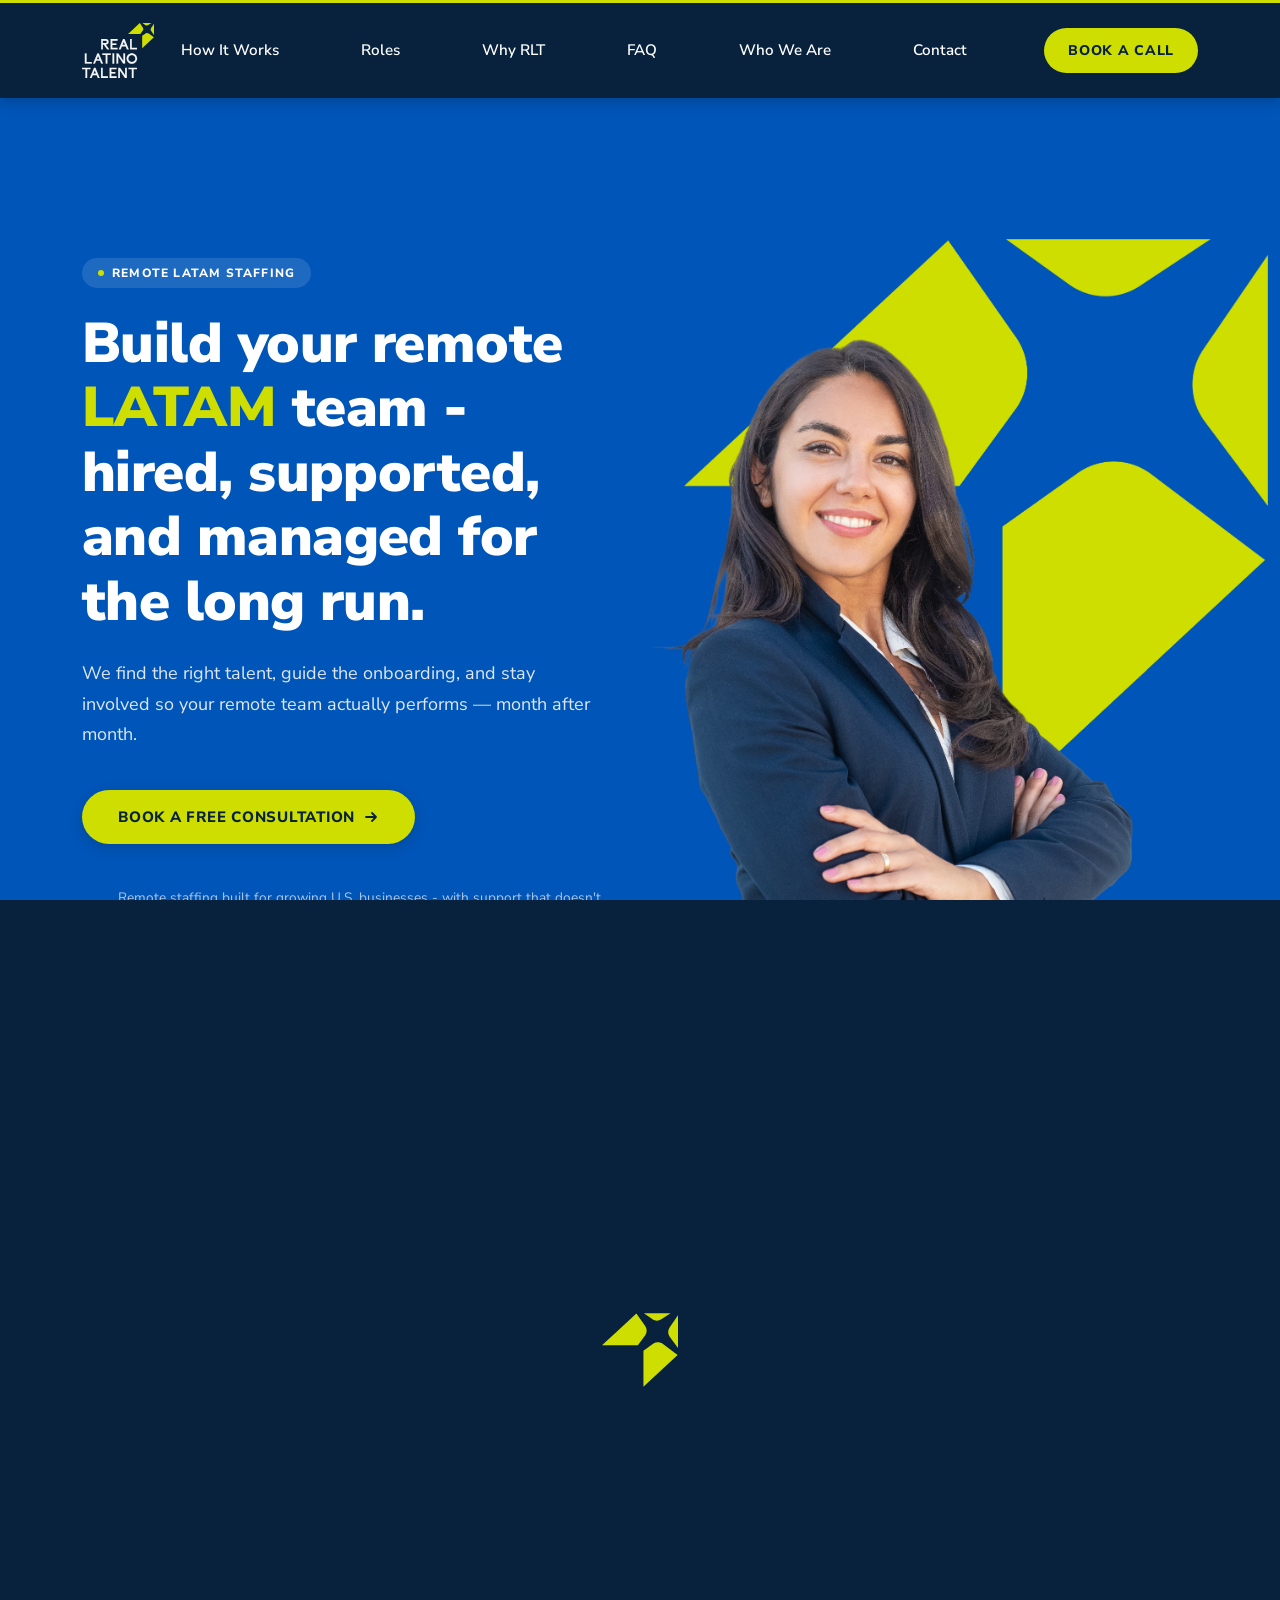
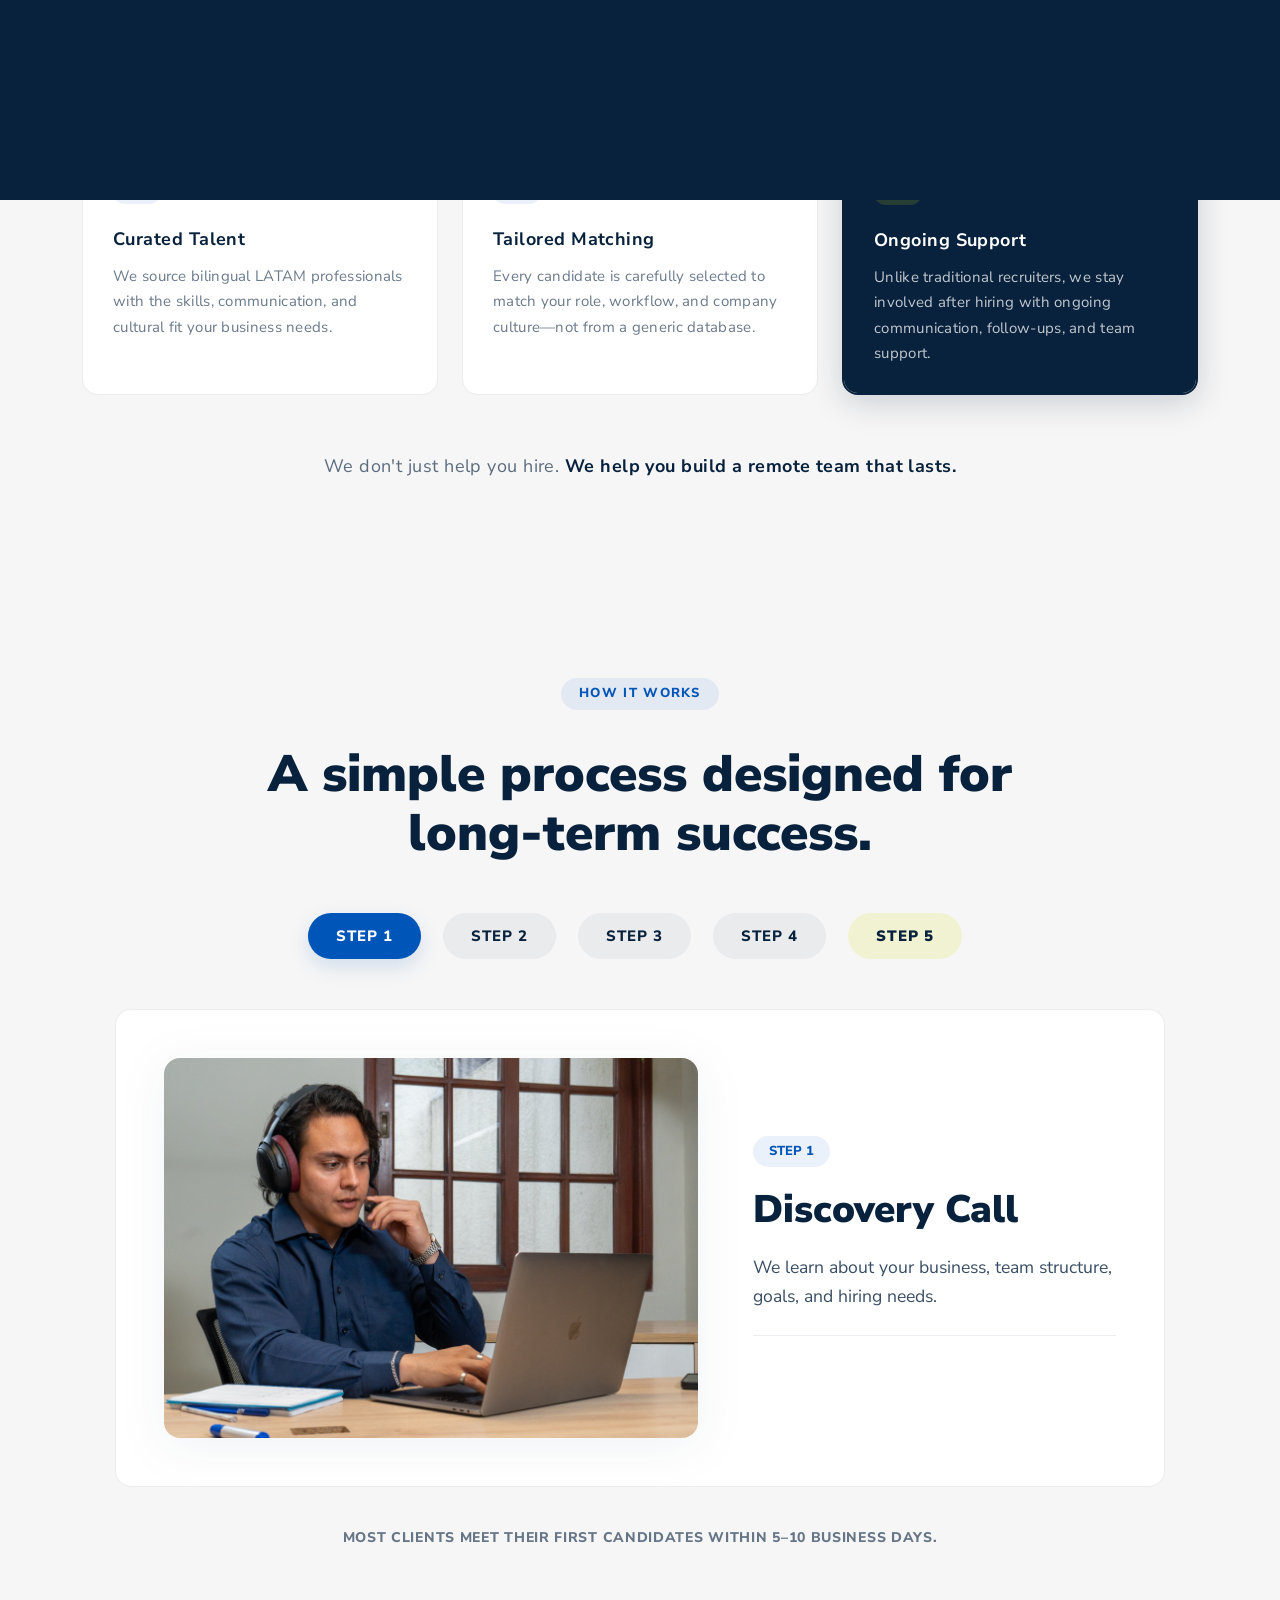
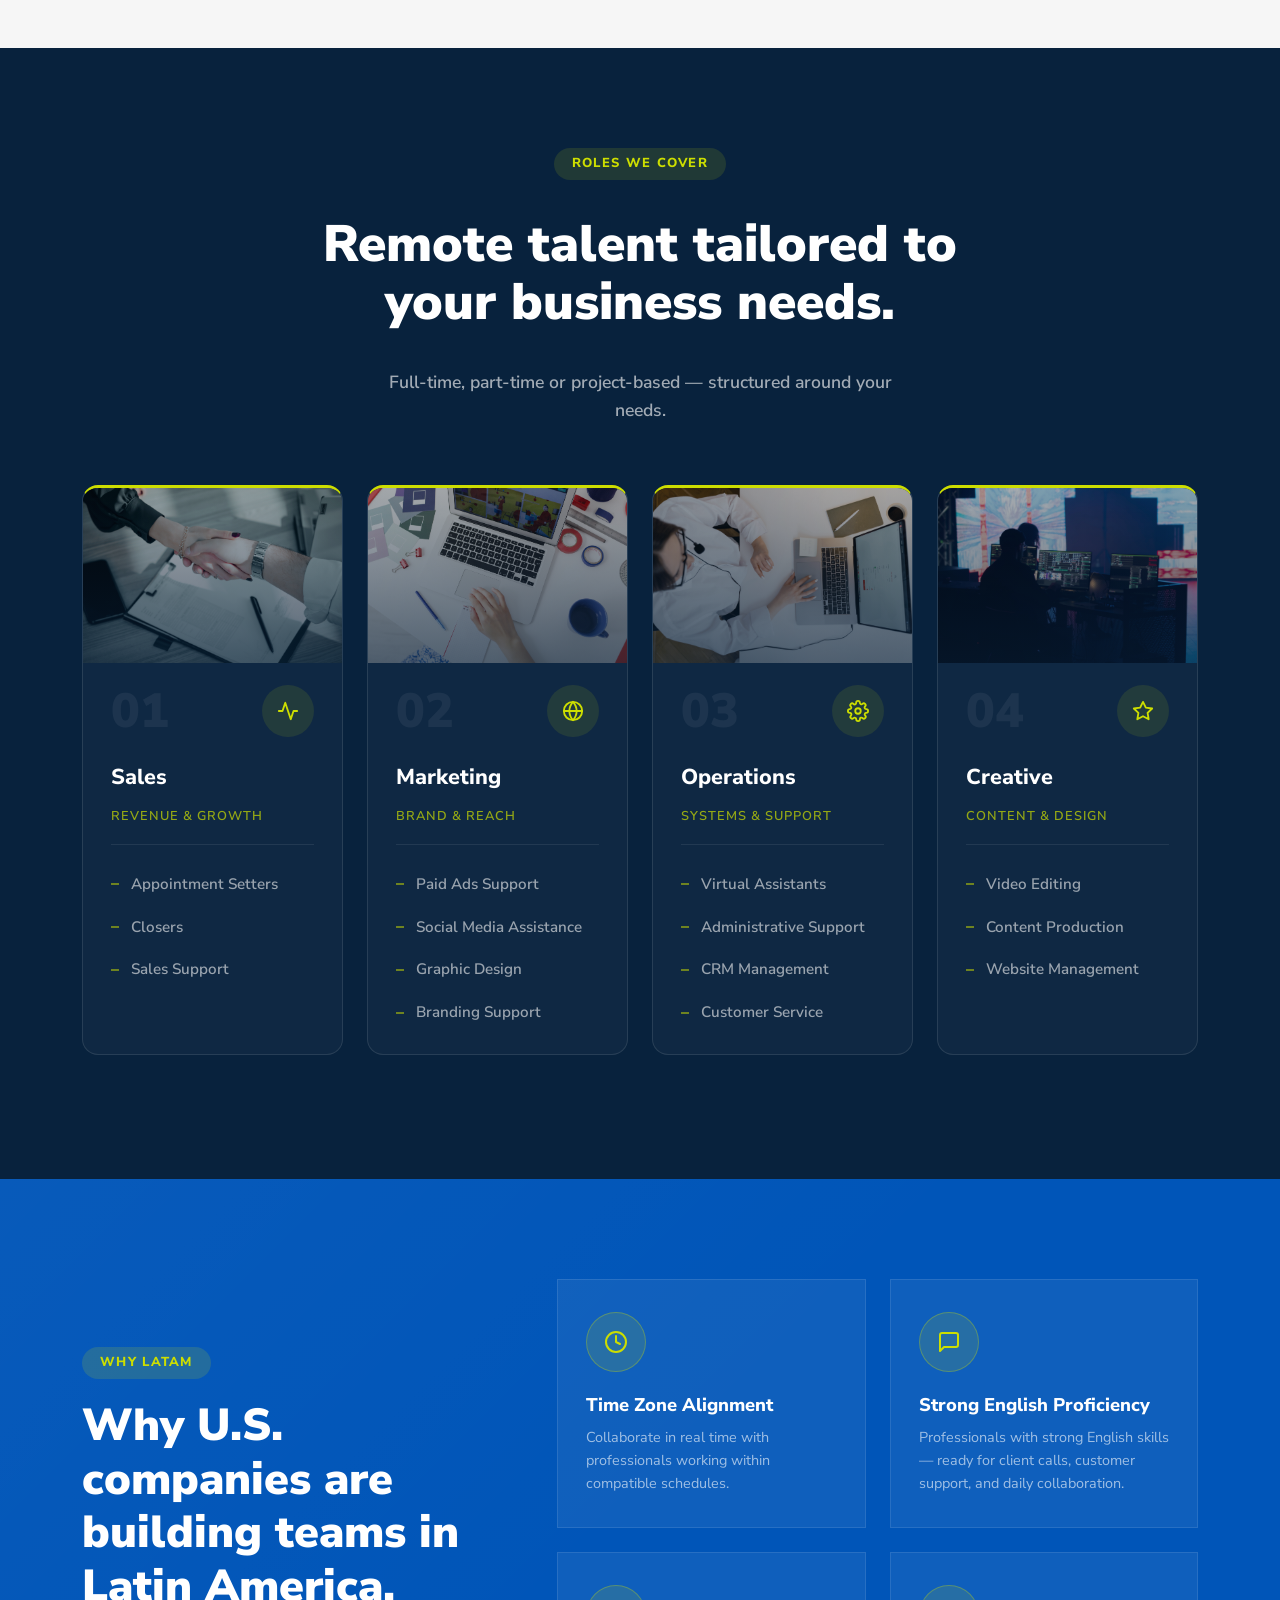
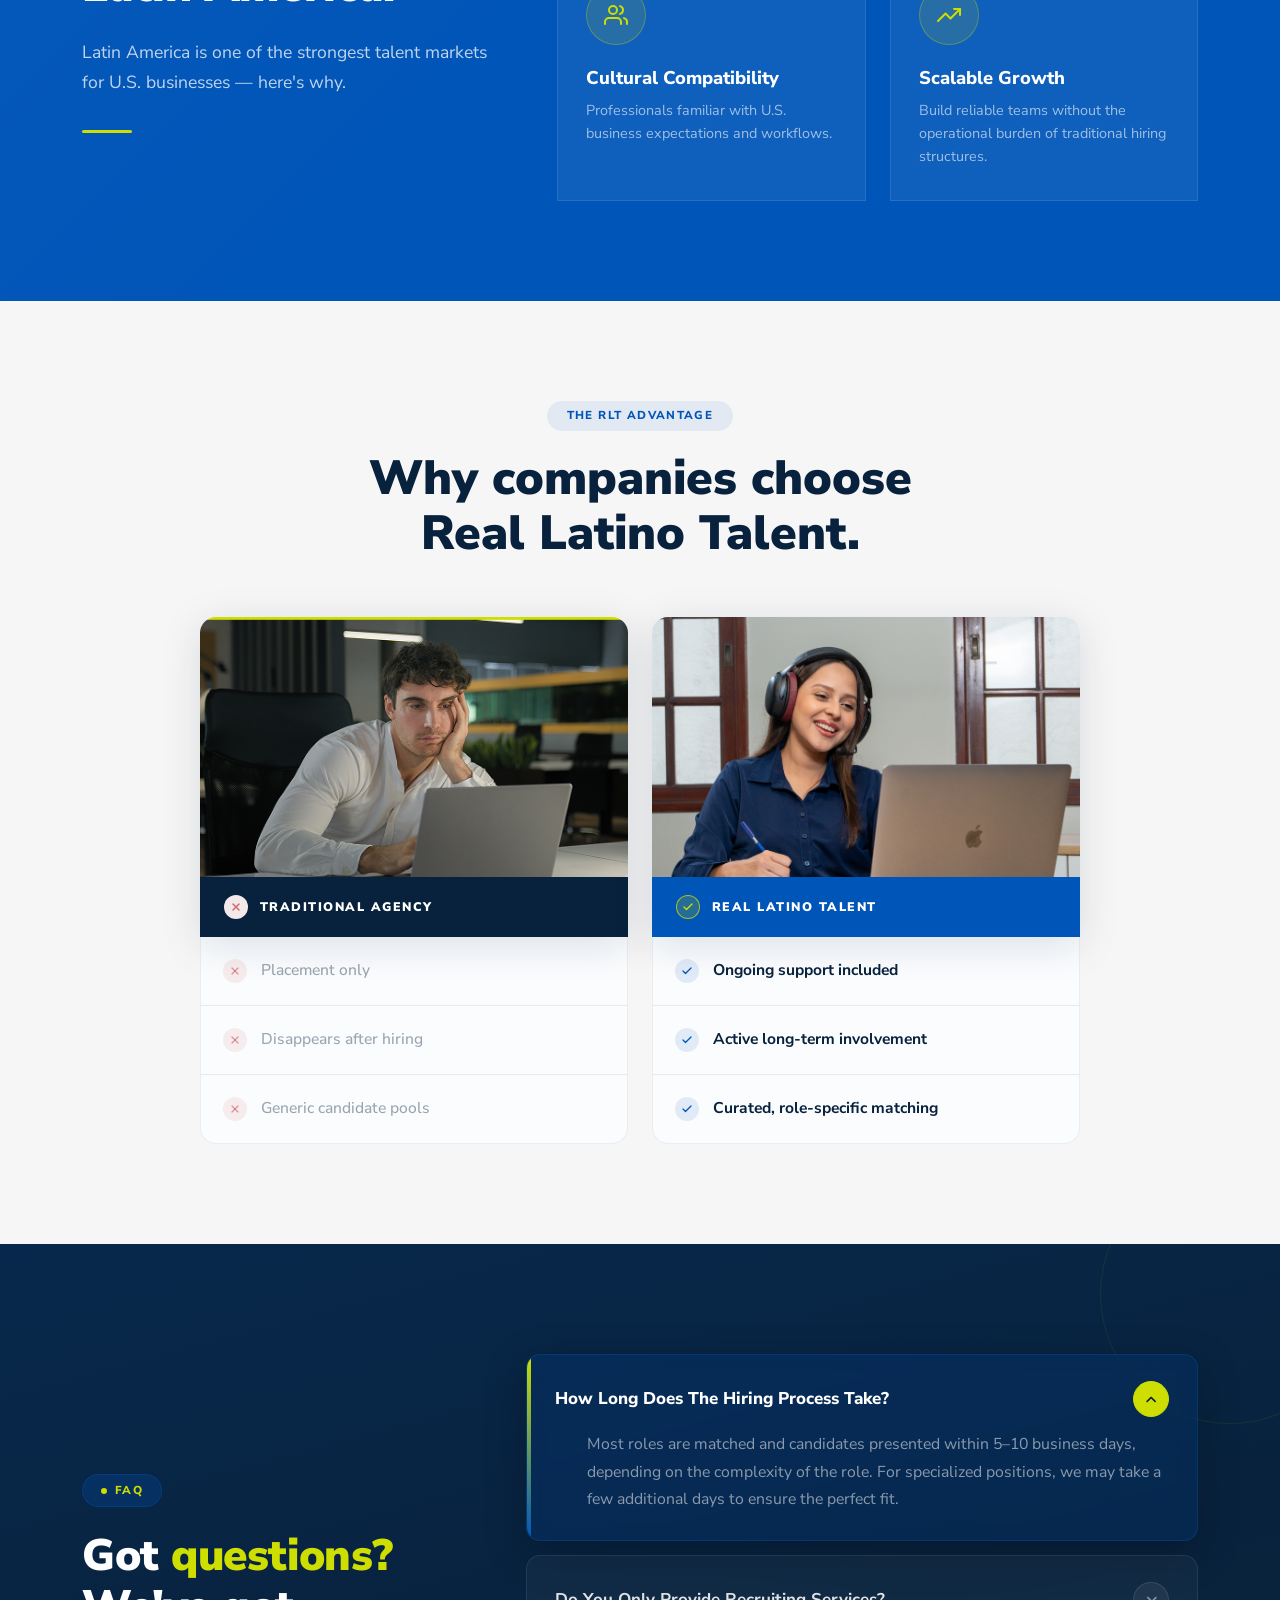
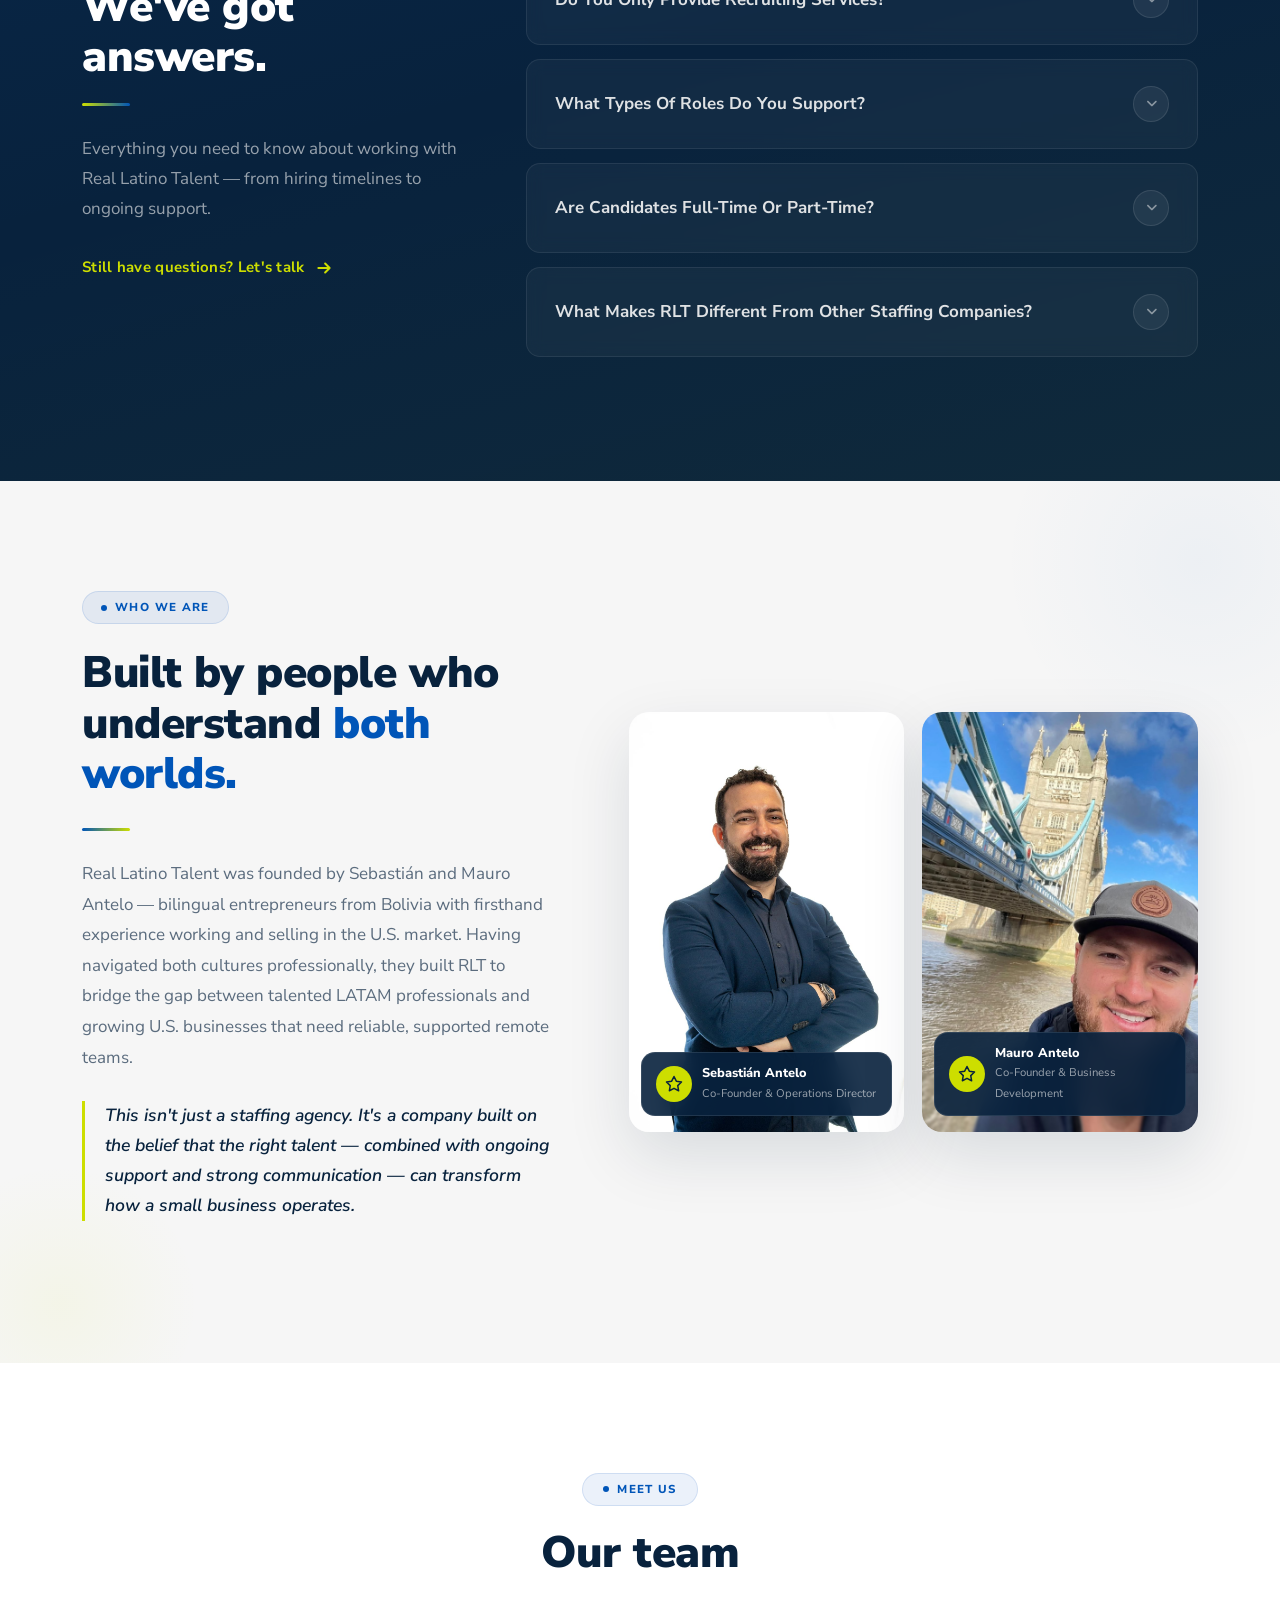
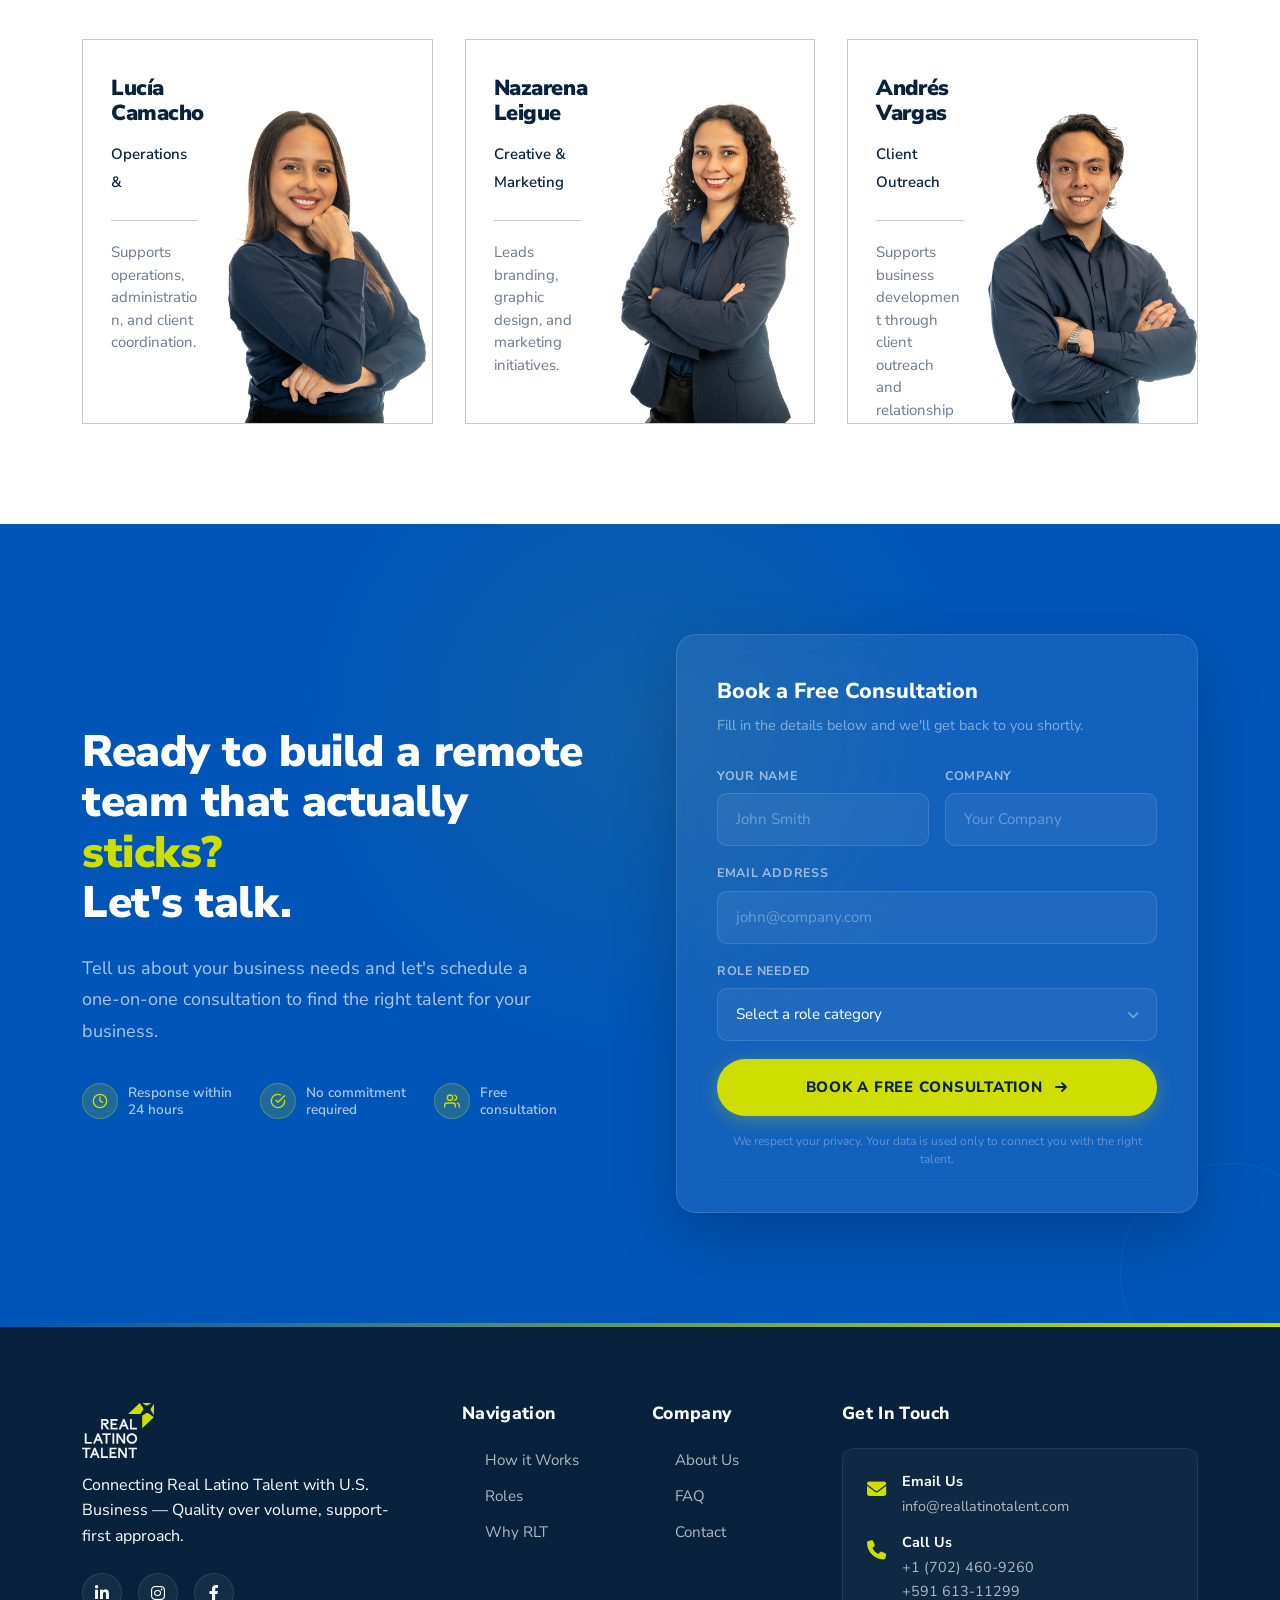
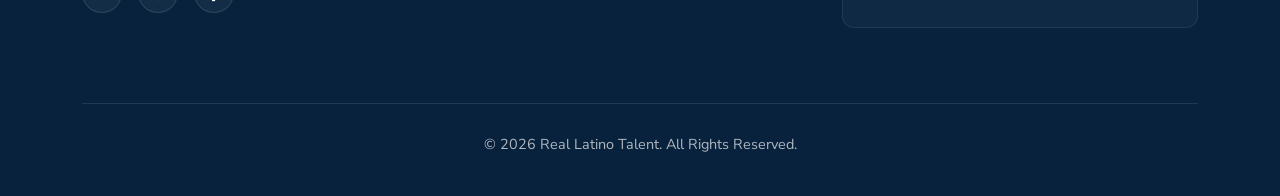
==== main_files/business-consulting.html @ 782cf2c1 "Enhance preloader functionality and update text for clarity; add "Other" role input field" ====
<!DOCTYPE html>
<html lang="en">

<head>
  <meta charset="utf-8">
  <meta name="viewport" content="width=device-width, initial-scale=1.0">
  <meta name="description"
    content="Real Latino Talent helps U.S. businesses hire, support, and retain bilingual professionals from Latin America with ongoing management beyond recruitment.">
  <title>Real Latino Talent - Remote LATAM Staffing for U.S. Businesses</title>
  <!-- RLT Brand Font -->
  <link
    href="https://fonts.googleapis.com/css2?family=Nunito+Sans:ital,opsz,wght@0,6..12,200..1000;1,6..12,200..1000&display=swap"
    rel="stylesheet">
  <link rel="icon" type="image/svg+xml" href="assets/logos svg/2. Logos SVG/Variación abreviada 2.svg">
  <link rel="apple-touch-icon" href="assets/img/favicon-rlt.png">
  <!-- CSS only -->
  <link rel="stylesheet" type="text/css" href="assets/css/bootstrap.min.css">
  <!-- fancybox -->
  <link rel="stylesheet" href="assets/css/jquery.fancybox.min.css">
  <link rel="stylesheet" href="assets/css/nice-select.css">
  <!-- Font Awesome 6 -->
  <link rel="stylesheet" href="assets/css/fontawesome.min.css">
  <link rel="stylesheet" href="assets/css/swiper.css">
  <!-- style -->
  <link rel="stylesheet" href="assets/css/style.css">
  <!-- responsive -->
  <link rel="stylesheet" href="assets/css/responsive.css">
  <!-- RLT Brand Tokens -->
  <style>
    /* ============================================================
        REAL LATINO TALENT — Design Tokens
        ============================================================ */
    :root {
      --rlt-blue: #0055B8;
      --rlt-lime: #CDDE00;
      --rlt-pearl: #F6F6F6;
      --rlt-navy: #08223D;
      --rlt-white: #FFFFFF;
      --rlt-blue-hover: #003D85;
      --rlt-lime-hover: #A3B200;
      --rlt-font-family: 'Nunito Sans', -apple-system, BlinkMacSystemFont, 'Segoe UI', sans-serif;
      --rlt-radius-lg: 16px;
      --rlt-radius-full: 50px;
      --rlt-ease-default: cubic-bezier(0.4, 0, 0.2, 1);
    }

    /* Global font override */
    body,
    html,
    h1,
    h2,
    h3,
    h4,
    h5,
    h6,
    p,
    a,
    span,
    li,
    button,
    input,
    textarea,
    select {
      font-family: var(--rlt-font-family) !important;
    }

    /* ─── RLT HERO SECTION ─── */
    .rlt-hero {
      background-color: var(--rlt-blue, #0055B8);
      position: relative;
      overflow: hidden;
    }

    .rlt-hero-content-wrapper {
      position: relative;
      z-index: 2;
      padding: 160px 0 100px;
    }

    .rlt-hero .rlt-hero-content {
      max-width: 580px;
    }

    .rlt-hero h1 {
      font-family: var(--rlt-font-family) !important;
      font-weight: 900 !important;
      font-size: clamp(2.25rem, 4.5vw, 3.5rem);
      line-height: 1.15;
      letter-spacing: -0.01em;
      color: var(--rlt-white, #FFFFFF);
      margin-bottom: 24px;
      text-transform: none;
    }

    .rlt-hero h1 .rlt-accent {
      color: var(--rlt-lime, #CDDE00);
    }

    .rlt-hero .rlt-subheadline {
      font-family: var(--rlt-font-family) !important;
      font-weight: 400;
      font-size: 1.125rem;
      line-height: 1.7;
      color: rgba(246, 246, 246, 0.9);
      margin-bottom: 40px;
      max-width: 520px;
    }

    /* CTA Button group */
    .rlt-cta-group {
      display: flex;
      flex-wrap: wrap;
      align-items: center;
      gap: 16px;
      margin-bottom: 40px;
    }

    .rlt-btn-primary {
      display: inline-flex;
      align-items: center;
      gap: 8px;
      background-color: var(--rlt-lime, #CDDE00);
      color: var(--rlt-navy, #08223D);
      font-family: var(--rlt-font-family) !important;
      font-weight: 800;
      font-size: 0.9375rem;
      letter-spacing: 0.05em;
      text-transform: uppercase;
      padding: 16px 36px;
      border-radius: var(--rlt-radius-full, 50px);
      border: none;
      text-decoration: none;
      transition: all 0.3s cubic-bezier(0.25, 1, 0.5, 1);
      white-space: nowrap;
      box-shadow: 0 4px 14px rgba(0, 0, 0, 0.15);
    }

    .rlt-btn-primary:hover {
      background-color: var(--rlt-lime, #CDDE00);
      color: var(--rlt-navy, #08223D);
      text-decoration: none;
      transform: translateY(-2px);
      box-shadow: 0 6px 20px rgba(0, 0, 0, 0.25);
    }

    .rlt-btn-primary:active {
      transform: scale(0.98);
    }

    .rlt-btn-secondary {
      display: inline-flex;
      align-items: center;
      gap: 8px;
      background-color: transparent;
      color: var(--rlt-white, #FFFFFF);
      font-family: var(--rlt-font-family) !important;
      font-weight: 700;
      font-size: 0.9375rem;
      letter-spacing: 0.05em;
      text-transform: uppercase;
      padding: 14px 30px;
      border-radius: var(--rlt-radius-full, 50px);
      border: 2px solid rgba(255, 255, 255, 0.4);
      text-decoration: none;
      transition: all 0.3s cubic-bezier(0.25, 1, 0.5, 1);
      white-space: nowrap;
    }

    .rlt-btn-secondary:hover {
      border-color: var(--rlt-white, #FFFFFF);
      background-color: rgba(255, 255, 255, 0.08);
      color: var(--rlt-white, #FFFFFF);
      text-decoration: none;
      transform: translateY(-2px);
    }

    /* Trust line */
    .rlt-trust-line {
      display: flex;
      align-items: center;
      gap: 12px;
      font-family: var(--rlt-font-family) !important;
      font-size: 0.85rem;
      font-weight: 400;
      color: rgba(246, 246, 246, 0.7);
    }

    .rlt-trust-line::before {
      content: '';
      display: inline-block;
      width: 24px;
      height: 1.5px;
      background-color: var(--rlt-lime, #CDDE00);
      flex-shrink: 0;
    }

    /* Decorative badge */
    .rlt-hero-badge {
      display: inline-flex;
      align-items: center;
      gap: 8px;
      background-color: rgba(255, 255, 255, 0.12);
      color: var(--rlt-white, #FFFFFF);
      font-family: var(--rlt-font-family) !important;
      font-weight: 800;
      font-size: 0.75rem;
      letter-spacing: 0.1em;
      text-transform: uppercase;
      padding: 6px 16px;
      border-radius: var(--rlt-radius-full, 50px);
      margin-bottom: 24px;
    }

    .rlt-hero-badge span.dot {
      width: 6px;
      height: 6px;
      border-radius: 50%;
      background-color: var(--rlt-lime, #CDDE00);
      display: inline-block;
    }

    /* Desktop 50% split screen styling */
    @media (min-width: 992px) {
      .rlt-hero {
        min-height: 100vh;
        display: flex;
        align-items: center;
      }

      .rlt-hero-image-pane {
        position: absolute;
        top: 0;
        right: 0;
        bottom: 0;
        width: 50%;
        z-index: 1;
      }

      .rlt-hero-image-pane img {
        width: 100%;
        height: 85%;
        position: absolute;
        bottom: 0;
        right: 0;
        object-fit: contain;
        object-position: bottom center;
      }
    }

    /* Mobile/tablet stacked layout */
    @media (max-width: 991px) {
      .rlt-hero-content-wrapper {
        padding: 130px 0 50px;
      }

      .rlt-hero-image-pane {
        width: 100%;
        height: 400px;
        margin-top: 30px;
      }

      .rlt-hero-image-pane img {
        width: 100%;
        height: 100%;
        object-fit: contain;
        object-position: bottom center;
        border-radius: 16px;
      }

      .rlt-cta-group {
        flex-direction: column;
        align-items: stretch;
      }

      .rlt-btn-primary,
      .rlt-btn-secondary {
        width: 100%;
        justify-content: center;
      }
    }

    /* Remove template nav dropdown arrow that appears as stray gray arrow */
    li.menu-item-children>a:before {
      display: none !important;
    }

    /* ─── CUSTOM HEADER NAV & LOGO ─── */
    .rlt-header {
      position: fixed !important;
      top: 0;
      left: 0;
      width: 100%;
      z-index: 9999;
      background-color: var(--rlt-navy);
      border-top: 3px solid var(--rlt-lime);
      box-shadow: 0 4px 12px rgba(0, 0, 0, 0.2);
      transition: background-color 0.3s ease, box-shadow 0.3s ease;
    }

    .rlt-header.scrolled {
      background-color: rgba(8, 34, 61, 0.97);
      box-shadow: 0 6px 24px rgba(0, 0, 0, 0.35);
      backdrop-filter: blur(10px);
      -webkit-backdrop-filter: blur(10px);
    }

    .top-bar {
      display: flex !important;
      align-items: center !important;
      justify-content: space-between !important;
    }

    .top-bar .logo {
      display: flex;
      align-items: center;
      flex-shrink: 0;
    }

    .top-bar .logo a {
      display: flex;
      align-items: center;
    }

    .rlt-main-nav {
      display: none;
    }

    .rlt-main-nav-links {
      display: flex;
      align-items: center;
      gap: 32px;
      list-style: none;
      margin: 0;
      padding: 0;
    }

    .rlt-main-nav-links a {
      color: var(--rlt-white);
      text-decoration: none;
      font-weight: 600;
      font-size: 0.95rem;
      font-family: var(--rlt-font-family);
      transition: color 0.3s ease;
    }

    .rlt-main-nav-links a:hover {
      color: var(--rlt-lime);
    }

    .header-right {
      display: flex;
      align-items: center;
      gap: 14px;
      flex-shrink: 0;
    }

    .rlt-header-cta {
      display: none;
    }

    @media (min-width: 992px) {
      .rlt-main-nav {
        display: flex;
        flex: 1;
        justify-content: center;
      }

      .rlt-header-cta {
        display: inline-flex;
        align-items: center;
        padding: 12px 24px;
        font-size: 0.85rem;
        letter-spacing: 0.05em;
        background-color: var(--rlt-lime);
        color: var(--rlt-navy);
        font-weight: 800;
        border-radius: 50px;
        text-decoration: none;
        text-transform: uppercase;
        transition: transform 0.3s ease, box-shadow 0.3s ease;
        white-space: nowrap;
      }

      .rlt-header-cta:hover {
        transform: translateY(-2px);
        box-shadow: 0 4px 12px rgba(205, 222, 0, 0.3);
        color: var(--rlt-navy);
        text-decoration: none;
      }

      .header-right .union {
        display: none !important;
      }
    }

    @media (max-width: 991px) {
      .header-right {
        display: none;
      }

      .top-bar {
        justify-content: center !important;
      }
    }
  </style>
</head>

<body class="rlt-business-page">
  <!-- preloader -->
  <style>
    /* ─── RLT branded preloader (scoped to business page) ─── */
    body.rlt-business-page .preloader {
      background-color: var(--rlt-navy, #08223D);
      flex-direction: column;
    }

    .rlt-preloader-inner {
      display: flex;
      flex-direction: column;
      align-items: center;
      gap: 22px;
    }

    .rlt-pl-mark {
      width: 76px;
      height: 76px;
      overflow: visible;
      transform-origin: center;
      animation: rltMarkBreath 1.8s infinite ease-in-out;
    }

    .rlt-pl-mark .seg {
      fill: #cdde00;
      transform-origin: center;
      animation: rltSegPulse 1.25s infinite ease-in-out;
    }

    .rlt-pl-mark .seg2 {
      animation-delay: 0.14s;
    }

    .rlt-pl-mark .seg3 {
      animation-delay: 0.28s;
    }

    .rlt-pl-mark .seg4 {
      animation-delay: 0.42s;
    }

    @keyframes rltMarkBreath {

      0%,
      100% {
        transform: scale(1) rotate(0deg);
      }

      50% {
        transform: scale(1.07) rotate(4deg);
      }
    }

    @keyframes rltSegPulse {

      0%,
      100% {
        opacity: 0.25;
      }

      50% {
        opacity: 1;
      }
    }

    @media (prefers-reduced-motion: reduce) {

      .rlt-pl-mark,
      .rlt-pl-mark .seg {
        animation: none;
      }

      .rlt-pl-mark .seg {
        opacity: 1;
      }
    }
  </style>
  <!-- Override preloader exit direction: slide DOWN instead of UP -->
  <style>
    .page-loaded .preloader {
      top: 100% !important;
    }
  </style>
  <div class="preloader">
    <div class="rlt-preloader-inner">
      <svg class="rlt-pl-mark" viewBox="0 0 174.04 168.51" aria-hidden="true">
        <path class="seg seg1" d="M95.98,0l18.89,13.55c6.23,4.47,14.58,4.63,20.98.4L156.95,0h-60.97Z" />
        <path class="seg seg2" d="M154.79,32.88c-4.37,6.4-4.29,14.85.2,21.16l19.05,25.52V4.71l-19.25,28.16Z" />
        <path class="seg seg3"
          d="M138.98,69.87c-6.26-4.57-14.71-4.74-21.16-.45l-22.93,16.3v82.78l43.03-40v-.04l35.27-32.79-34.22-25.81Z" />
        <path class="seg seg4"
          d="M99.12,50.27c4.3-6.35,4.24-14.7-.16-20.98L78.73.39l-42.61,39.61v.04L0,73.61h82.09l17.03-23.35Z" />
      </svg>
    </div>
  </div>
  <!-- preloader end -->
  <!-- header -->
  <header class="rlt-header">
    <div class="container">
      <div class="top-bar">
        <div class="logo">
          <a href="business-consulting.html">
            <img alt="Real Latino Talent" src="assets/logos%20svg/2.%20Logos%20SVG/Logo%20Principal%202.svg"
              height="55">
          </a>
        </div>
        <nav class="rlt-main-nav">
          <ul class="rlt-main-nav-links">
            <li><a href="#how-it-works">How It Works</a></li>
            <li><a href="#roles-we-cover">Roles</a></li>
            <li><a href="#why-rlt">Why RLT</a></li>
            <li><a href="#rlt-faq-section">FAQ</a></li>
            <li><a href="#rlt-about">Who We Are</a></li>
            <li><a href="#contact">Contact</a></li>
          </ul>
        </nav>
        <div class="header-right">
          <a href="#contact" class="rlt-header-cta">Book a Call</a>
          <a href="#" class="union" id="show">
            <svg width="24" height="6" viewBox="0 0 24 6" xmlns="http://www.w3.org/2000/svg">
              <path
                d="M2.85938 0C4.41439 8.73645e-05 5.6748 1.2604 5.6748 2.81543C5.67474 4.3704 4.41435 5.63077 2.85938 5.63086C1.30433 5.63086 0.0440144 4.37046 0.0439453 2.81543C0.0439453 1.26034 1.30429 0 2.85938 0ZM11.8691 0C13.4242 0 14.6855 1.26034 14.6855 2.81543C14.6855 4.37046 13.4242 5.63086 11.8691 5.63086C10.3143 5.63065 9.05378 4.37033 9.05371 2.81543C9.05371 1.26047 10.3142 0.00021094 11.8691 0ZM20.8799 0C22.435 0 23.6953 1.26034 23.6953 2.81543C23.6952 4.37046 22.4349 5.63086 20.8799 5.63086C19.3249 5.63083 18.0645 4.37044 18.0645 2.81543C18.0645 1.26036 19.3248 3.00267e-05 20.8799 0Z" />
            </svg>
          </a>
        </div>
      </div>
    </div>
  </header>
  <!-- header end -->
  <!-- ============================================================
     RLT HERO SECTION
     Real Latino Talent — Remote LATAM Staffing
     ============================================================ -->
  <section class="rlt-hero" id="hero" aria-label="Hero">
    <div class="rlt-hero-content-wrapper w-100">
      <div class="container">
        <div class="row">
          <!-- Content takes 6 columns on desktop (50% split width) -->
          <div class="col-lg-6 col-md-12">
            <div class="rlt-hero-content">

              <!-- Brand badge -->
              <div class="rlt-hero-badge">
                <span class="dot"></span>
                Remote LATAM Staffing
              </div>

              <!-- Main headline -->
              <h1>
                Build your remote
                <span class="rlt-accent">LATAM</span> team
                - hired, supported, and managed for the long run.
              </h1>

              <!-- Subheadline -->
              <p class="rlt-subheadline">
                We find the right talent, guide the onboarding, and stay involved so your remote team actually performs
                — month after month.
              </p>

              <!-- Hero image: shown before CTAs on mobile, positioned right on desktop -->
              <div class="rlt-hero-image-pane">
                <img src="assets/img/smiling-confident-businesswoman-posing-with-arms-folded copia.png"
                  alt="Latin American professional working remotely" loading="eager">
              </div>

              <!-- CTA Buttons -->
              <div class="rlt-cta-group">
                <a href="#contact" class="rlt-btn-primary" id="hero-cta-primary">
                  Book a Free Consultation
                  <svg width="16" height="16" viewBox="0 0 16 16" fill="none" aria-hidden="true">
                    <path d="M3 8h10M9 4l4 4-4 4" stroke="currentColor" stroke-width="1.8" stroke-linecap="round"
                      stroke-linejoin="round" />
                  </svg>
                </a>
              </div>

              <!-- Trust line -->
              <p class="rlt-trust-line">
                Remote staffing built for growing U.S. businesses - with support that doesn't stop at hiring.
              </p>

            </div>
          </div>
        </div>
      </div>
    </div>
  </section>

  <!-- ============================================================
     RLT TRUST / VALUE BAR — Section 2
     Five horizontal value points with RLT brand styling
     ============================================================ -->
  <style>
    /* ─── TRUST / VALUE BAR ─── */
    .rlt-value-bar {
      background-color: var(--rlt-blue, #0055B8);
      border-top: 3px solid var(--rlt-lime, #CDDE00);
      border-bottom: 1px solid rgba(0, 61, 133, 0.5);
      padding: 0;
      position: relative;
      overflow: hidden;
    }

    /* Decorative diagonal watermark overlay */
    .rlt-value-bar::after {
      content: '';
      position: absolute;
      inset: 0;
      background: linear-gradient(135deg, rgba(255, 255, 255, 0.04) 0%, transparent 60%);
      pointer-events: none;
    }

    .rlt-value-bar-inner {
      display: flex;
      align-items: stretch;
    }

    .rlt-value-item {
      flex: 1;
      display: flex;
      align-items: center;
      gap: 12px;
      padding: 26px 24px;
      position: relative;
      transition: background-color 200ms var(--rlt-ease-default, ease);
    }

    .rlt-value-item:hover {
      background-color: rgba(0, 0, 0, 0.1);
    }

    /* Vertical separator between items */
    .rlt-value-item+.rlt-value-item::before {
      content: '';
      position: absolute;
      left: 0;
      top: 20%;
      bottom: 20%;
      width: 1px;
      background-color: rgba(255, 255, 255, 0.2);
    }

    /* Icon circle */
    .rlt-value-icon {
      width: 38px;
      height: 38px;
      border-radius: 50%;
      background-color: rgba(205, 222, 0, 0.18);
      border: 1.5px solid rgba(205, 222, 0, 0.5);
      display: flex;
      align-items: center;
      justify-content: center;
      flex-shrink: 0;
      transition: background-color 200ms ease, transform 200ms ease;
    }

    .rlt-value-item:hover .rlt-value-icon {
      background-color: rgba(205, 222, 0, 0.30);
      transform: scale(1.08);
    }

    .rlt-value-icon svg {
      color: var(--rlt-lime, #CDDE00);
      stroke: var(--rlt-lime, #CDDE00);
    }

    /* Label text */
    .rlt-value-label {
      font-family: var(--rlt-font-family, 'Nunito Sans', sans-serif) !important;
      font-weight: 700;
      font-size: 0.76rem;
      letter-spacing: 0.1em;
      text-transform: uppercase;
      color: #ffffff;
      line-height: 1.3;
      margin: 0;
    }

    /* Mobile: 2-column grid, stacked */
    @media (max-width: 991px) {
      .rlt-value-bar-inner {
        display: grid;
        grid-template-columns: 1fr 1fr;
      }

      .rlt-value-item+.rlt-value-item::before {
        top: 0;
        bottom: 0;
      }

      /* 3rd item on mobile: full-width centered */
      .rlt-value-item:last-child {
        grid-column: 1 / -1;
        justify-content: center;
        border-top: 1px solid rgba(246, 246, 246, 0.08);
      }

      .rlt-value-item:last-child::before {
        display: none;
      }

      /* Add row separator after 2nd item */
      .rlt-value-item:nth-child(3) {
        border-top: 1px solid rgba(246, 246, 246, 0.08);
      }

      .rlt-value-item:nth-child(4) {
        border-top: 1px solid rgba(246, 246, 246, 0.08);
      }

      .rlt-value-label {
        font-size: 0.7rem;
      }
    }

    @media (max-width: 480px) {
      .rlt-value-bar-inner {
        grid-template-columns: 1fr;
      }

      .rlt-value-item:last-child {
        grid-column: 1;
      }

      .rlt-value-item+.rlt-value-item::before {
        top: 0;
        bottom: unset;
        left: 0;
        right: 0;
        width: 100%;
        height: 1px;
      }
    }
  </style>

  <section class="rlt-value-bar" id="value-bar" aria-label="Why Real Latino Talent">
    <div class="container-fluid px-0">
      <div class="rlt-value-bar-inner">

        <!-- 1: Bilingual LATAM Professionals -->
        <div class="rlt-value-item">
          <div class="rlt-value-icon" aria-hidden="true">
            <svg width="16" height="16" viewBox="0 0 24 24" fill="none" stroke="currentColor" stroke-width="2"
              stroke-linecap="round" stroke-linejoin="round">
              <circle cx="12" cy="8" r="4" />
              <path d="M4 20c0-4 3.6-7 8-7s8 3 8 7" />
            </svg>
          </div>
          <p class="rlt-value-label">Bilingual LATAM Professionals</p>
        </div>

        <!-- 2: Ongoing Team Support -->
        <div class="rlt-value-item">
          <div class="rlt-value-icon" aria-hidden="true">
            <svg width="16" height="16" viewBox="0 0 24 24" fill="none" stroke="currentColor" stroke-width="2"
              stroke-linecap="round" stroke-linejoin="round">
              <path d="M17 21v-2a4 4 0 0 0-4-4H5a4 4 0 0 0-4 4v2" />
              <circle cx="9" cy="7" r="4" />
              <path d="M23 21v-2a4 4 0 0 0-3-3.87" />
              <path d="M16 3.13a4 4 0 0 1 0 7.75" />
            </svg>
          </div>
          <p class="rlt-value-label">Ongoing Team Support</p>
        </div>

        <!-- 3: U.S. Time Zone Alignment -->
        <div class="rlt-value-item">
          <div class="rlt-value-icon" aria-hidden="true">
            <svg width="16" height="16" viewBox="0 0 24 24" fill="none" stroke="currentColor" stroke-width="2"
              stroke-linecap="round" stroke-linejoin="round">
              <circle cx="12" cy="12" r="10" />
              <polyline points="12 6 12 12 16 14" />
            </svg>
          </div>
          <p class="rlt-value-label">U.S. Time Zone Alignment</p>
        </div>

        <!-- 4: Curated Talent Matching -->
        <div class="rlt-value-item">
          <div class="rlt-value-icon" aria-hidden="true">
            <svg width="16" height="16" viewBox="0 0 24 24" fill="none" stroke="currentColor" stroke-width="2"
              stroke-linecap="round" stroke-linejoin="round">
              <polygon
                points="12 2 15.09 8.26 22 9.27 17 14.14 18.18 21.02 12 17.77 5.82 21.02 7 14.14 2 9.27 8.91 8.26 12 2" />
            </svg>
          </div>
          <p class="rlt-value-label">Curated Talent Matching</p>
        </div>

        <!-- 5: Active Candidate Pipeline -->
        <div class="rlt-value-item">
          <div class="rlt-value-icon" aria-hidden="true">
            <svg width="16" height="16" viewBox="0 0 24 24" fill="none" stroke="currentColor" stroke-width="2"
              stroke-linecap="round" stroke-linejoin="round">
              <polyline points="22 12 18 12 15 21 9 3 6 12 2 12" />
            </svg>
          </div>
          <p class="rlt-value-label">Active Candidate Pipeline</p>
        </div>

      </div>
    </div>
  </section>
  <!-- trust / value bar end -->

  <!-- ============================================================
     SECTION 3 — PROBLEM SECTION
     ============================================================ -->
  <style>
    /* ─── PROBLEM SECTION ─── */
    .rlt-problem-section {
      background-color: var(--rlt-pearl, #F6F6F6);
      padding: 96px 0;
    }

    .rlt-section-heading {
      max-width: 680px;
      margin: 0 auto 56px;
      text-align: center;
    }

    .rlt-section-heading h2 {
      font-family: var(--rlt-font-family, 'Nunito Sans', sans-serif) !important;
      font-weight: 900 !important;
      font-size: clamp(2.25rem, 4vw, 3.25rem);
      line-height: 1.15;
      letter-spacing: 0.03em;
      text-transform: none;
      color: var(--rlt-navy, #08223D);
      margin-bottom: 16px;
    }

    .rlt-section-heading h2 .rlt-accent {
      color: var(--rlt-blue, #0055B8);
    }

    .rlt-section-heading p {
      font-family: var(--rlt-font-family, 'Nunito Sans', sans-serif) !important;
      font-weight: 400;
      font-size: 1.0625rem;
      line-height: 1.75;
      letter-spacing: 0.025em;
      color: rgba(8, 34, 61, 0.65);
      margin: 0;
    }

    /* Problem cards grid */
    .rlt-problem-grid {
      display: grid;
      grid-template-columns: repeat(3, 1fr);
      gap: 24px;
    }

    .rlt-problem-card {
      background-color: #ffffff;
      border: 1px solid rgba(8, 34, 61, 0.08);
      border-radius: 16px;
      padding: 36px 32px;
      position: relative;
      overflow: hidden;
      /* Smooth lift + shadow on hover (matches template .count-text pattern) */
      transition: transform 0.35s cubic-bezier(0.4, 0, 0.2, 1),
        box-shadow 0.35s cubic-bezier(0.4, 0, 0.2, 1),
        border-color 0.35s ease;
      z-index: 0;
    }

    /* Slide-in color fill: expands from left on hover */
    .rlt-problem-card::before {
      content: '';
      position: absolute;
      inset: 0;
      background-color: #0055B8;
      z-index: -1;
      transform: scaleX(0);
      transform-origin: left center;
      transition: transform 0.4s cubic-bezier(0.86, 0, 0.09, 1);
      border-radius: inherit;
    }

    /* Top accent bar (replaces the ::before from before — now handled by fill) */
    .rlt-problem-card::after {
      content: '';
      position: absolute;
      top: 0;
      left: 0;
      right: 0;
      height: 3px;
      background-color: var(--rlt-lime, #CDDE00);
      transform: scaleX(0);
      transform-origin: left;
      transition: transform 0.4s cubic-bezier(0.86, 0, 0.09, 1) 0.05s;
    }

    .rlt-problem-card:hover {
      border-color: transparent;
      box-shadow: 0 20px 48px rgba(0, 85, 184, 0.35);
      transform: translateY(-6px);
    }

    .rlt-problem-card:hover::before {
      transform: scaleX(1);
    }

    .rlt-problem-card:hover::after {
      transform: scaleX(1);
    }

    .rlt-problem-icon {
      width: 48px;
      height: 48px;
      border-radius: 12px;
      background-color: rgba(0, 85, 184, 0.08);
      display: flex;
      align-items: center;
      justify-content: center;
      margin-bottom: 24px;
      color: var(--rlt-blue, #0055B8);
      transition: background-color 0.35s ease, color 0.35s ease, transform 0.35s cubic-bezier(0.86, 0, 0.09, 1);
    }

    /* Icon spins and turns lime on hover (matches template rotate3d trick) */
    .rlt-problem-card:hover .rlt-problem-icon {
      background-color: rgba(205, 222, 0, 0.2);
      color: var(--rlt-lime, #CDDE00);
      transform: rotate3d(1, 1, 0, 360deg);
    }

    .rlt-problem-card h3 {
      font-family: var(--rlt-font-family, 'Nunito Sans', sans-serif) !important;
      font-weight: 700 !important;
      font-size: 1.125rem;
      line-height: 1.3;
      letter-spacing: 0.025em;
      color: var(--rlt-navy, #08223D);
      margin-bottom: 12px;
      transition: color 0.3s ease;
    }

    .rlt-problem-card:hover h3 {
      color: #ffffff;
    }

    .rlt-problem-card p {
      font-family: var(--rlt-font-family, 'Nunito Sans', sans-serif) !important;
      font-weight: 400;
      font-size: 0.9375rem;
      line-height: 1.7;
      letter-spacing: 0.02em;
      color: rgba(8, 34, 61, 0.6);
      margin: 0;
      transition: color 0.3s ease;
    }

    .rlt-problem-card:hover p {
      color: rgba(246, 246, 246, 0.85);
    }

    @media (max-width: 991px) {
      .rlt-problem-grid {
        grid-template-columns: 1fr 1fr;
      }
    }

    @media (max-width: 600px) {
      .rlt-problem-grid {
        grid-template-columns: 1fr;
      }

      .rlt-problem-section {
        padding: 64px 0;
      }
    }

    /* ─── PROBLEM CARD IMAGE UPGRADE ─── */
    .rlt-problem-card {
      padding: 0;
    }

    .rlt-problem-card::after {
      z-index: 3;
    }

    .rlt-problem-card-image {
      height: 215px;
      overflow: hidden;
      position: relative;
    }

    .rlt-problem-card-image img {
      width: 100%;
      height: 100%;
      object-fit: cover;
      object-position: center;
      display: block;
      transition: transform 0.65s cubic-bezier(0.4, 0, 0.2, 1);
      filter: brightness(0.95) saturate(1.05);
    }

    .rlt-problem-card:hover .rlt-problem-card-image img {
      transform: scale(1.07);
      filter: brightness(0.55) saturate(1.1);
    }

    /* Blue tint overlay on image on hover */
    .rlt-problem-card-image::after {
      content: '';
      position: absolute;
      inset: 0;
      background: linear-gradient(to bottom,
          rgba(0, 85, 184, 0) 30%,
          rgba(0, 85, 184, 0.55) 100%);
      opacity: 0;
      transition: opacity 0.45s cubic-bezier(0.86, 0, 0.09, 1);
      z-index: 1;
    }

    .rlt-problem-card:hover .rlt-problem-card-image::after {
      opacity: 1;
    }

    .rlt-problem-card-body {
      padding: 28px 30px 26px;
    }

    /* ─── FEATURED PROBLEM CARD (Card 3 — The RLT Difference) ─── */
    .rlt-problem-card--featured {
      border: 2px solid var(--rlt-navy, #08223D);
      box-shadow: 0 8px 32px rgba(8, 34, 61, 0.18);
    }

    .rlt-problem-card--featured .rlt-problem-card-body {
      background-color: var(--rlt-navy, #08223D);
    }

    .rlt-problem-card--featured h3 {
      color: #ffffff;
    }

    .rlt-problem-card--featured p {
      color: rgba(246, 246, 246, 0.78);
    }

    .rlt-problem-card--featured .rlt-problem-icon {
      background-color: rgba(205, 222, 0, 0.15);
      color: var(--rlt-lime, #CDDE00);
    }

    .rlt-problem-card--featured:hover .rlt-problem-icon {
      background-color: rgba(255, 255, 255, 0.15);
      color: #ffffff;
    }

    .rlt-problem-card--featured:hover h3 {
      color: #ffffff;
    }

    .rlt-problem-card--featured:hover p {
      color: rgba(255, 255, 255, 0.9);
    }

    /* Override the blue hover fill for featured — use a brighter blue instead */
    .rlt-problem-card--featured::after {
      background: linear-gradient(135deg, #0055B8 0%, #003d85 100%);
    }

    /* Featured card image needs relative positioning for badge overlay */
    .rlt-problem-card--featured .rlt-problem-card-image {
      position: relative;
    }

    /* Featured badge pill — positioned over the image */
    .rlt-problem-featured-badge {
      display: inline-flex;
      align-items: center;
      gap: 6px;
      background-color: var(--rlt-lime, #CDDE00);
      color: var(--rlt-navy, #08223D);
      font-family: var(--rlt-font-family, 'Nunito Sans', sans-serif) !important;
      font-weight: 700;
      font-size: 0.6875rem;
      letter-spacing: 0.12em;
      text-transform: uppercase;
      padding: 4px 12px;
      border-radius: 50px;
      position: absolute;
      bottom: 12px;
      left: 12px;
      z-index: 2;
      margin: 0;
    }

    /* ─── CLOSING STATEMENT ─── */
    .rlt-problem-closing {
      max-width: 640px;
      margin: 56px auto 0;
      text-align: center;
    }

    .rlt-problem-closing p {
      font-family: var(--rlt-font-family, 'Nunito Sans', sans-serif) !important;
      font-weight: 400;
      font-size: 1.125rem;
      line-height: 1.75;
      letter-spacing: 0.025em;
      color: rgba(8, 34, 61, 0.65);
      margin: 0;
    }

    .rlt-problem-closing strong {
      color: var(--rlt-navy, #08223D);
      font-weight: 700;
    }
  </style>

  <section class="rlt-problem-section" id="problem">
    <div class="container">

      <div class="rlt-section-heading">
        <h2>Hiring remotely can be <span class="rlt-accent">hard.</span><br>Managing, even harder.</h2>
        <p style="color: var(--rlt-lime); font-weight: 800; font-size: 1.2em;">That's where <strong>Real Latino Talent</strong> comes in.</p>
      </div>

      <div class="rlt-problem-grid">

        <!-- Card 1: Curated Talent -->
        <div class="rlt-problem-card">
          <div class="rlt-problem-card-image">
            <img src="./assets/img/recruiting.jpg" alt="Curated Talent from Latin America" loading="lazy">
          </div>
          <div class="rlt-problem-card-body">
            <div class="rlt-problem-icon">
              <svg width="24" height="24" viewBox="0 0 24 24" fill="none" stroke="currentColor" stroke-width="2"
                stroke-linecap="round" stroke-linejoin="round">
                <circle cx="11" cy="11" r="8" />
                <line x1="21" y1="21" x2="16.65" y2="16.65" />
                <line x1="11" y1="8" x2="11" y2="14" />
                <line x1="8" y1="11" x2="14" y2="11" />
              </svg>
            </div>
            <h3>Curated Talent</h3>
            <p>We source bilingual LATAM professionals with the skills, communication, and cultural fit your business
              needs.</p>
          </div>
        </div>

        <!-- Card 2: Tailored Matching -->
        <div class="rlt-problem-card">
          <div class="rlt-problem-card-image">
            <img src="./assets/img/talent-matching.jpg" alt="Tailored Matching for your business" loading="lazy">
          </div>
          <div class="rlt-problem-card-body">
            <div class="rlt-problem-icon">
              <svg width="24" height="24" viewBox="0 0 24 24" fill="none" stroke="currentColor" stroke-width="2"
                stroke-linecap="round" stroke-linejoin="round">
                <polygon
                  points="12 2 15.09 8.26 22 9.27 17 14.14 18.18 21.02 12 17.77 5.82 21.02 7 14.14 2 9.27 8.91 8.26 12 2" />
              </svg>
            </div>
            <h3>Tailored Matching</h3>
            <p>Every candidate is carefully selected to match your role, workflow, and company culture—not from a
              generic database.</p>
          </div>
        </div>

        <!-- Card 3: The RLT Difference (Featured) -->
        <div class="rlt-problem-card rlt-problem-card--featured">
          <div class="rlt-problem-card-image">
            <img src="./assets/img/team-support.jpg" alt="The RLT Difference - Ongoing Support" loading="lazy">
            <div class="rlt-problem-featured-badge">
              <svg width="11" height="11" viewBox="0 0 24 24" fill="currentColor" stroke="none">
                <polygon
                  points="12 2 15.09 8.26 22 9.27 17 14.14 18.18 21.02 12 17.77 5.82 21.02 7 14.14 2 9.27 8.91 8.26 12 2" />
              </svg>
              The RLT Difference
            </div>
          </div>
          <div class="rlt-problem-card-body">
            <div class="rlt-problem-icon">
              <svg width="24" height="24" viewBox="0 0 24 24" fill="none" stroke="currentColor" stroke-width="2"
                stroke-linecap="round" stroke-linejoin="round">
                <path d="M17 21v-2a4 4 0 0 0-4-4H5a4 4 0 0 0-4 4v2" />
                <circle cx="9" cy="7" r="4" />
                <path d="M23 21v-2a4 4 0 0 0-3-3.87" />
                <path d="M16 3.13a4 4 0 0 1 0 7.75" />
              </svg>
            </div>
            <h3>Ongoing Support</h3>
            <p>Unlike traditional recruiters, we stay involved after hiring with ongoing communication, follow-ups, and
              team support.</p>
          </div>
        </div>

      </div>

      <!-- Closing statement -->
      <div class="rlt-problem-closing">
        <p>We don't just help you hire. <strong>We help you build a remote team that lasts.</strong></p>
      </div>

    </div>
  </section>
  <!-- problem section end -->
  <!-- RLT Difference section removed — content merged into problem section above -->



  <!-- ============================================================
     SECTION 5 — HOW IT WORKS (CLARO BENTO LAYOUT)
     ============================================================ -->
  <style>
    /* Adaptación Premium Claro & Bento de "How It Works" */
    #how-it-works {
      background-color: var(--rlt-pearl, #F6F6F6);
      padding: 100px 0;
      position: relative;
    }

    #how-it-works .heading {
      margin-bottom: 50px;
    }

    /* Eyebrow badge sin círculo desalineado */
    #how-it-works .heading span {
      font-family: var(--rlt-font-family, 'Nunito Sans', sans-serif) !important;
      font-weight: 800;
      font-size: 13px;
      text-transform: uppercase;
      letter-spacing: 0.1em;
      padding: 6px 18px;
      background-color: rgba(0, 85, 184, 0.08);
      color: var(--rlt-blue, #0055B8);
      border-radius: 50px;
      display: inline-block;
      margin-bottom: 15px;
      border: none !important;
      position: relative;
    }

    /* Desactivar el punto gigante de la plantilla */
    #how-it-works .heading span::before {
      display: none !important;
    }

    #how-it-works .heading h2 {
      font-family: var(--rlt-font-family, 'Nunito Sans', sans-serif) !important;
      font-weight: 900 !important;
      font-size: clamp(2.25rem, 4vw, 3.25rem);
      line-height: 1.15;
      color: var(--rlt-navy, #08223D);
      max-width: 800px;
      margin: 0 auto;
    }

    #how-it-works .nav-pills {
      justify-content: center;
      gap: 12px;
      margin-bottom: 50px;
    }

    /* Inactive tabs */
    #how-it-works .nav-pills .nav-link {
      background-color: rgba(8, 34, 61, 0.05) !important;
      color: var(--rlt-navy, #08223D) !important;
      font-family: var(--rlt-font-family, 'Nunito Sans', sans-serif);
      font-weight: 800;
      font-size: 15px;
      padding: 12px 28px;
      width: auto;
      border-radius: 50px !important;
      border: none !important;
      transition: all 0.3s cubic-bezier(0.25, 1, 0.5, 1);
    }

    #how-it-works .nav-pills .nav-link:hover {
      background-color: rgba(8, 34, 61, 0.1) !important;
      transform: translateY(-2px);
    }

    /* Active tabs */
    #how-it-works .nav-pills .nav-link.active {
      background-color: var(--rlt-blue, #0055B8) !important;
      color: #ffffff !important;
      box-shadow: 0 8px 20px rgba(0, 85, 184, 0.15);
    }

    /* Step 5 (Diferenciador) destacado */
    #how-it-works .nav-pills .nav-link.is-differentiator {
      background-color: rgba(205, 222, 0, 0.15) !important;
      color: var(--rlt-navy, #08223D) !important;
      font-weight: 900;
    }

    #how-it-works .nav-pills .nav-link.is-differentiator.active {
      background-color: var(--rlt-lime, #CDDE00) !important;
      color: var(--rlt-navy, #08223D) !important;
      box-shadow: 0 8px 20px rgba(205, 222, 0, 0.3);
    }

    /* Bento Card Container - Border only, no heavy shadow to prevent ghost card ban */
    #how-it-works .step-card {
      background: #ffffff;
      border-radius: 16px;
      border: 1px solid rgba(8, 34, 61, 0.08);
      padding: 48px;
      max-width: 1050px;
      margin: 0 auto;
      clip-path: none !important;
    }

    #how-it-works .smooth-img {
      filter: drop-shadow(0 8px 24px rgba(8, 34, 61, 0.06));
      transition: transform 0.4s ease;
    }

    #how-it-works .smooth-img:hover {
      transform: scale(1.01);
    }

    #how-it-works .smooth-img img {
      border-radius: 16px !important;
      clip-path: none !important;
      width: 100%;
      height: 380px;
      object-fit: cover;
      object-position: center;
    }

    #how-it-works .customized {
      padding-left: 20px;
    }

    #how-it-works .customized h3 {
      font-family: var(--rlt-font-family, 'Nunito Sans', sans-serif) !important;
      font-weight: 900 !important;
      font-size: clamp(1.85rem, 3vw, 2.5rem);
      line-height: 1.2;
      color: var(--rlt-navy, #08223D) !important;
      margin-bottom: 20px;
    }

    #how-it-works .customized p {
      font-family: var(--rlt-font-family, 'Nunito Sans', sans-serif) !important;
      font-size: 1.1rem;
      line-height: 1.65;
      color: rgba(8, 34, 61, 0.8) !important;
      border-bottom: 1.5px solid rgba(8, 34, 61, 0.08) !important;
      padding-bottom: 24px;
      margin-bottom: 24px;
      padding-top: 0;
    }

    /* Step Badge */
    #how-it-works .step-badge {
      display: inline-flex;
      align-items: center;
      background-color: rgba(0, 85, 184, 0.08);
      color: var(--rlt-blue, #0055B8);
      padding: 6px 16px;
      border-radius: 50px;
      font-size: 13px;
      font-weight: 800;
      text-transform: uppercase;
      margin-bottom: 20px;
      font-family: var(--rlt-font-family, 'Nunito Sans', sans-serif);
    }

    #how-it-works .step-badge.highlight {
      background-color: var(--rlt-lime, #CDDE00);
      color: var(--rlt-navy, #08223D);
    }

    /* Exponential/Smooth Tab Transition (No bounce) */
    #how-it-works .tab-pane {
      transition: opacity 0.4s cubic-bezier(0.25, 1, 0.5, 1), transform 0.4s cubic-bezier(0.25, 1, 0.5, 1);
      transform: translateY(15px);
      opacity: 0;
    }

    #how-it-works .tab-pane.active {
      transform: translateY(0);
      opacity: 1;
    }

    #how-it-works .timeline-note {
      font-family: var(--rlt-font-family, 'Nunito Sans', sans-serif);
      color: rgba(8, 34, 61, 0.6);
      font-weight: 800;
      font-size: 14px;
      letter-spacing: 0.05em;
      text-transform: uppercase;
      margin-top: 40px;
    }

    @media (max-width: 991px) {
      #how-it-works .step-card {
        padding: 24px;
      }

      #how-it-works .customized {
        padding-left: 0;
        margin-top: 30px;
      }

      #how-it-works .nav-pills {
        flex-wrap: wrap;
      }
    }
  </style>

  <section class="gap" id="how-it-works">
    <div class="container">
      <div class="heading text-center">
        <span>How it Works</span>
        <h2>A simple process designed for long-term success.</h2>
      </div>
      <div class="nav d-flex nav-pills" id="v-pills-tab" role="tablist">
        <button class="nav-link active" id="v-pills-step1-tab" data-bs-toggle="pill" data-bs-target="#v-pills-step1"
          type="button" role="tab">Step 1</button>
        <button class="nav-link" id="v-pills-step2-tab" data-bs-toggle="pill" data-bs-target="#v-pills-step2"
          type="button" role="tab">Step 2</button>
        <button class="nav-link" id="v-pills-step3-tab" data-bs-toggle="pill" data-bs-target="#v-pills-step3"
          type="button" role="tab">Step 3</button>
        <button class="nav-link" id="v-pills-step4-tab" data-bs-toggle="pill" data-bs-target="#v-pills-step4"
          type="button" role="tab">Step 4</button>
        <button class="nav-link is-differentiator" id="v-pills-step5-tab" data-bs-toggle="pill"
          data-bs-target="#v-pills-step5" type="button" role="tab">Step 5</button>
      </div>

      <div class="tab-content" id="v-pills-tabContent">
        <!-- Step 1 -->
        <div class="tab-pane fade show active" id="v-pills-step1" role="tabpanel">
          <div class="step-card">
            <div class="row align-items-center">
              <div class="col-lg-7">
                <div class="smooth-img">
                  <img src="./assets/img/discovery-call.jpg" alt="Discovery Call - Business Consultation">
                </div>
              </div>
              <div class="col-lg-5">
                <div class="customized">
                  <div class="step-badge">Step 1</div>
                  <h3>Discovery Call</h3>
                  <p>We learn about your business, team structure, goals, and hiring needs.</p>
                </div>
              </div>
            </div>
          </div>
        </div>
        <!-- Step 2 -->
        <div class="tab-pane fade" id="v-pills-step2" role="tabpanel">
          <div class="step-card">
            <div class="row align-items-center">
              <div class="col-lg-7">
                <div class="smooth-img">
                  <img src="./assets/img/talent-matching.jpg" alt="Talent Matching - Candidate Selection">
                </div>
              </div>
              <div class="col-lg-5">
                <div class="customized">
                  <div class="step-badge">Step 2</div>
                  <h3>Talent Matching</h3>
                  <p>We identify and curate candidates from our active pipeline, aligned with your role requirements and
                    company culture.</p>
                </div>
              </div>
            </div>
          </div>
        </div>
        <!-- Step 3 -->
        <div class="tab-pane fade" id="v-pills-step3" role="tabpanel">
          <div class="step-card">
            <div class="row align-items-center">
              <div class="col-lg-7">
                <div class="smooth-img">
                  <img src="./assets/img/interviews.jpg" alt="Interviews - Candidate Selection Process">
                </div>
              </div>
              <div class="col-lg-5">
                <div class="customized">
                  <div class="step-badge">Step 3</div>
                  <h3>Interviews & Selection</h3>
                  <p>You interview and select the professionals that best fit your team.</p>
                </div>
              </div>
            </div>
          </div>
        </div>
        <!-- Step 4 -->
        <div class="tab-pane fade" id="v-pills-step4" role="tabpanel">
          <div class="step-card">
            <div class="row align-items-center">
              <div class="col-lg-7">
                <div class="smooth-img">
                  <img src="./assets/img/hiring.jpg" alt="Onboarding - New Team Member Integration">
                </div>
              </div>
              <div class="col-lg-5">
                <div class="customized">
                  <div class="step-badge">Step 4</div>
                  <h3>Hiring & Onboarding</h3>
                  <p>We guide onboarding and integration to ensure your new team member is set up for success from day
                    one.</p>
                </div>
              </div>
            </div>
          </div>
        </div>
        <!-- Step 5 -->
        <div class="tab-pane fade" id="v-pills-step5" role="tabpanel">
          <div class="step-card">
            <div class="row align-items-center">
              <div class="col-lg-7">
                <div class="smooth-img">
                  <img src="./assets/img/team-support.jpg" alt="Ongoing Support - Long Term Team Partnership">
                </div>
              </div>
              <div class="col-lg-5">
                <div class="customized">
                  <div class="step-badge highlight">Step 5</div>
                  <h3>Ongoing Team Support</h3>
                  <p>We continue supporting communication, follow-ups, and team performance after placement —
                    <strong>this is where RLT stays when others leave.</strong>
                  </p>
                </div>
              </div>
            </div>
          </div>
        </div>
      </div>
      <div class="timeline-note text-center">
        Most clients meet their first candidates within 5–10 business days.
      </div>
    </div>
  </section>
  <!-- rlt how it works section end -->

  <!-- ============================================================
     SECTION 6 — ROLES WE COVER
     ============================================================ -->
  <style>
    #roles-we-cover {
      background-color: var(--rlt-navy, #08223D);
      padding: 100px 0;
      position: relative;
      overflow: hidden;
    }

    #roles-we-cover .heading {
      margin-bottom: 60px;
    }

    #roles-we-cover .heading span {
      font-family: var(--rlt-font-family, 'Nunito Sans', sans-serif) !important;
      font-weight: 800;
      font-size: 13px;
      text-transform: uppercase;
      letter-spacing: 0.1em;
      padding: 6px 18px;
      background-color: rgba(205, 222, 0, 0.12);
      color: var(--rlt-lime, #CDDE00);
      border-radius: 50px;
      display: inline-block;
      margin-bottom: 15px;
      border: none;
      position: relative;
    }

    #roles-we-cover .heading span::before {
      display: none !important;
    }

    #roles-we-cover .heading h2 {
      font-family: var(--rlt-font-family, 'Nunito Sans', sans-serif) !important;
      font-weight: 900 !important;
      font-size: clamp(2.25rem, 4vw, 3.25rem);
      line-height: 1.15;
      color: var(--rlt-white, #FFFFFF);
      max-width: 700px;
      margin: 0 auto 16px;
    }

    #roles-we-cover .heading p {
      font-family: var(--rlt-font-family, 'Nunito Sans', sans-serif) !important;
      font-size: 1.1rem;
      line-height: 1.6;
      color: rgba(246, 246, 246, 0.65);
      max-width: 550px;
      margin: 0 auto;
      border-bottom: none !important;
      padding-bottom: 0;
    }

    /* ─── Role Card (template-inspired) ─── */
    .role-card {
      background: rgba(255, 255, 255, 0.03);
      border: 1px solid rgba(255, 255, 255, 0.1);
      border-top: 3px solid var(--rlt-lime, #CDDE00);
      padding: 44px 32px 40px;
      position: relative;
      overflow: hidden;
      transition: all 0.4s cubic-bezier(0.25, 1, 0.5, 1);
      height: 100%;
      border-radius: 16px !important;
      clip-path: none !important;
    }

    /* Diagonal corner cut (à la template) removed as per user request */
    .role-card::after {
      display: none !important;
    }

    /* Full-height fill from bottom on hover */
    .role-card::before {
      content: '';
      position: absolute;
      bottom: 0;
      left: 0;
      right: 0;
      height: 0%;
      background-color: var(--rlt-blue, #0055B8);
      transition: height 0.45s cubic-bezier(0.25, 1, 0.5, 1);
      z-index: 0;
    }

    .role-card:hover::before {
      height: 100%;
    }

    .role-card:hover::after {
      background-color: var(--rlt-blue, #0055B8);
      border-left-color: rgba(255, 255, 255, 0.15);
    }

    .role-card:hover {
      transform: translateY(-8px);
      border-color: rgba(0, 85, 184, 0.5);
      border-top-color: var(--rlt-lime, #CDDE00);
    }

    .role-card>* {
      position: relative;
      z-index: 1;
    }

    /* Category number + icon row */
    .role-card-header {
      display: flex;
      align-items: center;
      justify-content: space-between;
      margin-bottom: 28px;
    }

    .role-card-number {
      font-family: var(--rlt-font-family, 'Nunito Sans', sans-serif) !important;
      font-weight: 900;
      font-size: 3rem;
      line-height: 1;
      color: rgba(255, 255, 255, 0.06);
      transition: color 0.35s ease;
    }

    .role-card:hover .role-card-number {
      color: rgba(255, 255, 255, 0.12);
    }

    .role-card-icon {
      width: 52px;
      height: 52px;
      border-radius: 50%;
      background-color: rgba(205, 222, 0, 0.1);
      display: flex;
      align-items: center;
      justify-content: center;
      transition: all 0.4s cubic-bezier(0.25, 1, 0.5, 1);
    }

    .role-card:hover .role-card-icon {
      background-color: rgba(255, 255, 255, 0.15);
      transform: scale(1.08);
    }

    .role-card-icon svg {
      width: 22px;
      height: 22px;
      fill: none;
      stroke: var(--rlt-lime, #CDDE00);
      stroke-width: 2;
      stroke-linecap: round;
      stroke-linejoin: round;
      transition: all 0.5s cubic-bezier(0.25, 1, 0.5, 1);
    }

    .role-card:hover .role-card-icon svg {
      stroke: #ffffff;
      transform: rotate3d(1, 1, 1, 360deg);
    }

    /* Category Title */
    .role-card h3 {
      font-family: var(--rlt-font-family, 'Nunito Sans', sans-serif) !important;
      font-weight: 800;
      font-size: 1.35rem;
      color: var(--rlt-white, #FFFFFF);
      padding-bottom: 16px;
      margin-bottom: 0;
      transition: color 0.3s ease;
    }

    /* Category subtitle / separator */
    .role-card-subtitle {
      display: block;
      font-family: var(--rlt-font-family, 'Nunito Sans', sans-serif) !important;
      font-size: 0.8rem;
      font-weight: 600;
      text-transform: uppercase;
      letter-spacing: 0.08em;
      color: rgba(205, 222, 0, 0.7);
      padding-bottom: 18px;
      margin-bottom: 18px;
      border-bottom: 1px solid rgba(255, 255, 255, 0.08);
      transition: all 0.3s ease;
    }

    .role-card:hover .role-card-subtitle {
      color: rgba(205, 222, 0, 1);
      border-bottom-color: rgba(255, 255, 255, 0.2);
    }

    /* Role List */
    .role-list {
      list-style: none;
      padding: 0;
      margin: 0;
    }

    .role-list li {
      font-family: var(--rlt-font-family, 'Nunito Sans', sans-serif) !important;
      font-size: 0.95rem;
      font-weight: 600;
      color: rgba(246, 246, 246, 0.6);
      padding: 10px 0;
      display: flex;
      align-items: center;
      gap: 12px;
      transition: all 0.3s ease;
    }

    .role-card:hover .role-list li {
      color: rgba(255, 255, 255, 0.95);
    }

    .role-list li::before {
      content: '';
      width: 8px;
      height: 2px;
      background-color: var(--rlt-lime, #CDDE00);
      flex-shrink: 0;
      opacity: 0.5;
      transition: all 0.3s ease;
    }

    .role-card:hover .role-list li::before {
      opacity: 1;
      width: 14px;
      background-color: #ffffff;
    }

    /* Arrow indicator at bottom-right */
    .role-card-arrow {
      display: none;
    }

    /* Responsive */
    @media (max-width: 991px) {
      .role-card {
        margin-bottom: 24px;
      }
    }

    /* ─── ROLE CARD IMAGE UPGRADE ─── */
    .role-card {
      padding: 0;
    }

    .role-card-img {
      height: 175px;
      overflow: hidden;
      position: relative;
    }

    .role-card-img img {
      width: 100%;
      height: 100%;
      object-fit: cover;
      object-position: center;
      display: block;
      transition: transform 0.65s cubic-bezier(0.4, 0, 0.2, 1),
        filter 0.45s ease;
      filter: brightness(0.78) saturate(0.85);
      clip-path: none !important;
    }

    .role-card:hover .role-card-img img {
      transform: scale(1.08);
      filter: brightness(0.45) saturate(0.6) hue-rotate(185deg);
    }

    /* Gradient overlay on card image */
    .role-card-img::after {
      content: '';
      position: absolute;
      inset: 0;
      background: linear-gradient(to bottom,
          rgba(8, 34, 61, 0.15) 0%,
          rgba(8, 34, 61, 0.6) 100%);
      transition: background 0.45s cubic-bezier(0.86, 0, 0.09, 1);
      z-index: 1;
    }

    .role-card:hover .role-card-img::after {
      background: linear-gradient(to bottom,
          rgba(0, 85, 184, 0.45) 0%,
          rgba(0, 85, 184, 0.8) 100%);
    }

    .role-card-body {
      padding: 22px 28px 20px;
    }
  </style>

  <section class="gap" id="roles-we-cover">
    <div class="container">
      <div class="heading text-center">
        <span>Roles We Cover</span>
        <h2>Remote talent tailored to your business needs.</h2>
        <p>Full-time, part-time or project-based — structured around your needs.</p>
      </div>

      <div class="row">
        <!-- Sales -->
        <div class="col-lg-3 col-md-6 col-sm-12 mb-4">
          <div class="role-card">
            <div class="role-card-img">
              <img src="./assets/img/Sales 01.jpg" alt="Sales team - remote LATAM talent" loading="lazy">
            </div>
            <div class="role-card-body">
              <div class="role-card-header">
                <div class="role-card-number">01</div>
                <div class="role-card-icon">
                  <svg viewBox="0 0 24 24" xmlns="http://www.w3.org/2000/svg">
                    <path d="M22 12h-4l-3 9L9 3l-3 9H2" />
                  </svg>
                </div>
              </div>
              <h3>Sales</h3>
              <div class="role-card-subtitle">Revenue &amp; Growth</div>
              <ul class="role-list">
                <li>Appointment Setters</li>
                <li>Closers</li>
                <li>Sales Support</li>
              </ul>
              <div class="role-card-arrow">
                <i class="fa-solid fa-arrow-right"></i>
              </div>
            </div>
          </div>
        </div>

        <!-- Marketing -->
        <div class="col-lg-3 col-md-6 col-sm-12 mb-4">
          <div class="role-card">
            <div class="role-card-img">
              <img src="./assets/img/Marketing 01.jpg" alt="Marketing - digital campaigns and branding" loading="lazy">
            </div>
            <div class="role-card-body">
              <div class="role-card-header">
                <div class="role-card-number">02</div>
                <div class="role-card-icon">
                  <svg viewBox="0 0 24 24" xmlns="http://www.w3.org/2000/svg">
                    <circle cx="12" cy="12" r="10" />
                    <line x1="2" y1="12" x2="22" y2="12" />
                    <path
                      d="M12 2a15.3 15.3 0 0 1 4 10 15.3 15.3 0 0 1-4 10 15.3 15.3 0 0 1-4-10 15.3 15.3 0 0 1 4-10z" />
                  </svg>
                </div>
              </div>
              <h3>Marketing</h3>
              <div class="role-card-subtitle">Brand &amp; Reach</div>
              <ul class="role-list">
                <li>Paid Ads Support</li>
                <li>Social Media Assistance</li>
                <li>Graphic Design</li>
                <li>Branding Support</li>
              </ul>
              <div class="role-card-arrow">
                <i class="fa-solid fa-arrow-right"></i>
              </div>
            </div>
          </div>
        </div>

        <!-- Operations -->
        <div class="col-lg-3 col-md-6 col-sm-12 mb-4">
          <div class="role-card">
            <div class="role-card-img">
              <img src="./assets/img/Operations 01.jpg" alt="Operations - virtual assistants and admin support"
                loading="lazy">
            </div>
            <div class="role-card-body">
              <div class="role-card-header">
                <div class="role-card-number">03</div>
                <div class="role-card-icon">
                  <svg viewBox="0 0 24 24" xmlns="http://www.w3.org/2000/svg">
                    <circle cx="12" cy="12" r="3" />
                    <path
                      d="M19.4 15a1.65 1.65 0 0 0 .33 1.82l.06.06a2 2 0 0 1-2.83 2.83l-.06-.06a1.65 1.65 0 0 0-1.82-.33 1.65 1.65 0 0 0-1 1.51V21a2 2 0 0 1-4 0v-.09A1.65 1.65 0 0 0 9 19.4a1.65 1.65 0 0 0-1.82.33l-.06.06a2 2 0 0 1-2.83-2.83l.06-.06A1.65 1.65 0 0 0 4.68 15a1.65 1.65 0 0 0-1.51-1H3a2 2 0 0 1 0-4h.09A1.65 1.65 0 0 0 4.6 9a1.65 1.65 0 0 0-.33-1.82l-.06-.06a2 2 0 0 1 2.83-2.83l.06.06A1.65 1.65 0 0 0 9 4.68a1.65 1.65 0 0 0 1-1.51V3a2 2 0 0 1 4 0v.09a1.65 1.65 0 0 0 1 1.51 1.65 1.65 0 0 0 1.82-.33l.06-.06a2 2 0 0 1 2.83 2.83l-.06.06a1.65 1.65 0 0 0-.33 1.82V9a1.65 1.65 0 0 0 1.51 1H21a2 2 0 0 1 0 4h-.09a1.65 1.65 0 0 0-1.51 1z" />
                  </svg>
                </div>
              </div>
              <h3>Operations</h3>
              <div class="role-card-subtitle">Systems &amp; Support</div>
              <ul class="role-list">
                <li>Virtual Assistants</li>
                <li>Administrative Support</li>
                <li>CRM Management</li>
                <li>Customer Service</li>
              </ul>
              <div class="role-card-arrow">
                <i class="fa-solid fa-arrow-right"></i>
              </div>
            </div>
          </div>
        </div>

        <!-- Creative -->
        <div class="col-lg-3 col-md-6 col-sm-12 mb-4">
          <div class="role-card">
            <div class="role-card-img">
              <img src="./assets/img/Creative 01.jpg" alt="Creative - content creation and design" loading="lazy">
            </div>
            <div class="role-card-body">
              <div class="role-card-header">
                <div class="role-card-number">04</div>
                <div class="role-card-icon">
                  <svg viewBox="0 0 24 24" xmlns="http://www.w3.org/2000/svg">
                    <polygon
                      points="12 2 15.09 8.26 22 9.27 17 14.14 18.18 21.02 12 17.77 5.82 21.02 7 14.14 2 9.27 8.91 8.26 12 2" />
                  </svg>
                </div>
              </div>
              <h3>Creative</h3>
              <div class="role-card-subtitle">Content &amp; Design</div>
              <ul class="role-list">
                <li>Video Editing</li>
                <li>Content Production</li>
                <li>Website Management</li>
              </ul>
              <div class="role-card-arrow">
                <i class="fa-solid fa-arrow-right"></i>
              </div>
            </div>
          </div>
        </div>
      </div>

    </div>
  </section>
  <!-- rlt roles we cover section end -->

  <!-- ============================================================
     SECTION 7 — WHY LATAM
     ============================================================ -->
  <style>
    #why-latam {
      background-color: var(--rlt-blue, #0055B8);
      padding: 100px 0;
      position: relative;
      overflow: hidden;
    }

    /* Subtle decorative overlay */
    #why-latam::after {
      content: '';
      position: absolute;
      inset: 0;
      background: linear-gradient(135deg, rgba(255, 255, 255, 0.03) 0%, transparent 50%);
      pointer-events: none;
    }

    #why-latam .container {
      position: relative;
      z-index: 1;
    }

    /* Left column — heading area */
    #why-latam .wl-heading {
      padding-right: 40px;
    }

    #why-latam .wl-eyebrow {
      font-family: var(--rlt-font-family, 'Nunito Sans', sans-serif) !important;
      font-weight: 800;
      font-size: 13px;
      text-transform: uppercase;
      letter-spacing: 0.1em;
      padding: 6px 18px;
      background-color: rgba(205, 222, 0, 0.15);
      color: var(--rlt-lime, #CDDE00);
      border-radius: 50px;
      display: inline-block;
      margin-bottom: 20px;
    }

    #why-latam .wl-heading h2 {
      font-family: var(--rlt-font-family, 'Nunito Sans', sans-serif) !important;
      font-weight: 900 !important;
      font-size: clamp(2rem, 3.5vw, 2.85rem);
      line-height: 1.2;
      color: #ffffff;
      margin-bottom: 24px;
    }

    #why-latam .wl-heading p {
      font-family: var(--rlt-font-family, 'Nunito Sans', sans-serif) !important;
      font-size: 1.1rem;
      line-height: 1.7;
      color: rgba(255, 255, 255, 0.75);
      max-width: 480px;
      border-bottom: none !important;
      padding-bottom: 0;
      padding-top: 0;
      margin-bottom: 0;
    }

    /* Decorative accent line */
    #why-latam .wl-accent-line {
      width: 50px;
      height: 3px;
      background-color: var(--rlt-lime, #CDDE00);
      border-radius: 2px;
      margin-top: 32px;
    }

    /* ─── Benefit Cards (2×2 grid) ─── */
    .wl-benefit {
      background: rgba(255, 255, 255, 0.06);
      border: 1px solid rgba(255, 255, 255, 0.1);
      padding: 32px 28px;
      position: relative;
      overflow: hidden;
      transition: all 0.4s cubic-bezier(0.25, 1, 0.5, 1);
      height: 100%;
    }

    .wl-benefit::before {
      content: '';
      position: absolute;
      bottom: 0;
      left: 0;
      right: 0;
      height: 0%;
      background-color: var(--rlt-navy, #08223D);
      transition: height 0.45s cubic-bezier(0.25, 1, 0.5, 1);
      z-index: 0;
    }

    .wl-benefit:hover::before {
      height: 100%;
    }

    .wl-benefit:hover {
      transform: translateY(-8px);
      border-color: rgba(8, 34, 61, 0.5);
      box-shadow: 0 20px 40px rgba(0, 0, 0, 0.15);
    }

    .wl-benefit>* {
      position: relative;
      z-index: 1;
    }

    /* Icon circle */
    .wl-benefit-icon {
      width: 60px;
      height: 60px;
      border-radius: 50%;
      background-color: rgba(205, 222, 0, 0.12);
      border: 1.5px solid rgba(205, 222, 0, 0.3);
      display: flex;
      align-items: center;
      justify-content: center;
      margin-bottom: 22px;
      transition: all 0.4s cubic-bezier(0.25, 1, 0.5, 1);
    }

    .wl-benefit:hover .wl-benefit-icon {
      background-color: var(--rlt-lime, #CDDE00);
      border-color: var(--rlt-lime, #CDDE00);
      transform: scale(1.08);
    }

    .wl-benefit-icon svg {
      width: 24px;
      height: 24px;
      fill: none;
      stroke: var(--rlt-lime, #CDDE00);
      stroke-width: 2;
      stroke-linecap: round;
      stroke-linejoin: round;
      transition: all 0.5s cubic-bezier(0.25, 1, 0.5, 1);
    }

    .wl-benefit:hover .wl-benefit-icon svg {
      stroke: var(--rlt-navy, #08223D);
      transform: rotate3d(1, 1, 1, 360deg);
    }

    .wl-benefit h4 {
      font-family: var(--rlt-font-family, 'Nunito Sans', sans-serif) !important;
      font-weight: 800;
      font-size: 1.15rem;
      color: #ffffff;
      margin-bottom: 10px;
      transition: color 0.3s ease;
    }

    .wl-benefit p {
      font-family: var(--rlt-font-family, 'Nunito Sans', sans-serif) !important;
      font-size: 0.9rem;
      line-height: 1.6;
      color: rgba(255, 255, 255, 0.6);
      margin: 0;
      transition: color 0.3s ease;
      border-bottom: none !important;
      padding-bottom: 0;
      padding-top: 0;
    }

    .wl-benefit:hover h4 {
      color: var(--rlt-lime, #CDDE00);
    }

    .wl-benefit:hover p {
      color: rgba(255, 255, 255, 0.8);
    }

    /* Responsive */
    @media (max-width: 991px) {
      #why-latam .wl-heading {
        padding-right: 0;
        margin-bottom: 50px;
        text-align: center;
      }

      #why-latam .wl-heading p {
        margin: 0 auto;
      }

      #why-latam .wl-accent-line {
        margin: 32px auto 0;
      }
    }
  </style>

  <section class="gap" id="why-latam">
    <div class="container">
      <div class="row align-items-center">

        <!-- Left: Headline + subtext -->
        <div class="col-lg-5 col-md-12">
          <div class="wl-heading">
            <div class="wl-eyebrow">Why LATAM</div>
            <h2>Why U.S. companies are building teams in Latin America.</h2>
            <p>Latin America is one of the strongest talent markets for U.S. businesses — here's why.</p>
            <div class="wl-accent-line"></div>
          </div>
        </div>

        <!-- Right: 2×2 Benefit Grid -->
        <div class="col-lg-7 col-md-12">
          <div class="row g-4">

            <!-- Benefit 1 -->
            <div class="col-md-6">
              <div class="wl-benefit">
                <div class="wl-benefit-icon">
                  <svg viewBox="0 0 24 24" xmlns="http://www.w3.org/2000/svg">
                    <circle cx="12" cy="12" r="10" />
                    <polyline points="12 6 12 12 16 14" />
                  </svg>
                </div>
                <h4>Time Zone Alignment</h4>
                <p>Collaborate in real time with professionals working within compatible schedules.</p>
              </div>
            </div>

            <!-- Benefit 2 -->
            <div class="col-md-6">
              <div class="wl-benefit">
                <div class="wl-benefit-icon">
                  <svg viewBox="0 0 24 24" xmlns="http://www.w3.org/2000/svg">
                    <path d="M21 15a2 2 0 0 1-2 2H7l-4 4V5a2 2 0 0 1 2-2h14a2 2 0 0 1 2 2z" />
                  </svg>
                </div>
                <h4>Strong English Proficiency</h4>
                <p>Professionals with strong English skills — ready for client calls, customer support, and daily
                  collaboration.</p>
              </div>
            </div>

            <!-- Benefit 3 -->
            <div class="col-md-6">
              <div class="wl-benefit">
                <div class="wl-benefit-icon">
                  <svg viewBox="0 0 24 24" xmlns="http://www.w3.org/2000/svg">
                    <path d="M17 21v-2a4 4 0 0 0-4-4H5a4 4 0 0 0-4 4v2" />
                    <circle cx="9" cy="7" r="4" />
                    <path d="M23 21v-2a4 4 0 0 0-3-3.87" />
                    <path d="M16 3.13a4 4 0 0 1 0 7.75" />
                  </svg>
                </div>
                <h4>Cultural Compatibility</h4>
                <p>Professionals familiar with U.S. business expectations and workflows.</p>
              </div>
            </div>

            <!-- Benefit 4 -->
            <div class="col-md-6">
              <div class="wl-benefit">
                <div class="wl-benefit-icon">
                  <svg viewBox="0 0 24 24" xmlns="http://www.w3.org/2000/svg">
                    <polyline points="23 6 13.5 15.5 8.5 10.5 1 18" />
                    <polyline points="17 6 23 6 23 12" />
                  </svg>
                </div>
                <h4>Scalable Growth</h4>
                <p>Build reliable teams without the operational burden of traditional hiring structures.</p>
              </div>
            </div>

          </div>
        </div>

      </div>
    </div>
  </section>
  <!-- rlt why latam section end -->

  <!-- ============================================================
     SECTION 8 — WHY COMPANIES CHOOSE RLT (ADVANTAGE)
     ============================================================ -->
  <style>
    /* ─── RLT ADVANTAGE SECTION ─── */
    #why-rlt {
      background-color: var(--rlt-pearl, #F6F6F6);
      padding: 100px 0;
    }

    .rlt-advantage-heading {
      text-align: center;
      margin-bottom: 56px;
    }

    .rlt-advantage-badge {
      display: inline-block;
      font-family: var(--rlt-font-family) !important;
      font-weight: 800;
      font-size: 0.72rem;
      letter-spacing: 0.12em;
      text-transform: uppercase;
      color: var(--rlt-blue, #0055B8);
      border: none;
      background-color: rgba(0, 85, 184, 0.08);
      padding: 6px 20px;
      border-radius: 50px;
      margin-bottom: 20px;
    }

    .rlt-advantage-heading h2 {
      font-family: var(--rlt-font-family) !important;
      font-weight: 900 !important;
      font-size: clamp(2rem, 4vw, 3rem);
      line-height: 1.15;
      color: var(--rlt-navy, #08223D);
      margin: 0;
    }

    .rlt-advantage-grid {
      display: grid;
      grid-template-columns: 1fr 1fr;
      gap: 24px;
      align-items: start;
      max-width: 880px;
      margin: 0 auto;
    }

    /* Card wrapper — image block */
    .rlt-adv-image {
      position: relative;
      border-radius: 16px 16px 0 0;
      overflow: hidden;
      box-shadow: 0 8px 40px rgba(8, 34, 61, 0.13);
      transition: transform 0.35s cubic-bezier(0.25, 1, 0.5, 1),
        box-shadow 0.35s cubic-bezier(0.25, 1, 0.5, 1);
    }

    .rlt-advantage-card:hover .rlt-adv-image {
      transform: translateY(-4px);
      box-shadow: 0 16px 52px rgba(8, 34, 61, 0.18);
    }

    .rlt-adv-image img {
      width: 100%;
      height: 320px;
      object-fit: cover;
      object-position: center 20%;
      display: block;
    }

    /* Label bar overlaid at bottom of image */
    .rlt-adv-card-label {
      position: absolute;
      bottom: 0;
      left: 0;
      right: 0;
      display: flex;
      align-items: center;
      gap: 12px;
      padding: 18px 24px;
      font-family: var(--rlt-font-family) !important;
      font-weight: 900;
      font-size: 0.78rem;
      letter-spacing: 0.12em;
      text-transform: uppercase;
      color: #ffffff;
    }

    .rlt-adv-label-trad {
      background-color: var(--rlt-navy, #08223D);
    }

    .rlt-adv-label-rlt {
      background-color: var(--rlt-blue, #0055B8);
    }

    .rlt-adv-label-icon {
      width: 24px;
      height: 24px;
      border-radius: 50%;
      display: flex;
      align-items: center;
      justify-content: center;
      flex-shrink: 0;
    }

    .rlt-adv-label-trad .rlt-adv-label-icon {
      background-color: #F4E9EA;
      border: none;
    }

    .rlt-adv-label-rlt .rlt-adv-label-icon {
      background-color: rgba(205, 222, 0, 0.18);
      border: 1.5px solid rgba(205, 222, 0, 0.75);
    }

    /* List card wrapper */
    .rlt-adv-list-wrap {
      background-color: #FAFCFE;
      border: 1px solid #E9EEF2;
      border-top: none;
      border-radius: 0 0 16px 16px;
      padding: 0;
      overflow: hidden;
    }

    /* List below card image */
    .rlt-adv-list {
      list-style: none;
      padding: 0;
      margin: 0;
    }

    .rlt-adv-list li {
      font-family: var(--rlt-font-family) !important;
      font-size: 0.975rem;
      line-height: 1.4;
      padding: 22px 22px;
      display: flex;
      align-items: center;
      gap: 14px;
      border-bottom: 1px solid #E7EAEC;
    }

    .rlt-adv-list li:last-child {
      border-bottom: none;
    }

    .rlt-adv-list-icon {
      width: 24px;
      height: 24px;
      border-radius: 50%;
      display: flex;
      align-items: center;
      justify-content: center;
      flex-shrink: 0;
    }

    .rlt-adv-list-trad li {
      color: rgba(8, 34, 61, 0.4);
      font-weight: 500;
    }

    .rlt-adv-list-trad .rlt-adv-list-icon {
      background-color: rgba(200, 60, 60, 0.08);
    }

    .rlt-adv-list-rlt li {
      color: var(--rlt-navy, #08223D);
      font-weight: 700;
    }

    .rlt-adv-list-rlt .rlt-adv-list-icon {
      background-color: rgba(0, 85, 184, 0.1);
    }

    /* Responsive */
    @media (max-width: 767px) {
      .rlt-advantage-grid {
        grid-template-columns: 1fr;
        gap: 40px;
        max-width: 100%;
      }

      .rlt-adv-image img {
        height: 260px;
      }

      #why-rlt {
        padding: 64px 0;
      }
    }

    @media (max-width: 480px) {
      .rlt-adv-image img {
        height: 220px;
      }

      .rlt-adv-card-label {
        padding: 14px 18px;
        font-size: 0.72rem;
      }
    }
  </style>

  <section class="gap" id="why-rlt">
    <div class="container">

      <div class="rlt-advantage-heading">
        <div class="rlt-advantage-badge">The RLT Advantage</div>
        <h2>Why companies choose<br>Real Latino Talent.</h2>
      </div>

      <div class="rlt-advantage-grid">

        <!-- Left: Traditional Agency -->
        <div class="rlt-advantage-card">
          <div class="rlt-adv-image">
            <img src="assets/img/sad-man-laptop.png" alt="Traditional Agency">
            <div class="rlt-adv-card-label rlt-adv-label-trad">
              <div class="rlt-adv-label-icon">
                <svg width="12" height="12" viewBox="0 0 24 24" fill="none" stroke="#D36868" stroke-width="2.8"
                  stroke-linecap="round">
                  <line x1="18" y1="6" x2="6" y2="18" />
                  <line x1="6" y1="6" x2="18" y2="18" />
                </svg>
              </div>
              <span>Traditional Agency</span>
            </div>
          </div>
          <div class="rlt-adv-list-wrap">
            <ul class="rlt-adv-list rlt-adv-list-trad">
              <li>
                <div class="rlt-adv-list-icon">
                  <svg width="12" height="12" viewBox="0 0 24 24" fill="none" stroke="#C83C3C" stroke-opacity="0.5"
                    stroke-width="2.5" stroke-linecap="round">
                    <line x1="18" y1="6" x2="6" y2="18" />
                    <line x1="6" y1="6" x2="18" y2="18" />
                  </svg>
                </div>
                Placement only
              </li>
              <li>
                <div class="rlt-adv-list-icon">
                  <svg width="12" height="12" viewBox="0 0 24 24" fill="none" stroke="#C83C3C" stroke-opacity="0.5"
                    stroke-width="2.5" stroke-linecap="round">
                    <line x1="18" y1="6" x2="6" y2="18" />
                    <line x1="6" y1="6" x2="18" y2="18" />
                  </svg>
                </div>
                Disappears after hiring
              </li>
              <li>
                <div class="rlt-adv-list-icon">
                  <svg width="12" height="12" viewBox="0 0 24 24" fill="none" stroke="#C83C3C" stroke-opacity="0.5"
                    stroke-width="2.5" stroke-linecap="round">
                    <line x1="18" y1="6" x2="6" y2="18" />
                    <line x1="6" y1="6" x2="18" y2="18" />
                  </svg>
                </div>
                Generic candidate pools
              </li>
            </ul>
          </div>
        </div>

        <!-- Right: Real Latino Talent -->
        <div class="rlt-advantage-card">
          <div class="rlt-adv-image">
            <img src="assets/img/why-rlt-image.jpg" alt="Real Latino Talent">
            <div class="rlt-adv-card-label rlt-adv-label-rlt">
              <div class="rlt-adv-label-icon">
                <svg width="12" height="12" viewBox="0 0 24 24" fill="none" stroke="#CDDE00" stroke-width="2.8"
                  stroke-linecap="round" stroke-linejoin="round">
                  <polyline points="20 6 9 17 4 12" />
                </svg>
              </div>
              <span>Real Latino Talent</span>
            </div>
          </div>
          <div class="rlt-adv-list-wrap">
            <ul class="rlt-adv-list rlt-adv-list-rlt">
              <li>
                <div class="rlt-adv-list-icon">
                  <svg width="12" height="12" viewBox="0 0 24 24" fill="none" stroke="#0055B8" stroke-width="2.5"
                    stroke-linecap="round" stroke-linejoin="round">
                    <polyline points="20 6 9 17 4 12" />
                  </svg>
                </div>
                Ongoing support included
              </li>
              <li>
                <div class="rlt-adv-list-icon">
                  <svg width="12" height="12" viewBox="0 0 24 24" fill="none" stroke="#0055B8" stroke-width="2.5"
                    stroke-linecap="round" stroke-linejoin="round">
                    <polyline points="20 6 9 17 4 12" />
                  </svg>
                </div>
                Active long-term involvement
              </li>
              <li>
                <div class="rlt-adv-list-icon">
                  <svg width="12" height="12" viewBox="0 0 24 24" fill="none" stroke="#0055B8" stroke-width="2.5"
                    stroke-linecap="round" stroke-linejoin="round">
                    <polyline points="20 6 9 17 4 12" />
                  </svg>
                </div>
                Curated, role-specific matching
              </li>
            </ul>
          </div>
        </div>

      </div>
    </div>
  </section>
  <!-- rlt why companies choose rlt section end -->

  <!-- ============================================================
     SECTION — FAQ (Redesigned Premium)
     Placed directly after "Why companies choose Real Latino Talent"
     ============================================================ -->
  <section class="gap questions" id="rlt-faq-section">
    <style>
      /* ─── FAQ SECTION — PREMIUM REDESIGN ─── */
      #rlt-faq-section {
        background-color: var(--rlt-navy, #08223D) !important;
        background-image: none !important;
        padding: 110px 0;
        position: relative;
        overflow: hidden;
      }

      /* Subtle diagonal gradient overlay */
      #rlt-faq-section::before {
        content: '';
        position: absolute;
        inset: 0;
        background: linear-gradient(165deg, rgba(0, 85, 184, 0.12) 0%, transparent 50%, rgba(205, 222, 0, 0.04) 100%);
        pointer-events: none;
      }

      /* Decorative floating circle top-right */
      #rlt-faq-section::after {
        content: '';
        position: absolute;
        top: -80px;
        right: -80px;
        width: 260px;
        height: 260px;
        border-radius: 50%;
        border: 1px solid rgba(205, 222, 0, 0.08);
        pointer-events: none;
      }

      /* Two-column layout */
      .rlt-faq-layout {
        display: grid;
        grid-template-columns: 380px 1fr;
        gap: 64px;
        align-items: start;
        position: relative;
        z-index: 1;
      }

      /* Left column — heading */
      .rlt-faq-intro {
        position: sticky;
        top: 120px;
      }

      .rlt-faq-badge {
        display: inline-flex;
        align-items: center;
        gap: 8px;
        background-color: rgba(0, 85, 184, 0.25);
        color: var(--rlt-lime, #CDDE00);
        font-family: var(--rlt-font-family, 'Nunito Sans', sans-serif) !important;
        font-weight: 800;
        font-size: 0.72rem;
        letter-spacing: 0.12em;
        text-transform: uppercase;
        padding: 7px 18px;
        border-radius: 50px;
        margin-bottom: 24px;
        border: 1px solid rgba(0, 85, 184, 0.35);
      }

      .rlt-faq-badge .faq-dot {
        width: 6px;
        height: 6px;
        border-radius: 50%;
        background-color: var(--rlt-lime, #CDDE00);
        display: inline-block;
        animation: faq-dot-pulse 2.5s ease-in-out infinite;
      }

      @keyframes faq-dot-pulse {

        0%,
        100% {
          opacity: 1;
          transform: scale(1);
        }

        50% {
          opacity: 0.5;
          transform: scale(0.7);
        }
      }

      .rlt-faq-intro h2 {
        font-family: var(--rlt-font-family, 'Nunito Sans', sans-serif) !important;
        font-weight: 900 !important;
        font-size: clamp(2rem, 3.5vw, 2.75rem);
        line-height: 1.15;
        letter-spacing: -0.01em;
        color: var(--rlt-white, #FFFFFF);
        margin-bottom: 20px;
      }

      .rlt-faq-intro h2 .rlt-accent {
        color: var(--rlt-lime, #CDDE00);
      }

      .rlt-faq-intro p {
        font-family: var(--rlt-font-family, 'Nunito Sans', sans-serif) !important;
        font-weight: 400;
        font-size: 1.0625rem;
        line-height: 1.75;
        color: rgba(246, 246, 246, 0.6);
        margin-bottom: 32px;
      }

      /* Decorative line accent */
      .rlt-faq-accent-line {
        width: 48px;
        height: 3px;
        background: linear-gradient(90deg, var(--rlt-lime, #CDDE00), var(--rlt-blue, #0055B8));
        border-radius: 4px;
        margin-bottom: 28px;
      }

      /* CTA under heading */
      .rlt-faq-cta {
        display: inline-flex;
        align-items: center;
        gap: 10px;
        color: var(--rlt-lime, #CDDE00);
        font-family: var(--rlt-font-family, 'Nunito Sans', sans-serif) !important;
        font-weight: 700;
        font-size: 0.9375rem;
        text-decoration: none;
        letter-spacing: 0.02em;
        transition: all 0.3s ease;
      }

      .rlt-faq-cta:hover {
        color: #ffffff;
        text-decoration: none;
        gap: 14px;
      }

      .rlt-faq-cta svg {
        transition: transform 0.3s ease;
      }

      .rlt-faq-cta:hover svg {
        transform: translateX(4px);
      }

      /* Right column — accordion */
      #rlt-faq-section .accordion {
        width: 100%;
        margin: 0;
        max-width: none;
      }

      #rlt-faq-section .accordion-item {
        background-color: rgba(255, 255, 255, 0.04) !important;
        border: 1px solid rgba(255, 255, 255, 0.08) !important;
        border-radius: 14px !important;
        margin-bottom: 14px !important;
        overflow: hidden;
        box-shadow: none;
        transition: all 0.4s cubic-bezier(0.25, 1, 0.5, 1);
        position: relative;
        backdrop-filter: blur(8px);
        -webkit-backdrop-filter: blur(8px);
      }

      #rlt-faq-section .accordion-item:not(:first-of-type) {
        border-top: 1px solid rgba(255, 255, 255, 0.08) !important;
      }

      /* Left accent bar */
      #rlt-faq-section .accordion-item::after {
        content: '';
        position: absolute;
        left: 0;
        top: 0;
        bottom: 0;
        width: 0;
        background: linear-gradient(180deg, var(--rlt-lime, #CDDE00), var(--rlt-blue, #0055B8));
        transition: width 0.35s cubic-bezier(0.25, 1, 0.5, 1);
        border-radius: 14px 0 0 14px;
      }

      #rlt-faq-section .accordion-item.active::after {
        width: 4px;
      }

      #rlt-faq-section .accordion-item:hover {
        background-color: rgba(255, 255, 255, 0.07) !important;
        border-color: rgba(0, 85, 184, 0.3) !important;
        transform: translateY(-2px);
        box-shadow: 0 8px 32px rgba(0, 0, 0, 0.2);
      }

      #rlt-faq-section .accordion-item.active {
        background-color: rgba(0, 85, 184, 0.15) !important;
        border-color: rgba(0, 85, 184, 0.35) !important;
        box-shadow: 0 12px 40px rgba(0, 0, 0, 0.25);
      }

      /* Question heading */
      #rlt-faq-section .accordion-item a.heading {
        display: flex !important;
        align-items: center;
        justify-content: space-between;
        padding: 26px 28px !important;
        background-color: transparent !important;
        text-decoration: none !important;
        transition: all 0.3s ease;
        cursor: pointer;
        gap: 16px;
      }

      #rlt-faq-section .accordion-item.active a.heading {
        padding-bottom: 14px !important;
      }

      /* Question number + title wrapper */
      .rlt-faq-question-wrap {
        display: flex;
        align-items: center;
        gap: 16px;
        flex: 1;
        min-width: 0;
      }


      #rlt-faq-section .accordion-item a.heading .title {
        font-family: var(--rlt-font-family, 'Nunito Sans', sans-serif) !important;
        font-weight: 700 !important;
        font-size: 1.0625rem !important;
        color: rgba(246, 246, 246, 0.9) !important;
        padding: 0 !important;
        margin: 0 !important;
        text-align: left;
        transition: color 0.3s ease;
        line-height: 1.4;
      }

      #rlt-faq-section .accordion-item.active a.heading .title {
        color: #ffffff !important;
        background-color: transparent !important;
        font-weight: 800 !important;
      }

      /* Chevron icon */
      #rlt-faq-section .accordion-item .icon {
        position: static !important;
        transform: none !important;
        width: 36px !important;
        height: 36px !important;
        border-radius: 50%;
        background-color: rgba(255, 255, 255, 0.06);
        display: flex !important;
        align-items: center;
        justify-content: center;
        transition: all 0.4s cubic-bezier(0.25, 1, 0.5, 1);
        flex-shrink: 0;
        border: 1px solid rgba(255, 255, 255, 0.1);
      }

      #rlt-faq-section .accordion-item .icon::before,
      #rlt-faq-section .accordion-item .icon::after {
        display: none !important;
      }

      #rlt-faq-section .accordion-item .icon::before {
        content: '\f107' !important;
        font-family: 'Font Awesome 6 Free' !important;
        font-weight: 900 !important;
        display: inline-block !important;
        position: static !important;
        transform: none !important;
        width: auto !important;
        height: auto !important;
        background: none !important;
        color: rgba(246, 246, 246, 0.5) !important;
        font-size: 13px !important;
        transition: all 0.4s cubic-bezier(0.25, 1, 0.5, 1);
      }

      #rlt-faq-section .accordion-item:hover .icon {
        background-color: rgba(0, 85, 184, 0.3);
        border-color: rgba(0, 85, 184, 0.5);
      }

      #rlt-faq-section .accordion-item.active .icon {
        background-color: var(--rlt-lime, #CDDE00) !important;
        border-color: var(--rlt-lime, #CDDE00) !important;
        transform: none !important;
      }

      #rlt-faq-section .accordion-item.active .icon::before {
        color: var(--rlt-navy, #08223D) !important;
        transform: rotate(180deg) !important;
      }

      /* Answer content */
      #rlt-faq-section .accordion-item .content {
        padding: 0 28px 26px 60px !important;
        display: none;
      }

      #rlt-faq-section .accordion-item .content p {
        font-family: var(--rlt-font-family, 'Nunito Sans', sans-serif) !important;
        font-size: 0.9875rem;
        line-height: 1.75;
        color: rgba(246, 246, 246, 0.55);
        margin: 0 !important;
        max-width: 580px;
      }

      /* Heading override: hide the old centered heading */
      #rlt-faq-section>.container>.heading {
        display: none;
      }

      /* Responsive — Tablet */
      @media (max-width: 991px) {
        .rlt-faq-layout {
          grid-template-columns: 1fr;
          gap: 42px;
        }

        .rlt-faq-intro {
          position: static;
          text-align: center;
        }

        .rlt-faq-accent-line {
          margin: 0 auto 28px;
        }

        .rlt-faq-intro p {
          max-width: 540px;
          margin-left: auto;
          margin-right: auto;
        }

        .rlt-faq-cta {
          justify-content: center;
        }

        #rlt-faq-section {
          padding: 80px 0 !important;
        }
      }

      /* Responsive — Small mobile */
      @media (max-width: 600px) {
        #rlt-faq-section {
          padding: 60px 0 !important;
        }

        #rlt-faq-section .accordion-item a.heading {
          padding: 20px 18px !important;
          gap: 12px;
        }

        #rlt-faq-section .accordion-item .content {
          padding: 0 18px 20px 18px !important;
        }



        #rlt-faq-section .accordion-item a.heading .title {
          font-size: 0.95rem !important;
        }

        .rlt-faq-intro h2 {
          font-size: clamp(1.6rem, 7vw, 2rem);
        }
      }
    </style>

    <div class="container">
      <!-- Keep original heading hidden (for JS compatibility) -->
      <div class="heading">
        <span>Frequently Asked Questions</span>
        <h2>Frequently Asked Questions</h2>
      </div>

      <div class="rlt-faq-layout">
        <!-- Left column — Intro -->
        <div class="rlt-faq-intro">
          <div class="rlt-faq-badge">
            <span class="faq-dot"></span>
            FAQ
          </div>
          <h2>Got <span class="rlt-accent">questions?</span><br>We've got answers.</h2>
          <div class="rlt-faq-accent-line"></div>
          <p>Everything you need to know about working with Real Latino Talent — from hiring timelines to ongoing
            support.</p>
          <a href="#contact" class="rlt-faq-cta">
            Still have questions? Let's talk
            <svg width="18" height="18" viewBox="0 0 16 16" fill="none" aria-hidden="true">
              <path d="M3 8h10M9 4l4 4-4 4" stroke="currentColor" stroke-width="1.8" stroke-linecap="round"
                stroke-linejoin="round" />
            </svg>
          </a>
        </div>

        <!-- Right column — Accordion -->
        <div class="row">
          <div class="accordion">

            <!-- FAQ 1 -->
            <div class="accordion-item active">
              <a href="#" class="heading">
                <div class="rlt-faq-question-wrap">
                  <div class="title">How long does the hiring process take?</div>
                </div>
                <div class="icon"></div>
              </a>
              <div class="content" style="display: block;">
                <p>Most roles are matched and candidates presented within 5–10 business days, depending on the
                  complexity of the role. For specialized positions, we may take a few additional days to ensure the
                  perfect fit.</p>
              </div>
            </div>

            <!-- FAQ 2 -->
            <div class="accordion-item">
              <a href="#" class="heading">
                <div class="rlt-faq-question-wrap">
                  <div class="title">Do you only provide recruiting services?</div>
                </div>
                <div class="icon"></div>
              </a>
              <div class="content">
                <p>Not at all. RLT goes far beyond placement — we provide ongoing support, performance check-ins, and
                  remote team management assistance after hiring so your team integrates smoothly.</p>
              </div>
            </div>

            <!-- FAQ 3 -->
            <div class="accordion-item">
              <a href="#" class="heading">
                <div class="rlt-faq-question-wrap">
                  <div class="title">What types of roles do you support?</div>
                </div>
                <div class="icon"></div>
              </a>
              <div class="content">
                <p>We support a wide range of roles including sales, marketing, operations, customer service, creative,
                  and administrative positions — all filled by pre-vetted, bilingual LATAM professionals.</p>
              </div>
            </div>

            <!-- FAQ 4 -->
            <div class="accordion-item">
              <a href="#" class="heading">
                <div class="rlt-faq-question-wrap">
                  <div class="title">Are candidates full-time or part-time?</div>
                </div>
                <div class="icon"></div>
              </a>
              <div class="content">
                <p>We offer full-time, part-time and also project-based placements depending on your business needs. Whether you need
                  dedicated team members or flexible support, we tailor the arrangement to fit your workflow.</p>
              </div>
            </div>

            <!-- FAQ 5 -->
            <div class="accordion-item">
              <a href="#" class="heading">
                <div class="rlt-faq-question-wrap">
                  <div class="title">What makes RLT different from other staffing companies?</div>
                </div>
                <div class="icon"></div>
              </a>
              <div class="content">
                <p>Our approach goes beyond recruitment by providing ongoing communication, support, and a true
                  long-term partnership — we stay involved with regular check-ins, performance follow-ups, and direct
                  communication support, so you can focus on what matters most. We're your remote team partner, not just
                  a staffing vendor.</p>
              </div>
            </div>

          </div>
        </div>
      </div>
    </div>
  </section>
  <!-- rlt faq section end -->


  <!-- ============================================================
     SECTION 12 — ABOUT / WHO WE ARE
     Humanizes the brand with founders' story
     ============================================================ -->
  <style>
    /* ─── ABOUT / WHO WE ARE SECTION ─── */
    #rlt-about {
      background-color: var(--rlt-pearl, #F6F6F6);
      padding: 110px 0;
      position: relative;
      overflow: hidden;
    }

    /* Decorative background shapes */
    #rlt-about::before {
      content: '';
      position: absolute;
      top: -120px;
      right: -120px;
      width: 400px;
      height: 400px;
      border-radius: 50%;
      background: radial-gradient(circle, rgba(0, 85, 184, 0.04) 0%, transparent 70%);
      pointer-events: none;
    }

    #rlt-about::after {
      content: '';
      position: absolute;
      bottom: -80px;
      left: -80px;
      width: 280px;
      height: 280px;
      border-radius: 50%;
      background: radial-gradient(circle, rgba(205, 222, 0, 0.06) 0%, transparent 70%);
      pointer-events: none;
    }

    .rlt-about-layout {
      display: grid;
      grid-template-columns: 1fr 1fr;
      gap: 72px;
      align-items: center;
      position: relative;
      z-index: 1;
    }

    /* Left — Text content */
    .rlt-about-content {
      max-width: 540px;
    }

    .rlt-about-badge {
      display: inline-flex;
      align-items: center;
      gap: 8px;
      background-color: rgba(0, 85, 184, 0.08);
      color: var(--rlt-blue, #0055B8);
      font-family: var(--rlt-font-family) !important;
      font-weight: 800;
      font-size: 0.72rem;
      letter-spacing: 0.12em;
      text-transform: uppercase;
      padding: 7px 18px;
      border-radius: 50px;
      margin-bottom: 24px;
      border: 1px solid rgba(0, 85, 184, 0.12);
    }

    .rlt-about-badge .about-dot {
      width: 6px;
      height: 6px;
      border-radius: 50%;
      background-color: var(--rlt-blue, #0055B8);
      display: inline-block;
    }

    .rlt-about-content h2 {
      font-family: var(--rlt-font-family) !important;
      font-weight: 900 !important;
      font-size: clamp(2rem, 3.5vw, 2.75rem);
      line-height: 1.15;
      letter-spacing: -0.01em;
      color: var(--rlt-navy, #08223D);
      margin-bottom: 28px;
    }

    .rlt-about-content h2 .rlt-accent {
      color: var(--rlt-blue, #0055B8);
    }

    .rlt-about-accent-line {
      width: 48px;
      height: 3px;
      background: linear-gradient(90deg, var(--rlt-blue, #0055B8), var(--rlt-lime, #CDDE00));
      border-radius: 4px;
      margin-bottom: 28px;
    }

    .rlt-about-content p {
      font-family: var(--rlt-font-family) !important;
      font-weight: 400;
      font-size: 1.0625rem;
      line-height: 1.8;
      color: rgba(8, 34, 61, 0.65);
      margin-bottom: 20px;
    }

    .rlt-about-content p:last-of-type {
      margin-bottom: 32px;
    }

    .rlt-about-content .rlt-about-highlight {
      font-weight: 600;
      color: var(--rlt-navy, #08223D);
      font-style: italic;
      font-size: 1.1rem;
      line-height: 1.7;
      border-left: 3px solid var(--rlt-lime, #CDDE00);
      padding-left: 20px;
      margin: 28px 0;
    }

    /* Founders names */
    .rlt-founders-names {
      display: flex;
      align-items: center;
      gap: 20px;
      margin-top: 32px;
    }

    .rlt-founder-tag {
      display: flex;
      align-items: center;
      gap: 10px;
      font-family: var(--rlt-font-family) !important;
    }

    .rlt-founder-tag .founder-initial {
      width: 38px;
      height: 38px;
      border-radius: 50%;
      background-color: var(--rlt-blue, #0055B8);
      color: #fff;
      font-weight: 800;
      font-size: 0.85rem;
      display: flex;
      align-items: center;
      justify-content: center;
      flex-shrink: 0;
    }

    .rlt-founder-tag .founder-info {
      line-height: 1.3;
    }

    .rlt-founder-tag .founder-info strong {
      display: block;
      font-weight: 800;
      font-size: 0.9375rem;
      color: var(--rlt-navy, #08223D);
    }

    .rlt-founder-tag .founder-info span {
      font-size: 0.8rem;
      color: rgba(8, 34, 61, 0.5);
      font-weight: 400;
    }

    .rlt-founders-divider {
      width: 1px;
      height: 36px;
      background-color: rgba(8, 34, 61, 0.12);
    }

    /* Right — Two photos grid */
    .rlt-about-layout {
      grid-template-columns: 5fr 6fr;
    }

    .rlt-about-images {
      display: grid;
      grid-template-columns: 1fr 1fr;
      gap: 18px;
      align-items: stretch;
    }

    .rlt-about-photo-card {
      position: relative;
      border-radius: 20px;
      overflow: hidden;
      box-shadow: 0 24px 64px rgba(8, 34, 61, 0.12);
    }

    .rlt-about-photo-card img {
      width: 100%;
      height: 100%;
      min-height: 420px;
      object-fit: cover;
      object-position: top center;
      display: block;
      transition: transform 0.5s cubic-bezier(0.25, 1, 0.5, 1);
    }

    .rlt-about-photo-card:hover img {
      transform: scale(1.03);
    }

    /* Name badge at bottom of each photo */
    .rlt-about-photo-badge {
      position: absolute;
      bottom: 16px;
      left: 12px;
      right: 12px;
      background: rgba(8, 34, 61, 0.9);
      backdrop-filter: blur(12px);
      -webkit-backdrop-filter: blur(12px);
      padding: 12px 14px;
      border-radius: 14px;
      display: flex;
      align-items: center;
      gap: 10px;
      border: 1px solid rgba(255, 255, 255, 0.1);
    }

    .rlt-about-photo-badge .badge-initial {
      width: 36px;
      height: 36px;
      border-radius: 50%;
      background-color: var(--rlt-lime, #CDDE00);
      color: var(--rlt-navy, #08223D);
      font-family: var(--rlt-font-family) !important;
      font-weight: 800;
      font-size: 0.9rem;
      display: flex;
      align-items: center;
      justify-content: center;
      flex-shrink: 0;
    }

    .rlt-about-photo-badge .badge-info {
      line-height: 1.3;
      min-width: 0;
    }

    .rlt-about-photo-badge .badge-info strong {
      display: block;
      font-family: var(--rlt-font-family) !important;
      font-weight: 800;
      font-size: 0.8rem;
      color: #fff;
      white-space: nowrap;
      overflow: hidden;
      text-overflow: ellipsis;
    }

    .rlt-about-photo-badge .badge-info span {
      font-family: var(--rlt-font-family) !important;
      font-size: 0.7rem;
      color: rgba(246, 246, 246, 0.6);
      font-weight: 400;
    }

    /* Responsive */
    @media (max-width: 991px) {
      .rlt-about-layout {
        grid-template-columns: 1fr;
        gap: 48px;
      }

      .rlt-about-content {
        max-width: 100%;
        text-align: center;
      }

      .rlt-about-accent-line {
        margin: 0 auto 28px;
      }

      .rlt-founders-names {
        justify-content: center;
      }

      #rlt-about {
        padding: 80px 0;
      }

      .rlt-about-photo-card img {
        min-height: 320px;
      }
    }

    @media (max-width: 600px) {
      #rlt-about {
        padding: 60px 0;
      }

      .rlt-about-content h2 {
        font-size: clamp(1.6rem, 7vw, 2rem);
      }

      .rlt-founders-names {
        flex-direction: column;
        gap: 14px;
      }

      .rlt-founders-divider {
        display: none;
      }

      .rlt-about-images {
        grid-template-columns: 1fr 1fr;
        gap: 12px;
      }

      .rlt-about-photo-card img {
        min-height: 260px;
      }

      .rlt-about-photo-badge {
        padding: 10px 10px;
        gap: 8px;
      }

      .rlt-about-photo-badge .badge-initial {
        width: 30px;
        height: 30px;
        font-size: 0.75rem;
      }

      .rlt-about-photo-badge .badge-info strong {
        font-size: 0.7rem;
      }
    }
  </style>

  <section id="rlt-about" class="gap" aria-label="About Real Latino Talent">
    <div class="container">
      <div class="rlt-about-layout">

        <!-- Left — Text content -->
        <div class="rlt-about-content">
          <div class="rlt-about-badge">
            <span class="about-dot"></span>
            Who We Are
          </div>
          <h2>Built by people who understand <span class="rlt-accent">both worlds.</span></h2>
          <div class="rlt-about-accent-line"></div>
          <p>Real Latino Talent was founded by Sebastián and Mauro Antelo — bilingual entrepreneurs from Bolivia with
            firsthand experience working and selling in the U.S. market. Having navigated both cultures professionally,
            they built RLT to bridge the gap between talented LATAM professionals and growing U.S. businesses that need
            reliable, supported remote teams.</p>
          <p class="rlt-about-highlight">This isn't just a staffing agency. It's a company built on the belief that the
            right talent — combined with ongoing support and strong communication — can transform how a small business
            operates.</p>
        </div>

        <!-- Right — Two founder photos -->
        <div class="rlt-about-images">

          <!-- Sebastián Antelo -->
          <div class="rlt-about-photo-card">
            <img src="assets/img/sergio.jpeg" alt="Sebastián Antelo — Co-Founder of Real Latino Talent" loading="lazy">
            <div class="rlt-about-photo-badge">
              <div class="badge-initial">
                <svg viewBox="0 0 24 24" width="18" height="18" fill="none" stroke="currentColor" stroke-width="2"
                  stroke-linecap="round" stroke-linejoin="round" aria-hidden="true">
                  <polygon
                    points="12 2 15.09 8.26 22 9.27 17 14.14 18.18 21.02 12 17.77 5.82 21.02 7 14.14 2 9.27 8.91 8.26 12 2">
                  </polygon>
                </svg>
              </div>
              <div class="badge-info">
                <strong>Sebastián Antelo</strong>
                <span>Co-Founder &amp; Operations Director</span>
              </div>
            </div>
          </div>

          <!-- Mauro Antelo -->
          <div class="rlt-about-photo-card">
            <img src="./assets/img/mauro-antelo.jpg" alt="Mauro Antelo — Co-Founder of Real Latino Talent"
              loading="lazy">
            <div class="rlt-about-photo-badge">
              <div class="badge-initial">
                <svg viewBox="0 0 24 24" width="18" height="18" fill="none" stroke="currentColor" stroke-width="2"
                  stroke-linecap="round" stroke-linejoin="round" aria-hidden="true">
                  <polygon
                    points="12 2 15.09 8.26 22 9.27 17 14.14 18.18 21.02 12 17.77 5.82 21.02 7 14.14 2 9.27 8.91 8.26 12 2">
                  </polygon>
                </svg>
              </div>
              <div class="badge-info">
                <strong>Mauro Antelo</strong>
                <span>Co-Founder &amp; Business Development</span>
              </div>
            </div>
          </div>

        </div>

      </div>
    </div>
  </section>
  <!-- about / who we are section end -->

  <!-- ============================================================
     SECTION — MEET US
     SVG-matched: 3 separate cards, gap between them,
     text LEFT column + photo RIGHT filling full card height
     ============================================================ -->
  <style>
    /* ─── MEET US ─── */
    #rlt-meet-us {
      background-color: #ffffff;
      padding: 110px 0 100px;
    }

    /* Heading block */
    .rlt-meet-heading {
      text-align: center;
      margin-bottom: 60px;
    }

    .rlt-meet-heading .meet-badge {
      display: inline-flex;
      align-items: center;
      gap: 8px;
      background-color: rgba(0, 85, 184, 0.08);
      color: var(--rlt-blue, #0055B8);
      font-family: var(--rlt-font-family) !important;
      font-weight: 800;
      font-size: 0.72rem;
      letter-spacing: 0.12em;
      text-transform: uppercase;
      padding: 7px 20px;
      border-radius: 50px;
      margin-bottom: 22px;
      border: 1px solid rgba(0, 85, 184, 0.12);
    }

    .rlt-meet-heading .meet-badge .meet-dot {
      width: 6px;
      height: 6px;
      border-radius: 50%;
      background-color: var(--rlt-blue, #0055B8);
      display: inline-block;
      flex-shrink: 0;
    }

    .rlt-meet-heading h2 {
      font-family: var(--rlt-font-family) !important;
      font-weight: 900 !important;
      font-size: clamp(2rem, 3.5vw, 2.75rem);
      line-height: 1.15;
      letter-spacing: -0.01em;
      color: var(--rlt-navy, #08223D);
      margin: 0;
    }

    .rlt-meet-heading h2 em {
      font-style: normal;
      color: var(--rlt-blue, #0055B8);
    }

    /* ── 3 separate cards, 32px gap between them ── */
    .rlt-meet-grid {
      display: grid;
      grid-template-columns: repeat(3, 1fr);
      gap: 32px;
    }

    /* Each card: border rectangle, fixed height, flex row */
    .rlt-meet-card {
      border: 1px solid #C8C8C8;
      display: flex;
      flex-direction: row;
      height: 385px;
      overflow: hidden;
      position: relative;
      transition: border-color 0.3s ease, box-shadow 0.3s ease;
    }

    .rlt-meet-card:hover {
      border-color: var(--rlt-blue, #0055B8);
      box-shadow: 0 12px 40px rgba(0, 85, 184, 0.12);
    }

    /* ── Left: text column (40% of card) ── */
    .rlt-meet-text {
      flex: 0 0 40%;
      display: flex;
      flex-direction: column;
      min-width: 0;
    }

    /* Upper block — fixed 42% of card height (matches SVG separator position) */
    .rlt-meet-top {
      flex: 0 0 42%;
      padding: 36px 22px 16px 28px;
      overflow: hidden;
    }

    /* Name — large, bold, wraps to 2 lines naturally */
    .rlt-meet-name {
      font-family: var(--rlt-font-family) !important;
      font-weight: 900 !important;
      font-size: clamp(1.35rem, 1.7vw, 1.6rem);
      line-height: 1.15;
      letter-spacing: -0.02em;
      color: var(--rlt-navy, #08223D);
      margin: 0 0 14px;
      word-break: normal;
      overflow-wrap: normal;
    }

    /* Override global overflow-wrap so names never split mid-word */
    body.rlt-business-page .rlt-meet-name {
      overflow-wrap: normal;
      word-break: normal;
    }

    /* Role */
    .rlt-meet-role {
      font-family: var(--rlt-font-family) !important;
      font-weight: 600;
      font-size: 0.9375rem;
      letter-spacing: 0;
      text-transform: none;
      color: var(--rlt-navy, #08223D);
      margin: 0;
    }

    /* Separator — always at 55% of card height, aligned with text content */
    .rlt-meet-sep {
      height: 1px;
      background-color: #C8C8C8;
      flex-shrink: 0;
      margin: 0 24px 0 28px;
    }

    /* Lower block — bio starts here, same height across all cards */
    .rlt-meet-bottom {
      flex: 1;
      padding: 20px 24px 28px 28px;
      overflow: hidden;
    }

    /* Bio */
    .rlt-meet-bio {
      font-family: var(--rlt-font-family) !important;
      font-weight: 400;
      font-size: 0.9375rem;
      line-height: 1.5;
      color: rgba(8, 34, 61, 0.6);
      margin: 0;
    }

    /* ── Right: photo fills remaining 54% ── */
    .rlt-meet-photo {
      flex: 1;
      overflow: hidden;
      position: relative;
      display: flex;
      align-items: flex-end;
      justify-content: center;
    }

    .rlt-meet-photo img {
      width: auto;
      height: 84%;
      max-width: 100%;
      object-fit: contain;
      object-position: bottom center;
      display: block;
      transition: transform 0.55s cubic-bezier(0.25, 1, 0.5, 1);
    }

    .rlt-meet-card:hover .rlt-meet-photo img {
      transform: scale(1.05);
    }

    /* ── Responsive ── */
    @media (max-width: 991px) {
      .rlt-meet-grid {
        grid-template-columns: 1fr;
        gap: 24px;
      }

      .rlt-meet-card {
        height: 300px;
      }

      .rlt-meet-text {
        flex: 0 0 48%;
      }

      .rlt-meet-top {
        padding: 28px 18px 16px 22px;
      }

      .rlt-meet-bottom {
        padding: 16px 18px 20px 22px;
      }

      #rlt-meet-us {
        padding: 80px 0 72px;
      }
    }

    @media (max-width: 600px) {
      .rlt-meet-card {
        flex-direction: column;
        height: auto;
      }

      .rlt-meet-text {
        flex: unset;
        border-bottom: 1px solid #C8C8C8;
      }

      .rlt-meet-top {
        flex: unset;
        padding: 24px 20px 16px 22px;
      }

      .rlt-meet-bottom {
        padding: 16px 20px 24px 22px;
      }

      .rlt-meet-photo {
        height: 260px;
        flex: unset;
      }

      #rlt-meet-us {
        padding: 60px 0;
      }
    }
  </style>

  <section id="rlt-meet-us" aria-label="Meet the Team">
    <div class="container">

      <div class="rlt-meet-heading">
        <div class="meet-badge">
          <span class="meet-dot"></span>
          Meet Us
        </div>
        <h2>Our team</h2>
      </div>

      <div class="rlt-meet-grid">

        <!-- Card 1: Lucía Camacho -->
        <div class="rlt-meet-card">
          <div class="rlt-meet-text">
            <div class="rlt-meet-top">
              <p class="rlt-meet-name">Lucía Camacho</p>
              <p class="rlt-meet-role">Operations & Administration</p>
            </div>
            <div style="padding-top: 20px;"></div>
            <div class="rlt-meet-sep"></div>
            <div class="rlt-meet-bottom">
              <p class="rlt-meet-bio">Supports operations, administration, and client coordination.</p>
            </div>
          </div>
          <div class="rlt-meet-photo">
            <img src="assets/img/Lucia-Camacho.png" alt="Lucía Camacho — Real Latino Talent" loading="lazy"
              style="height: 82%;">
          </div>
        </div>

        <!-- Card 2: Nazarena Leigue -->
        <div class="rlt-meet-card">
          <div class="rlt-meet-text">
            <div class="rlt-meet-top">
              <p class="rlt-meet-name">Nazarena Leigue</p>
              <p class="rlt-meet-role">Creative & Marketing</p>
            </div>
            <div style="padding-top: 20px;"></div>
            <div class="rlt-meet-sep"></div>
            <div class="rlt-meet-bottom">
              <p class="rlt-meet-bio">Leads branding, graphic design, and marketing initiatives.</p>
            </div>
          </div>
          <div class="rlt-meet-photo">
            <img src="assets/img/Nazarena-Leigue.png" alt="Nazarena Leigue — Real Latino Talent" loading="lazy">
          </div>
        </div>

        <!-- Card 3: Andrés Vargas -->
        <div class="rlt-meet-card">
          <div class="rlt-meet-text">
            <div class="rlt-meet-top">
              <p class="rlt-meet-name">Andrés Vargas</p>
              <p class="rlt-meet-role">Client </p>
              <p class="rlt-meet-role">Outreach</p>
            </div>
            <div style="padding-top: 20px;">
            </div>
            <div class="rlt-meet-sep"></div>
            <div class="rlt-meet-bottom">
              <p class="rlt-meet-bio">Supports business development through client outreach and relationship building.
              </p>
            </div>
          </div>
          <div class="rlt-meet-photo">
            <img src="assets/img/Andres-Vargas.png" alt="Andrés Vargas — Real Latino Talent" loading="lazy">
          </div>
        </div>

      </div>
    </div>
  </section>
  <!-- meet us section end -->

  <!-- ============================================================
     SECTION 11 — FINAL CTA + CONTACT FORM
     Conversion section before footer
     ============================================================ -->
  <style>
    /* ─── FINAL CTA SECTION ─── */
    #rlt-final-cta {
      background-color: var(--rlt-blue, #0055B8);
      padding: 110px 0;
      position: relative;
      overflow: hidden;
    }

    /* Radial glow */
    #rlt-final-cta::before {
      content: '';
      position: absolute;
      top: -200px;
      left: 50%;
      transform: translateX(-50%);
      width: 800px;
      height: 800px;
      border-radius: 50%;
      background: radial-gradient(circle, rgba(205, 222, 0, 0.08) 0%, transparent 60%);
      pointer-events: none;
    }

    /* Decorative circles */
    #rlt-final-cta::after {
      content: '';
      position: absolute;
      bottom: -60px;
      right: -60px;
      width: 220px;
      height: 220px;
      border-radius: 50%;
      border: 1px solid rgba(255, 255, 255, 0.06);
      pointer-events: none;
    }

    .rlt-cta-layout {
      display: grid;
      grid-template-columns: 1fr 1fr;
      gap: 72px;
      align-items: center;
      position: relative;
      z-index: 1;
    }

    /* Left — Text */
    .rlt-cta-text-col h2 {
      font-family: var(--rlt-font-family) !important;
      font-weight: 900 !important;
      font-size: clamp(2rem, 3.5vw, 2.75rem);
      line-height: 1.15;
      letter-spacing: -0.01em;
      color: #ffffff;
      margin-bottom: 24px;
    }

    .rlt-cta-text-col h2 .rlt-accent {
      color: var(--rlt-lime, #CDDE00);
    }

    .rlt-cta-text-col p {
      font-family: var(--rlt-font-family) !important;
      font-weight: 400;
      font-size: 1.125rem;
      line-height: 1.75;
      color: rgba(246, 246, 246, 0.7);
      margin-bottom: 36px;
      max-width: 460px;
    }

    /* Trust indicators */
    .rlt-cta-trust {
      display: flex;
      flex-wrap: wrap;
      gap: 28px;
    }

    .rlt-cta-trust-item {
      display: flex;
      align-items: center;
      gap: 10px;
    }

    .rlt-cta-trust-icon {
      width: 36px;
      height: 36px;
      border-radius: 50%;
      background-color: rgba(205, 222, 0, 0.15);
      border: 1px solid rgba(205, 222, 0, 0.3);
      display: flex;
      align-items: center;
      justify-content: center;
      flex-shrink: 0;
    }

    .rlt-cta-trust-icon svg {
      color: var(--rlt-lime, #CDDE00);
    }

    .rlt-cta-trust-label {
      font-family: var(--rlt-font-family) !important;
      font-weight: 600;
      font-size: 0.85rem;
      color: rgba(246, 246, 246, 0.7);
      line-height: 1.3;
    }

    /* Right — Form card */
    .rlt-cta-form-card {
      background: rgba(255, 255, 255, 0.07);
      backdrop-filter: blur(16px);
      -webkit-backdrop-filter: blur(16px);
      border: 1px solid rgba(255, 255, 255, 0.12);
      border-radius: 20px;
      padding: 44px 40px;
      box-shadow: 0 24px 64px rgba(0, 0, 0, 0.2);
    }

    .rlt-cta-form-card h3 {
      font-family: var(--rlt-font-family) !important;
      font-weight: 800 !important;
      font-size: 1.35rem;
      color: #ffffff;
      margin-bottom: 6px;
    }

    .rlt-cta-form-card .form-subtitle {
      font-family: var(--rlt-font-family) !important;
      font-weight: 400;
      font-size: 0.9rem;
      color: rgba(246, 246, 246, 0.5);
      margin-bottom: 28px;
    }

    .rlt-cta-form-card .rlt-form-group {
      margin-bottom: 18px;
    }

    .rlt-cta-form-card label {
      display: block;
      font-family: var(--rlt-font-family) !important;
      font-weight: 700;
      font-size: 0.78rem;
      letter-spacing: 0.06em;
      text-transform: uppercase;
      color: rgba(246, 246, 246, 0.6);
      margin-bottom: 8px;
    }

    .rlt-cta-form-card input,
    .rlt-cta-form-card select {
      width: 100%;
      padding: 14px 18px;
      background-color: rgba(255, 255, 255, 0.06);
      border: 1px solid rgba(255, 255, 255, 0.12);
      border-radius: 10px;
      color: #ffffff;
      font-family: var(--rlt-font-family) !important;
      font-weight: 400;
      font-size: 0.95rem;
      transition: all 0.3s ease;
      outline: none;
      appearance: none;
      -webkit-appearance: none;
      -moz-appearance: none;
    }

    .rlt-cta-form-card input::placeholder {
      color: rgba(246, 246, 246, 0.35);
    }

    .rlt-cta-form-card input:focus,
    .rlt-cta-form-card select:focus {
      border-color: var(--rlt-lime, #CDDE00);
      background-color: rgba(255, 255, 255, 0.1);
      box-shadow: 0 0 0 3px rgba(205, 222, 0, 0.12);
    }

    /* Custom dropdown arrow */
    .rlt-select-wrapper {
      position: relative;
    }

    .rlt-select-wrapper::after {
      content: '\f107';
      font-family: 'Font Awesome 6 Free';
      font-weight: 900;
      position: absolute;
      right: 18px;
      top: 50%;
      transform: translateY(-50%);
      color: rgba(246, 246, 246, 0.4);
      font-size: 14px;
      pointer-events: none;
    }

    .rlt-cta-form-card select {
      cursor: pointer;
      padding-right: 44px;
    }

    .rlt-cta-form-card select option {
      background-color: var(--rlt-navy, #08223D);
      color: #ffffff;
      padding: 12px;
    }

    /* Submit button */
    .rlt-cta-submit {
      display: flex;
      align-items: center;
      justify-content: center;
      gap: 10px;
      width: 100%;
      background-color: var(--rlt-lime, #CDDE00);
      color: var(--rlt-navy, #08223D);
      font-family: var(--rlt-font-family) !important;
      font-weight: 800;
      font-size: 0.9375rem;
      letter-spacing: 0.05em;
      text-transform: uppercase;
      padding: 17px 32px;
      border-radius: 50px;
      border: none;
      cursor: pointer;
      transition: all 0.35s cubic-bezier(0.25, 1, 0.5, 1);
      box-shadow: 0 4px 20px rgba(205, 222, 0, 0.3);
      margin-top: 6px;
    }

    .rlt-cta-submit:hover {
      background-color: var(--rlt-lime-hover, #A3B200);
      transform: translateY(-2px);
      box-shadow: 0 8px 28px rgba(205, 222, 0, 0.4);
    }

    .rlt-cta-submit:active {
      transform: scale(0.98);
    }

    .rlt-cta-form-privacy {
      font-family: var(--rlt-font-family) !important;
      font-weight: 400;
      font-size: 0.75rem;
      color: rgba(246, 246, 246, 0.35);
      text-align: center;
      margin-top: 16px;
      line-height: 1.5;
    }

    /* Form row for 2-col fields */
    .rlt-form-row {
      display: grid;
      grid-template-columns: 1fr 1fr;
      gap: 16px;
    }

    /* Responsive */
    @media (max-width: 991px) {
      .rlt-cta-layout {
        grid-template-columns: 1fr;
        gap: 48px;
      }

      .rlt-cta-text-col {
        text-align: center;
      }

      .rlt-cta-text-col p {
        max-width: 100%;
        margin-left: auto;
        margin-right: auto;
      }

      .rlt-cta-trust {
        justify-content: center;
      }

      #rlt-final-cta {
        padding: 80px 0;
      }
    }

    @media (max-width: 600px) {
      #rlt-final-cta {
        padding: 60px 0;
      }

      .rlt-cta-form-card {
        padding: 32px 24px;
      }

      .rlt-form-row {
        grid-template-columns: 1fr;
      }

      .rlt-cta-text-col h2 {
        font-size: clamp(1.6rem, 7vw, 2rem);
      }

      .rlt-cta-trust {
        flex-direction: column;
        align-items: center;
      }
    }
  </style>

  <section id="rlt-final-cta" class="gap" aria-label="Contact Real Latino Talent">
    <div class="container" id="contact">
      <div class="rlt-cta-layout">

        <!-- Left — Text -->
        <div class="rlt-cta-text-col">
          <h2>Ready to build a remote team that actually <span class="rlt-accent">sticks?</span><br>Let's talk.</h2>
          <p>Tell us about your business needs and let's schedule a one-on-one consultation to find the right talent for your business.</p>

          <div class="rlt-cta-trust">
            <div class="rlt-cta-trust-item">
              <div class="rlt-cta-trust-icon">
                <svg width="16" height="16" viewBox="0 0 24 24" fill="none" stroke="currentColor" stroke-width="2"
                  stroke-linecap="round" stroke-linejoin="round">
                  <circle cx="12" cy="12" r="10" />
                  <polyline points="12 6 12 12 16 14" />
                </svg>
              </div>
              <span class="rlt-cta-trust-label">Response within<br>24 hours</span>
            </div>
            <div class="rlt-cta-trust-item">
              <div class="rlt-cta-trust-icon">
                <svg width="16" height="16" viewBox="0 0 24 24" fill="none" stroke="currentColor" stroke-width="2"
                  stroke-linecap="round" stroke-linejoin="round">
                  <path d="M22 11.08V12a10 10 0 1 1-5.93-9.14" />
                  <polyline points="22 4 12 14.01 9 11.01" />
                </svg>
              </div>
              <span class="rlt-cta-trust-label">No commitment<br>required</span>
            </div>
            <div class="rlt-cta-trust-item">
              <div class="rlt-cta-trust-icon">
                <svg width="16" height="16" viewBox="0 0 24 24" fill="none" stroke="currentColor" stroke-width="2"
                  stroke-linecap="round" stroke-linejoin="round">
                  <path d="M17 21v-2a4 4 0 0 0-4-4H5a4 4 0 0 0-4 4v2" />
                  <circle cx="9" cy="7" r="4" />
                  <path d="M23 21v-2a4 4 0 0 0-3-3.87" />
                  <path d="M16 3.13a4 4 0 0 1 0 7.75" />
                </svg>
              </div>
              <span class="rlt-cta-trust-label">Free<br>consultation</span>
            </div>
          </div>
        </div>

        <!-- Right — Form -->
        <div class="rlt-cta-form-card">
          <h3>Book a Free Consultation</h3>
          <p class="form-subtitle">Fill in the details below and we'll get back to you shortly.</p>

          <form id="rlt-contact-form" method="post" action="business-consulting.php">

            <div class="rlt-form-row">
              <div class="rlt-form-group">
                <label for="rlt-name">Your Name</label>
                <input type="text" id="rlt-name" name="name" placeholder="John Smith" required>
              </div>
              <div class="rlt-form-group">
                <label for="rlt-company">Company</label>
                <input type="text" id="rlt-company" name="inquiry_type" placeholder="Your Company">
              </div>
            </div>

            <div class="rlt-form-group">
              <label for="rlt-email">Email Address</label>
              <input type="email" id="rlt-email" name="email" placeholder="john@company.com" required>
            </div>

            <div class="rlt-form-group">
              <label for="rlt-role">Role Needed</label>
              <div class="rlt-select-wrapper">
                <select id="rlt-role" name="position" required>
                  <option value="" disabled selected>Select a role category</option>
                  <option value="Sales">Sales</option>
                  <option value="Marketing">Marketing</option>
                  <option value="Operations">Operations</option>
                  <option value="Creative">Creative</option>
                  <option value="Customer Service">Customer Service</option>
                  <option value="Administrative">Administrative</option>
                  <option value="Other">Other</option>
                </select>
              </div>
              <!-- Appears when "Other" is selected -->
              <div id="rlt-other-role-wrap" style="max-height:0;overflow:hidden;opacity:0;transition:max-height 0.35s ease, opacity 0.3s ease, margin 0.3s ease;margin-top:0;">
                <input type="text" id="rlt-other-role" name="other_role" placeholder="What type of talent do you need?"
                  style="width:100%;padding:14px 18px;border:1px solid rgba(255,255,255,0.15);border-radius:12px;background:rgba(255,255,255,0.06);color:#fff;font-family:var(--rlt-font-family);font-size:0.95rem;outline:none;transition:border-color 0.3s ease;">
              </div>
            </div>

            <!-- Hidden fields for PHP compatibility -->
            <input type="hidden" name="phone" value="N/A (via landing page)">
            <input type="hidden" name="message" value="Landing page consultation request">

            <button type="submit" class="rlt-cta-submit">
              Book a Free Consultation
              <svg width="16" height="16" viewBox="0 0 16 16" fill="none" aria-hidden="true">
                <path d="M3 8h10M9 4l4 4-4 4" stroke="currentColor" stroke-width="1.8" stroke-linecap="round"
                  stroke-linejoin="round" />
              </svg>
            </button>
          </form>

          <p class="rlt-cta-form-privacy">We respect your privacy. Your data is used only to connect you with the right
            talent.</p>
        </div>

      </div>
    </div>
  </section>
  <!-- final CTA section end -->

  <!-- ============================================================
     FOOTER
     ============================================================ -->
  <style>
    .rlt-footer {
      background-color: var(--rlt-navy, #08223D);
      padding: 80px 0 40px;
      color: rgba(246, 246, 246, 0.7);
      font-family: var(--rlt-font-family) !important;
      position: relative;
      overflow: hidden;
    }

    .rlt-footer::before {
      content: '';
      position: absolute;
      top: 0;
      left: 0;
      width: 100%;
      height: 4px;
      background: linear-gradient(90deg, var(--rlt-blue), var(--rlt-lime));
    }

    .rlt-footer-brand {
      margin-bottom: 30px;
    }

    .rlt-footer-brand h2 {
      color: #fff;
      font-weight: 900;
      font-size: 1.8rem;
      margin-bottom: 15px;
      letter-spacing: -0.02em;
    }

    .rlt-footer-brand h2 span {
      color: var(--rlt-lime);
    }

    .rlt-footer-brand p {
      font-size: 1rem;
      line-height: 1.6;
      max-width: 320px;
      margin-bottom: 24px;
      color: #ffffff;
    }

    .rlt-footer-social {
      display: flex;
      gap: 16px;
    }

    .rlt-footer-social a {
      display: flex;
      align-items: center;
      justify-content: center;
      width: 40px;
      height: 40px;
      border-radius: 50%;
      background: rgba(255, 255, 255, 0.05);
      color: #fff;
      border: 1px solid rgba(255, 255, 255, 0.1);
      transition: all 0.3s ease;
    }

    .rlt-footer-social a:hover {
      background: var(--rlt-lime);
      color: var(--rlt-navy);
      border-color: var(--rlt-lime);
      transform: translateY(-3px);
    }

    .rlt-footer h3 {
      color: #fff;
      font-size: 1.1rem;
      font-weight: 800;
      margin-bottom: 24px;
      letter-spacing: 0.02em;
    }

    .rlt-footer-links {
      list-style: none;
      padding: 0;
      margin: 0;
    }

    .rlt-footer-links li {
      margin-bottom: 12px;
    }

    .rlt-footer-links a {
      color: rgba(246, 246, 246, 0.7);
      text-decoration: none;
      font-size: 0.95rem;
      transition: all 0.3s ease;
      display: inline-flex;
      align-items: center;
      gap: 8px;
    }

    .rlt-footer-links a::before {
      content: '→';
      color: var(--rlt-lime);
      font-weight: bold;
      opacity: 0;
      transform: translateX(-10px);
      transition: all 0.3s ease;
    }

    .rlt-footer-links a:hover {
      color: var(--rlt-lime);
    }

    .rlt-footer-links a:hover::before {
      opacity: 1;
      transform: translateX(0);
    }

    .rlt-footer-contact {
      background: rgba(255, 255, 255, 0.03);
      padding: 24px;
      border-radius: 12px;
      border: 1px solid rgba(255, 255, 255, 0.08);
    }

    .rlt-contact-item {
      display: flex;
      align-items: flex-start;
      gap: 16px;
      margin-bottom: 16px;
    }

    .rlt-contact-item:last-child {
      margin-bottom: 0;
    }

    .rlt-contact-icon {
      color: var(--rlt-lime);
      font-size: 1.2rem;
      margin-top: 3px;
    }

    .rlt-contact-text h4 {
      color: #fff;
      font-size: 0.9rem;
      margin: 0 0 4px 0;
      font-weight: 700;
    }

    .rlt-contact-text p,
    .rlt-contact-text a {
      color: rgba(246, 246, 246, 0.7);
      margin: 0;
      font-size: 0.9rem;
      text-decoration: none;
      transition: color 0.3s ease;
    }

    .rlt-contact-text a:hover {
      color: var(--rlt-lime);
    }

    .rlt-footer-bottom {
      margin-top: 60px;
      padding-top: 30px;
      border-top: 1px solid rgba(255, 255, 255, 0.1);
      display: flex;
      justify-content: center;
      align-items: center;
    }

    .rlt-copyright {
      font-size: 0.9rem;
      text-align: center;
    }

    .rlt-legal-links {
      display: flex;
      gap: 20px;
    }

    .rlt-legal-links a {
      color: rgba(246, 246, 246, 0.7);
      text-decoration: none;
      font-size: 0.9rem;
      transition: color 0.3s ease;
    }

    .rlt-legal-links a:hover {
      color: #fff;
    }

    @media (max-width: 991px) {
      .rlt-footer-row {
        gap: 40px;
      }
    }

    @media (max-width: 767px) {
      .rlt-footer-bottom {
        flex-direction: column;
        text-align: center;
        justify-content: center;
      }
    }
  </style>

  <footer class="rlt-footer">
    <div class="container">
      <div class="row rlt-footer-row">

        <!-- Brand Column -->
        <div class="col-lg-4 col-md-6">
          <div class="rlt-footer-brand">
            <a href="business-consulting.html">
              <img alt="Real Latino Talent" src="assets/logos%20svg/2.%20Logos%20SVG/Logo%20Principal%202.svg"
                height="55" style="margin-bottom: 15px;">
            </a>
            <p>Connecting Real Latino Talent with U.S. Business — Quality over volume, support-first approach.</p>

            <div class="rlt-footer-social">
              <a href="https://www.linkedin.com/company/reallatinotalent/" target="_blank" aria-label="LinkedIn"><i
                  class="fa-brands fa-linkedin-in"></i></a>
              <a href="
https://www.instagram.com/reallatinotalent/
" target="_blank" aria-label="Instagram"><i class="fa-brands fa-instagram"></i></a>
              <a href="https://www.facebook.com/reallatinotalent/#" target="_blank" aria-label="Facebook"><i
                  class="fa-brands fa-facebook-f"></i></a>
            </div>
          </div>
        </div>

        <!-- Navigation Column -->
        <div class="col-lg-2 col-md-6">
          <h3>Navigation</h3>
          <ul class="rlt-footer-links">
            <li><a href="#how-it-works">How it Works</a></li>
            <li><a href="#roles-we-cover">Roles</a></li>
            <li><a href="#why-rlt">Why RLT</a></li>
          </ul>
        </div>

        <!-- Company Column -->
        <div class="col-lg-2 col-md-6">
          <h3>Company</h3>
          <ul class="rlt-footer-links">
            <li><a href="#rlt-about">About Us</a></li>
            <li><a href="#rlt-faq-section">FAQ</a></li>
            <li><a href="#contact">Contact</a></li>
          </ul>
        </div>

        <!-- Contact Column -->
        <div class="col-lg-4 col-md-6">
          <h3>Get In Touch</h3>
          <div class="rlt-footer-contact">
            <div class="rlt-contact-item">
              <div class="rlt-contact-icon">
                <i class="fa-solid fa-envelope"></i>
              </div>
              <div class="rlt-contact-text">
                <h4>Email Us</h4>
                <a href="mailto:info@reallatinotalent.com">info@reallatinotalent.com</a>
              </div>
            </div>
            <div class="rlt-contact-item">
              <div class="rlt-contact-icon">
                <i class="fa-solid fa-phone"></i>
              </div>
              <div class="rlt-contact-text">
                <h4>Call Us</h4>
                <a href="tel:+17024609260">+1 (702) 460-9260</a><br>
                <a href="tel:+59161311299">+591 613-11299</a>
              </div>
            </div>
          </div>
        </div>

      </div>

      <div class="rlt-footer-bottom">
        <div class="rlt-copyright">
          &copy; 2026 Real Latino Talent. All Rights Reserved.
        </div>
        <div class="rlt-legal-links">
        </div>
      </div>
    </div>
  </footer>
  <div id="scroll-percentage"><span id="scroll-percentage-value"></span></div>
  <div id="lightbox" class="lightbox clearfix">
    <div class="white_content">
      <a href="javascript:;" class="textright" id="close"><i class="fa-regular fa-circle-xmark"></i></a>
      <div class="sid-businessman">
        <div class="lightbox-img">
          <img src="https://placehold.co/527x344" alt="img">
          <div class="goole-star two">
            <img src="assets/img/google-color.png" alt="img" class="arror">
            <ul class="star">
              <li><i class="fa-solid fa-star"></i></li>
              <li><i class="fa-solid fa-star"></i></li>
              <li><i class="fa-solid fa-star"></i></li>
              <li><i class="fa-solid fa-star"></i></li>
              <li><i class="fa-solid fa-star"></i></li>
            </ul>
            <span>4.9 out of 5 rating</span>
          </div>
        </div>
        <div class="lightbox-data">
          <h3>Expert Consulting!</h3>
          <ul>
            <li>
              <div>
                <i>
                  <svg width="28" height="28" viewBox="0 0 28 28" fill="none" xmlns="http://www.w3.org/2000/svg">
                    <path
                      d="M14.583 12.8333C15.5495 12.8333 16.333 12.0498 16.333 11.0833C16.333 10.1168 15.5495 9.33334 14.583 9.33334C13.6165 9.33334 12.833 10.1168 12.833 11.0833C12.833 12.0498 13.6165 12.8333 14.583 12.8333Z"
                      fill="black" />
                    <path fill-rule="evenodd" clip-rule="evenodd"
                      d="M23.333 11.0833C23.333 15.9158 15.1663 25.6667 14.583 25.6667C13.9997 25.6667 5.83301 15.9158 5.83301 11.0833C5.83301 6.25085 9.75051 2.33334 14.583 2.33334C19.4155 2.33334 23.333 6.25085 23.333 11.0833ZM20.9997 11.0833C20.9997 11.7434 20.6864 12.8644 19.9493 14.3806C19.2451 15.8291 18.2774 17.393 17.2609 18.8553C16.3142 20.2171 15.3546 21.4485 14.583 22.3628C13.8114 21.4485 12.8518 20.2171 11.9052 18.8553C10.8886 17.393 9.92083 15.8291 9.21668 14.3806C8.47964 12.8644 8.16634 11.7434 8.16634 11.0833C8.16634 7.53951 11.0392 4.66668 14.583 4.66668C18.1269 4.66668 20.9997 7.53951 20.9997 11.0833Z"
                      fill="black" />
                  </svg>
                </i>
              </div>
              <div>
                <p>5609 E Sprague Ave, Spokane Valley,<br> WA 99212, USA</p>
              </div>
            </li>
            <li>
              <div>
                <i>
                  <svg width="34" height="34" viewBox="0 0 34 34" fill="none" xmlns="http://www.w3.org/2000/svg">
                    <path
                      d="M28.2342 22.3404L25.5766 19.6828C24.8428 18.949 23.6807 18.8846 22.8732 19.5321C21.5332 20.6072 21.144 20.5979 21.1287 20.5966C19.9202 20.4578 18.0502 19.2811 16.3648 17.5983C14.6521 15.8884 13.5053 14.0662 13.3732 12.8456C13.3725 12.8297 13.3672 12.4439 14.4416 11.133C15.1057 10.3229 15.0473 9.15344 14.3055 8.41168L11.6592 5.76539C10.9068 5.01301 9.72613 4.96387 8.91199 5.65051C6.42641 7.74828 5.16602 9.33008 5.16602 10.3514C5.16602 14.1253 8.61781 18.9218 11.8478 22.1518C15.0778 25.3818 19.8743 28.8336 23.6482 28.8336C24.6695 28.8336 26.2513 27.5732 28.3491 25.0876C29.0357 24.2741 28.9866 23.0928 28.2342 22.3404ZM27.5881 24.4448C25.477 26.9463 24.1688 27.8368 23.6482 27.8368C22.1886 27.8368 20.3485 27.2073 18.3277 26.0166C16.4079 24.8851 14.4104 23.3053 12.5517 21.4466C10.693 19.5879 9.1132 17.591 7.98164 15.6705C6.79098 13.6498 6.16145 11.8097 6.16145 10.3501C6.16145 9.82945 7.05262 8.52125 9.55348 6.4102C9.74937 6.24485 9.98644 6.16317 10.2229 6.16317C10.4878 6.16317 10.7514 6.26543 10.954 6.46797L13.6003 9.11426C13.9781 9.49211 14.008 10.0878 13.6707 10.5002C12.4541 11.9843 12.3425 12.5886 12.3817 12.9499C12.7191 16.061 17.8828 21.2261 21.0145 21.5854C21.3764 21.6272 21.9861 21.5196 23.4961 20.3077C23.9065 19.9783 24.4982 20.0115 24.8721 20.3854L27.5296 23.043C27.9135 23.4281 27.938 24.0304 27.5881 24.4448Z"
                      fill="black" />
                    <path
                      d="M18.8477 14.8823C18.8643 15.1333 19.0921 15.3425 19.3438 15.3379H24.4783C24.7532 15.3379 24.9763 15.1147 24.9763 14.8398C24.9763 14.5649 24.7532 14.3418 24.4783 14.3418H20.5968L25.2825 9.91844C25.4823 9.72985 25.4916 9.41442 25.303 9.21454C25.1145 9.01465 24.799 9.00536 24.5991 9.19395L19.8418 13.6843V9.70462C19.8418 9.42969 19.6187 9.20657 19.3438 9.20657C19.0688 9.20657 18.8457 9.42969 18.8457 9.70462V14.8391C18.8464 14.8538 18.847 14.8684 18.8477 14.8823Z"
                      fill="black" />
                  </svg>
                </i>
              </div>
              <div>
                <a href="callto:+1-394-495-5993">+1-394-495-5993</a>
                <p>24/7 available, call us anytime</p>
              </div>
            </li>
            <li>
              <div>
                <i>
                  <svg width="24" height="24" viewBox="0 0 24 24" fill="none" xmlns="http://www.w3.org/2000/svg">
                    <path
                      d="M19 20.5H5C3.93948 20.4989 2.92272 20.0771 2.17282 19.3272C1.42292 18.5773 1.00113 17.5605 1 16.5V7.5C1.00113 6.43948 1.42292 5.42272 2.17282 4.67282C2.92272 3.92292 3.93948 3.50113 5 3.5H19C20.0605 3.50113 21.0773 3.92292 21.8272 4.67282C22.5771 5.42272 22.9989 6.43948 23 7.5V16.5C22.9989 17.5605 22.5771 18.5773 21.8272 19.3272C21.0773 20.0771 20.0605 20.4989 19 20.5ZM5 5.5C4.46975 5.50061 3.9614 5.71151 3.58646 6.08646C3.21151 6.4614 3.00061 6.96975 3 7.5V16.5C3.00061 17.0302 3.21151 17.5386 3.58646 17.9135C3.9614 18.2885 4.46975 18.4994 5 18.5H19C19.5302 18.4994 20.0386 18.2885 20.4135 17.9135C20.7885 17.5386 20.9994 17.0302 21 16.5V7.5C20.9994 6.96975 20.7885 6.4614 20.4135 6.08646C20.0386 5.71151 19.5302 5.50061 19 5.5H5Z"
                      fill="black" />
                    <path
                      d="M12.0004 13.4336C10.8881 13.434 9.80754 13.063 8.9301 12.3794L2.3861 7.28954C2.17669 7.12663 2.04059 6.8872 2.00771 6.62394C1.97484 6.36067 2.04789 6.09513 2.21081 5.88573C2.37372 5.67633 2.61314 5.54022 2.87641 5.50735C3.13967 5.47447 3.40521 5.54753 3.61462 5.71044L10.1586 10.8003C10.6848 11.2106 11.333 11.4335 12.0004 11.4335C12.6677 11.4335 13.3159 11.2106 13.8422 10.8003L20.3861 5.71044C20.5955 5.54753 20.861 5.47447 21.1243 5.50735C21.3876 5.54022 21.627 5.67633 21.7899 5.88573C21.9528 6.09513 22.0259 6.36067 21.993 6.62394C21.9601 6.8872 21.824 7.12663 21.6146 7.28954L15.0706 12.3794C14.1931 13.0627 13.1126 13.4337 12.0004 13.4336Z"
                      fill="black" />
                  </svg>
                </i>
              </div>
              <div>
                <a href="mailto:consultingname@domain.com">consultingname@domain.com</a>
                <a href="mailto:infoconsulting@domain.com">infoconsulting@domain.com</a>
              </div>
            </li>
          </ul>
          <div class="row g-1">
            <div class="col-lg-3 col-md-6">
              <div class="links">
                <a href="#">
                  <svg width="28" height="28" viewBox="0 0 28 28" fill="none" xmlns="http://www.w3.org/2000/svg">
                    <path
                      d="M22.19 5.80443C20.5695 4.18462 18.505 3.08173 16.2577 2.63521C14.0103 2.18869 11.6811 2.4186 9.56439 3.29586C7.44772 4.17312 5.63872 5.65834 4.36614 7.5637C3.09356 9.46907 2.41455 11.709 2.41498 14.0003C2.41498 17.0733 3.63535 20.0206 5.80779 22.1942C7.98023 24.3677 10.9269 25.5895 14 25.5911C15.5207 25.5917 17.0269 25.2945 18.4333 24.7161C19.8353 24.1243 21.1106 23.2688 22.19 22.1961C23.2664 21.1199 24.1203 19.8421 24.7028 18.4359C25.2854 17.0296 25.5852 15.5224 25.5852 14.0003C25.5852 12.4781 25.2854 10.9709 24.7028 9.56463C24.1203 8.15838 23.2664 6.88065 22.19 5.80443ZM21.3733 21.3678C19.705 23.0432 17.516 24.1006 15.1666 24.3661V16.7128H17.36C17.6694 16.7128 17.9661 16.5898 18.1849 16.3711C18.4037 16.1523 18.5266 15.8555 18.5266 15.5461C18.5266 15.2367 18.4037 14.9399 18.1849 14.7211C17.9661 14.5023 17.6694 14.3794 17.36 14.3794H15.1666V11.1828C15.1666 10.8733 15.2896 10.5766 15.5084 10.3578C15.7271 10.139 16.0239 10.0161 16.3333 10.0161H17.7333C18.0427 10.0161 18.3395 9.89318 18.5583 9.67439C18.7771 9.45559 18.9 9.15885 18.9 8.84943C18.9 8.54001 18.7771 8.24326 18.5583 8.02447C18.3395 7.80568 18.0427 7.68276 17.7333 7.68276H15.75C14.9764 7.68276 14.2346 7.99005 13.6876 8.53703C13.1406 9.08401 12.8333 9.82588 12.8333 10.5994V14.3794H10.6516C10.3422 14.3794 10.0455 14.5023 9.82669 14.7211C9.60789 14.9399 9.48498 15.2367 9.48498 15.5461C9.48498 15.8555 9.60789 16.1523 9.82669 16.3711C10.0455 16.5898 10.3422 16.7128 10.6516 16.7128H12.8333V24.3661C10.6667 24.1189 8.63247 23.1973 7.018 21.7314C5.40353 20.2655 4.29041 18.3294 3.83586 16.1966C3.38131 14.0638 3.60831 11.8421 4.4848 9.84536C5.36128 7.84858 6.84295 6.17762 8.72052 5.06852C10.5981 3.95941 12.7767 3.46822 14.9485 3.66432C17.1204 3.86041 19.1757 4.73389 20.8242 6.16136C22.4728 7.58884 23.6312 9.49816 24.1358 11.6197C24.6405 13.7411 24.4659 15.9676 23.6366 17.9844C23.1085 19.2482 22.3398 20.3973 21.3733 21.3678Z"
                      fill="#A9A9A9"></path>
                  </svg>
                </a>
              </div>
            </div>
            <div class="col-lg-3 col-md-6">
              <div class="links">
                <a href="#">
                  <svg width="30" height="30" viewBox="0 0 30 30" fill="none" xmlns="http://www.w3.org/2000/svg">
                    <path
                      d="M22.8125 4.6875H7.1875C5.80679 4.6875 4.6875 5.80679 4.6875 7.1875V22.8125C4.6875 24.1932 5.80679 25.3125 7.1875 25.3125H22.8125C24.1932 25.3125 25.3125 24.1932 25.3125 22.8125V7.1875C25.3125 5.80679 24.1932 4.6875 22.8125 4.6875Z"
                      stroke="#A9A9A9"></path>
                    <path d="M10.3125 13.4375V20.3125" stroke="#A9A9A9" stroke-linecap="round" stroke-linejoin="round">
                    </path>
                    <path
                      d="M10.3125 11.25C11.0029 11.25 11.5625 10.6904 11.5625 10C11.5625 9.30964 11.0029 8.75 10.3125 8.75C9.62214 8.75 9.0625 9.30964 9.0625 10C9.0625 10.6904 9.62214 11.25 10.3125 11.25Z"
                      fill="#A9A9A9"></path>
                    <path
                      d="M19.6875 20.3125V16.25C19.6875 14.6967 18.4283 13.4375 16.875 13.4375C15.3217 13.4375 14.0625 14.6967 14.0625 16.25V20.3125"
                      stroke="#A9A9A9" stroke-linecap="round"></path>
                  </svg>

                </a>
              </div>
            </div>
            <div class="col-lg-3 col-md-6">
              <div class="links">
                <a href="#">
                  <svg width="24" height="24" viewBox="0 0 24 24" fill="none" xmlns="http://www.w3.org/2000/svg">
                    <path
                      d="M14.2342 10.1624L22.9766 0H20.9049L13.3139 8.82384L7.25095 0H0.258057L9.42642 13.3432L0.258057 24H2.32985L10.3462 14.6817L16.7491 24H23.742L14.2337 10.1624H14.2342ZM11.3966 13.4608L10.4676 12.1321L3.07634 1.55961H6.2585L12.2234 10.0919L13.1523 11.4206L20.9059 22.5113H17.7238L11.3966 13.4613V13.4608Z"
                      fill="#A9A9A9"></path>
                  </svg>

                </a>
              </div>
            </div>
            <div class="col-lg-3 col-md-6">
              <div class="links">
                <a href="#">
                  <svg width="24" height="24" viewBox="0 0 24 24" fill="none" xmlns="http://www.w3.org/2000/svg">
                    <g clip-path="url(#clip0_19_125)">
                      <path
                        d="M19.3538 5.99693V5.99768C19.3538 6.74318 18.7493 7.34693 18.0046 7.34693C17.2598 7.34693 16.6553 6.74243 16.6553 5.99768C16.6553 5.25218 17.2598 4.64843 18.0046 4.64843C18.7493 4.64918 19.3531 5.25218 19.3538 5.99693ZM12.0001 15.7492C9.9293 15.7492 8.2508 14.0707 8.2508 11.9999C8.2508 9.92918 9.9293 8.25068 12.0001 8.25068C14.0708 8.25068 15.7493 9.92918 15.7493 11.9999C15.7493 14.0699 14.0716 15.7484 12.0016 15.7484H12.0008L12.0001 15.7492ZM12.0001 6.22493C8.8103 6.22493 6.22505 8.81093 6.22505 11.9999C6.22505 15.1889 8.81105 17.7749 12.0001 17.7749C15.1898 17.7749 17.7751 15.1889 17.7751 11.9999C17.7751 11.9999 17.7751 11.9999 17.7751 11.9992C17.7751 8.81018 15.1898 6.22418 12.0001 6.22418C12.0001 6.22418 12.0001 6.22418 11.9993 6.22418L12.0001 6.22493ZM12.0001 2.77793C15.0023 2.77793 15.3601 2.79293 16.5458 2.84468C17.2981 2.85368 18.0135 2.99618 18.6758 3.24818L18.6331 3.23393C19.6186 3.61793 20.3836 4.38293 20.7593 5.34293L20.7683 5.36843C21.0053 5.98793 21.1463 6.70418 21.1553 7.45193V7.45568C21.2086 8.64218 21.2206 8.99843 21.2206 12.0014C21.2206 15.0044 21.2063 15.3614 21.1516 16.5472C21.1373 17.3002 20.9941 18.0157 20.7428 18.6779L20.7571 18.6344C20.5636 19.1414 20.2771 19.5734 19.9148 19.9289L19.9141 19.9297C19.5593 20.2927 19.1273 20.5792 18.6451 20.7614L18.621 20.7697C17.9993 21.0067 17.2808 21.1477 16.5301 21.1567H16.5263C15.3323 21.2099 14.9806 21.2219 11.9723 21.2219C8.96255 21.2219 8.61155 21.2077 7.4183 21.1529C6.6623 21.1387 5.9438 20.9954 5.27855 20.7442L5.3228 20.7584C4.8158 20.5679 4.3838 20.2807 4.0313 19.9169L4.03055 19.9162C3.6638 19.5637 3.3758 19.1309 3.19505 18.6464L3.18755 18.6232C2.9513 18.0022 2.80805 17.2844 2.7938 16.5344V16.5284C2.7518 15.3472 2.7368 14.9827 2.7368 11.9887C2.7368 8.99318 2.7518 8.62793 2.7938 7.43243C2.80805 6.67718 2.95055 5.95943 3.2018 5.29493L3.18755 5.33918C3.3728 4.82993 3.66155 4.39643 4.0298 4.04618L4.0313 4.04468C4.3823 3.67568 4.81505 3.38843 5.3003 3.21068L5.32355 3.20318C5.9408 2.96468 6.65405 2.82143 7.39955 2.80868H7.4048C8.59955 2.76668 8.9513 2.75243 11.9588 2.75243L12.0001 2.77793ZM12.0001 0.75293C8.94455 0.75293 8.56355 0.76718 7.36355 0.82043C6.3773 0.84143 5.44205 1.03193 4.57655 1.36268L4.63355 1.34393C3.85355 1.64168 3.18905 2.08343 2.64155 2.63993L2.6408 2.64068C2.08205 3.18818 1.64105 3.85343 1.35605 4.59593L1.3433 4.63343C1.0313 5.44193 0.840802 6.37793 0.820552 7.35443V7.36343C0.764302 8.56343 0.753052 8.94443 0.753052 11.9999C0.753052 15.0554 0.767302 15.4364 0.820552 16.6364C0.841552 17.6227 1.03205 18.5579 1.3628 19.4234L1.34405 19.3664C1.94105 20.8822 3.1178 22.0589 4.59455 22.6424L4.63355 22.6559C5.44205 22.9672 6.37805 23.1577 7.35455 23.1787H7.36355C8.56355 23.2349 8.94455 23.2462 12.0001 23.2462C15.0556 23.2462 15.4366 23.2319 16.6365 23.1787C17.6228 23.1569 18.5581 22.9672 19.4236 22.6364L19.3666 22.6559C20.8823 22.0589 22.0591 20.8822 22.6426 19.4054L22.656 19.3664C22.9681 18.5579 23.1578 17.6219 23.1788 16.6454V16.6364C23.2351 15.4364 23.2463 15.0554 23.2463 11.9999C23.2463 8.94443 23.232 8.56343 23.1788 7.36343C23.1571 6.37718 22.9673 5.44193 22.6365 4.57643L22.656 4.63343C22.3575 3.85343 21.9165 3.18893 21.3593 2.64143L21.3586 2.64068C20.8111 2.08193 20.1458 1.64093 19.4033 1.35593L19.3658 1.34318C18.5573 1.03118 17.6213 0.84068 16.6448 0.82043H16.6358C15.4358 0.76418 15.0548 0.75293 11.9993 0.75293H12.0001Z"
                        fill="#A9A9A9"></path>
                    </g>
                    <defs>
                      <clipPath id="clip0_19_125">
                        <rect width="24" height="24" fill="white"></rect>
                      </clipPath>
                    </defs>
                  </svg>
                </a>
              </div>
            </div>
          </div>
        </div>
      </div>
    </div>
  </div>
  <!-- RLT responsive consolidation overrides -->
  <style id="rlt-responsive-overrides">
    body.rlt-business-page {
      min-width: 0;
    }

    body.rlt-business-page .top-bar,
    body.rlt-business-page .rlt-cta-group,
    body.rlt-business-page .rlt-trust-line,
    body.rlt-business-page .role-card-header,
    body.rlt-business-page .reviews-team,
    body.rlt-business-page form.footer-form,
    body.rlt-business-page .copyright,
    body.rlt-business-page .goole-star {
      min-width: 0;
    }

    body.rlt-business-page .rlt-hero h1,
    body.rlt-business-page .rlt-section-heading h2,
    body.rlt-business-page .rlt-difference-intro h2,
    body.rlt-business-page #how-it-works .heading h2,
    body.rlt-business-page #roles-we-cover .heading h2,
    body.rlt-business-page #why-latam .wl-heading h2,
    body.rlt-business-page #why-rlt .heading h2,
    body.rlt-business-page #rlt-faq-section .heading h2,
    body.rlt-business-page .heading h2,
    body.rlt-business-page h1,
    body.rlt-business-page h2,
    body.rlt-business-page h3,
    body.rlt-business-page h4,
    body.rlt-business-page p,
    body.rlt-business-page a,
    body.rlt-business-page span,
    body.rlt-business-page li {
      overflow-wrap: anywhere;
    }

    @media (min-width: 992px) {
      body.rlt-business-page .rlt-hero-content-wrapper {
        position: static;
      }

      body.rlt-business-page .rlt-hero-content> :not(.rlt-hero-image-pane) {
        position: relative;
        z-index: 2;
      }
    }

    @media (max-width: 1199px) {
      body.rlt-business-page .top-bar {
        padding: 18px 0 10px;
      }

      body.rlt-business-page .header-right {
        gap: 14px;
      }
    }

    @media (max-width: 991px) {
      body.rlt-business-page .rlt-hero {
        display: flex;
        flex-direction: column;
        min-height: auto;
      }

      body.rlt-business-page .rlt-hero-content-wrapper {
        order: 1;
        padding: 120px 0 42px;
      }

      body.rlt-business-page .rlt-hero-image-pane {
        order: 2;
        height: clamp(260px, 48vw, 390px);
        margin: 0 auto 44px;
        padding: 0 12px;
      }

      body.rlt-business-page .rlt-hero-image-pane img {
        object-position: bottom center;
        border-radius: 14px;
      }

      body.rlt-business-page .rlt-hero .rlt-hero-content,
      body.rlt-business-page .rlt-hero .rlt-subheadline {
        max-width: 100%;
      }

      body.rlt-business-page .rlt-problem-section,
      body.rlt-business-page .rlt-difference-section,
      body.rlt-business-page #how-it-works,
      body.rlt-business-page #roles-we-cover,
      body.rlt-business-page #why-latam,
      body.rlt-business-page #why-rlt,
      body.rlt-business-page #rlt-faq-section {
        padding: 72px 0;
      }

      body.rlt-business-page .rlt-section-heading,
      body.rlt-business-page .rlt-difference-intro,
      body.rlt-business-page #how-it-works .heading,
      body.rlt-business-page #roles-we-cover .heading,
      body.rlt-business-page #why-rlt .heading,
      body.rlt-business-page #rlt-faq-section .heading {
        margin-bottom: 38px;
      }

      body.rlt-business-page .rlt-problem-card,
      body.rlt-business-page .rlt-diff-block,
      body.rlt-business-page .role-card,
      body.rlt-business-page .wl-benefit {
        padding: 30px 24px;
      }

      /* Problem cards use image+body layout — keep padding 0 */
      body.rlt-business-page .rlt-problem-card {
        padding: 0;
      }

      body.rlt-business-page #how-it-works .step-card {
        padding: 24px;
      }

      body.rlt-business-page #how-it-works .nav-pills {
        gap: 10px;
        margin-bottom: 30px;
      }

      body.rlt-business-page #how-it-works .nav-pills .nav-link {
        min-height: 44px;
      }

      body.rlt-business-page .team {
        margin-bottom: 24px;
      }
    }

    @media (max-width: 767px) {
      body.rlt-business-page .header-right {
        display: none;
      }

      body.rlt-business-page .top-bar {
        justify-content: center;
        padding: 14px 0;
      }

      body.rlt-business-page .logo img {
        height: 42px !important;
        width: auto !important;
      }

      body.rlt-business-page .rlt-hero-content-wrapper {
        padding-top: 104px;
        padding-bottom: 34px;
        text-align: left;
      }

      body.rlt-business-page .rlt-hero h1 {
        font-size: clamp(2rem, 10vw, 2.75rem);
        line-height: 1.12;
        margin-bottom: 18px;
      }

      body.rlt-business-page .rlt-hero .rlt-subheadline {
        font-size: 1rem;
        line-height: 1.62;
        margin-bottom: 28px;
      }

      body.rlt-business-page .rlt-trust-line {
        align-items: flex-start;
        font-size: 0.82rem;
        line-height: 1.5;
      }

      body.rlt-business-page .rlt-value-bar-inner {
        grid-template-columns: 1fr;
      }

      body.rlt-business-page .rlt-value-item,
      body.rlt-business-page .rlt-value-item:last-child {
        grid-column: 1;
        justify-content: flex-start;
        padding: 18px 20px;
        border-top: 1px solid rgba(246, 246, 246, 0.08);
      }

      body.rlt-business-page .rlt-value-item:first-child {
        border-top: 0;
      }

      body.rlt-business-page .rlt-value-item+.rlt-value-item::before {
        display: none;
      }

      body.rlt-business-page .rlt-problem-grid {
        grid-template-columns: 1fr;
      }

      body.rlt-business-page #how-it-works .nav-pills {
        display: grid !important;
        grid-template-columns: repeat(2, minmax(0, 1fr));
        width: 100%;
      }

      body.rlt-business-page #how-it-works .nav-pills .nav-link {
        width: 100% !important;
        padding: 11px 12px;
        font-size: 0.88rem;
      }

      body.rlt-business-page #how-it-works .nav-pills .nav-link:last-child {
        grid-column: 1 / -1;
      }

      body.rlt-business-page #how-it-works .customized h3 {
        font-size: clamp(1.55rem, 8vw, 2rem);
      }

      body.rlt-business-page #how-it-works .customized p,
      body.rlt-business-page #roles-we-cover .heading p,
      body.rlt-business-page #why-latam .wl-heading p {
        font-size: 1rem;
      }

      body.rlt-business-page #why-latam .row.g-4>[class*=col-] {
        width: 100%;
      }

      body.rlt-business-page .compare-table {
        border-radius: 12px;
      }

      body.rlt-business-page .compare-header-cell,
      body.rlt-business-page .compare-cell {
        align-items: flex-start;
        padding: 14px 12px;
        gap: 8px;
        font-size: 0.84rem;
        line-height: 1.35;
      }

      body.rlt-business-page .compare-header-cell {
        font-size: 0.76rem;
        letter-spacing: 0.02em;
      }

      body.rlt-business-page .compare-row:hover {
        transform: none;
      }

      body.rlt-business-page .team {
        flex-direction: column;
        align-items: stretch;
        gap: 18px;
        padding: 24px;
      }

      body.rlt-business-page .team img {
        width: 100% !important;
        max-height: 320px;
        object-fit: cover;
        object-position: top center;
      }

      body.rlt-business-page .testimonial {
        width: min(340px, calc(100vw - 40px));
        padding: 28px;
      }

      body.rlt-business-page .testimonial-two {
        align-items: stretch;
      }

      body.rlt-business-page .testimonial-two-img,
      body.rlt-business-page .testimonial-two>div {
        width: 100%;
      }

      body.rlt-business-page .testimonial-two-img figure img {
        width: 100%;
        max-height: 360px;
        object-fit: cover;
      }

      body.rlt-business-page #rlt-faq-section .accordion-item a.heading {
        padding: 20px !important;
        gap: 14px;
      }

      body.rlt-business-page #rlt-faq-section .accordion-item .content {
        padding: 0 20px 20px !important;
      }

      body.rlt-business-page .pricing,
      body.rlt-business-page .blog {
        margin-bottom: 24px;
      }

      body.rlt-business-page .pricing .btn,
      body.rlt-business-page .blog .read-more,
      body.rlt-business-page form.footer-form .btn {
        width: 100%;
        justify-content: center;
        text-align: center;
      }

      body.rlt-business-page .blog .meta {
        flex-wrap: wrap;
        row-gap: 8px;
      }
    }

    @media (max-width: 575px) {
      body.rlt-business-page .container {
        padding-left: 20px;
        padding-right: 20px;
      }

      body.rlt-business-page .rlt-hero-content-wrapper {
        padding-top: 92px;
      }

      body.rlt-business-page .rlt-hero-image-pane {
        height: 250px;
        padding: 0 20px;
        margin-bottom: 36px;
      }

      body.rlt-business-page .rlt-hero-badge {
        max-width: 100%;
        white-space: normal;
        line-height: 1.3;
      }

      body.rlt-business-page .rlt-cta-group {
        gap: 12px;
        margin-bottom: 28px;
      }

      body.rlt-business-page .rlt-btn-primary,
      body.rlt-business-page .rlt-btn-secondary {
        min-height: 52px;
        padding: 14px 18px;
        white-space: normal;
        line-height: 1.25;
      }

      body.rlt-business-page .rlt-section-heading h2,
      body.rlt-business-page .rlt-difference-intro h2,
      body.rlt-business-page #how-it-works .heading h2,
      body.rlt-business-page #roles-we-cover .heading h2,
      body.rlt-business-page #why-latam .wl-heading h2,
      body.rlt-business-page #why-rlt .heading h2,
      body.rlt-business-page #rlt-faq-section .heading h2,
      body.rlt-business-page .heading h2 {
        font-size: clamp(1.85rem, 9vw, 2.25rem) !important;
        line-height: 1.14;
      }

      body.rlt-business-page .rlt-problem-section,
      body.rlt-business-page .rlt-difference-section,
      body.rlt-business-page #how-it-works,
      body.rlt-business-page #roles-we-cover,
      body.rlt-business-page #why-latam,
      body.rlt-business-page #why-rlt,
      body.rlt-business-page #rlt-faq-section,
      body.rlt-business-page .gap {
        padding-top: 58px;
        padding-bottom: 58px;
      }

      body.rlt-business-page .no-top {
        padding-top: 0 !important;
      }

      body.rlt-business-page .no-bottom {
        padding-bottom: 0 !important;
      }

      body.rlt-business-page .rlt-problem-card,
      body.rlt-business-page .rlt-diff-block,
      body.rlt-business-page .role-card,
      body.rlt-business-page .wl-benefit,
      body.rlt-business-page #how-it-works .step-card {
        padding: 24px 20px;
      }

      /* Problem cards use image+body layout — keep padding 0 */
      body.rlt-business-page .rlt-problem-card {
        padding: 0;
      }

      body.rlt-business-page .role-card-number {
        font-size: 2.35rem;
      }

      body.rlt-business-page .role-card-icon,
      body.rlt-business-page .rlt-diff-icon,
      body.rlt-business-page .wl-benefit-icon {
        width: 46px;
        height: 46px;
      }

      body.rlt-business-page .compare-header-cell .header-icon,
      body.rlt-business-page .cell-trad .cell-icon,
      body.rlt-business-page .cell-rlt .cell-icon {
        display: none;
      }

      body.rlt-business-page .compare-header-cell,
      body.rlt-business-page .compare-cell {
        padding: 13px 10px;
        font-size: 0.78rem;
      }

      body.rlt-business-page .pricing-top h4 {
        font-size: clamp(2.7rem, 15vw, 4rem);
      }

      body.rlt-business-page .pricing-bottom li {
        align-items: flex-start;
        gap: 10px;
        line-height: 1.4;
      }

      body.rlt-business-page .full-container {
        padding: 28px 22px;
      }

      body.rlt-business-page .partnership {
        flex-direction: column;
        align-items: flex-start;
        gap: 18px;
      }

      body.rlt-business-page footer .row.gap {
        row-gap: 28px;
      }

      body.rlt-business-page .copyright {
        margin-top: 42px;
      }
    }

    @media (max-width: 380px) {
      body.rlt-business-page .container {
        padding-left: 16px;
        padding-right: 16px;
      }

      body.rlt-business-page .rlt-hero h1 {
        font-size: 1.9rem;
      }

      body.rlt-business-page .rlt-value-label,
      body.rlt-business-page .compare-header-cell,
      body.rlt-business-page .compare-cell {
        font-size: 0.72rem;
      }

      body.rlt-business-page #rlt-faq-section .accordion-item a.heading .title {
        font-size: 0.95rem !important;
      }

      body.rlt-business-page .testimonial {
        padding: 24px 20px;
      }
    }
  </style>

  <!-- jQuery -->
  <script src="assets/js/jquery-3.6.0.min.js"></script>
  <script src="assets/js/bootstrap.min.js"></script>
  <script src="assets/js/jquery.fancybox.min.js"></script>
  <script src="assets/js/swiper.js"></script>
  <script src="assets/js/splitText.js"></script>
  <script src="assets/js/gsap.js"></script>
  <script src="assets/js/scrolltrigger.js"></script>
  <script src="assets/js/jquery.nice-select.min.js"></script>
  <script src="assets/js/custom.js"></script>
  <script src="assets/js/sweetalert.min.js"></script>
  <script src="assets/js/contact.js"></script>

  <script>
    (function () {
      function initReveal() {
        if (typeof gsap === 'undefined' || typeof ScrollTrigger === 'undefined') return;
        gsap.registerPlugin(ScrollTrigger);

        var easeText = 'power3.out';
        var easeCard = 'power4.out';
        var easeSlide = 'expo.out';

        /* Animate each element individually */
        function revealEach(selector, vars) {
          gsap.utils.toArray(selector).forEach(function (el) {
            gsap.from(el, Object.assign({
              ease: easeText,
              scrollTrigger: { trigger: el, start: 'top 94%', once: true }
            }, vars));
          });
        }

        /* Animate elements in groups with stagger */
        function revealGroup(selector, vars, stagger) {
          var groups = {};
          gsap.utils.toArray(selector).forEach(function (el) {
            var key = el.closest('section') ? el.closest('section').id || 'root' : 'root';
            if (!groups[key]) groups[key] = [];
            groups[key].push(el);
          });
          Object.values(groups).forEach(function (batch) {
            gsap.from(batch, Object.assign({
              ease: easeCard,
              stagger: stagger || 0.16,
              scrollTrigger: { trigger: batch[0], start: 'top 92%', once: true }
            }, vars));
          });
        }

        /* ── Value bar ── */
        revealEach('.rlt-value-bar-inner', { y: -50, opacity: 0, duration: 0.6 });

        /* ── Problem section ── */
        revealEach('.rlt-problem-section .rlt-problem-intro', { y: -55, opacity: 0, duration: 0.6 });
        revealGroup('.rlt-problem-card', { y: -90, opacity: 0, scale: 0.95, duration: 0.7 }, 0.17);

        /* ── Difference section ── */
        revealEach('.rlt-difference-intro', { y: -55, opacity: 0, duration: 0.6 });
        revealGroup('.rlt-diff-block', { y: -75, opacity: 0, scale: 0.96, duration: 0.65 }, 0.16);

        /* ── How it works ── */
        revealEach('#how-it-works .sub-heading, #how-it-works .heading', { y: -50, opacity: 0, duration: 0.6 });
        revealGroup('#how-it-works .nav-pills .nav-item', { y: -35, opacity: 0, duration: 0.5 }, 0.1);

        /* ── Roles ── */
        revealEach('#roles-we-cover .sub-heading, #roles-we-cover .heading', { y: -50, opacity: 0, duration: 0.6 });
        revealGroup('.role-card', { y: -80, opacity: 0, scale: 0.95, duration: 0.65 }, 0.13);

        /* ── Why LATAM ── */
        revealEach('#why-latam .sub-heading, #why-latam .heading, #why-latam h2', { y: -50, opacity: 0, duration: 0.6 });
        revealGroup('#why-latam [class*="col-"]', { y: -70, opacity: 0, scale: 0.96, duration: 0.65 }, 0.15);

        /* ── Why RLT / Advantage ── */
        revealEach('.rlt-advantage-badge', { y: -28, opacity: 0, duration: 0.45 });
        revealEach('.rlt-advantage-heading h2', { y: -50, opacity: 0, duration: 0.6 });
        revealGroup('.rlt-advantage-card', { y: -100, opacity: 0, scale: 0.93, duration: 0.75 }, 0.2);

        /* ── FAQ ── */
        revealEach('#rlt-faq-section .heading, #rlt-faq-section .sub-heading', { y: -50, opacity: 0, duration: 0.6 });
        revealGroup('#rlt-faq-section .accordion-item', { y: -40, opacity: 0, duration: 0.5 }, 0.11);

        /* ── About ── */
        revealEach('.rlt-about-badge', { y: -28, opacity: 0, duration: 0.45 });
        revealEach('.rlt-about-content', { x: -80, opacity: 0, duration: 0.75, ease: easeSlide });
        revealEach('.rlt-about-image', { x: 80, opacity: 0, duration: 0.75, ease: easeSlide });

        /* ── Testimonials ── */
        revealGroup('.testimonial', { y: -70, opacity: 0, scale: 0.95, duration: 0.65 }, 0.15);

        /* ── Final CTA / Contact ── */
        revealEach('#rlt-final-cta h2, #rlt-final-cta .sub-heading', { y: -50, opacity: 0, duration: 0.6 });
        revealGroup('#rlt-final-cta .form-group, #rlt-final-cta .col-md-6', { y: -40, opacity: 0, duration: 0.55 }, 0.11);
      }

      if (document.readyState === 'loading') {
        document.addEventListener('DOMContentLoaded', initReveal);
      } else {
        initReveal();
      }
    })();
  </script>

  <!-- Sticky nav: toggle scrolled class -->
  <script>
    (function () {
      var header = document.querySelector('.rlt-header');
      if (!header) return;

      // Compensate for fixed header: push body content down
      function setBodyPadding() {
        document.body.style.paddingTop = header.offsetHeight + 'px';
      }
      setBodyPadding();
      window.addEventListener('resize', setBodyPadding);

      // Ensure page starts at the top on load
      window.addEventListener('load', function () {
        setBodyPadding();
        window.scrollTo(0, 0);
      });

      // Scrolled visual state
      window.addEventListener('scroll', function () {
        if (window.scrollY > 60) {
          header.classList.add('scrolled');
        } else {
          header.classList.remove('scrolled');
        }
      }, { passive: true });
    })();
  </script>

  <!-- Show/hide "Other" role text input -->
  <script>
    (function () {
      var roleSelect = document.getElementById('rlt-role');
      var otherWrap = document.getElementById('rlt-other-role-wrap');
      var otherInput = document.getElementById('rlt-other-role');
      if (!roleSelect || !otherWrap || !otherInput) return;

      roleSelect.addEventListener('change', function () {
        if (this.value === 'Other') {
          otherWrap.style.maxHeight = '80px';
          otherWrap.style.opacity = '1';
          otherWrap.style.marginTop = '12px';
          otherInput.setAttribute('required', '');
          otherInput.focus();
        } else {
          otherWrap.style.maxHeight = '0';
          otherWrap.style.opacity = '0';
          otherWrap.style.marginTop = '0';
          otherInput.removeAttribute('required');
          otherInput.value = '';
        }
      });
    })();
  </script>

</body>
---- main_files/assets/css/nice-select.css ----
.nice-select {
  -webkit-tap-highlight-color: transparent;
  background-color: #fff;
  border-radius: 5px;
  border: solid 1px #e8e8e8;
  box-sizing: border-box;
  clear: both;
  cursor: pointer;
  display: block;
  float: left;
  font-family: inherit;
  font-size: 14px;
  font-weight: normal;
  height: 42px;
  line-height: 40px;
  outline: none;
  padding-left: 18px;
  padding-right: 30px;
  position: relative;
  text-align: left !important;
  -webkit-transition: all 0.2s ease-in-out;
  transition: all 0.2s ease-in-out;
  -webkit-user-select: none;
     -moz-user-select: none;
      -ms-user-select: none;
          user-select: none;
  white-space: nowrap;
  width: auto; }
  .nice-select:hover {
    border-color: #dbdbdb; }
  .nice-select:active, .nice-select.open, .nice-select:focus {
    border-color: #999; }
  .nice-select:after {
    border-bottom: 2px solid #999;
    border-right: 2px solid #999;
    content: '';
    display: block;
    height: 5px;
    margin-top: -4px;
    pointer-events: none;
    position: absolute;
    right: 12px;
    top: 50%;
    -webkit-transform-origin: 66% 66%;
        -ms-transform-origin: 66% 66%;
            transform-origin: 66% 66%;
    -webkit-transform: rotate(45deg);
        -ms-transform: rotate(45deg);
            transform: rotate(45deg);
    -webkit-transition: all 0.15s ease-in-out;
    transition: all 0.15s ease-in-out;
    width: 5px; }
  .nice-select.open:after {
    -webkit-transform: rotate(-135deg);
        -ms-transform: rotate(-135deg);
            transform: rotate(-135deg); }
  .nice-select.open .list {
    opacity: 1;
    pointer-events: auto;
    -webkit-transform: scale(1) translateY(0);
        -ms-transform: scale(1) translateY(0);
            transform: scale(1) translateY(0); }
  .nice-select.disabled {
    border-color: #ededed;
    color: #999;
    pointer-events: none; }
    .nice-select.disabled:after {
      border-color: #cccccc; }
  .nice-select.wide {
    width: 100%; }
    .nice-select.wide .list {
      left: 0 !important;
      right: 0 !important; }
  .nice-select.right {
    float: right; }
    .nice-select.right .list {
      left: auto;
      right: 0; }
  .nice-select.small {
    font-size: 12px;
    height: 36px;
    line-height: 34px; }
    .nice-select.small:after {
      height: 4px;
      width: 4px; }
    .nice-select.small .option {
      line-height: 34px;
      min-height: 34px; }
  .nice-select .list {
    background-color: #fff;
    border-radius: 5px;
    box-shadow: 0 0 0 1px rgba(68, 68, 68, 0.11);
    box-sizing: border-box;
    margin-top: 4px;
    opacity: 0;
    overflow: hidden;
    padding: 0;
    pointer-events: none;
    position: absolute;
    top: 100%;
    left: 0;
    -webkit-transform-origin: 50% 0;
        -ms-transform-origin: 50% 0;
            transform-origin: 50% 0;
    -webkit-transform: scale(0.75) translateY(-21px);
        -ms-transform: scale(0.75) translateY(-21px);
            transform: scale(0.75) translateY(-21px);
    -webkit-transition: all 0.2s cubic-bezier(0.5, 0, 0, 1.25), opacity 0.15s ease-out;
    transition: all 0.2s cubic-bezier(0.5, 0, 0, 1.25), opacity 0.15s ease-out;
    z-index: 9; }
    .nice-select .list:hover .option:not(:hover) {
      background-color: transparent !important; }
  .nice-select .option {
    cursor: pointer;
    font-weight: 400;
    line-height: 40px;
    list-style: none;
    min-height: 40px;
    outline: none;
    padding-left: 18px;
    padding-right: 29px;
    text-align: left;
    -webkit-transition: all 0.2s;
    transition: all 0.2s; }
    .nice-select .option:hover, .nice-select .option.focus, .nice-select .option.selected.focus {
      background-color: #f6f6f6; }
    .nice-select .option.selected {
      font-weight: bold; }
    .nice-select .option.disabled {
      background-color: transparent;
      color: #999;
      cursor: default; }

.no-csspointerevents .nice-select .list {
  display: none; }

.no-csspointerevents .nice-select.open .list {
  display: block; }
---- main_files/assets/css/style.css ----
/*-----------------------------------------------------------------------------------

    [Master Stylesheet]

    Project:    Growify
    
    Version:    1.0

-----------------------------------------------------------------------------------

    [Table of contents]
    
        01. header
        02. btn
        03. navbar
        04. hero-section
        05. get-a-quote
        06. heading
        07. loading
        08. scroll-percentage
        09. review
        10. goole-star
        11. our-mission-swiper
        12. count-text
        13. about-imgs
        14. heading.two
        15. swiper-button
        16. services
        17. customized
        18. tab nav-link
        19. ul.social-media
        20. team
        21. testimonial
        22. marquee
        23. accordion
        24. pricing
        25. full-container
        26. sponsors
        27. blog
        28. footer
        29. nice-select
        30. project-consulting
        31. header.two
        32. business-insurance-form
        33. plan-option
        34. expert-guidance
        35. our-mission-list
        36. subscribe-form
        37. botton-section
        38. hero-section.business-insurance
        39. video
        40. white_content
        41. transition 

-----------------------------------------------------------------------------------*/


@import url('https://fonts.googleapis.com/css2?family=Host+Grotesk:ital,wght@0,300..800;1,300..800&display=swap');

:root {
    --bgcolor: #A9E448;
 }

body,html {
    font-family: "Host Grotesk", sans-serif;
    overflow-x: hidden;
}

p {
    font-size: 16px;
    line-height: 28px;
    color: #444;
    margin: 0;
    font-weight: 400; 
}
*{
    margin: 0;
    padding: 0;
}
a,h2,h3,h4,h5,h6{
    color: #000;
    margin: 0;
}
a{
    text-decoration: none;
    cursor: pointer;
}
h1{
  font-size: 60px;
}
h2{
    font-size: 60px;
}
h3{
    font-size: 26px;
}
h4{
    font-size: 24px;
}
h5{
    font-size: 20px;
}
h6{
    font-size: 18px;
}
img {
    max-width: 100%;
}
.gap {
    padding: 120px 0; 
}
.no-top{
    padding-top: 0;
}
.no-bottom{
    padding-bottom: 0;
}
ul{
    padding: 0;
    margin: 0;
}
li{
    display: block;
}
figure {
    overflow: hidden;
    margin: 0;
}
hr {
    margin: 0;
} 
input[type=number]::-webkit-inner-spin-button {
  -webkit-appearance: none;
} 
/* 01. header */
header {
     position: absolute;
     z-index: 1111;
     width: 100%; 
     background-color: #08223D;
}
.top-bar ul li {
    padding-right: 50px;
}
.top-bar ul li a{
    color: #ffffff;
}
.top-bar ul li a:hover {
    color: var(--bgcolor);
}
.top-bar {
    display: flex;
    align-items: center;
    justify-content: space-between;
    padding: 20px 0px;
}
.header-right {
    display: flex;
    gap: 20px;
    align-items: center;
} 
.header-right a {
    font-size: 16px;
} 
.header-right .mailnumber {
    display: flex;
    align-items: center;
    gap: 14px;
} 
.login {
    display: flex;
    align-items: center;
    gap: 6px;
}

.login a {
    color: #fff;
}
.login a:hover {
    color: var(--bgcolor);
}
a.union {
    background-color: #ffffff0f;
    width: 70px;
    height: 40px;
    display: flex;
    align-items: center;
    justify-content: center;
    border-radius: 50px;
} 
a.union:hover {
    background-color: var(--bgcolor);
} 
a.union svg {
    fill: #D9D9D9;
}
a.union:hover svg {
    fill: #000;
}
.header-right .mailnumber a {
    font-size: 18px;
    color: #fff;
} 
.header-right .mailnumber a:hover {
    color: var(--bgcolor);
}
.header-right .mailnumber span {
    color: #fff;
}
.top-bar ul {
    display: flex;
    align-items: center;
}
.top-bar a i svg {
    width: 30px;
    fill: #fff;
    height: auto;
}
.top-bar a i {
    margin-right: 10px;
    color: #fff;
    border-radius: 50%;
    color: #fff;
    font-size: 24px;
}
.top-bar a {
    font-size: 18px;
    /* color: #fff; */
    display: flex;
    align-items: center;
}  
.top-bar a
.questions .btn span i {
    padding-right: 10px;
}
/* 02. btn */
.btn {
    background-color: #a9e448;
    border-radius: 16px;
    padding: 19px 40px;
    color: #000000;
    display: inline-block;
    font-weight: bold;
}  
.btn svg {
    margin-left: 10px;
}
.btn:hover {
    color: #000;
}
.btn .btn-wrap {
    position: relative; 
    float: left; 
    overflow: hidden; 
}
.btn .btn-wrap .text-one {  
    position: relative;
    text-transform: capitalize;
    display: flex !important;
    transition: 0.3s;
}
.btn .btn-wrap .text-two {
    -webkit-box-align: center;
    align-items: center;
    position: absolute;
    text-transform: capitalize;
    top: 100%; 
    display: flex !important;
    transition: 0.3s; 
}
.btn:hover .btn-wrap .text-one {
    transform: translateY(-150%);
}
.btn:hover .btn-wrap .text-two {
    top: 50%;
    transform: translateY(-50%);
}  
/* 03. navbar */
.overlay {
  position: fixed;
  top: 0;
  left: 0;
  width: 100vw;
  height: 100vh;
  background-color: rgba(0, 0, 0, 0.9);
  z-index: -1;
  opacity: 0;
  transition: 1s all;
} 
.navbar {
    display: flex;
    align-items: center;
    position: relative;
    justify-content: center;
    padding: 0;
    padding-left: 50px;
}
.navbar-logo {
  color: #ff3f34;
  text-decoration: none;
  font-size: 25px;
  padding: 0px 20px;
}
.navbar-links {
  list-style-type: none;
  display: flex;
}
.navbar-links li:not(:last-child) {
    padding-right: 40px;
}
.navbar-links li a {
    display: block;
    text-decoration: none;
    color: #707070;
    transition: 0.4s all;
    padding-bottom: 10px;
    padding-top: 10px;
}
.navbar-links li.navbar-dropdown {
  position: relative;
}
.navbar-links li.navbar-dropdown:hover .sub-menu {
    visibility: visible;
    opacity: 1;
    transform: translatey(10px);
    z-index: 1111; 
}
.navbar-links li.navbar-dropdown .sub-menu {
    visibility: hidden;
    opacity: 0;
    position: absolute;
    top: 100%;
    transform: translatey(44px);
    left: 0;
    width: 230px;
    box-shadow: 0px 10px 10px 3px hsl(0deg 0% 0% / 16%);
    z-index: 111;
    transition: 0.4s all;
    display: block;
    /* border-radius: 30px; */
    background-color: #ffffff;
    border-top-left-radius: 0;
    border-top-right-radius: 0;
    padding-bottom: 14px;
    padding-top: 14px;
}
.navbar-links li.navbar-dropdown .sub-menu a {
    font-size: 16px;
    padding-left: 25px;
    padding-top: 5px;
    padding-bottom: 5px;
    font-weight: 700;
    border: 0;
    position: relative;
    text-transform: capitalize;
    color: #000;
    /* background-color: #FFF; */
}
.navbar-links li.navbar-dropdown .sub-menu li a:hover {
    color: var(--bgcolor);
}
.navbar-links li.navbar-dropdown .sub-menu li {
    position: relative;
    padding: 0;
    color: #000;
}
.navbar-links li.navbar-dropdown .sub-menu li:not(:last-child):before {
    content: "";
    z-index: 11;
    position: absolute;
    height: 1px;
    /* background-color: #e0e0e0; */
    width: 75%;
    bottom: 0;
    left: 25px;
}
li.menu-item-children > a:before {
    content: "";
    background-image: url(../img/down-arrow.svg);
    background-repeat: no-repeat;
    position: absolute;
    top: 50%;
    transform: translateY(-50%);
    -webkit-transform: translateY(-50%);
    -moz-transform: translateY(-50%);
    -o-transform: translateY(-50%);
    right: 83px;
    width: 8px;
    height: 8px;
} 
.navbar-links li > a {
    border-bottom: 5px solid transparent;
    color: #000000;
    text-transform: capitalize;
    font-size: 16px;
    font-weight: 500;
}
li.sub-menu-item-children:after {
    content: "";
    position: absolute;
    width: 8px;
    height: 8px;
    z-index: 1;
    right: 31px;
    background-color: black;
    clip-path: polygon(68% 50%, 0 0, 0 100%);
    top: 44%;
}
.navbar-links li.navbar-dropdown .sub-menu li:hover .sub-menu {
    opacity: 1;
}
.navbar-links li.navbar-dropdown:hover .sub-menu .sub-menu {
    position: absolute;
    left: 100%;
    border-left: 3px solid var(--theme-colour);
    opacity: 0;
    top: 20%;
}
a.search-btn svg {
    width: 22px;
    height: auto;
    display: flex;
    fill: #fff;
}
.navbar-links li > a i {
    padding-right: 6px;
}
/*@media only screen and (max-width: 1920px) and (min-width: 1200px){
    #stickyHeader.slideUp {
        top: 0;
        z-index: 111111111;
        position: fixed;
        border-radius: 0;
        left: 0; 
        padding-bottom: 20px;
        padding-top: 20px; 
    }
    body.dark #stickyHeader.slideUp {
        background: #111;
    }
    body.light #stickyHeader.slideUp {
        background: #f6fafb;
    }
}*/  
/* 04. hero-section */
.hero-section {
    position: relative;
    padding-top: 150px;
    overflow: hidden;
    background-repeat: no-repeat;
    background-size: cover;
    padding-bottom: 120px;
}
.hero-section::before {
    position: absolute;
    content: "";
    width: 100%;
    height: 100%;
    top: 0;
    left: 0;
    background-color: #0B1714;
    opacity: .7;
}
.hero-text {
    position: relative; 
}
.hero-text {
    padding-bottom: 70px;
} 
.hero-text p {
    font-size: 22px;
    color: #C7C7C7;
    line-height: 36px;
    padding-bottom: 50px;
    padding-top: 10px;
    width: 87%;
}
.hero-text > span { 
    padding: 4px 25px;
    border-radius: 50px;
    font-weight: 400;
    text-transform: uppercase;
    margin-bottom: 20px;
    display: inline-block;
    border: 1px solid #fff;
    color: #fff;
    letter-spacing: 2px;
}
.hero-text img.heroimg {
    position: absolute;
    right: -25%;
    z-index: 1;
    bottom: -47%;
    width: 52%;
    height: auto;
}
.hero-text h1 {
    color: #fff;
    padding-bottom: 10px;
    line-height: 90px;
    font-weight: bold;
    font-size: 70px;
}
.hero-text h2 span {
    color: var(--main-color);
}
.hero-text ul li {
    color: white;
    padding-bottom: 18px;
    display: flex;
    align-items: center;
    font-size: 18px;
}
.hero-text ul li img {
    width: 30px;
    height: 30px;
    display: flex;
    border-radius: 50%;
    background-color: #ffffff30;
    margin-right: 17px;
    padding: 7px;
} 
.listing {
    justify-content: space-between;
    width: 92%;
}
.hero-text > img {
    margin-left: auto;
    display: block;
    height: 263px;
    margin-top: 30px;
}
 
/* 05. get-a-quote */ 
form#contact-form h3 {
    font-size: 50px;
    font-weight: bold;
    line-height: 50px;
    text-transform: capitalize;
    padding-bottom: 30px;
    color: #fff;
    padding-top: 6px;
}
form#contact-form h3 {
    font-size: 40px;
    font-weight: bold;
    line-height: 40px;
    text-transform: capitalize;
    padding-bottom: 24px;
    color: #fff;
    padding-top: 6px;
}
.get-a-quote h6 {
    color: #fff;
    font-size: 16px;
    font-weight: 400;
    padding-bottom: 6px;
}
.get-a-quote {
    z-index: 11;
    /* margin-bottom: 40px; */
    background-color: #8d8d8d5c;
    padding: 60px;
    border-radius: 0;
    position: relative;
    width: 100%;
    margin-left: auto;
    backdrop-filter: blur(15px);
    clip-path: polygon(20% 0%, 80% 0%, 100% 0, 100% 80%, 80% 100%, 0 100%, 0% 80%, 0 0);
}
.get-a-quote input[type="text"],.get-a-quote input[type="email"], .get-a-quote input[type="number"] {
    width: 100%;
    height: 60px;
    border: 0;
    outline: 0;
    margin-bottom: 20px;
    color: #444;
    font-size: 16px;
    background-color: #FBFBFB20;
    border: 1px solid #AFAFAF;
    border-radius: 13px;
    padding-left: 26px;
    color: #ccc;
}
.get-a-quote input:focus {
    border-color: var(--bgcolor);
}
.get-a-quote input::placeholder,.get-a-quote textarea::placeholder {
    color: #CCCCCC;
}
.get-a-quote p {
    font-weight: 600;
    padding-bottom: 10px;
    color: #000;
}
.get-a-quote ul.social-media {
    display: inline-flex;
    margin-left: 31px;
    margin-top: 0;
} 
.get-a-quote ul.social-media i {
    margin-top: 0;
    color: #fff;
    border: 1px solid #fff;
} 
.get-a-quote ul.social-media i:hover {
    color: #000;
    border-color: transparent;
}
.radio-button {
    margin-right: 21px;
    font-size: 16px;
    font-weight: 600;
    align-items: center;
    display: flex;
    margin-bottom: 25px;
    align-items: stretch;
}
.radio-button label {
    padding-left: 10px;
}
.radio-button input{
    width: 22px;
    height: 22px;
    background-color: #ebebeb !important;
    border: 0 !important;
}
.group-img{
    position: relative;
}
.group-img svg {
    position: absolute;
    right: 0;
    width: 22px;
    height: auto;
    top: 21px;
} 
/* 06. heading */
.heading {
    text-align: center;
    width: 87%;
    margin: auto;
    margin-bottom: 40px;
    position: relative;
    z-index: 1;
}
.heading h2 {
    font-size: 60px;
    padding-top: 20px;
    font-weight: bold;
}
.heading span {
    font-weight: 500;
    font-size: 18px;
    padding: 5px 40px;
    display: inline-block;
    border-radius: 50px;
    letter-spacing: 0px;
    text-transform: capitalize;
    border: 1px solid #AFAFAF;
    position: relative;
    padding-right: 22px;
    background-color: #fff;
}
.heading h5 {
    padding-top: 20px;
    font-weight: bold;
    font-size: 35px;
}
.heading p {
    padding-top: 16px;
    font-size: 22px;
    font-weight: 600;
    padding-top: 20px;
    line-height: 34px;
}  
@keyframes toptop {
    0%  { 
        transform: translateY(0);
    } 
    50% { 
        transform: translateY(20px);
    }
    100% { 
        transform: translateY(0px);
    }
}  

/* 07. loading */

 .loader {
  width: 45px;
  aspect-ratio: 1;
  --c: no-repeat linear-gradient(#000 0 0);
  background: 
    var(--c) 0%   100%,
    var(--c) 50%  100%,
    var(--c) 100% 100%;
  animation: l2 1s infinite linear;
}
@keyframes l2 {
  0%  {background-size: 20% 100%,20% 100%,20% 100%}
  20% {background-size: 20% 60% ,20% 100%,20% 100%}
  40% {background-size: 20% 80% ,20% 60% ,20% 100%}
  60% {background-size: 20% 100%,20% 80% ,20% 60% }
  80% {background-size: 20% 100%,20% 100%,20% 80% }
  100%{background-size: 20% 100%,20% 100%,20% 100%}
}
.preloader {
    width: 100%;
    height: 100%;
    display: flex;
    flex-wrap: wrap;
    align-items: center;
    justify-content: center;
    position: fixed;
    z-index: 999999999999999999;
    right: 0;
    background-color: var(--bgcolor);
    top: 0;
    transition-duration: 1s;
    -webkit-transition-duration: 1s;
    transition-timing-function: cubic-bezier(0.86, 0, 0.09, 1);
    -webkit-transition-timing-function: cubic-bezier(0.86, 0, 0.09, 1);
}
.preloader {
    top: 0%;
}
.page-loaded .preloader {
    top: -100%;
}  

/* 08. scroll-percentage */
#scroll-percentage {
  position: absolute;
  box-shadow: 0px 0px 20px 0px rgba(184, 184, 184, 0.75);
  height: 60px;
  width: 60px;
  background-color: var(--bgcolor);
  border-radius: 50%;
  position: fixed;
  bottom: 30px;
  right: 30px;
  transform: scale(0);
  display: grid;
  place-items: center;
  cursor: pointer;
  visibility: hidden;
  opacity: 0;
  transition: all 0.3s;
  z-index: 1011;
}
@media (max-width: 1400px) {
  #scroll-percentage {
    width: 50px;
    height: 50px;
  }
}
@media (max-width: 992px) {
  #scroll-percentage {
    right: 10px;
  }
}

#scroll-percentage.active {
  bottom: 30px;
  transform: scale(1);
  opacity: 1;
  visibility: visible;
  animation: 500ms ease-in-out 0s normal none 1 running scrollToTop;
  transition: 0.3s;
}
@media (max-width: 1400px) {
  #scroll-percentage.active {
    bottom: 20px;
  }
}

#scroll-percentage-value {
  height: calc(100% - 6px);
  width: calc(100% - 6px);
  background-color: #ffffff;
  color: #000;
  border-radius: 50%;
  display: grid;
  place-items: center;
  font-size: 14px;
  font-weight: 600;
}

#scroll-percentage-value i {
  font-size: 20px;
}

@keyframes scrollToTop {
  0% {
    transform: translate3d(0, 80%, 0);
    visibility: visible;
  }
  to {
    transform: translateZ(0);
  }
}
@keyframes wobble-vertical {
  16.65% {
    transform: translateY(8px);
  }
  33.3% {
    transform: translateY(-6px);
  }
  49.95% {
    transform: translateY(4px);
  }
  66.6% {
    transform: translateY(-2px);
  }
  83.25% {
    transform: translateY(1px);
  }
  100% {
    transform: translateY(0);
  }
}
img.hero-bg {
    position: absolute;
    top: 0;
    z-index: -1;
}
/* 09. review */
.review > ul {
    display: flex;
    align-items: center;
    margin-left: 10px;
    margin-bottom: 20px;
} 
.review > ul img {
    border-radius: 50%;
    width: 65px;
    border: 5px solid #000;
    transform: translateX(2px);
} 
.review > ul li {
    margin-left: -14px;
    z-index: 20;
}
.review > ul li a {
    width: 65px;
    height: 65px;
    background-color: #000;
    color: #ffffff;
    display: block;
    border-radius: 50%;
    font-size: 30px;
    display: flex;
    align-items: center;
    justify-content: center;
    border: 5px solid;
}
.review > ul li a {
    width: 65px;
    height: 65px;
    background-color: #000;
    color: #ffffff;
    display: block;
    border-radius: 50%;
    font-size: 30px;
    display: flex;
    align-items: center;
    justify-content: center;
    border: 5px solid;
} 
ul.star {
    display: flex;
    gap: 5px;
    font-size: 13px;
    color: #F9B300;
} 
.review span {
    font-size: 16px;
    color: #fff;
    display: block;
    padding-top: 8px;
} 
.review {
    width: auto;
    align-items: center;
    position: relative;
    margin-right: 50px; 
    gap: 20px; 
}
.review p {
    color: #fff;
}
.review img.arror {
    animation: 4s leftleft infinite;
    position: absolute;
    right: 22%;
    top: -84px;
}
.get-a-quote label {
    color: #fff;
    padding-bottom: 10px;
} 
.form-group.full textarea {
    width: 100%;
    padding: 30px;
    color: #CCCCCC;
    background-color: #FBFBFB20;
    border-radius: 12px;
    border: 1px solid #AFAFAF;
    margin-bottom: 24px;
    outline: none;
}
.hover-img:hover img {
    transform: scale(1.1);
}
/* 10. goole-star */
.goole-star {
    position: relative;
    background-color: #bebebe2b;
    border: 3px solid #ffffff26;
    padding: 25px 35px 17px 25px;
    backdrop-filter: blur(2px);
} 
.goole-star ul.star {
    padding-top: 13px;
    padding-bottom: 10px;
} 
.goole-star span {
    color: #BEBEBE;
} 
.heading span:before {
    content: "";
    position: absolute;
    width: 24px;
    height: 24px;
    background-color: var(--bgcolor);
    border-radius: 50%;
    left: 7px;
    top: 6px;
}
/* 11. our-mission-swiper */
.our-mission-swiper {
    background-color: #F7F7F2; 
    padding-bottom: 140px;
    clip-path: polygon(20% 0%, 80% 0%, 100% 0, 100% 80%, 80% 100%, 0 100%, 0% 80%, 0 0);
} 
.our-mission {
    padding: 40px;
}
.our-mission h3 {
    font-weight: 600;
    padding-bottom: 14px;
    border-bottom: 3px solid #BEBEBE;
    margin-bottom: 28px;
}
.swiper-pagination-bullet {
    background-color: transparent;
    width: 14px;
    height: 14px;
    border: 3px solid #444;
} 
.swiper-pagination {
    position: absolute;
    left: 24px !important;
    bottom: 33px !important;
    width: 100px !important;
}  
.swiper-pagination-bullet.swiper-pagination-bullet-active {
    background-color: #444;
}
.trusted {
    padding-top: 50px;
} 
.trusted h3 {
    font-weight: 500;
    padding-bottom: 26px;
    line-height: 40px;
}
/* 12. count-text */
.count-text {
    border: 1px solid #B1B1B1;
    padding: 46px;
    display: flex;
    gap: 20px;
}
.count-text:hover {
    box-shadow: rgb(164 164 164 / 30%) 0px 19px 38px, rgb(200 200 200 / 22%) 0px 15px 12px;
    transform: translateY(-10px);
}
.count-text:hover i svg {
    transform: rotate3d(1, 1, 1, 
360deg);
}
.count-text i {
    background-color: #A9E448;
    width: 75px;
    height: 75px;
    display: flex;
    align-items: center;
    justify-content: center;
    border-radius: 50%;
} 
.count-text + .count-text  {
    margin-top: 20px;
}
/* 13. about-imgs */
.about-imgs {
    position: relative;
} 
.about-imgs img.banner-icon {
    position: absolute;
    right: 0;
    top: 28%;
    border-radius: 10px;
    animation: topshap 5s infinite;
} 
.about-imgs img.groth {
    position: absolute;
    bottom: 6%;
    left: 0;
    animation: topshap 3s infinite;
}
@keyframes topshap {
    0% {
        transform: translateY(0px);
    }
    50% {
        transform: translateY(10px);
    }
    0% {
        transform: translateY(0px);
    }
}
/* 14. heading.two */
.heading.two {
    width: 100%;
    margin: 0;
    text-align: left;
} 
.heading-add {
    display: flex;
    align-items: end;
    padding-bottom: 30px;
} 
.heading-add p {
    width: 45%;
}
/* 15. swiper-button */
 .swiper-button {
    position: absolute;
    top: 0px;
    width: 130px;
    right: 10%; 
    display: block;
    height: 60px;
    z-index: 11;
    border-radius: 51px;
    z-index: 1111111;
}  
.swiper-button-prev:after, .swiper-button-next:after {
    display: none;
}
.swiper-pagination {
    left: 86%;
    position: absolute;
    width: 100px;
}
.swiper-button-next:after, .swiper-button-prev:after {
    display: none;
}
.swiper-button-prev,
.swiper-button-next { 
    width: 50px;
    height: 50px;
    border: 1px solid #D8D8D8;
    border-radius: 50%;
    color: var(--common-colour2);
} 
.swiper-button-prev:hover,
.swiper-button-next:hover {
     color: #fff;
     background-color: var(--theme-colour2);
     color: #f9f9f9;
     border-color:transparent;
}
/* 16. services */
.services {
    padding: 40px;
    border: 1px solid #B9B9B9;
    position: relative;
} 
#services {
    position: relative;
}
.swiper-custom-arrow {
    display: flex;
    justify-content: space-between;
    width: 84%;
    position: absolute;
    bottom: 41%;
    left: 8%;
}
.swiper-custom-arrow i { 
    width: 45px;
    height: 45px;
    border-radius: 50%;
    display: flex;
    align-items: center;
    justify-content: center;
}
.swiper-custom-arrow i:hover {
     color: #fff;
} 
.services:after {
    border-left: 1px solid #c6c6c6;
    background-color: #ffffff;
    content: "";
    position: absolute;
    width: 73px;
    height: 96px;
    right: -30px;
    bottom: -41px;
    transform: rotate(45deg);
    z-index: 11111;
}
.services:hover i svg {
    transform: rotate3d(1, 1, 1, 
360deg);
}
.services i {
    margin-bottom: 26px;
    display: block;
    position: relative;
} 
.services h3 {
    font-weight: 600;
    padding-bottom: 11px;
    position: relative;
} 
.services span {
    display: block;
    border-bottom: 1px solid #D9D9D9;
    color: #444;
    padding-bottom: 21px;
    margin-bottom: 31px;
    position: relative;
} 
.services > a {
    width: 53px;
    height: 53px;
    display: flex;
    align-items: center;
    justify-content: center;
    background-color: #ebebeb; 
    border-radius: 50%;
    margin-top: 32px;
    color: #505050;
    transform: rotate(-40deg);
} 
.services > a i {
    margin: 0;
}
.services:before {
    content: "";
    position: absolute;
    bottom: 0;
    width: 100%;
    height: 0%;
    background-color: #000;
    right: 0;
} 
.services:hover:before {
    height: 100%;
}
.services:hover h3 a {
    color: #fff;
} 
.services:hover p,.services:hover span {
    color: #C3C3C3;
} 
.services p {
    position: relative;
}
.services:hover > i { 
    filter: brightness(0) saturate(100%) invert(72%) sepia(62%) saturate(412%) hue-rotate(37deg) brightness(100%) contrast(101%);
}
.services:hover > a {
    background-color: #84b338; 
}
/* 17. customized */
.customized h3 {
    font-size: 45px;
    font-weight: bold;
}
.customized p {
    font-size: 18px;
    color: #000;
    padding-top: 20px;
    padding-bottom: 40px;
    border-bottom: 1px solid #999999;
    margin-bottom: 40px;
}
.customized span {
    font-weight: bold;
    font-size: 18px;
}
.smooth-img img {
    clip-path: polygon(20% 0%, 100% 0%, 100% 0, 100% 70%, 80% 100%, 0 100%, 0% 80%, 0 0);
}
/* 18. tab nav-link */
.nav-link {
    display: block;
    padding: 12px;
    border-radius: 50px !important;
}
.nav-pills {
    display: -webkit-inline-box;
    margin-bottom: 32px;
    width: 100%;
    justify-content: center;
    display: flex;
} 
.nav-pills .nav-link {
    width: 130px;
    background-color: #ffffff38;
    margin-right: 10px;
    /* border-radius: 0 !important; */
    color: #000000;
    border: 1px solid #ffffff !important;
    width: 24%;
    font-weight: bold;
    text-transform: uppercase;
    letter-spacing: 1px;
} 
.nav-pills .nav-link.active {
    background-color: #000000 !important;
    border: 1px solid #000 !important;
}
/* 19. ul.social-media */
ul.social-media {
    display: flex;
    align-items: center;
} 
ul.social-media li {
    margin-right: 10px;
}
ul.social-media i {
    width: 44px;
    height: 44px;
    justify-content: center;
    align-items: center;
    display: flex;
    border-radius: 51%;
    font-size: 18px;
    color: #7c7c7c;
    border: 1px solid #7c7c7c;
    margin-top: 26px;
}
/* 20. team */
.team:after {
    border-left: 1px solid #c8c8c8;
    background-color: #ffffff;
    content: "";
    position: absolute;
    width: 128px;
    height: 178px;
    right: -46px;
    bottom: -72px;
    transform: rotate(45deg);
    z-index: 1;
}
.team {
    border: 1px solid #C8C8C8;
    display: flex;
    padding: 15px;
    position: relative;
    gap: 45px;
    z-index: 1111;
    margin-bottom: 30px;
} 
.team:before {
    content: "";
    position: absolute;
    bottom: 0;
    width: 100%;
    height: 0%;
    background-color: #F7F7F2;
    right: 0;
}
.team:hover:before {
    height: 100%;
}
.team > div {
    padding: 30px;
    position: relative;
    z-index: 1;
}
ul.social-media i:hover {
    background-color: var(--bgcolor);
    color: #000;
}
.team h3 {
    font-size: 30px;
    font-weight: 600;
    border-bottom: 1px solid #999999;
    padding-bottom: 40px;
    margin-bottom: 15px;
}
.team span {
    font-size: 18px;
    font-weight: 600;
} 
.team a {
    color: #000;
}
.team p {
    line-height: 24px;
}
.heading-add ul.star {
    display: inline-flex;
    margin-left: 6px;
}
.heading-add .ratings {
    margin-left: 23%;
    width: 29%;
    margin-bottom: 20px;
}
.heading-add .ratings h4 {
    font-size: 36px;
    font-weight: bold;
    display: inline;
} 
.heading-add .ratings h4 sub {
    bottom: 0;
    font-size: 16px;
}
.heading-add .ratings span {
    font-weight: 600 ;
} 
.team img {
    position: relative;
    z-index: 11111;
}
/* 21. testimonial */
.testimonial {
    background-color: #F7F7F2;
    padding: 40px;
    clip-path: polygon(20% 0%, 100% 0%, 100% 0, 100% 80%, 80% 100%, 0 100%, 0% 80%, 0 0);
    width: 460px;
} 
.testimonial h3 {
    font-size: 22px;
    padding-top: 34px;
    padding-bottom: 16px;
} 
.testimonial p {
    font-size: 18px;
} 
.reviews-team {
    display: flex;
    align-items: center;
    gap: 13px;
    margin-top: 20px;
} 
.reviews-team img {
    border-radius: 50%;
}
.reviews-team h4 {
    font-weight: 600;
} 
.testimonial h3 {
    font-size: 22px;
    padding-top: 34px;
    padding-bottom: 16px;
} 
.testimonial p {
    font-size: 18px;
} 
.reviews-team {
    display: flex;
    align-items: center;
    gap: 13px;
    margin-top: 26px;
} 
.reviews-team h4 {
    font-weight: 600;
}
.testimonial ul.star {
    display: inline-flex;
    margin-right: 43%;
}
.testimonial-two {
    display: flex;
    gap: 30px;
    background-color: #F7F7F2;
    padding: 20px;
    align-items: center;
    clip-path: polygon(20% 0%, 100% 0%, 100% 0, 100% 75%, 85% 100%, 0 100%, 0% 80%, 0 0);
} 
.testimonial-two-img {
    width: 44% !important;
    position: relative;
} 
.testimonial-two-img > a {
    position: absolute;
    top: 50%;
    left: 50%;
    transform: translate(-50%, -50%);
} 
.testimonial-two > div {
    width: 50%;
} 
.testimonial-two > div h4 {
    padding-bottom: 20px;
    color: #444;
    font-weight: 600;
} 
.testimonial-two h3 {
    font-weight: 700;
    padding-top: 40px;
} 
.testimonial-two p {
    font-size: 18px;
}
/* 22. marquee */
.marquee-icon,
 .marquee-box-one {
    overflow: hidden;
    position: relative;
    display: flex;
    align-items: center;
    gap: 20px;
 }  

.marquee-content {
    animation: scroll-one 60s linear infinite;
    display: flex;
    gap: 20px;
}
.marquee-content-two {
    display: flex;
    gap: 25px;
    padding-left: 20px;
    animation: scroll-one 38s linear infinite;
}
.marquee {
    margin-bottom: 30px;
}
@keyframes marqueeTop {
  0% {
        -webkit-transform: translate3d(0, 0, 0);
        transform: translate3d(0, 0, 0)
    }
    100% {
        -webkit-transform: translate3d(0, -100%, 0);
        transform: translate3d(0, -100%, 0)
    }
} 
@keyframes scroll-one {
    0% {
        transform: translateX(0);
    }

    100% {
        transform: translateX(-100%);
    }
}
/* 23. accordion */
.accordion-item.active .heading {
  color: #bccbb7;
}
.accordion-item.active .icon:before {
  background: #bccbb7;
}
.accordion-item.active .icon:after {
  width: 0;
}
.accordion-item.active .icon:before {
    background: #000000;
}
.accordion-item .heading {
    width: 100%;
    display: block;
    text-transform: capitalize;
    text-decoration: none;
    color: #000000;
    font-weight: 700;
    font-size: 24px;
    position: relative;
    transition: 0.3s ease-in-out;
    padding: 10px;
} 
.accordion-item .icon {
    display: block;
    position: absolute;
    top: 47%;
    width: 2.5rem;
    height: 2.5rem;
    transform: translateY(-50%);
    right: 1%;
    /* background-color: #ffffff; */
    border-radius: 50%;
 }
.accordion-item .icon:before,
.accordion-item .icon:after {
    content: "";
    width: 15px;
    height: 1px;
    background: #000000;
    position: absolute;
    left: 50%;
    top: 50%;
    transition: 0.3s ease-in-out;
    transform: translate(-50%, -50%);
}
.progress {
    height: 8px;
}
.accordion-item.active {
    border-radius: 20px;
}
.accordion-item {
    border-radius: 0px !important;
    margin-bottom: -1px;
}
.accordion-item .icon:after {
  transform: translate(-50%, -50%) rotate(90deg);
  z-index: -1;
}
.accordion-item .content {
  display: none;
}
.title {
    text-align: start;
    padding: 20px 35px;
    padding-right: 0;
}
.content {
    padding: 0px 35px;
    padding-bottom: 30px;
}
.accordion-item {
    border: 1px solid #bfbfbf !important;
    background-color: #f8f8f8;
    position: relative;
    z-index: 11;
}
.accordion-item:first-of-type {
    border-radius: 0px;
}
.accordion-item.active a.heading {
    color: black;
} 
.accordion-item:not(:first-of-type) {
    border-top: 0;
    border: 1px solid #c3c3c3;
}
.accordion-item.active:not(:first-of-type), .accordion-item.active {
     border-radius: 20px;
}
a.heading{
    width: 100%;
    margin: 0;
}  
.accordion-item p {
    color: #000;
}
.accordion-section {
    position: relative;
} 
.accordion-section > img {
    position: absolute;
    top: -21%;
    right: -2%;
    animation: 4s toptop infinite;
}
.accordion-item.active a.heading .title {
    background-color: #e4e4e4;
}
.accordion {
    width: 84%;
    margin: auto;
}
.questions {
    background-color: #444;
    background-image: linear-gradient(180deg, #ffffff 22%, #a9e448);
}
/* 24. pricing */
.pricing {
    border: 1px solid #b9b9b9;
    padding: 10px;
    position: relative;
    position: relative;
    z-index: 11;
} 
.pricing:after {
    border-left: 1px solid #b9b9b9;
    background-color: #ffffff;
    content: "";
    position: absolute;
    width: 73px;
    height: 96px;
    right: -29px;
    bottom: -40px;
    transform: rotate(45deg);
    z-index: 11111;
}
.pricing-top {
    background-color: #F7F7F2;
    padding: 40px;
} 
.pricing-top span {
    background-color: #fff;
    padding: 7px 22px;
    display: inline-block;
    border-radius: 50px;
    font-weight: 600;
    margin-bottom: 15px;
} 
.pricing-top h4 {
    font-size: 70px;
    font-weight: bold;
    padding-bottom: 10px;
} 
.pricing-top h4 sup {
    font-size: 30px;
    top: -28px;
} 
.pricing-top h4 sub {
    font-size: 20px;
    bottom: 0;
}
.pricing-bottom {
    padding: 26px 40px;
} 
.pricing-bottom .btn {
    margin-top: 20px;
}
.pricing-bottom ul li {
    padding-bottom: 14px;
    display: flex;
    gap: 10px;
    align-items: center;
} 
.pricing-bottom ul li i {
    font-size: 16px;
    width: 16px;
    color: #a9e448;
} 
.pricing-bottom ul li.cross,.pricing-bottom ul li.cross i {
    color: #999999;
} 
.full-container {
    padding: 40px;
    border-radius: 20px;
}
.pricing.two {
    background-color: #0A0A0A;
} 
.pricing.two .pricing-top {
    background-color: #a4e448;
} 
.pricing.two .pricing-bottom li {
    color: #C5C5C5;
}
.pricing.two .pricing-bottom li.cross {
    color: #686868;
}
.pricing h6 {
    font-weight: bold;
    position: absolute;
    right: 40px;
    top: 65px;
    font-size: 16px;
} 
.pricing h6:before {
    content: "";
    position: absolute;
    width: 10px;
    height: 10px;
    background-color: #000;
    border-radius: 50%;
    left: -17px;
    top: 5px;
}
/* 25. full-container */
.full-container .heading.two {
    position: relative;
    z-index: 11111;
} 
.full-container {
    padding: 85px 40px;
    border-radius: 20px;
    overflow: hidden;
}
.full-container {
    padding: 85px 40px;
    border-radius: 20px;
    overflow: hidden;
    height: 660px;
    position: relative;
}
.full-container:after {
    content: "";
    width: 100%;
    height: 29%;
    top: 0;
    left: 0;
    position: absolute;
    background: linear-gradient(360deg, rgb(243 239 233 / 0%) 0%, hsl(0deg 0% 93.73%) 100%);
    z-index: 1111;
}
.full-container:before {
    content: "";
    width: 100%;
    height: 30%;
    bottom: 0;
    left: 0;
    position: absolute;
    background: linear-gradient(
180deg, rgb(243 239 233 / 0%) 0%, hsl(0deg 0% 93.73%) 100%);
    z-index: 1111;
}
/* 26. sponsors */
.partnership {
    display: flex;
    gap: 40px;
    margin-top: 78px;
    border-top: 3px solid #D9D9D9;
    padding-top: 29px;
    position: relative;
    z-index: 1111;
}
.heading.two h6 {
    font-size: 16px;
    font-weight: 400;
    line-height: 28px; 
    padding-top: 20px;
    color: #444;
}
.sponsors {
    animation: marqueeTop 10s linear infinite;
    height: 400px; 
    margin-; 
}   
ul.sponsors li img {
    background-color: #fff;
    padding: 30px 63px;
    border-radius: 150px;
    margin-bottom: 19px;
    /* max-width: max-content; */
    width: 100% !important;
} 
/* 27. blog */
.blog {
    position: relative;
}
.blog img {
  width: 100%;
  clip-path: polygon(20% 0%, 80% 0%, 100% 0, 100% 75%, 84% 100%, 0 100%, 0% 80%, 0 0);
} 
.tag {
  position: absolute;
  top: 12px;
  left: 12px;
  background: rgba(0,0,0,0.6);
  color: #fff;
  padding: 4px 10px;
  font-size: 12px;
  border-radius: 6px;
} 
.blog-body {
    padding-top: 28px;
    border: 0;
}
.blog .meta {
  display: flex;
  align-items: center;
  font-size: 16px;
  color: #555;
  gap: 10px;
  margin-bottom: 12px;
} 
.blog .meta .category {
  background: #A9E448;
  color: #000000;
  padding: 4px 26px;
  border-radius: 20px;
  font-size: 16px;
}
.blog h3 {
  font-size: 30px;
  font-weight: bold;
  margin: 10px 0;
  color: #111;
} 
.blog p {
   margin-bottom: 16px;
   border-bottom: 1px solid #999;
   padding-bottom: 40px;
   margin-bottom: 20px;
} 
.blog .read-more {
  display: inline-block;
  text-decoration: none;
  color: #111;
  font-weight: bold;
  transition: 0.3s;
  display: flex;
  align-items: center;
  gap: 10px;
} 
.read-more:hover {
  color: var(--bgcolor); 
}
.blog-body a span  {
    color: #666;
}
.blog-body h3 a:hover {
    color: var(--bgcolor);
}
.card-image {
  position: relative;
}
.links a {
    background-color: #a9a9a938;
    display: flex;
    justify-content: space-between;
    align-items: center;
    padding: 15px 30px;
    border-radius: 10px;
    color: #fff;
    font-weight: bold;
    font-size: 18px;
    text-transform: capitalize;
}
/* 28. footer */
.footer-links h3 {
    color: var(--bgcolor);
    font-weight: bold;
    padding-bottom: 24px;
    font-size: 30px;
} 
.footer-links ul li a,
.footer-links p {
    color: #E2E2E2;
} 
.footer-links ul li {
    margin-bottom: 24px;
}
.footer-form input {
    width: 70%;
    outline: 0;
    height: 65px;
    border-radius: 15px;
    background-color: #4A4A4A;
    border: 0;
    padding-left: 34px;
    border: 1px solid #ffffff36;
    margin-right: 10px;
    color: #fff;
}
form.footer-form {
    margin-top: 20px;
    margin-bottom: 40px;
    display: flex;
    align-items: center;
    clip-path: border-box;
}
footer .review ul {
    margin-bottom: 0;
} 
footer .review p {
    font-weight: bold;
}
/* 29. nice-select */
.nice-select.Advice {
    width: 100%;
    height: 60px;
    border: 1px solid #AFAFAF;
    padding-top: 9px;
    font-size: 16px;
    background-color: #FBFBFB20;
    color: #CCCCCC;
    border-radius: 13px;
    padding-left: 26px;
}
.nice-select:after {
    border-bottom: 3px solid #ffffff;
    border-right: 3px solid #ffffff;
    height: 9px;
    right: 22px;
    width: 8px;
}
ul.list {
    width: 100%;
    color: #000;
}
.footer-links ul li a:hover,.links a:hover {
    color: var(--bgcolor);
}
.copyright .goole-star {
    border: 0;
    background-color: transparent;
    display: flex;
    align-items: center;
    gap: 20px;
    padding: 0;
} 
.copyright {
    display: flex;
    justify-content: space-between;
    margin-top: 100px;
    padding-bottom: 30px;
}
.copyright p {
    color: #fff;
} 
/* 30. project-consulting */
.form-group label {
  font-weight: bold;
  display: block; 
  color: #fff;
} 
.radio-buttons {
    display: flex;
    gap: 10px;
    margin-bottom: 30px;
}

.radio-buttons input[type="radio"] {
  display: none;
} 
.radio-buttons label {
  background: rgba(255, 255, 255, 0.1);
  padding: 8px 20px 8px 42px;
  border-radius: 30px;
  cursor: pointer;
  border: 1px solid transparent;
  font-weight: bold;
  color: #fff;
  transition: all 0.3s ease;
} 
.radio-buttons input[type="radio"]:checked + label {
  border: 1px solid #fff;
  background: rgba(255, 255, 255, 0.2);
}
.radio-buttons label:before {
    content: "";
    position: absolute;
    border: 1px solid #ffffff70;
    width: 23px;
    height: 23px;
    border-radius: 50%;
    left: 8px;
} 
.radio-buttons label {
    position: relative;
} 
.radio-buttons input[type="radio"]:checked + label:before {background-color: #ffffff;} 
.service-type {
  display: flex;
  flex-wrap: wrap;
  gap: 12px;
  margin-bottom: 30px;
}
.service-type input[type="radio"] {
  display: none;
}
.service-type label {
  background: rgba(255, 255, 255, 0.1);
  padding: 10px 22px;
  border-radius: 25px;
  cursor: pointer;
  font-weight: 600;
  color: #fff;
  transition: all 0.3s ease;
} 
.service-type input[type="radio"]:checked + label {
  background: #8ef34d;  /* Green highlight */
  color: #000;
}

.project-type .review {
    width: 76%;
    align-items: center;
    position: relative;
    margin-right: 50px;
    display: inline-flex;
    gap: 20px;
    margin-left: 20px;
}
.project-type .review > ul {
    margin-bottom: 0;
}
.project-type .review p {
    color: #fff;
    padding-bottom: 0;
    font-weight: 600;
}
.project-type .goole-star {
    background-color: transparent;
    border: 0;
    padding: 0;
    display: flex;
    align-items: center;
    gap: 14px;
    position: absolute;
    backdrop-filter: none;
    top: 90px;
    right: 80px;
}
.business-insurance-form {
    display: flex;
    padding: 0;
    clip-path: none; 
} 
.hero-section.business-insurance:before {
    display: none;
} 
.business-insurance-form {
    display: flex;
    padding: 0;
    clip-path: none;
    background-color: #fff;
}
.business-insurance-form > div {
    padding: 70px;
}
/* 31. header.two */
header.two a,header.two span {
    color: #000 !important;
} 
header.two {
    border: 0;
}
header.two a.union {
    background-color: #ffffff;
    border: 1px solid #999;
}
/* 32. business-insurance-form */
.business-insurance-form h6, 
.business-insurance form#contact-form h3, 
.business-insurance .get-a-quote label{
    color: #000;
}
.business-insurance-form .nice-select:after {
    border-bottom: 3px solid #000000;
    border-right: 3px solid #000000;
}
form label {
    font-weight: bold;
}
.business-insurance-form .nice-select,
.business-insurance-form input,
.business-insurance-form input::placeholder,
.business-insurance-form textarea,
.business-insurance-form textarea::placeholder {
    color: #999999;
    border-color: #999999 ;
}
/* 33. plan-option */
.plans {
  display: flex;
  gap: 10px;
  flex-wrap: wrap;
  margin-bottom: 20px;
} 
.plan-option input[type="radio"] {
  display: none;
} 
.plan-option {
  display: flex;
  align-items: center;
  justify-content: space-between;
  padding: 12px 20px;
  border-radius: 30px;
  background-color: #3E4242;
  color: #fff;
  font-size: 14px;
  font-weight: bold;
  cursor: pointer; 
  transition: 0.3s ease;
  position: relative;
  width: 31%;
  padding-left: 44px;
} 
.plan-text {
  display: flex;
  align-items: center;
  width: 100%;
  justify-content: space-between;
  color: #fff;
} 
.plan-option input[type="radio"] + .plan-text::before {
  content: "";
  width: 18px;
  height: 18px;
  border-radius: 50%;
  border: 1px solid #B4B4B4;
  display: inline-block;
  margin-right: 10px;
  position: absolute;
  left: 15px;
}
.plan-option input[type="radio"]:checked + .plan-text::before { 
    background-color: #B4B4B4; 
} 
.plan-option:hover {
  background-color: #444;
  transform: scale(1.02);
}
.business-insurance-form button.btn {
    margin-top: 20px;
}
.business-insurance-form button.btn {
    margin-top: 20px;
    justify-content: center;
    display: flex;
    align-items: center;
}
/* 34. expert-guidance */ 
.expert-guidance form#contact-form {
    background-color: #0B1714;
    padding: 40px;
}
.expert-guidance {
    background-size: cover;
    padding-top: 180px;
    padding-bottom: 90px;
    position: relative;
    overflow: hidden;
}
.expert-guidance-text {
    display: flex;
    justify-content: space-between;
    align-items: center;
    margin-bottom: 40px;
} 
.expert-guidance-text h1 {
    font-weight: bold;
    font-size: 70px;
} 
.expert-guidance-text .review {
    width: auto;
    display: block;
    text-align: end;
    margin: 0;
    margin-left: 40px;
} 
.expert-guidance-text .review ul img {
    border-color: #fff;
} 
.expert-guidance-text .review span {
    color: #444;
} 
.expert-guidance-text .review p {
    color: #444;
    font-weight: 600;
}
/* 35. our-mission-list */
.our-mission-list {
    width: 80%;
} 
.our-mission-list p,.our-mission-list li {
    font-size: 18px;
} 
.our-mission-list ul {
    margin-top: 25px;
    display: flex;
    flex-wrap: wrap;
    gap: 20px;
} 
.our-mission-list ul li i {
    color: #B5B5B5;
    font-size: 22px;
    margin-right: 10px;
} 
.our-mission-list ul li {
    color: #444;
    display: flex;
    align-items: center;
    padding-right: 30px;
} 
.expert-guidance img.full-img {
    position: absolute;
    right: 0;
    width: 100%;
    bottom: -5%;
}
/* 36. subscribe-form */
.subscribe-form .review p {
    color: #fff;
} 
.subscribe-form .goole-star {
    position: absolute;
    background-color: transparent;
    top: 90px;
    right: 80px;
    display: flex;
    align-items: center;
    gap: 13px;
    border: 0;
    padding: 0;
    backdrop-filter: none;
} 
.subscribe-form .review {
    margin: 0;
    margin-top: 32px;
} 
.subscribe-form {
    clip-path: polygon(20% 0%, 80% 0%, 100% 0, 100% 70%, 90% 100%, 0 100%, 0% 80%, 0 0);
    margin-top: 227px;
} 
.subscribe {
    display: flex;
    align-items: center;
} 
.subscribe input[type="text"] {
    margin: 0;
    margin-right: 10px;
} 
.subscribe button.btn {
    width: 226px;
} 
/* 37. botton-section */
.botton-section {
    padding-bottom: 60px !important;
}
.botton-section .hero-text {
    text-align: center;
    width: 70%;
    margin: auto;
}
.botton-section .hero-text p {
    width: 87%;
    margin: auto;
    padding-bottom: 20px;
}
.goole-star.two {
    background-color: transparent;
    border: palegoldenrod;
    padding: 0;
    display: flex;
    align-items: center;
    width: auto;
    gap: 13px;
    margin-left: auto;
}
.botton-section .review > ul {
    margin-bottom: 0;
}
/* 38. hero-section.business-insurance */ 
.hero-section.business-insurance {
    padding-bottom: 0;
}
.hero-section.business-insurance .hero-text h1 {
    color: #000;
} 
.hero-section.business-insurance .hero-text p {
    margin: auto;
    color: #151515;
}
.hero-section.business-insurance .hero-text {
    text-align: center;
    width: 70%;
    margin: auto;
}
.business-insurance .video img {
    border-radius: 0;
}
/* 39. video */
.video {
    position: relative;
    right: 0;
    text-align: center;
    margin-top: 120px;
    position: relative;
    z-index: 1111;
}
a.video-pop:hover i {
    color: #000;
    background-color: #fff;
}
.video img {
    border-radius: 30px;
}
.video i {
    position: absolute;
    animation: shadow-pulse 1s infinite;
    width: 130px;
    height: 130px;
    display: flex;
    align-items: center;
    justify-content: center;
    border-radius: 50%;
    transform: translate(-50%, -50%);
    top: 50%;
    left: 50%; 
    color: #ffffff;
    font-size: 20px;
    background-color: #ffffff80;
}

@keyframes shadow-pulse{
    0% {
        box-shadow: 0 0 0 0px rgb(255 255 255);
    }
    100% {
        box-shadow: 0 0 0 35px rgba(0, 0, 0, 0);
    }
} 
/* 40. white_content */
.white_content a i:hover { 
  transform: rotate(90deg);
} 
.white_content {
  position: fixed;
  top: 0%;
  right: 0%;
  width: 26% !important;
  width: 50%;
  padding: 0;
  background-color: white;
  z-index: 50555;
  overflow: hidden;
  height: 100%;
} 
.box form.message .nice-select:before {
  right: 7%;
}
.lightbox a#close {
    position: absolute;
    right: 14px;
    font-size: 36px;
    top: 7px;
    color: #fff;
    z-index: 115555;
}
.goole-star.two .lightbox-img {
    position: absolute;
    bottom: 0;
} 
.lightbox-img .goole-star.two ul.star {
    padding: 0;
} 
.lightbox-img .goole-star.two {
    position: absolute;
    bottom: 0;
    background-color: #00000080;
    padding: 10px 20px;
    border-radius: 50px;
    transform: translate(-50%, -50%);
    bottom: -4%;
    left: 40%;
    width: max-content;
} 
.lightbox-img .goole-star.two img {
    width: 30px;
} 
.lightbox-img img {
    width: 100%;
    clip-path: polygon(0% 0%, 100% 0, 100% 75%, 85% 100%, 0% 100%);
}
.lightbox-img {
    position: relative;
}
.lightbox-img {
    position: relative;
}
.sid-businessman .links a {
    background-color: #202020;
    padding: 12px;
    text-align: center;
    display: flex;
    align-items: center;
    justify-content: center;
    height: 46px;
    border-radius: 0;
}
.lightbox-data {
    padding: 50px;
    z-index: 1111;
    position: relative;
} 
.lightbox-data h3 {
    font-weight: bold;
    padding-bottom: 20px;
} 
.lightbox-data ul li {
    display: flex;
    gap: 20px;
    margin-bottom: 36px;
} 
.lightbox-data ul li i {background-color: #a9e448;width: 50px;height: 50px;display: flex;align-items: center;justify-content: center;border-radius: 50%;} 
.lightbox-data ul li p,.lightbox-data ul li a {
    font-size: 18px;
    color: #000;
}
.lightbox-data ul li a:hover {
    color: var(--bgcolor);
}
.white_content:before {
    border: 3px solid #444;
    content: "";
    position: absolute;
    width: 97%;
    height: 97%;
    transform: translate(-50%, -50%);
    top: 50%;
    left: 50%;
    z-index: 1111; 
}
form.get-a-quote.subscribe-form h3 {
    color: #fff;
    font-size: 50px;
    padding-bottom: 40px;
    padding-top: 10px;
    font-weight: bold;
}
form.get-a-quote.subscribe-form {
    clip-path: polygon(20% 0%, 80% 0%, 100% 0, 100% 72%, 88% 100%, 0 100%, 0% 80%, 0 0);
}
/* 41. transition */ 
.team:before,.services > i,.services > a,ul.social-media i,
.services:before,.services p,.services span,.services h3 a,.services > a,
.header-right .mailnumber a,a.union,a.union svg,.lightbox-data ul li a,
.blog-body a,.links a,.count-text i svg,.services i svg,.login a,.count-text, .footer-links ul li a  {
    transition: .4s ease-in-out;
}
---- main_files/assets/css/responsive.css ----
@media screen and (max-width: 10000px) and (min-width: 1400px) {
  .container {
    max-width: 1400px;
    }
}
@media(max-width: 1400px){
  form#contact-form h3 {
    font-size: 40px;
    line-height: 40px;
    padding-bottom: 24px;
  }
  form.get-a-quote.subscribe-form h3 {
    font-size: 40px;
    padding-bottom: 30px;
    padding-top: 0px;
  }
  .team {
     align-items: center;
  }
  .hero-text p {
    width: 94%;
  }
  .hero-section.business-insurance .hero-text {
     width: 78%;
  }
  .white_content {
    width: 28% !important;
  }
  .navbar-links li > a {
     font-size: 14px;
   }
   .lightbox-data {
    padding: 40px;
  }
   .top-bar a {
    font-size: 14px;
  }
  .lightbox-data ul li {
    margin-bottom: 22px;
  }
  .lightbox-data ul li p, .lightbox-data ul li a {
    font-size: 16px;
  }
  .lightbox-img .goole-star.two {
    left: 45%;
    padding: 9px 15px;
  }
  .lightbox-data ul li p br {
    display: none;
  }
  .hero-section {
    padding-top: 180px;
    padding-bottom: 80px;
  }
  .get-a-quote {
     clip-path: polygon(20% 0%, 80% 0%, 100% 0, 100% 80%, 80% 100%, 0 100%, 0% 80%, 0 0);
  }
  .project-type .goole-star {
     top: 40px;
    right: 43px;
  }
  .pricing h6 {
     top: 42px;
   }
  .hero-text h1 {
     line-height: 74px;
     font-size: 60px;
  } 
  .header-right .mailnumber span {
     font-size: 14px;
  }
  .login svg {
    width: 26px;
  } 
  .header-right .mailnumber svg {
   width: 40px;
  }
  .header-right .mailnumber {
     gap: 10px;
  }
  a.union {
     width: 50px;
    height: 30px;
     border-radius: 50px;
  }
  .header-right .mailnumber a {
    font-size: 14px;
   }
   .get-a-quote {
     padding: 40px;
   }
   .btn {
     padding: 19px 30px;
     font-size: 14px;
  }
  .heading h2 {
    font-size: 46px;
  }
  .count-text {
     padding: 29px;
     gap: 20px;
  }
  .services svg {
    width: 54px;
    height: auto;
  }
  .count-text i {
     width: 64px;
    height: 64px;
   }
   .swiper-custom-arrow {
      width: 96%;
      bottom: 41%;
      left: 2%;
    }
    .testimonial-two p {
      font-size: 16px;
    }
    .testimonial-two h3 {
      font-weight: 700;
      padding-top: 20px;
      font-size: 20px;
    }
    .team h3 {
     padding-bottom: 30px;
    margin-bottom: 15px;
  }
    .team span {
     font-size: 14px;
   }
    .team h3 {
      font-size: 24px;
    }
    .team {
       gap: 0px;
   }
    .team > div {
      padding: 14px;
    }
    .smooth-img {
      width: 98%;
    }
    .customized h3 {
      font-size: 26px;
    }
    h3 {
      font-size: 22px;
    }
    .services:after {
      border-left: 1px solid #c6c6c6;
      width: 73px;
      height: 96px;
      right: -28px;
      bottom: -40px;
    }
    .services {
      padding: 32px;
    }
   .trusted h3 { 
    padding-bottom: 26px;
    line-height: 32px;
    font-size: 22px;
  }
   .our-mission-swiper {
     padding-bottom: 70px;
   }
   .pricing-top h4 {
    font-size: 55px;
   }
   .pricing-top h4 sup {
        top: -19px;
    }
    .partnership {
        gap: 25px;
     }
     ul.sponsors li img {
       padding: 30px;
     }   
     .full-container {
        height: 610px;
     }
     .sponsors {
        margin-left: 0px;
    }
    .pricing-top h4 sub {
        font-size: 16px;
     }
     .pricing-top span {
     padding: 4px 16px;
     font-size: 13px;
    }
    .pricing-bottom {
    padding: 26px 25px;
    }
  h2 {
    font-size: 50px;
  }
  .testimonial-two-img > a img {
    width: 54px;
  }
  .pricing-top {
     padding: 26px;
  }
  .blog-body {
    padding-top: 22px;
   }
   .heading-add .heading.two {
    width: 90%;
  }
  form.footer-form input {
     height: 54px;
  }
  .business-insurance-form {
    padding: 0;
  }
  .business-insurance-form > div {
    padding: 40px;
  }
  .plan-option {
     font-size: 11px;
    }
    .expert-guidance img.full-img {
      bottom: 0%;
  }
  .expert-guidance-text h1 {
     font-size: 60px;
  }
  .expert-guidance {
     padding-top: 140px;
    padding-bottom: 60px;
   }
   .our-mission-list {
    width: 100%;
   }
   .subscribe button.btn {
    width: 192px;
  }
  .subscribe-form .goole-star {
     top: 40px;
    right: 40px;
   }
}
@media(max-width: 1200px){
  .gap {
    padding: 100px 0; 
  }
  .no-top{
      padding-top: 0;
  }
  .no-bottom{
      padding-bottom: 0;
  }
  .lightbox {
    display: none;
  }
  .hero-section.business-insurance .hero-text {
    text-align: center;
    width: 78%;
    margin: auto;
    padding-bottom: 0;
  }
  .hero-section.business-insurance .hero-text {
     padding-bottom: 0;
   }
  .hero-section {
    padding-top: 130px;
    padding-bottom: 60px;
  }
  .project-type .review {
     margin: 0;
     margin-top: 20px;
     width: 100%;
  }
  .team img {
    width: 44%;
  }
  .navbar,a.union,.header-right .mailnumber {
    display: none;
  }
  .subscribe-form {
    margin-top: 100px;
  }
  .subscribe button.btn {
    width: 200px;
  }
  .radio-button input {
    width: 16px;
    height: 25px;
   }
  .hero-text h1 {
    line-height: 60px;
    font-size: 50px;
  }
  .hero-text p {
    font-size: 18px; 
    line-height: 30px;
     width: 100%;
  }
  form#contact-form h3 {
    font-size: 32px;
    line-height: 32px;
    padding-bottom: 24px;
  }
  .our-mission {
    padding: 26px;
  }
  ul.sponsors li:nth-child(even) {
     margin-left: 15px;
  }
  .nav-pills .nav-link {
     width: 19%;
   }
  .swiper-pagination {
     left: 0px !important;
   }
   .heading h2,h2 {
    font-size: 40px;
  }
  .customized p {
     padding-top: 20px;
    padding-bottom: 20px;
     margin-bottom: 20px;
  }
  footer .review {
    width: 100%;
   }
   .footer-form input {
    width: 63%;
   }
   .blog h3 {
    font-size: 26px; 
   }
   
   .pricing h6 {
     font-size: 16px;
  }
  .business-insurance-form img {
    width: 34%;
    object-fit: cover;
  }
  .expert-guidance-text h1 {
    font-size: 50px;
  }
}
@media(max-width: 993px){
  .gap {
    padding: 80px 0; 
  }
  .no-top{
      padding-top: 0;
  }
  .no-bottom{
      padding-bottom: 0;
  }
  .expert-guidance form#contact-form {
     margin-top: 40px;
  }
  .subscribe button.btn {
    width: 100%;
    justify-content: center;
    display: flex;
    align-items: center;
  }
  .hero-section.business-insurance .hero-text,
  .botton-section .hero-text {
     width: 100%;
   }
   .botton-section .review {
     margin-bottom: 20px;
    justify-content: center;
    flex-wrap: wrap;
    gap: 15px;
  }
  .botton-section .hero-text p {
    width: 100%;
  }
  .subscribe-form .goole-star {
     top: 0;
     right: 0;
     margin-bottom: 10px;
     position: relative;
  }
  .botton-section .goole-star.two {
     justify-content: center;
  }
  .plan-option {
     width: 47%;
   }
   .subscribe {
      flex-wrap: wrap;
  }
  .subscribe .btn {
    width: auto;
    margin-top: 10px;
  }
  .business-insurance-form {
    padding: 40px;
  }
  .business-insurance-form > div {
    padding: 0;
  }
  .business-insurance-form img {
    display: none;
  }
  .project-type .radio-buttons label {
     font-size: 12px;
  }
  form#contact-form h3 {
    padding-bottom: 16px;
  }
  .project-type .form-group {
    margin-bottom: 0px;
  }
  .service-type label {
     padding: 6px 12px;
     font-size: 12px;
    }
    .project-type .radio-buttons label {
        padding: 8px 16px 8px 34px;
     }
    .radio-buttons label:before {
     width: 18px;
    height: 18px;
     }
  .project-type .goole-star {
    gap: 10px;
    top: 0;
    right: 0;
    position: relative;
    margin-bottom: 20px;
  }
  footer .review {
    margin-bottom: 0;
  }
  .footer-links ul li {
    margin-bottom: 15px;
  }
  .copyright p {
     text-align: center;
  }
  .copyright .goole-star {
    justify-content: center;
    gap: 10px;
   }
  .footer-links h3 { 
    padding-bottom: 14px;
    font-size: 24px;
    margin-top: 16px;
}
  .copyright { 
    padding-bottom: 15px;
    flex-wrap: wrap;
    justify-content: center;
    gap: 20px;
    margin-top: 60px;
  }
  .blog {
     margin-bottom: 40px;
  }
  .full-container:after {
    display: none;
  }
  .row.ms-xl-5 {
    margin-top: 40px;
  }
  .sponsors {
     margin-left: 0;
  }
  .full-container:before {
    display: none;
  }
  .sponsors {
    animation: initial;
    height: auto;
    margin-left: 0;
  }
  ul.sponsors li:nth-child(even) {
    margin-left: 0;
    display: none;
  }
  ul.sponsors li img {
    padding: 0px;
    background-color: transparent;
  }
  .partnership {
     margin-top: 30px;
     padding-top: 30px;
   }
  .heading-add .ratings {
    margin-left: 0;
    width: 100%;
    margin-bottom: 20px;
  }
  .sponsors {
    animation: initial;
    height: auto; 
  }
  .full-container {
    height: auto;
    padding: 40px;
  }
  .testimonial-two {
     margin-bottom: 20px;
  }
  .customized {
    margin-top: 20px;
  }
  .heading span {
     font-size: 16px;
   }
  .hero-text p {
    padding-bottom: 30px;
    padding-top: 0px;
    width: 100%;
  }
  .hero-text {
    padding-bottom: 50px;
  }
  .get-a-quote {
    margin-top: 40px;
  }
  .form-group {
    margin-bottom: 20px;
  }
  .review {
    width: 100%;
     margin-right: 0;
    margin-bottom: 30px;
  }
  .heading-add {
    display: flex;
    align-items: end;
    padding-bottom: 30px;
    flex-wrap: wrap;
    gap: 20px;
  }
  .trusted {
    padding-top: 50px;
    margin-bottom: 40px;
  }
  .heading-add p {
    width: 100%;
  }
  .heading {
     width: 100%;
   }
   .swiper-custom-arrow {
    width: 100%;
    bottom: 41%;
    left: auto;
    display: flex;
    gap: 30px;
    position: relative;
    justify-content: center;
    margin-top: 30px;
  }
  .expert-guidance-text {
     margin-bottom: 40px;
    flex-wrap: wrap;
    gap: 12px;
  }
  .expert-guidance-text .review { 
    text-align: left;
    margin: 0;
    margin-left: 0px;
  }
  .subscribe button.btn {
    width: auto;
  }
  .subscribe {
    margin-top: 40px;
  }
  .links a {
      margin-bottom: 10px;
    }

}  
@media(max-width: 768px){
  .get-a-quote.subscribe-form,
    .get-a-quote.project-type {
      margin-top: 0;
    }
    .plan-option {
     width: 100%;
   }
   .accordion {
    width: 100%;
  }
   .expert-guidance-text h1 {
    font-size: 40px;
  }
}
@media(max-width: 576px){
  .gap {
    padding: 60px 0; 
  }
  .no-top{
      padding-top: 0;
  }
  .no-bottom{
      padding-bottom: 0;
  }
  form.get-a-quote.subscribe-form h3 {
    font-size: 30px;
    padding-bottom: 19px;
    padding-top: 0px;
  }
  form.get-a-quote.subscribe-form input[type="text"] {
    margin: 0;
  }
  .subscribe {
    margin-top: 20px;
  }
  .review > ul img {
    border-radius: 50%;
    width: 50px; 
  }
  .subscribe-form .review p {
     font-size: 13px;
  }
  .title {
     padding: 10px 20px;
    padding-right: 0;
   }
   .subscribe-form .review {
      margin: 0;
      margin-top: 32px;
      flex-wrap: wrap;
      gap: 0;
   }
  .testimonial-two {
    flex-wrap: wrap;
    justify-content: center;
    text-align: center;
  }
  .accordion-item a.heading .title {
     font-size: 20px;
  }
  .accordion {
    width: 100%;
   }
  .form-group.full textarea {
    margin-bottom: 0;
  }
  .nav-pills .nav-link {
    width: 22%;
  }
  .testimonial-two {
    flex-wrap: wrap;
  }
  .testimonial-two > div {
    width: 100%;
  }
}
@media(max-width: 500px){
  .hero-text h1 {
    line-height: 50px;
    font-size: 40px;
  }
  .subscribe button.btn {
    width: 100%;
  }
  .nice-select.Advice {
     font-size: 14px;
  }
  form.get-a-quote.subscribe-form .review > ul {
    justify-content: left;
  }
  .subscribe-form .review p {
    font-size: 13px;
    text-align: left;
  }
  form.get-a-quote.subscribe-form {
    clip-path: polygon(20% 0%, 80% 0%, 100% 0, 100% 82%, 78% 100%, 0 100%, 0% 80%, 0 0);
  }
  .expert-guidance {
    padding-top: 110px;
   }
   .plans {
      gap: 5px;
    }
  .top-bar {
     padding: 14px 0px;
  }
  .business-insurance .video img {
    height: 300px;
    object-fit: cover;
  }
  .expert-guidance-text h1 {
    font-size: 36px;
  }
  .video i { 
    width: 80px;
    height: 80px; 
}
  .hero-section.business-insurance {
    padding-top: 100px;
    padding-bottom: 60px;
  }
  .form-group.full textarea {
    width: 100%;
    padding: 20px;
     height: 120px;
        font-size: 14px;
    }
  .get-a-quote input[type="text"],  .get-a-quote input[type="email"], .get-a-quote input[type="number"] {
     height: 55px;
     font-size: 14px;
     padding-left: 20px;
     }
     .project-type .get-a-quote img {
        width: 23px;
    }
    .radio-buttons {
        flex-wrap: wrap;
    }
    .subscribe-form ul.star,
    .project-type ul.star {
       gap: 2px;
      font-size: 10px;
     }
     .subscribe-form .goole-star span,
    .project-type .goole-star span {
       font-size: 13px;
    }
     form#contact-form h3 {
      font-size: 26px;
      line-height: 32px;
      padding-bottom: 14px;
    }
.business-insurance .get-a-quote  {
    clip-path: none;
} 
.get-a-quote h6 {
     font-size: 13px;
     }
     .expert-guidance form#contact-form {
     padding: 30px;
    }
    .service-type {
     gap: 7px;
     }
  form.footer-form {
    align-items: center;
    flex-wrap: wrap;
    width: 100%;
    gap: 10px;
  }
  form.footer-form input {
    width: 100%;
  }
  .blog .meta .category,.blog .meta a {
     font-size: 12px;
  }
  .testimonial ul.star {
    margin-right: 25%;
  }
  .testimonial {
    padding: 30px;
    width: 340px;
  }
  .heading h2, h2 {
    font-size: 34px;
  }
  .get-a-quote {
    padding: 30px;
  }
  .testimonial p {
    font-size: 14px;
    line-height: 24px;
  }
  .reviews-team h4 {
    font-size: 18px;
  }
  .get-a-quote {
     clip-path: polygon(20% 0%, 80% 0%, 100% 0, 100% 90%, 90% 100%, 0 100%, 0% 80%, 0 0);
  }
  .radio-button {
     margin-bottom: 10px;
   }
   
  .btn {
    padding: 16px 22px;
    font-size: 14px;
  }
  .get-a-quote label {
     font-size: 12px;
  }
  .our-mission-list ul {
    margin-top: 20px;
    display: flex;
    flex-wrap: wrap;
    gap: 12px;
  }
  .our-mission-list ul li {
      font-size: 14px;
  }
}
@media(max-width: 480px){
  .team {
    gap: 0px;
    flex-wrap: wrap;
    gap: 20px;
  }
  .heading h2, h2 {
    font-size: 30px;
  }
  .radio-button label {
    padding-left: 4px;
  }
  .radio-button {
    margin-right: 12px;
  }
  .get-a-quote {
    clip-path: polygon(20% 0%, 80% 0%, 100% 0, 100% 90%, 78% 100%, 0 100%, 0% 80%, 0 0);
  }
  form.footer-form input {
    margin: 0;
  }
  .hero-text {
     text-align: center;
  }
  .review > ul {
     justify-content: center;
  }
  .review p {
     text-align: center;
  }
  .get-a-quote.project-type { 
    clip-path: polygon(20% 0%, 80% 0%, 100% 0, 100% 96%, 86% 100%, 0 100%, 0% 80%, 0 0); 
  }
  form#subscribe-form button.btn {
    width: 100%;
    justify-content: center;
    align-items: center;
    display: flex;
  }
  .nav-pills .nav-link {
    width: 22%;
    font-size: 12px;
    border-radius: 10px !important;
    margin-bottom: 6px;
  }
  .nav-pills {
     margin-bottom: 20px;
  }
  .heading span:before {
     width: 20px;
    height: 20px;
     left: 10px;
    top: 7px;
  }
  .hero-section {
    padding-top: 130px;
   }
  .get-a-quote ul.social-media { 
    margin-left: 0px;
    margin-top: 15px;
    margin-right: 30px;
  }
  .radio-button input {
    width: 12px;
    height: 19px;
  }
  .hero-section.business-insurance {
     background-position: bottom;
  }
  .hero-text h1 {
    line-height: 40px;
    font-size: 30px;
  }
}
@media(max-width: 450px){
    .project-type .review p {
       font-size: 13px;
      line-height: 20px;
    }
    .expert-guidance-text h1 {
      font-size: 30px;
  }
  .our-mission-list ul li {
     padding-right: 0px;
  }
  .project-type .goole-star img {
    width: 24px;
  }
  .logo img {
    width: 120px;
  }
  .hero-section {
    padding-top: 110px;
  }
}
@media(max-width: 410px){ }
@media(max-width: 375px){ }
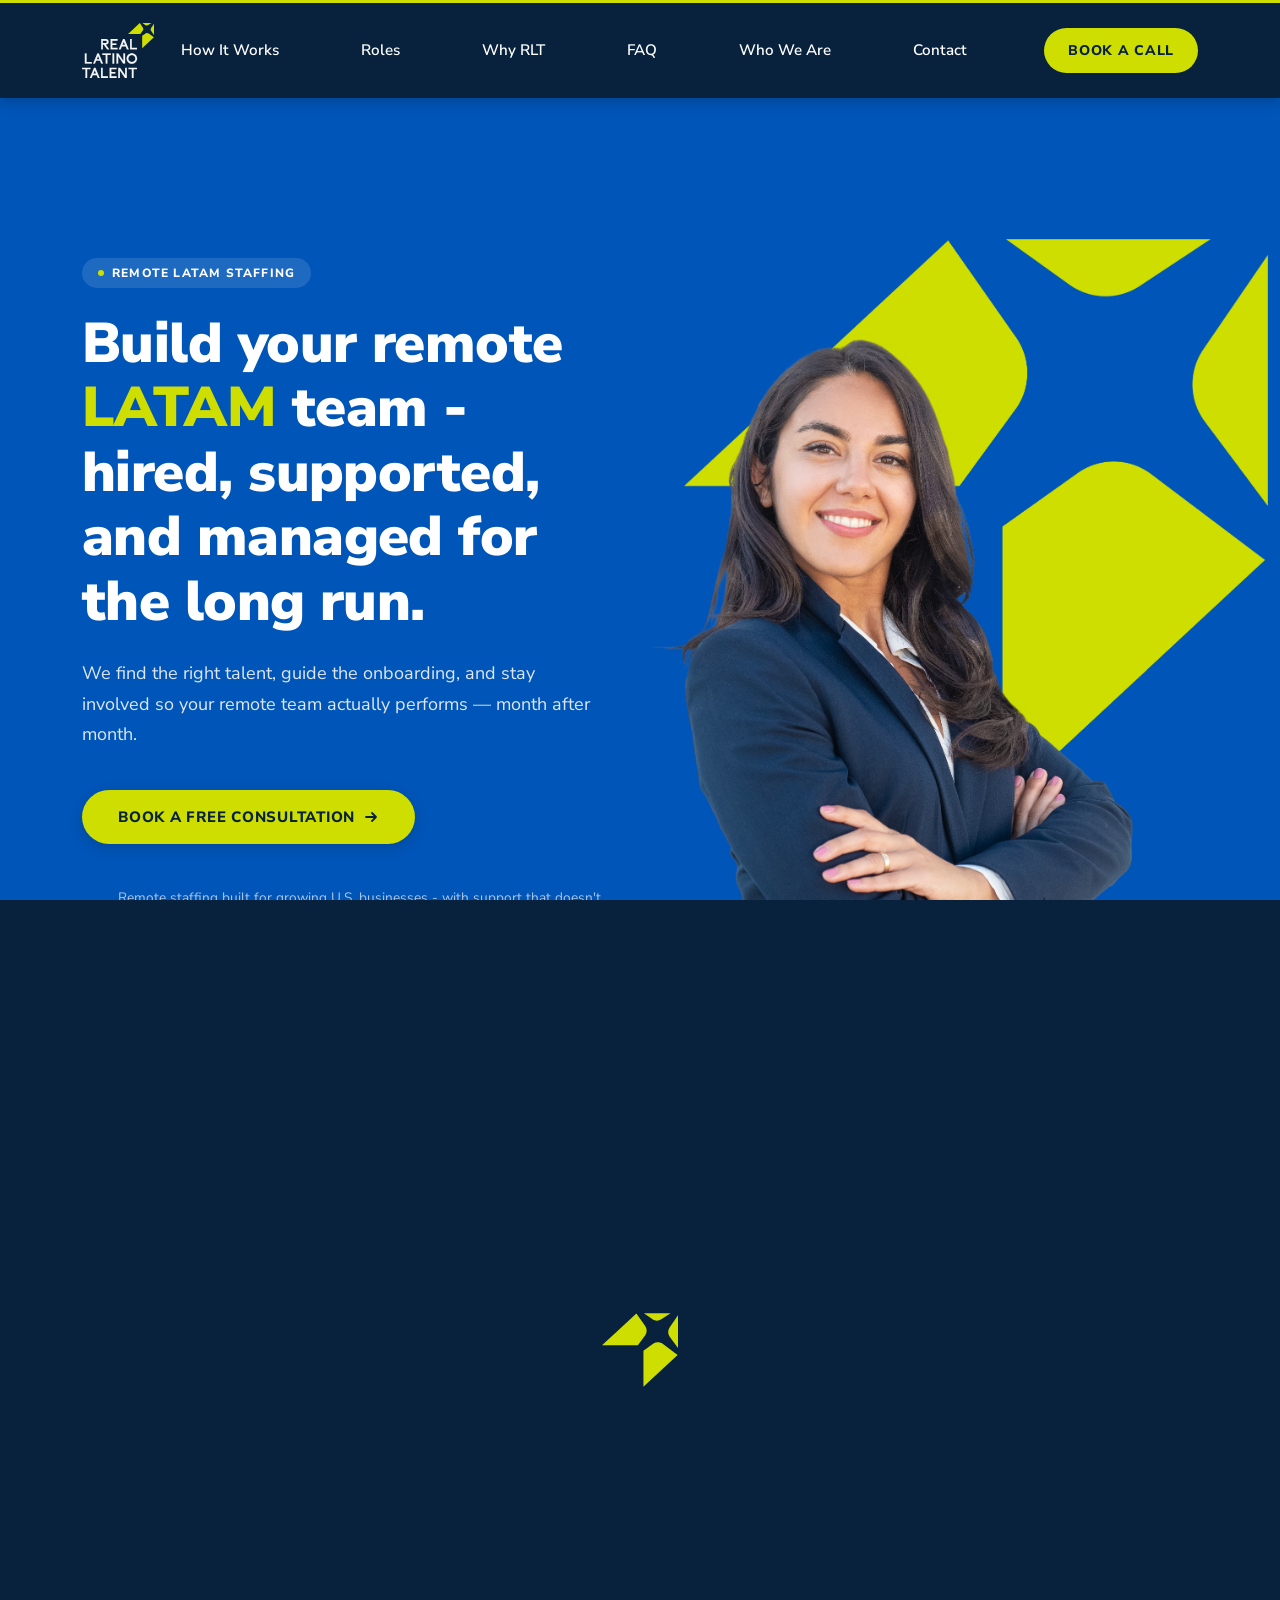
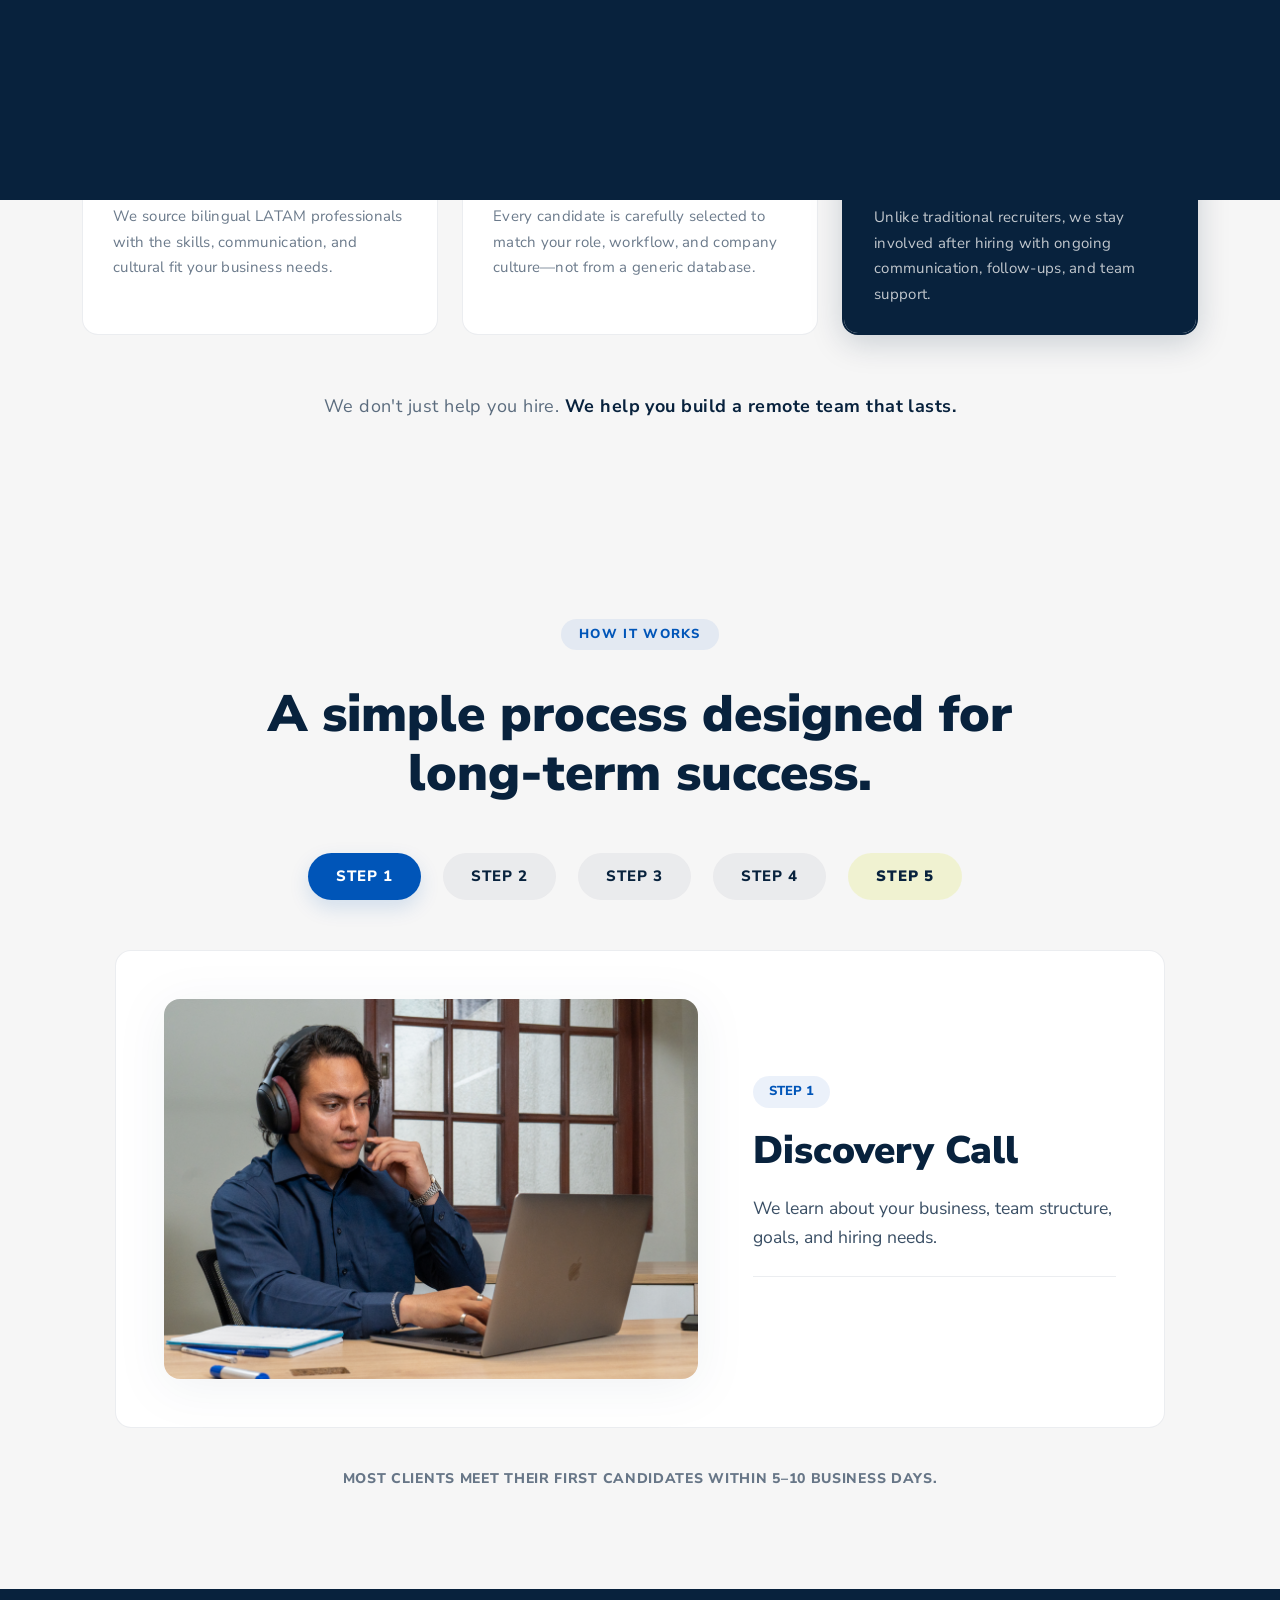
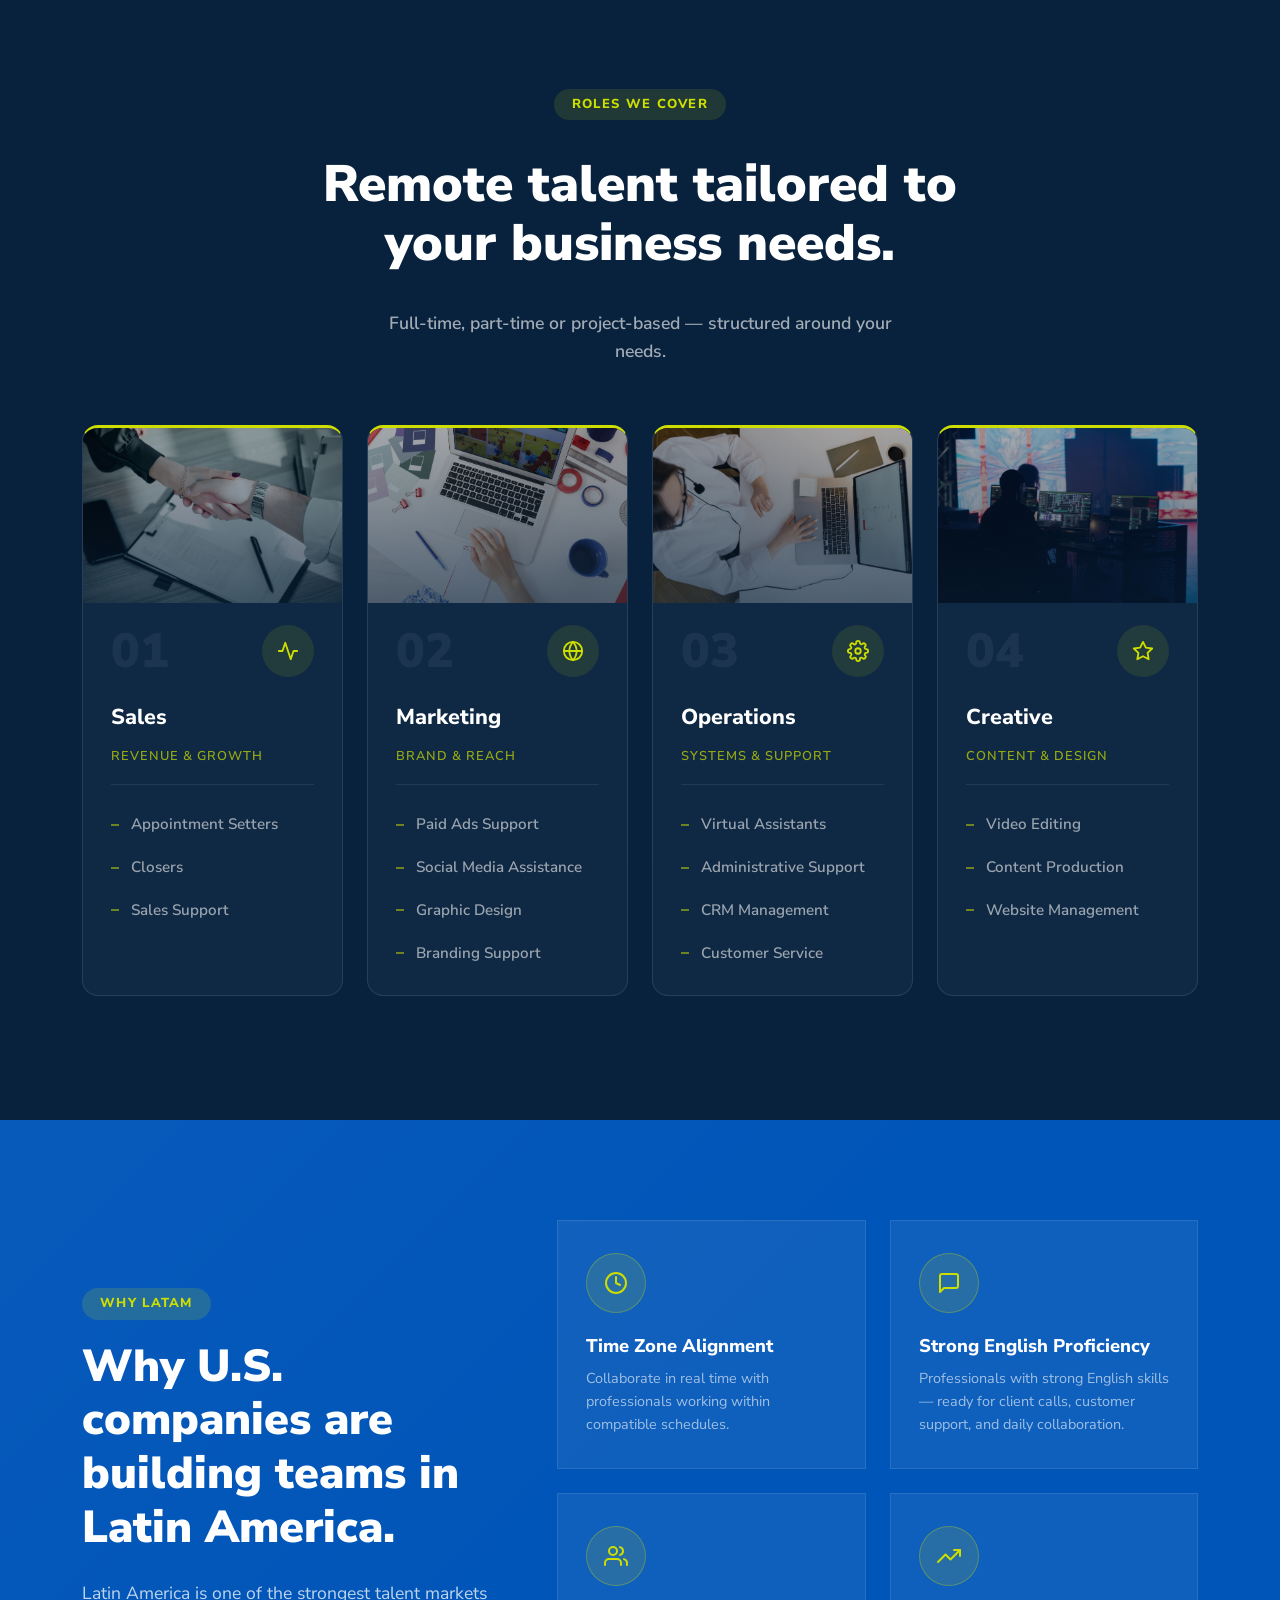
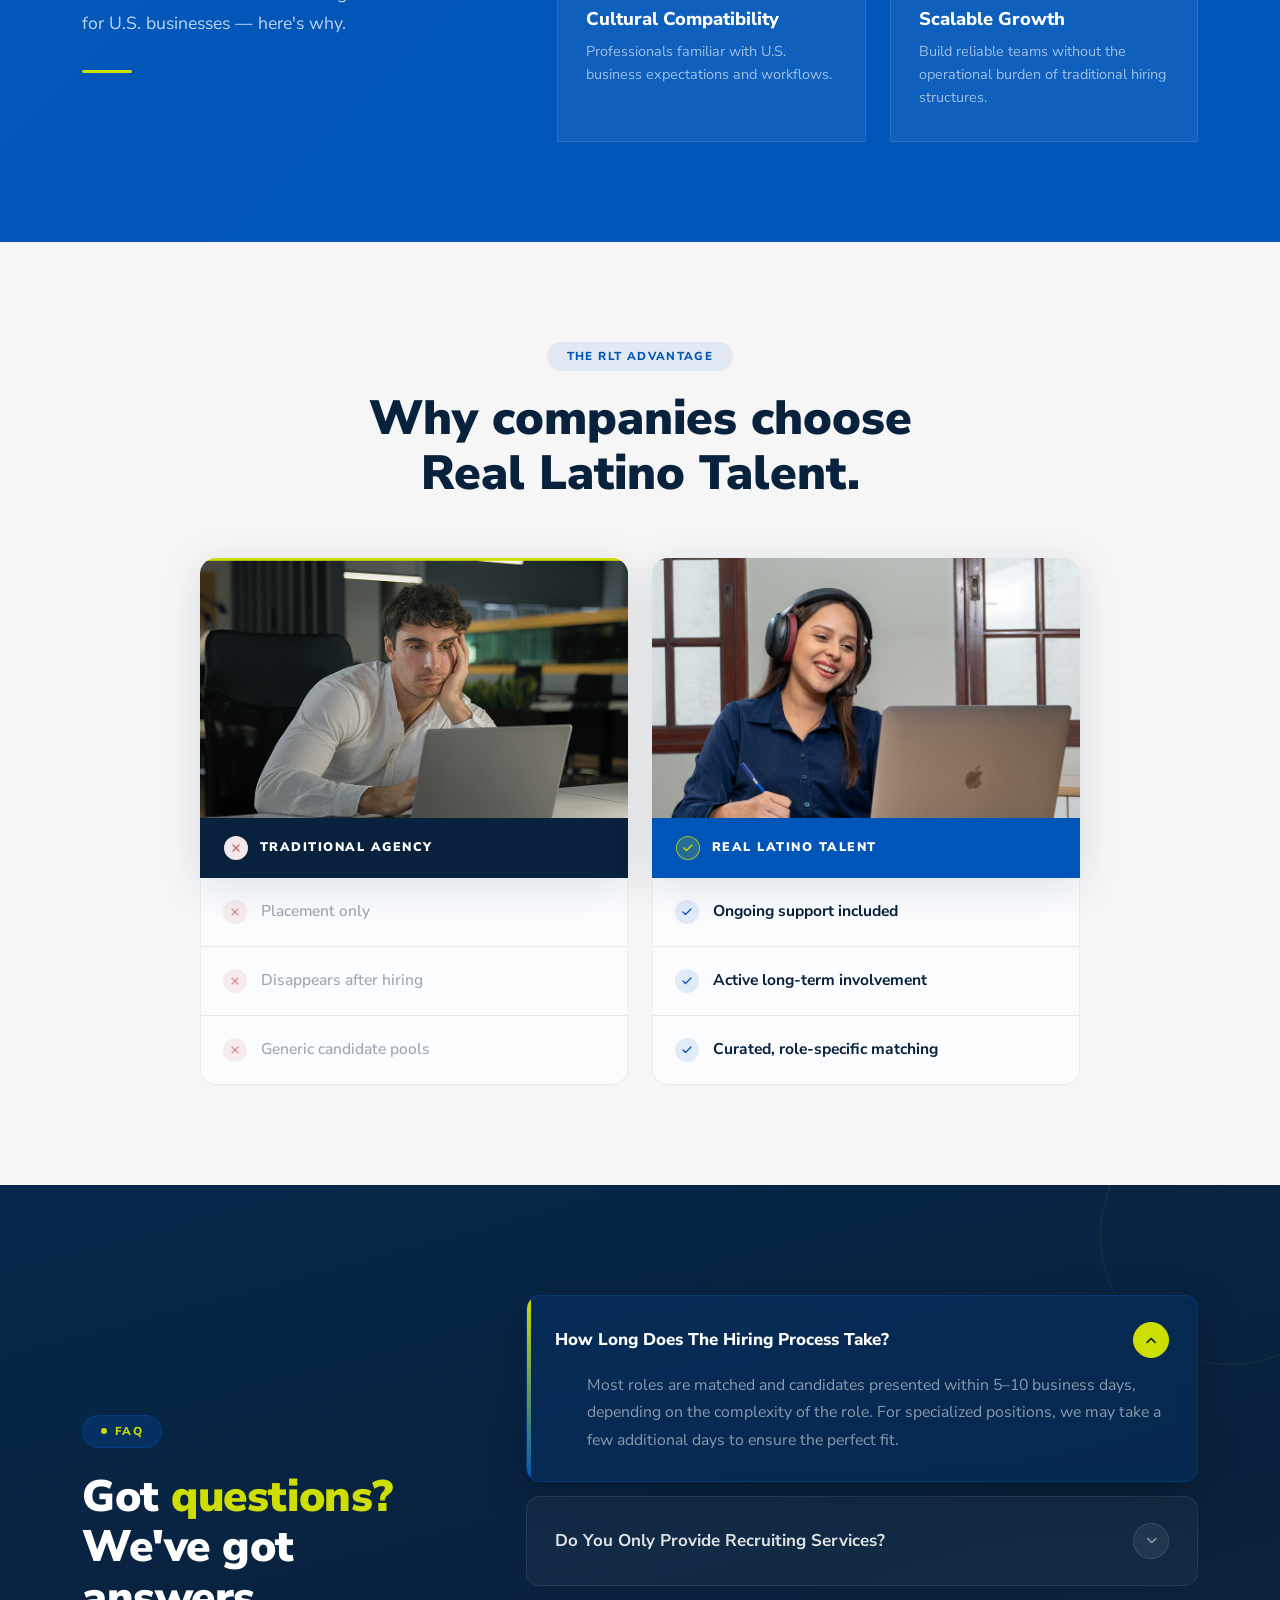
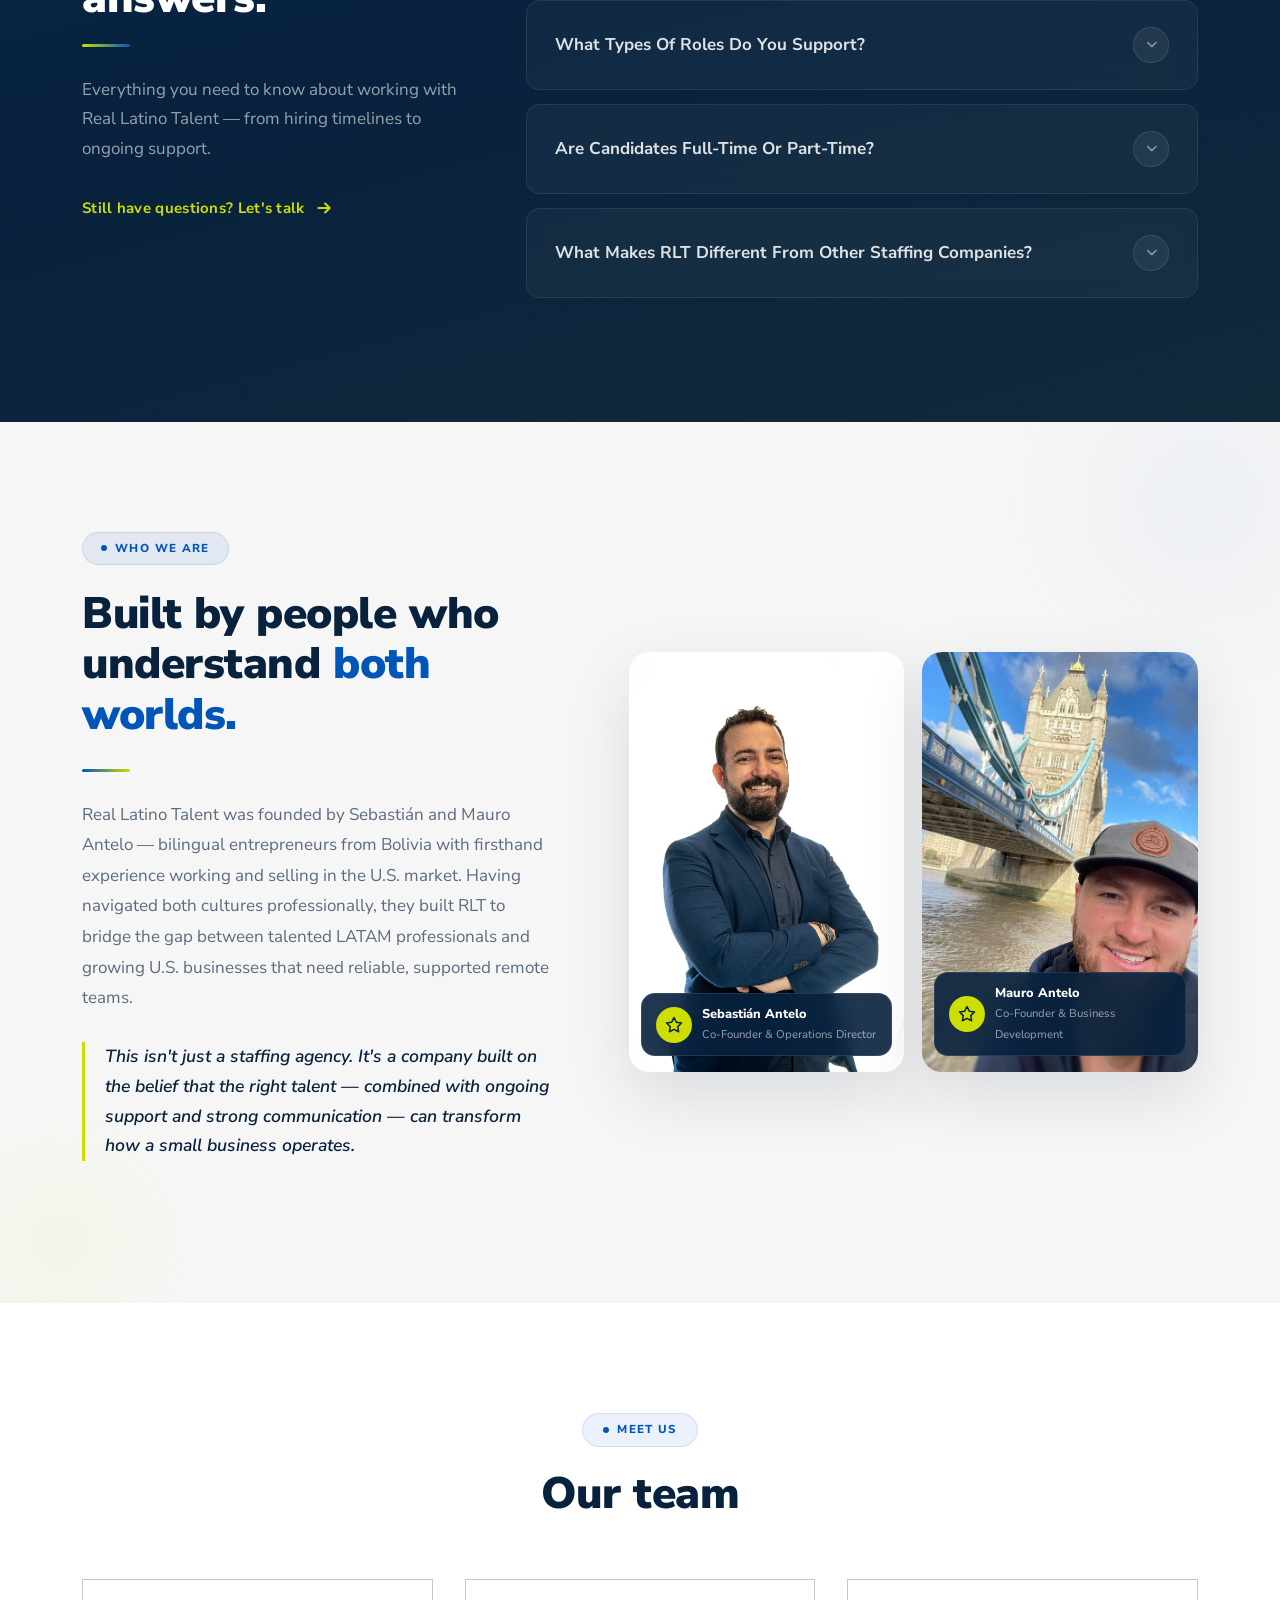
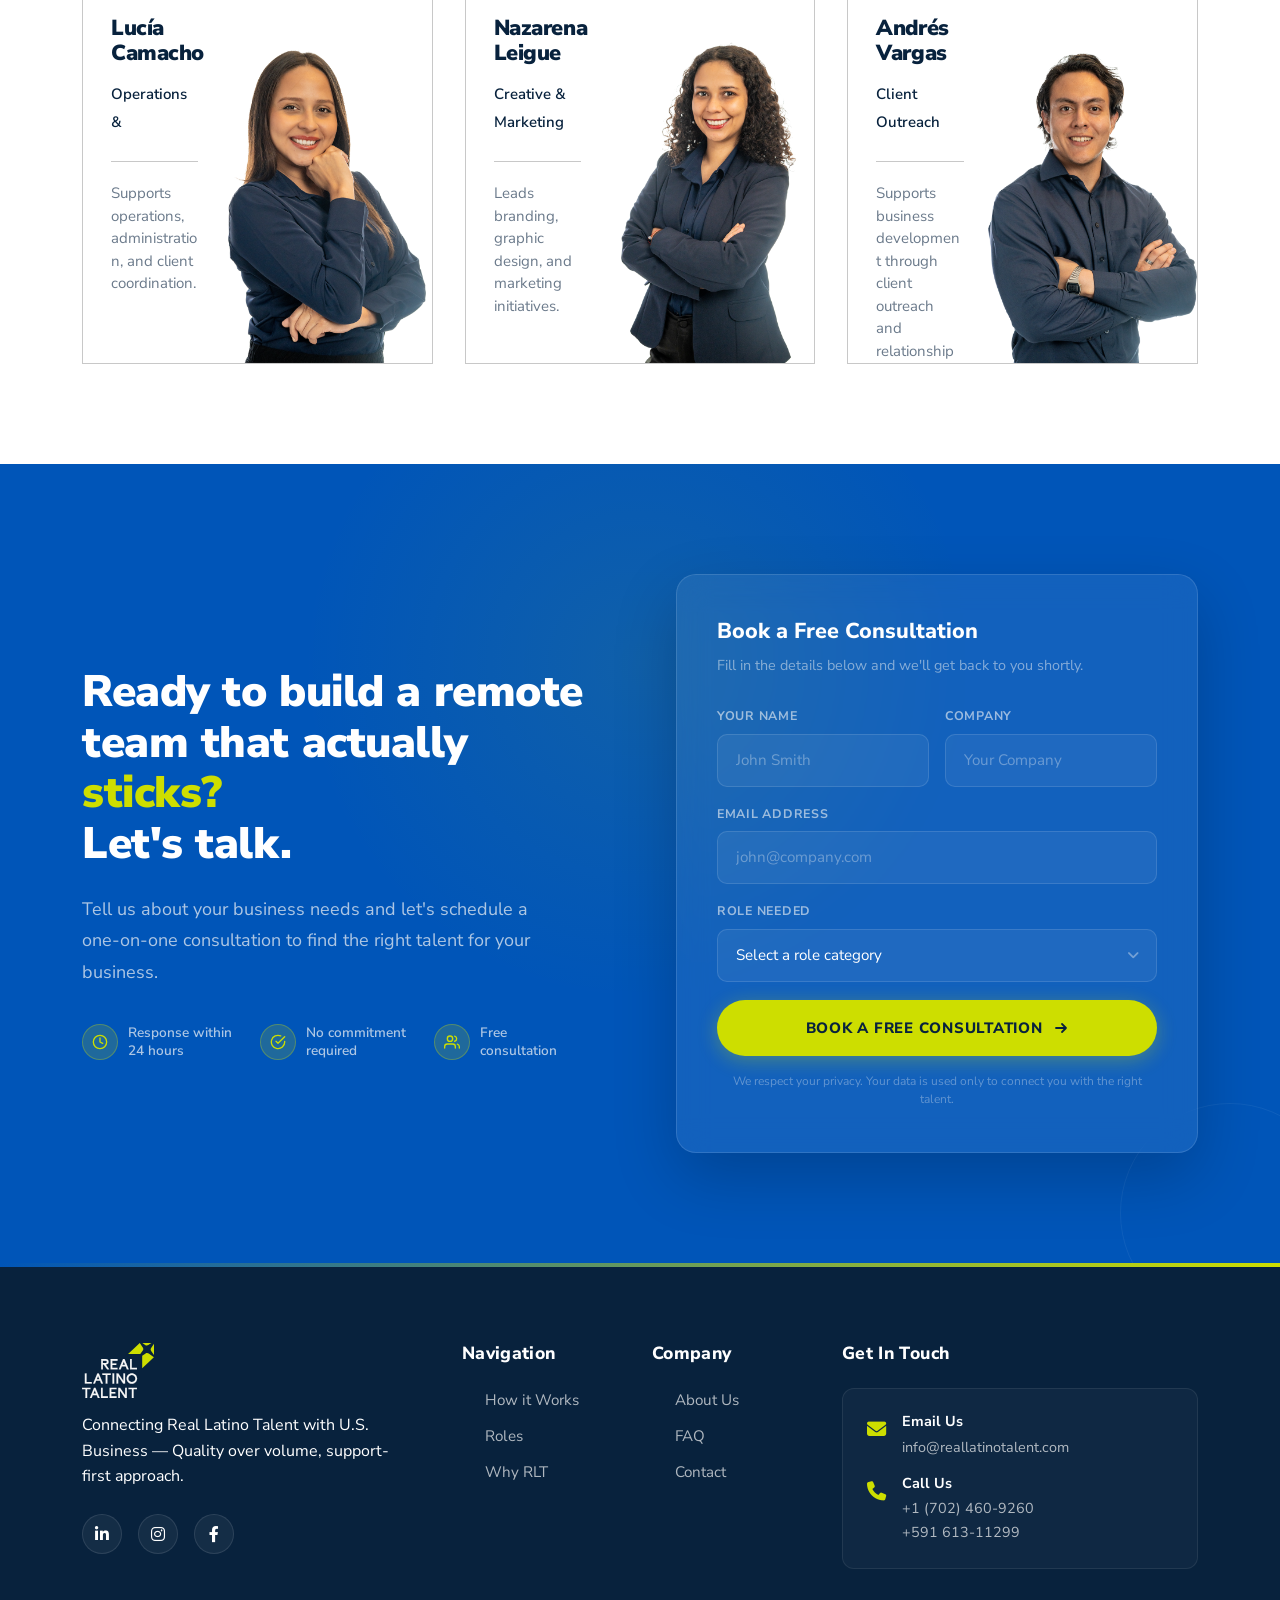
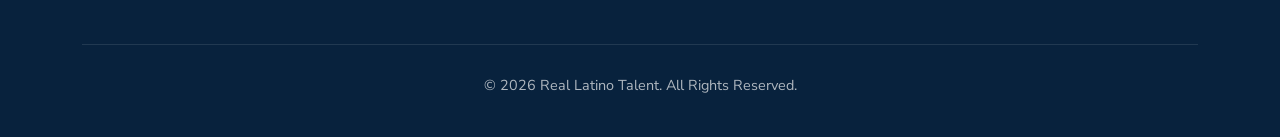
==== commit 1148869a: "Update problem section heading with improved styling and add logo image for clarity" ====
--- a/main_files/business-consulting.html
+++ b/main_files/business-consulting.html
@@ -1125,9 +1125,11 @@
   <section class="rlt-problem-section" id="problem">
     <div class="container">
 
-      <div class="rlt-section-heading">
-        <h2>Hiring remotely can be <span class="rlt-accent">hard.</span><br>Managing, even harder.</h2>
-        <p style="color: var(--rlt-lime); font-weight: 800; font-size: 1.2em;">That's where <strong>Real Latino Talent</strong> comes in.</p>
+      <div class="rlt-section-heading" style="max-width: 900px;">
+        <h2 style="max-width: 900px; margin-left: auto; margin-right: auto;">Hiring remotely can be <span class="rlt-accent">hard.</span><br>Managing, even harder.</h2>
+        <div style="margin-top: 24px; text-align: center;">
+          <img src="assets/logos%20svg/2.%20Logos%20SVG/Frame%202.svg" alt="That's where Real Latino Talent comes in." style="height: 48px; width: auto; max-width: 100%;">
+        </div>
       </div>
 
       <div class="rlt-problem-grid">
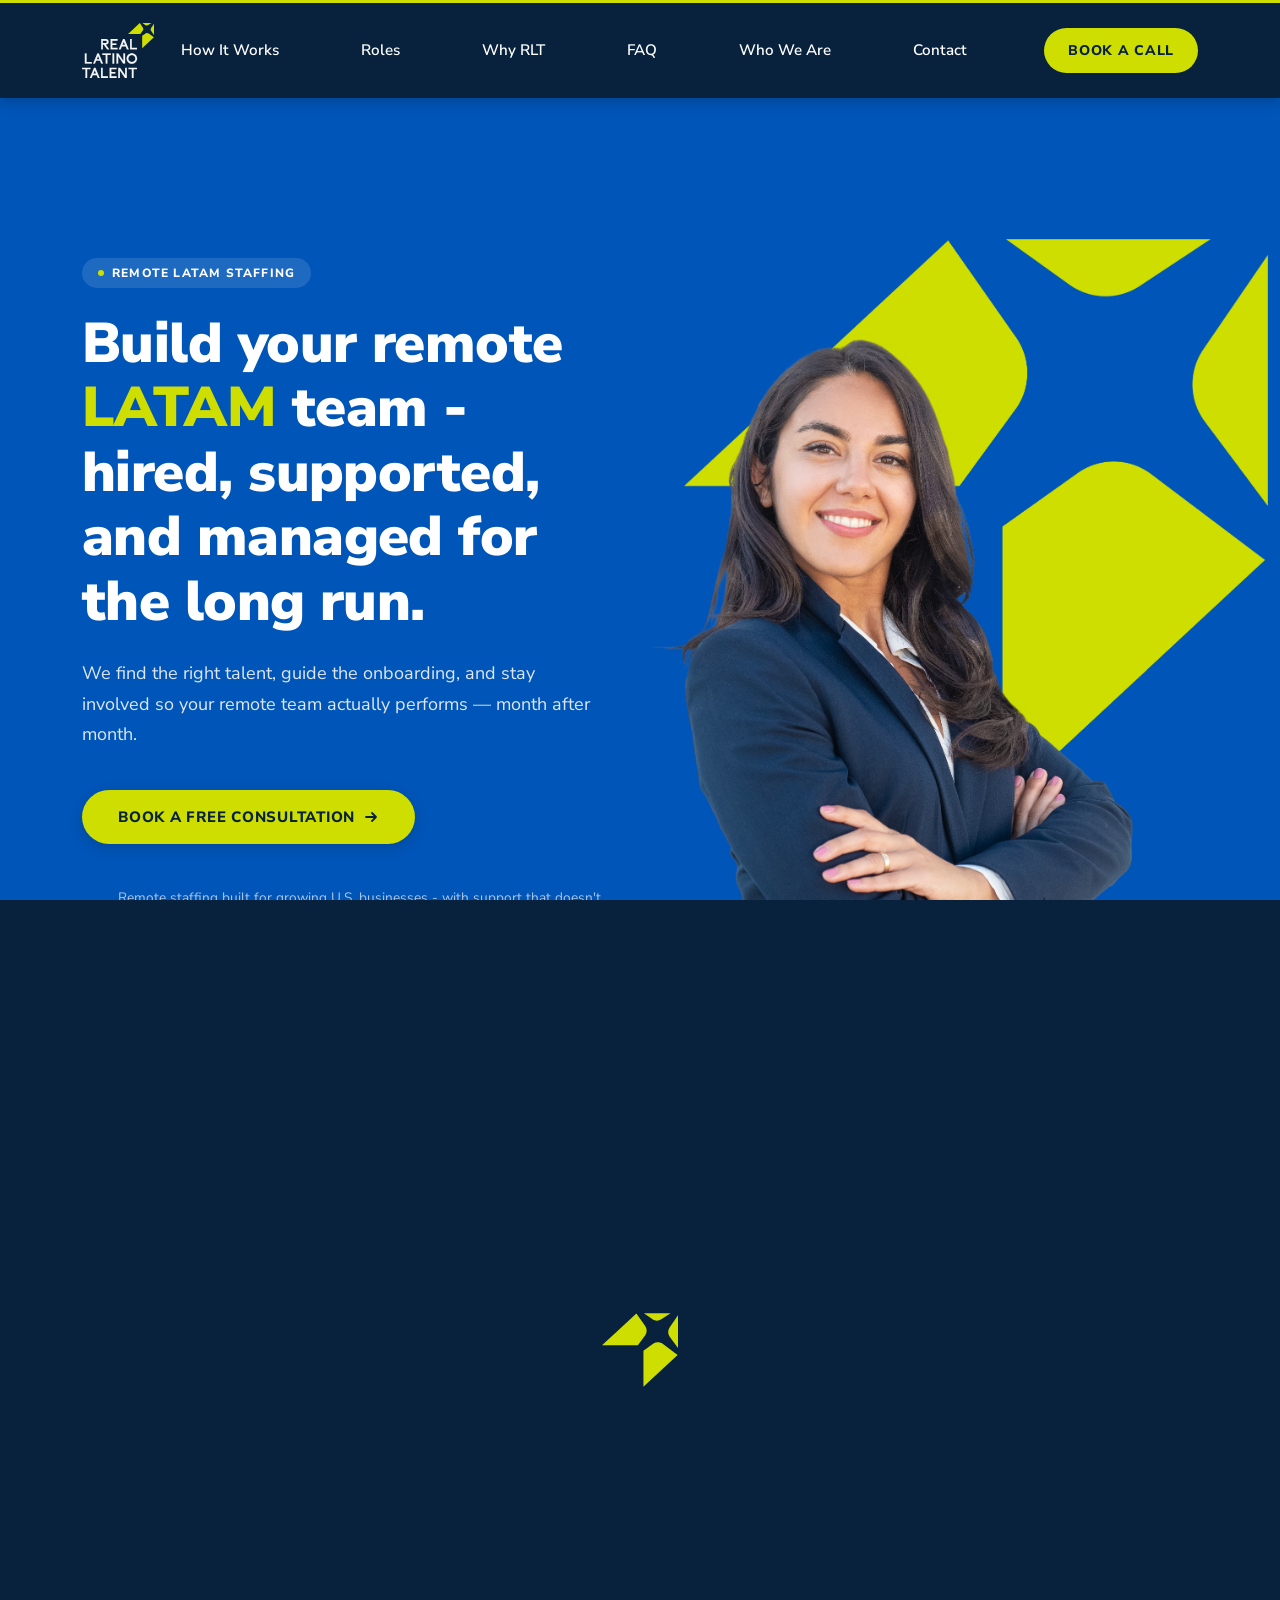
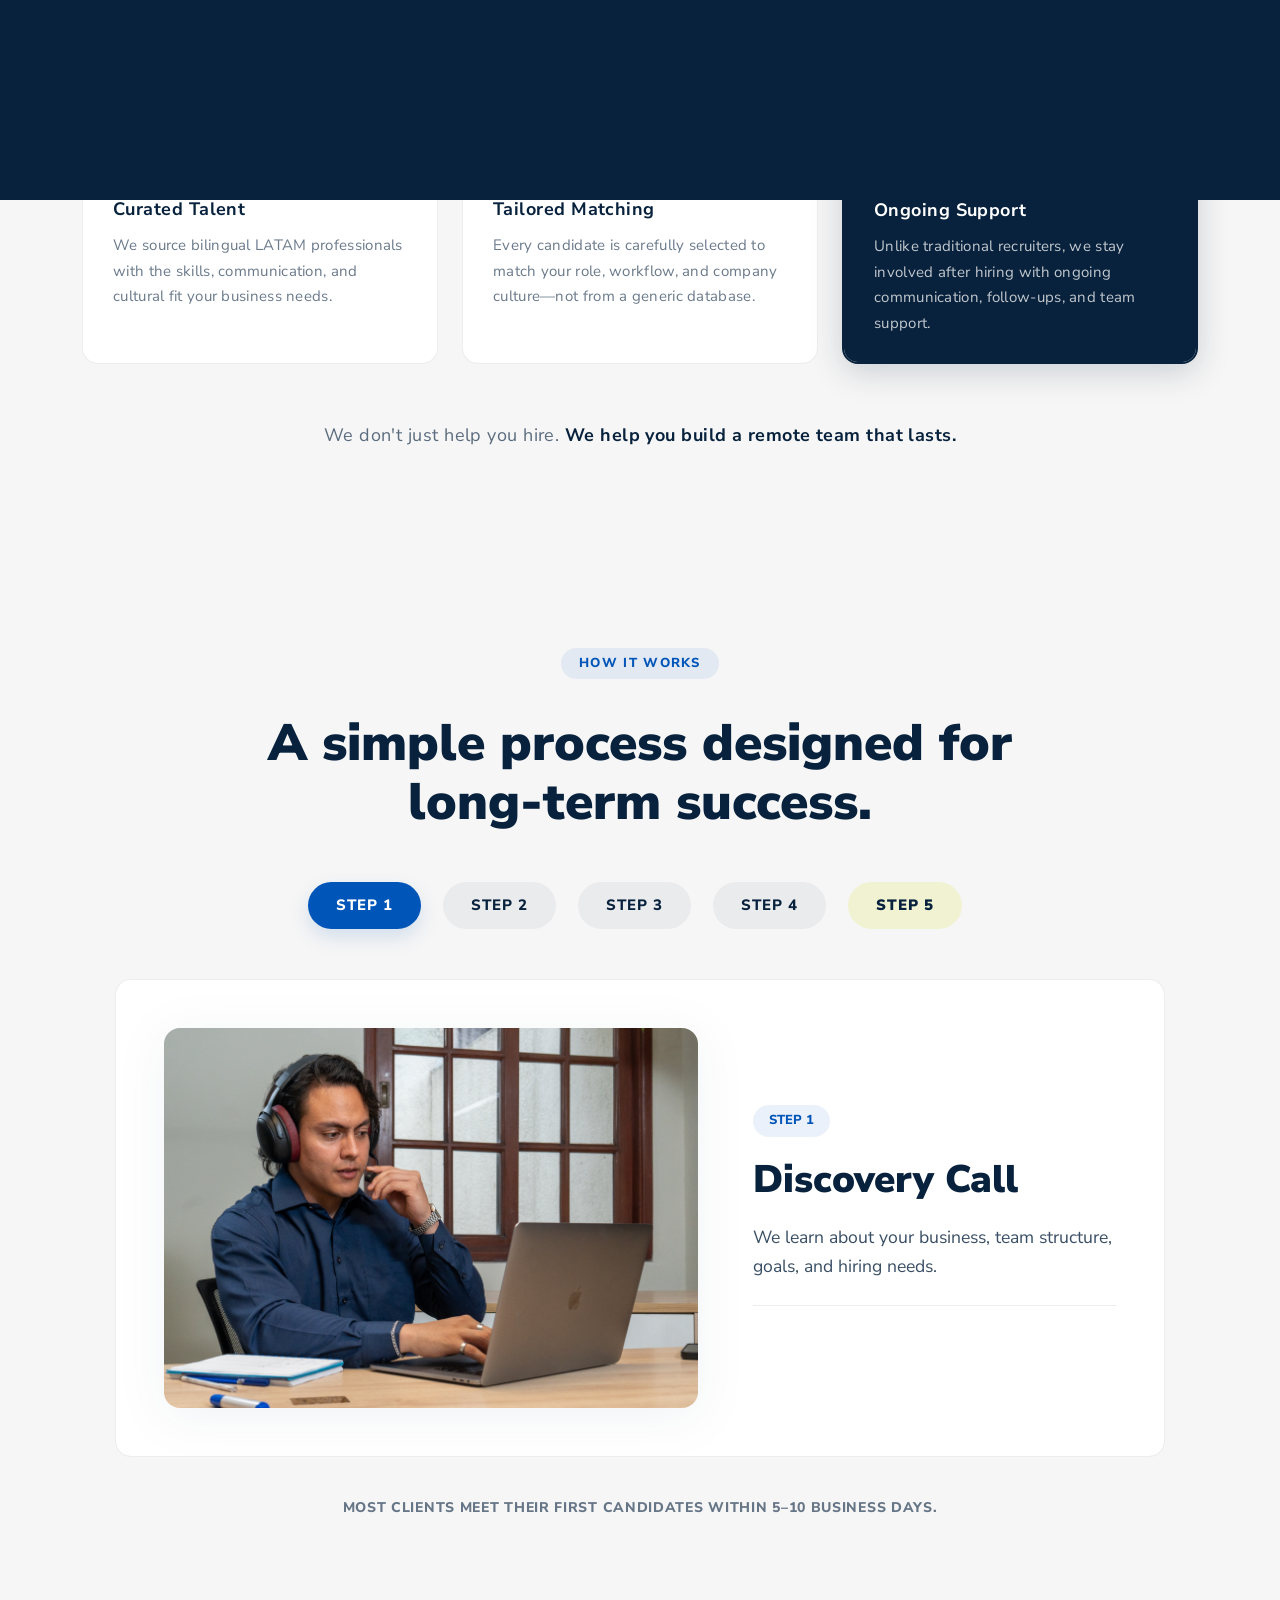
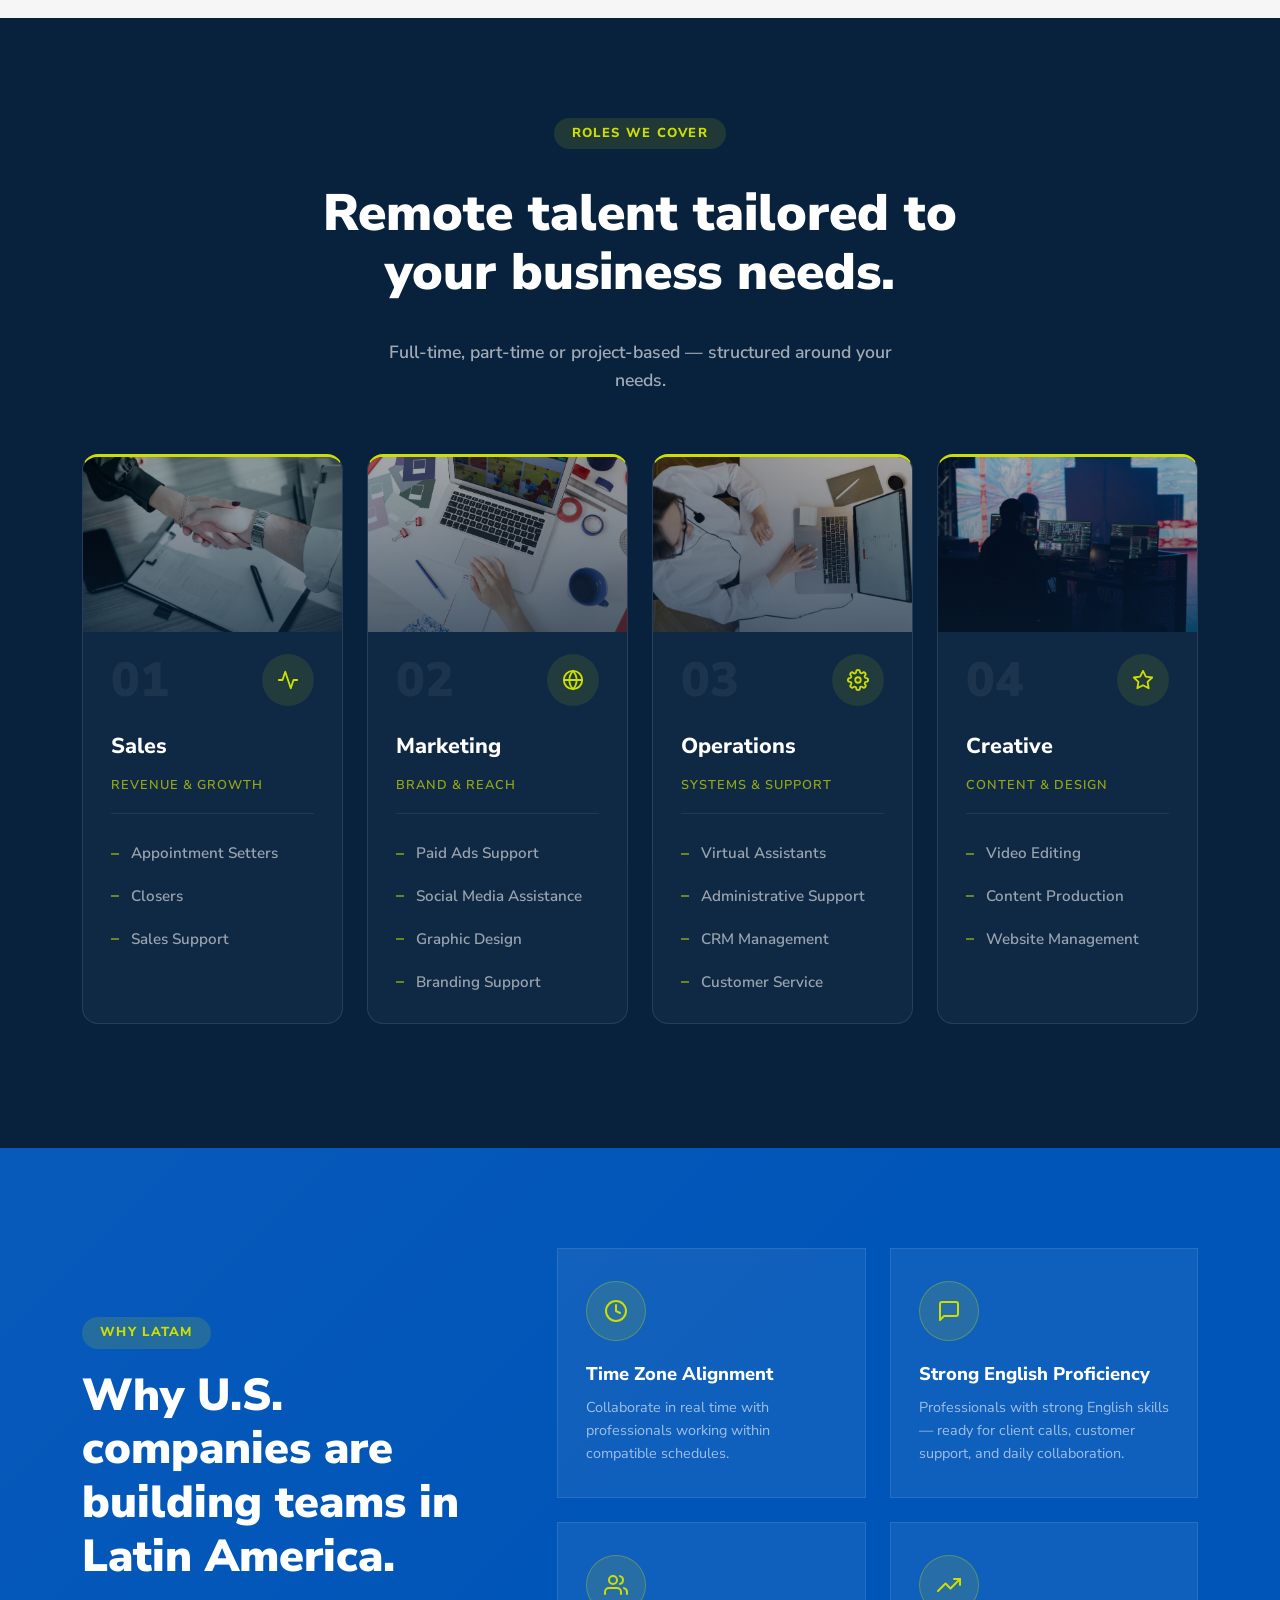
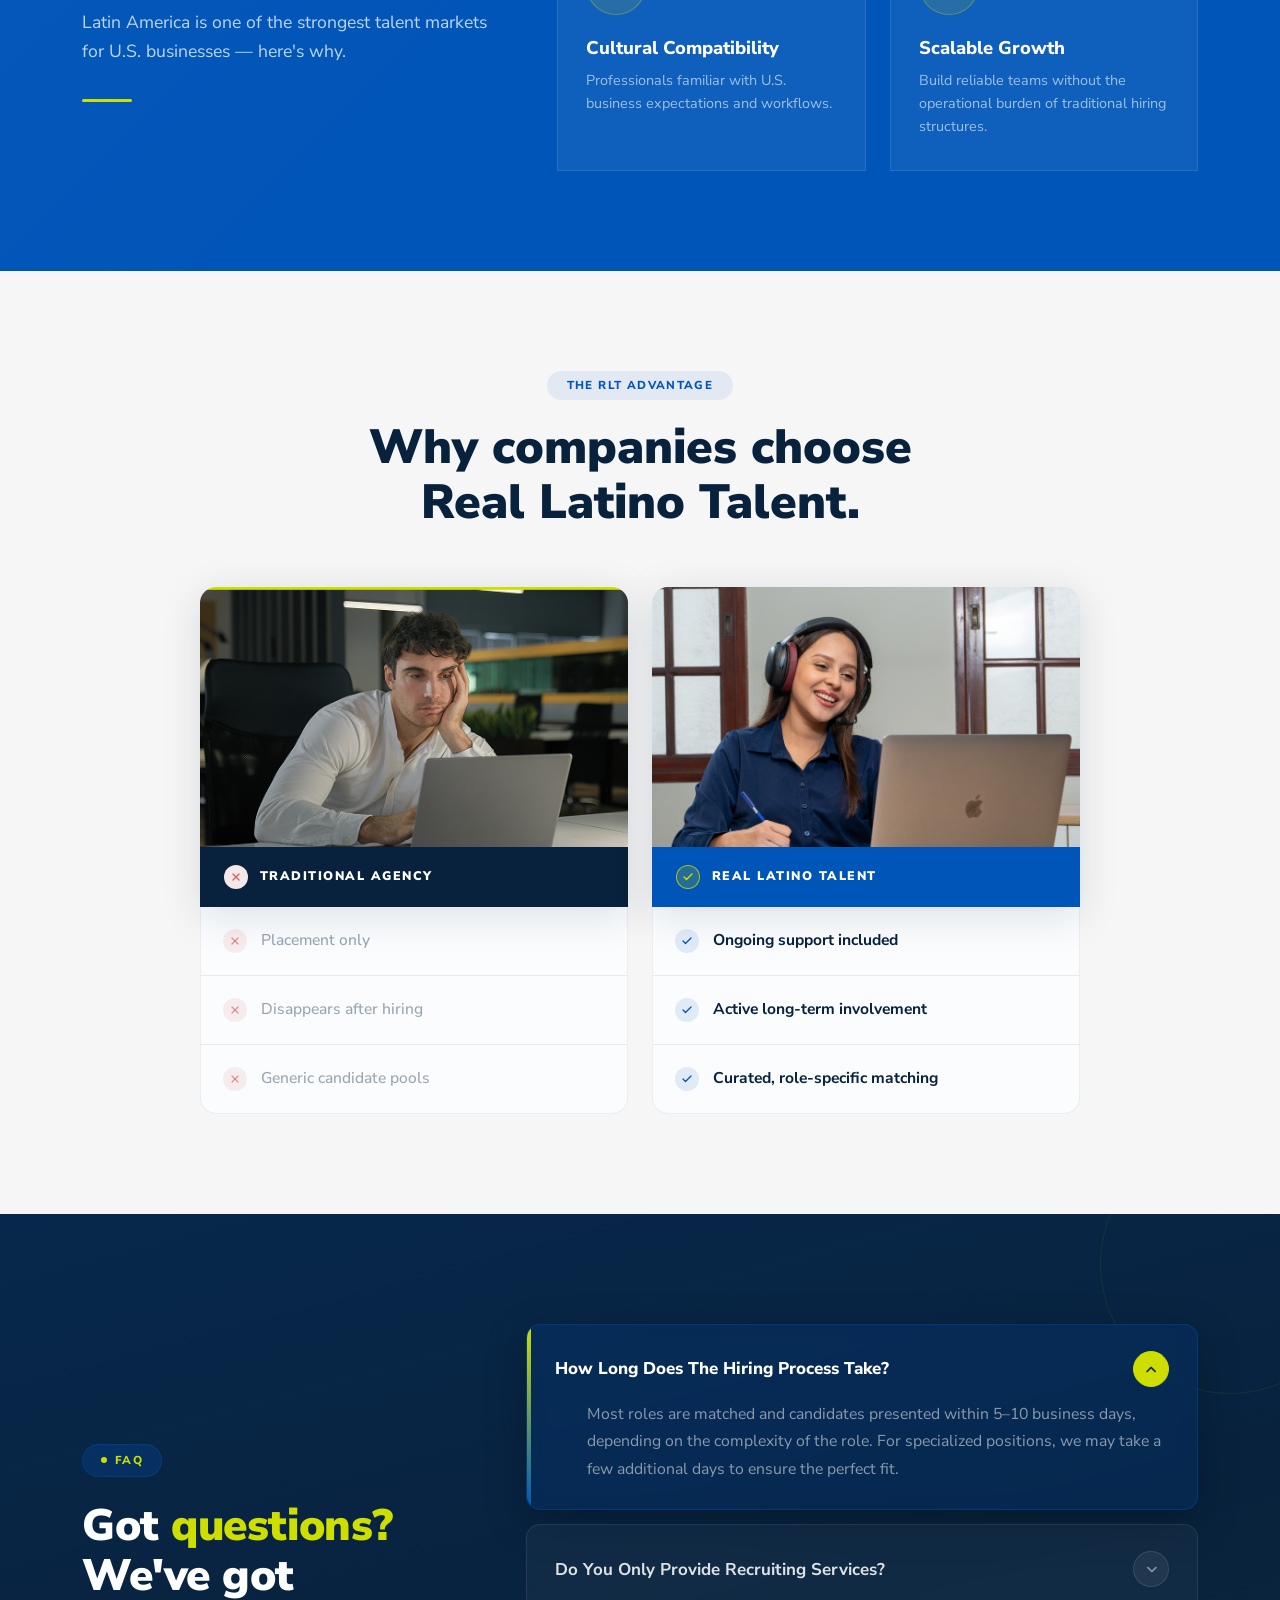
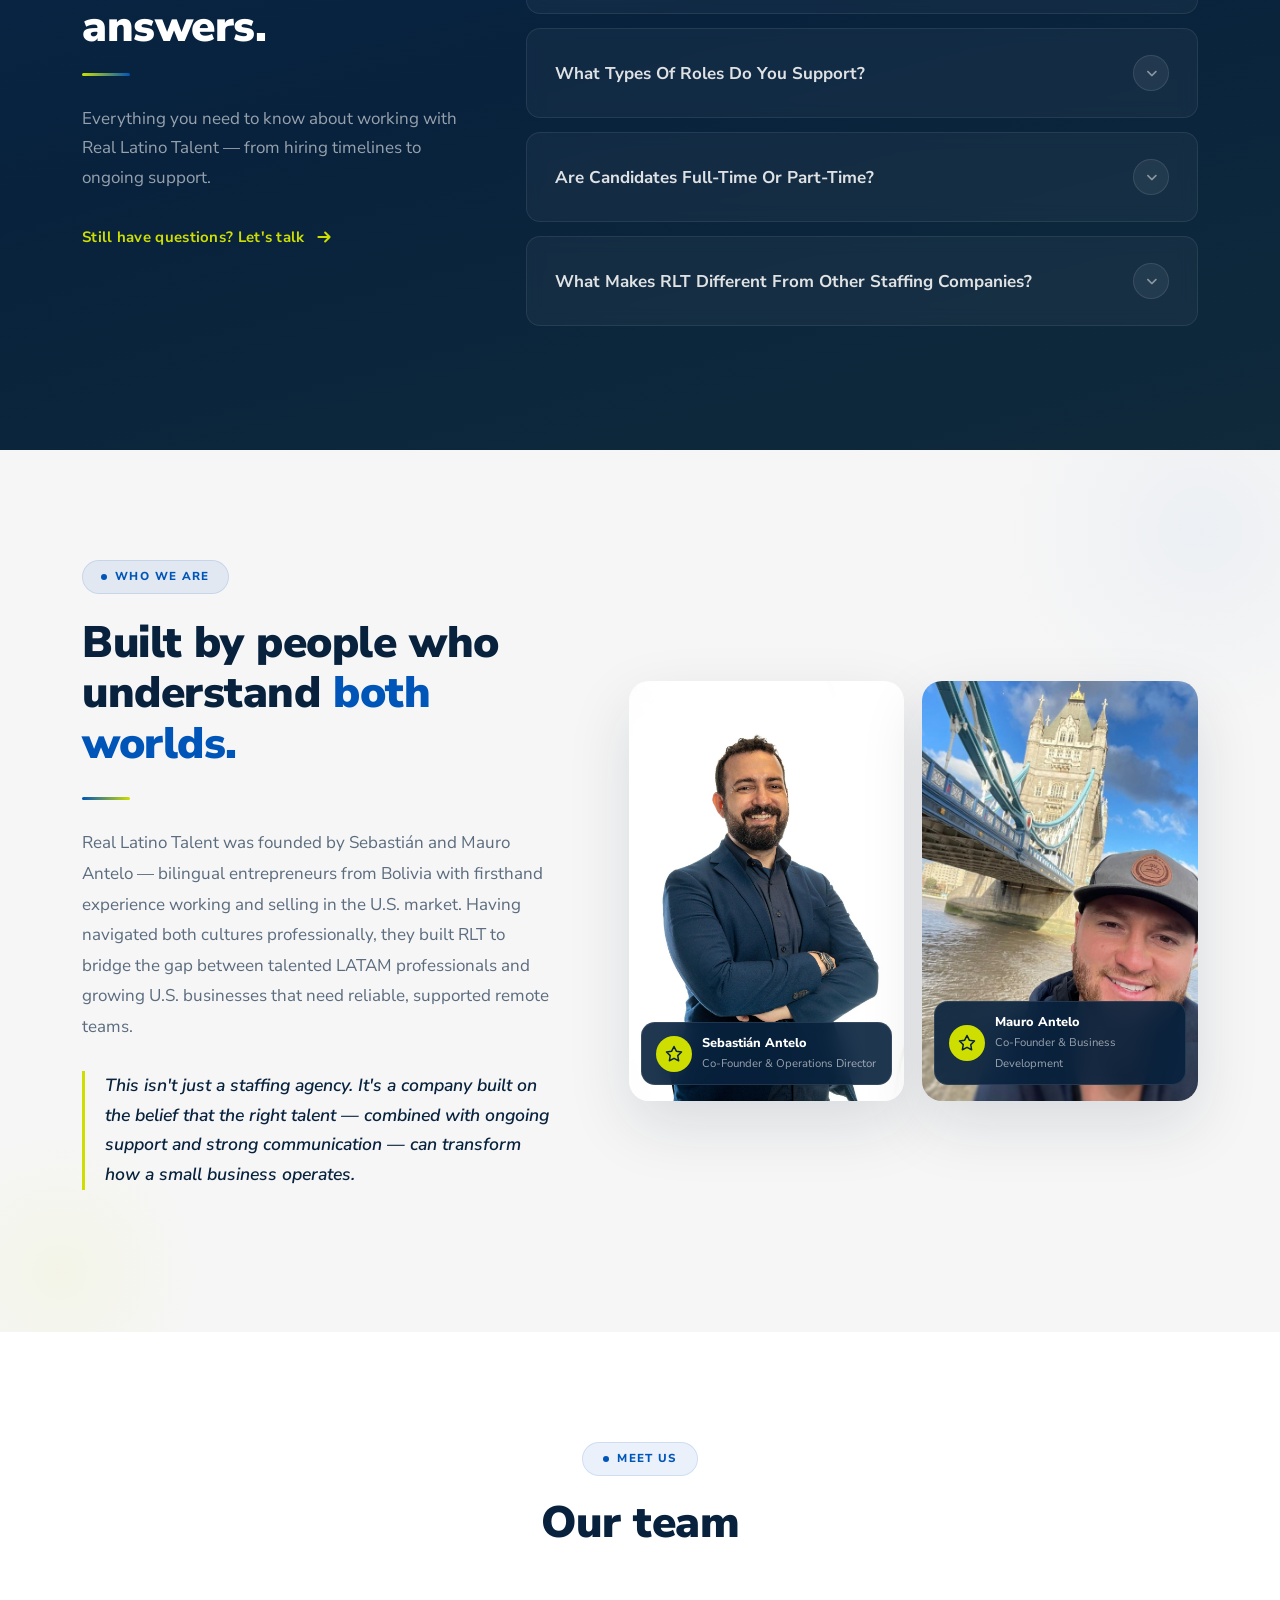
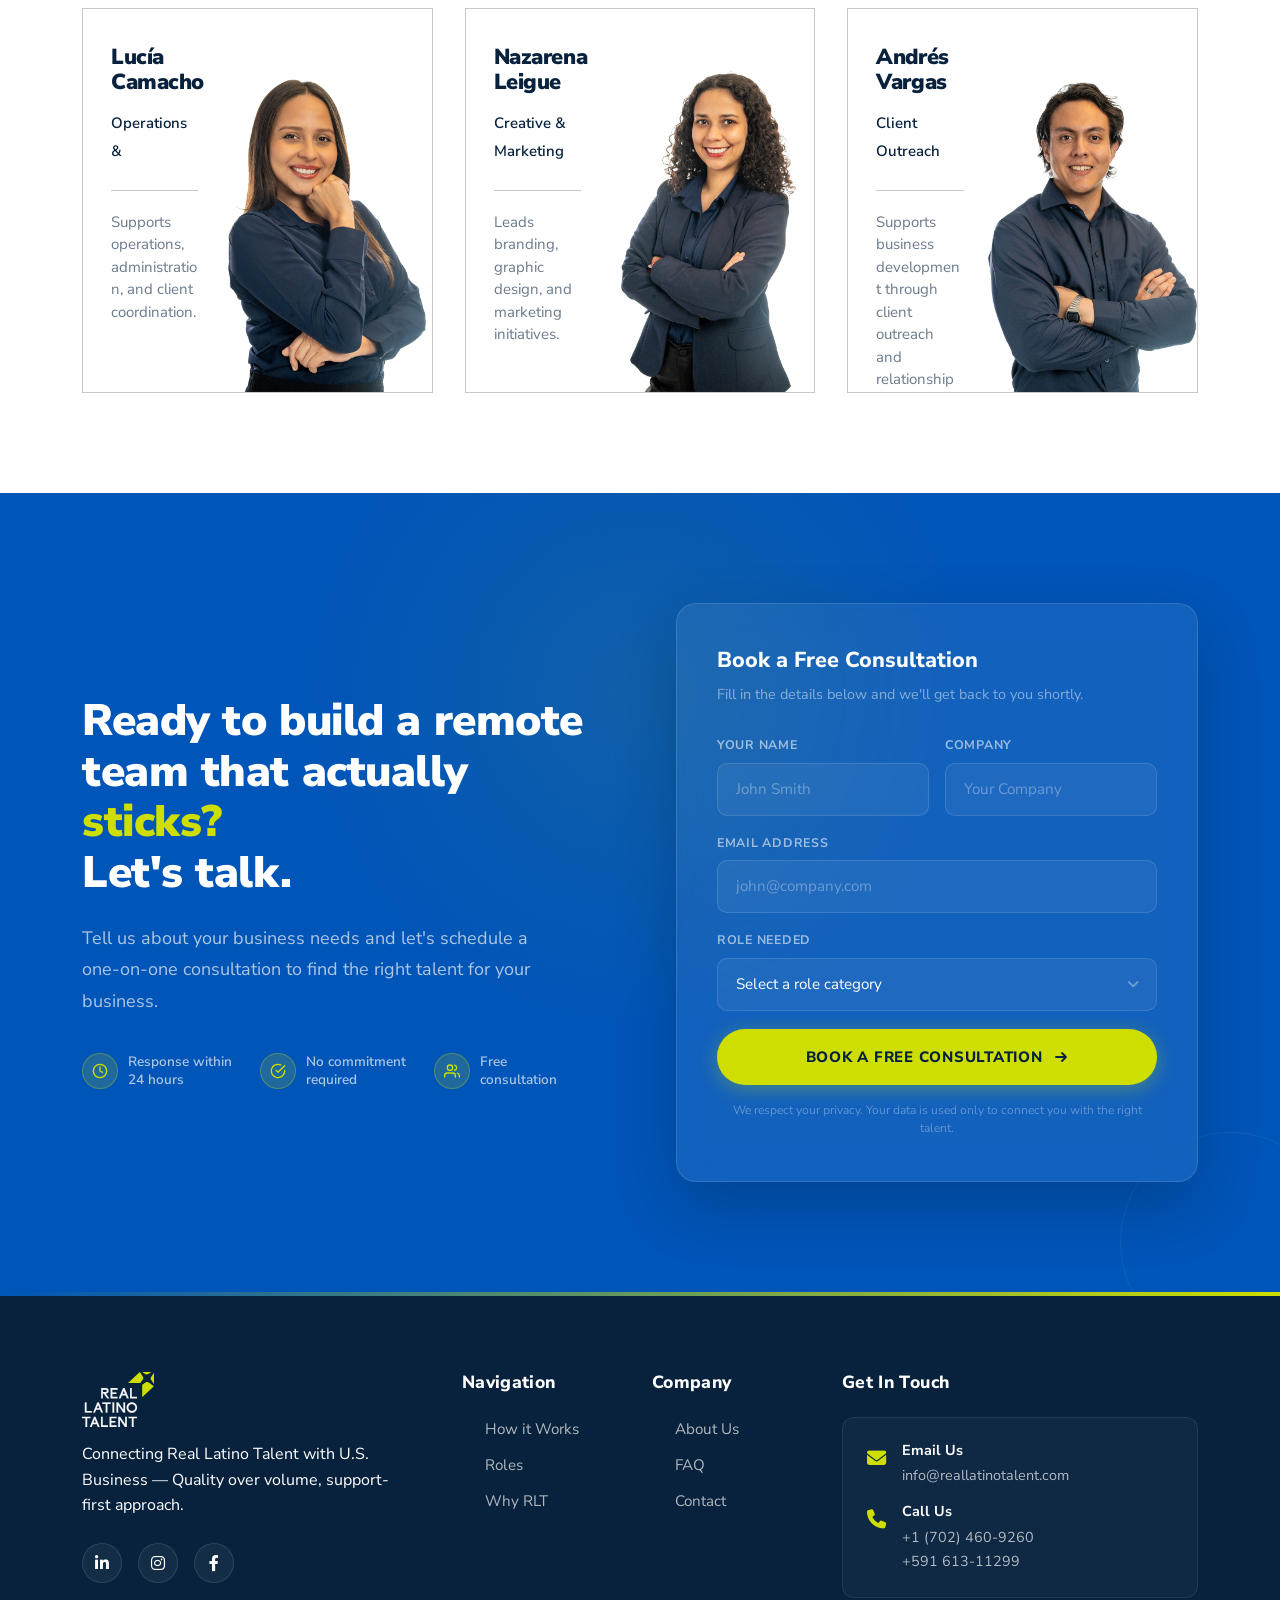
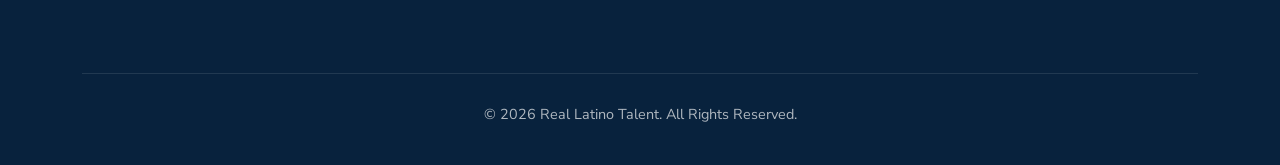
==== commit c0b35e08: "change in layout" ====
--- a/main_files/business-consulting.html
+++ b/main_files/business-consulting.html
@@ -1128,7 +1128,9 @@
       <div class="rlt-section-heading" style="max-width: 900px;">
         <h2 style="max-width: 900px; margin-left: auto; margin-right: auto;">Hiring remotely can be <span class="rlt-accent">hard.</span><br>Managing, even harder.</h2>
         <div style="margin-top: 24px; text-align: center;">
-          <img src="assets/logos%20svg/2.%20Logos%20SVG/Frame%202.svg" alt="That's where Real Latino Talent comes in." style="height: 48px; width: auto; max-width: 100%;">
+          <span style="display: inline-block; padding: 14px 32px; background-color: rgba(0, 85, 184, 0.08); border: 1px solid rgba(0, 85, 184, 0.12); border-radius: 50px; font-family: var(--rlt-font-family, 'Nunito Sans', sans-serif); font-weight: 800; font-size: 1rem; letter-spacing: 0.06em; text-transform: uppercase; color: var(--rlt-navy, #08223D);">
+            That's where <span style="color: var(--rlt-blue, #0055B8);">Real Latino Talent</span> comes in.
+          </span>
         </div>
       </div>
 
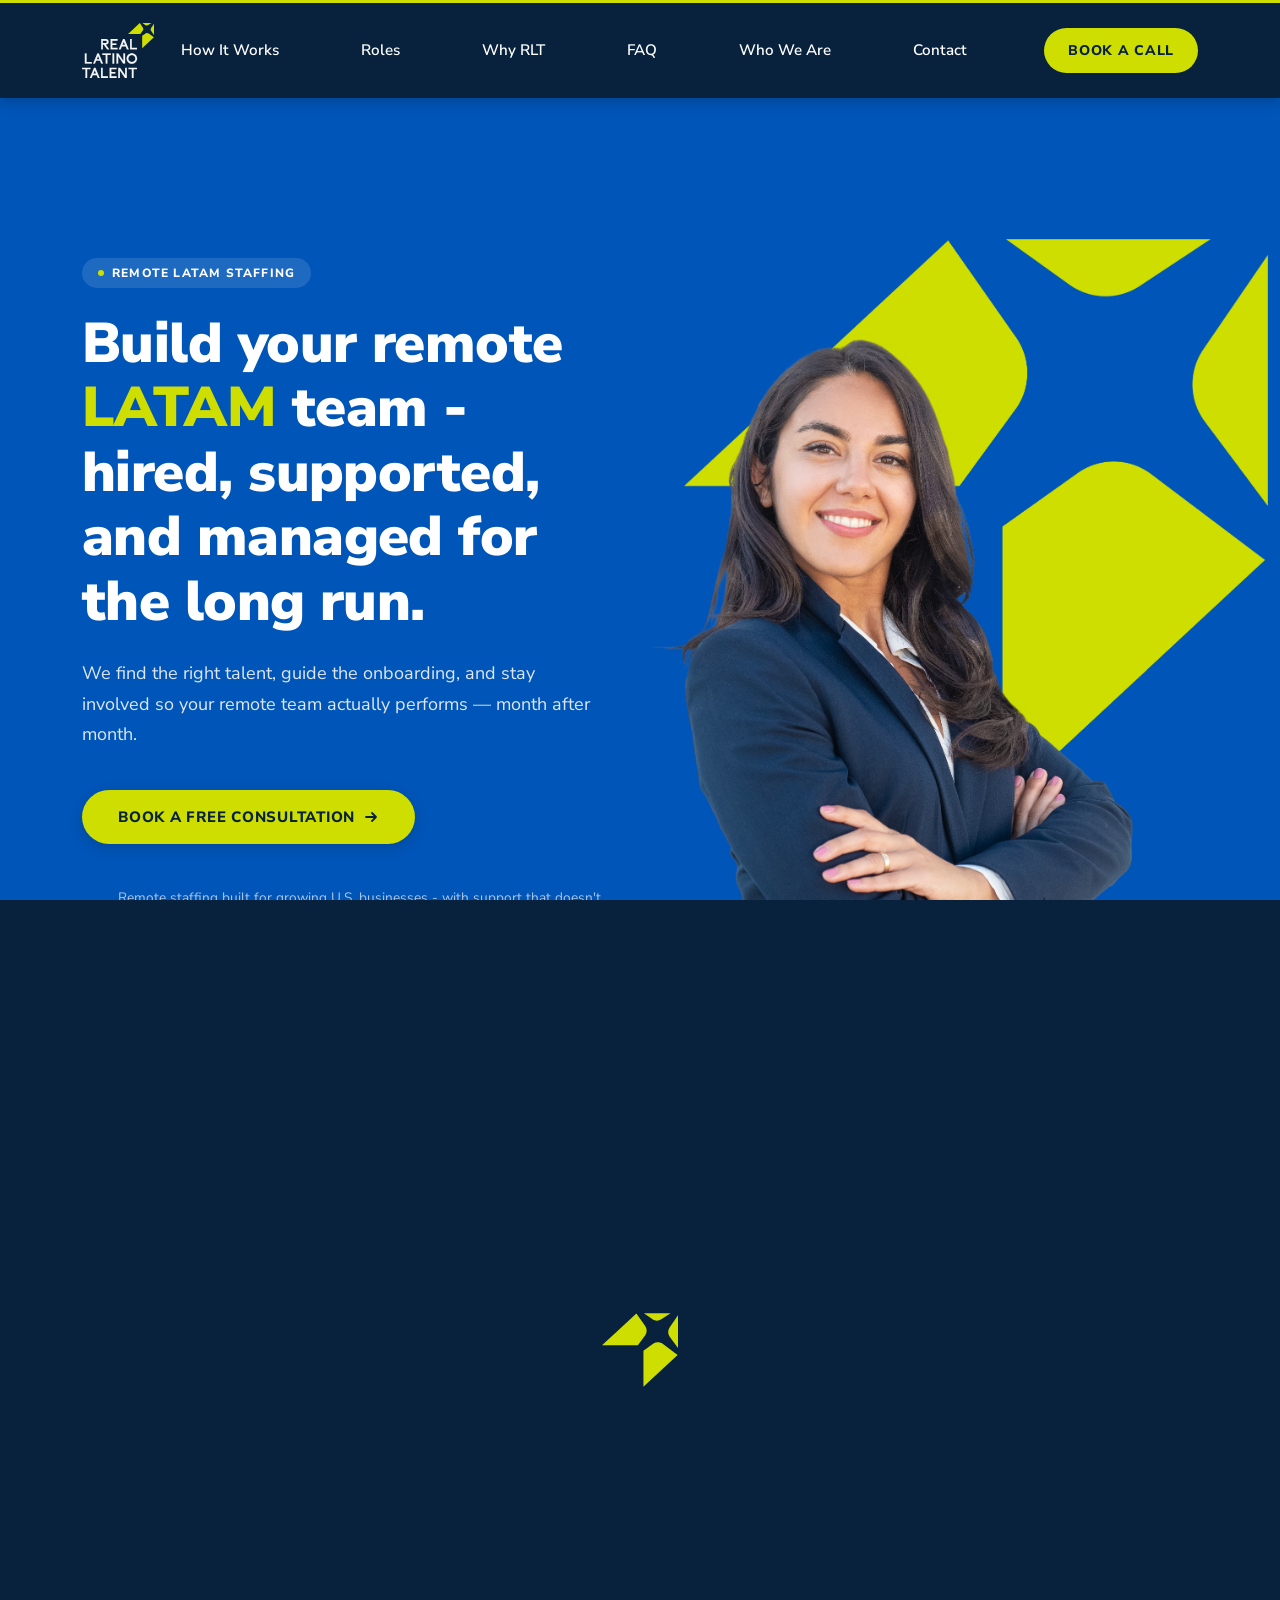
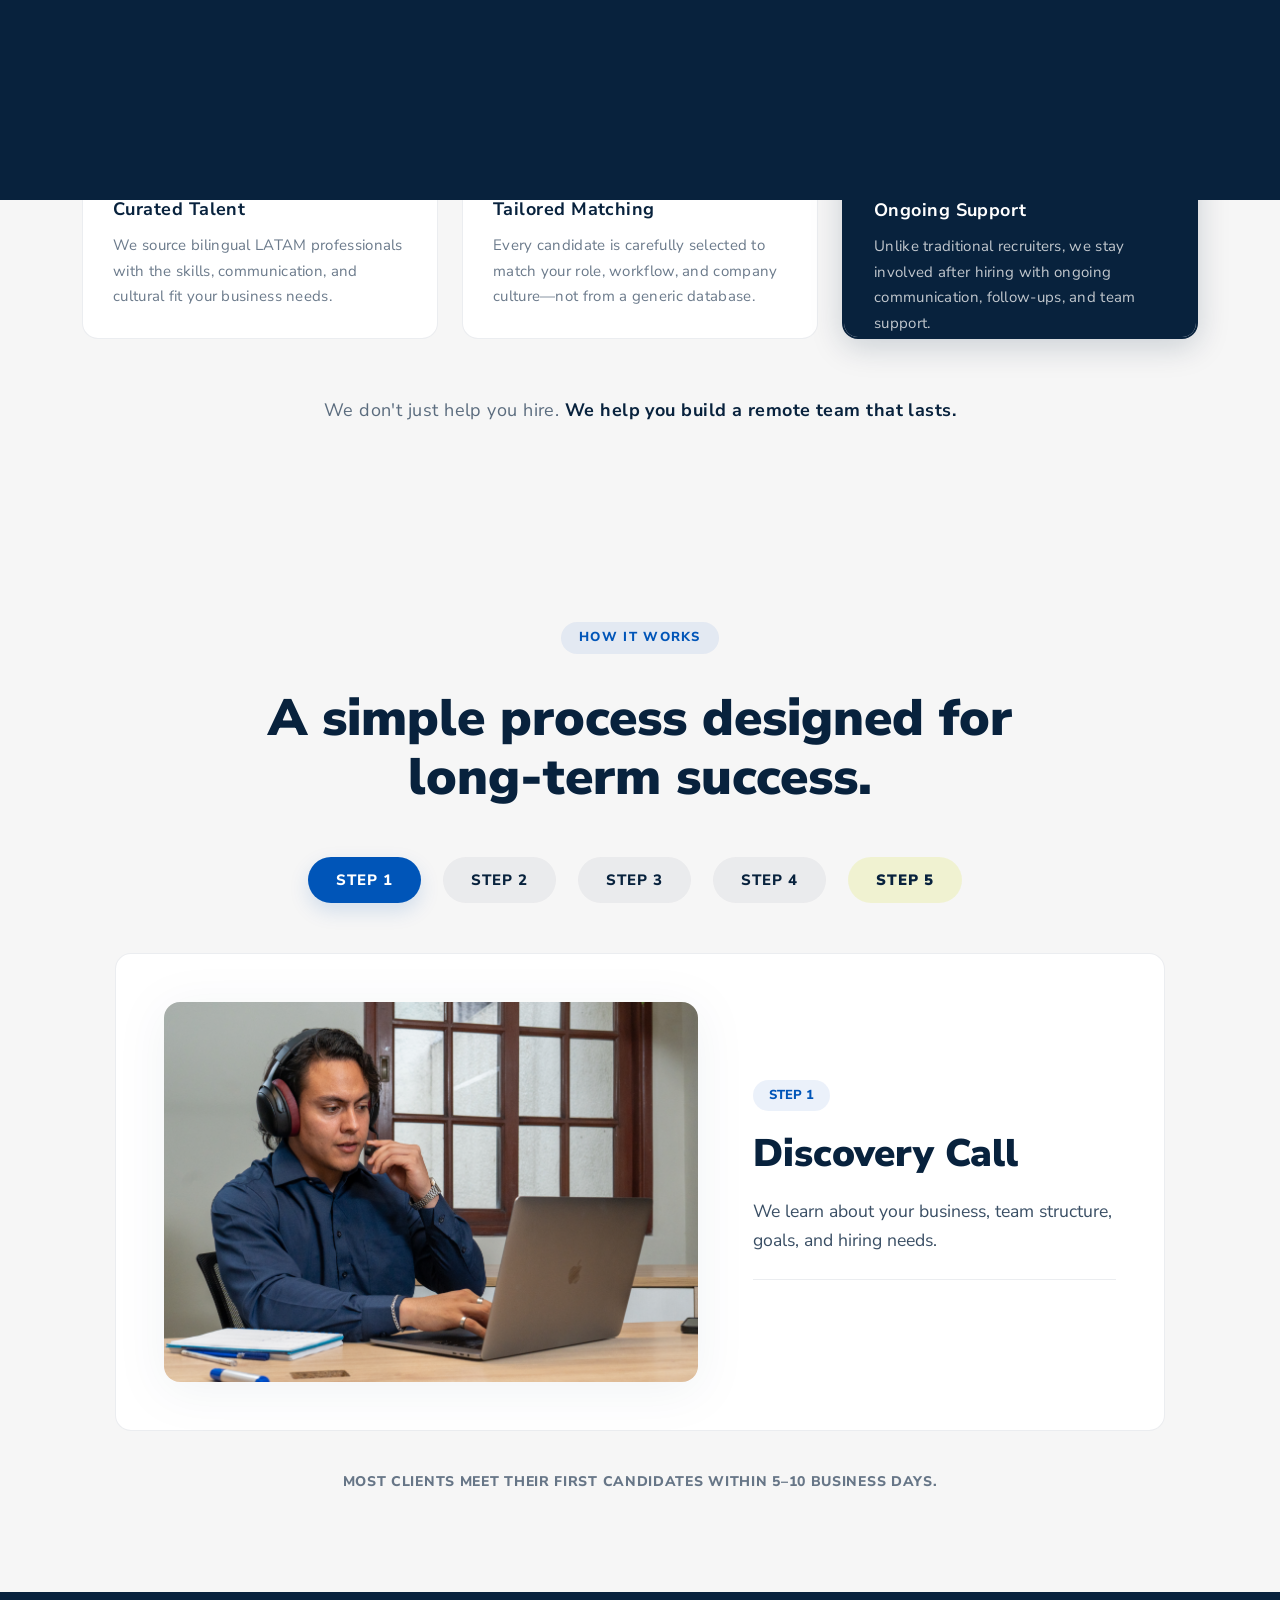
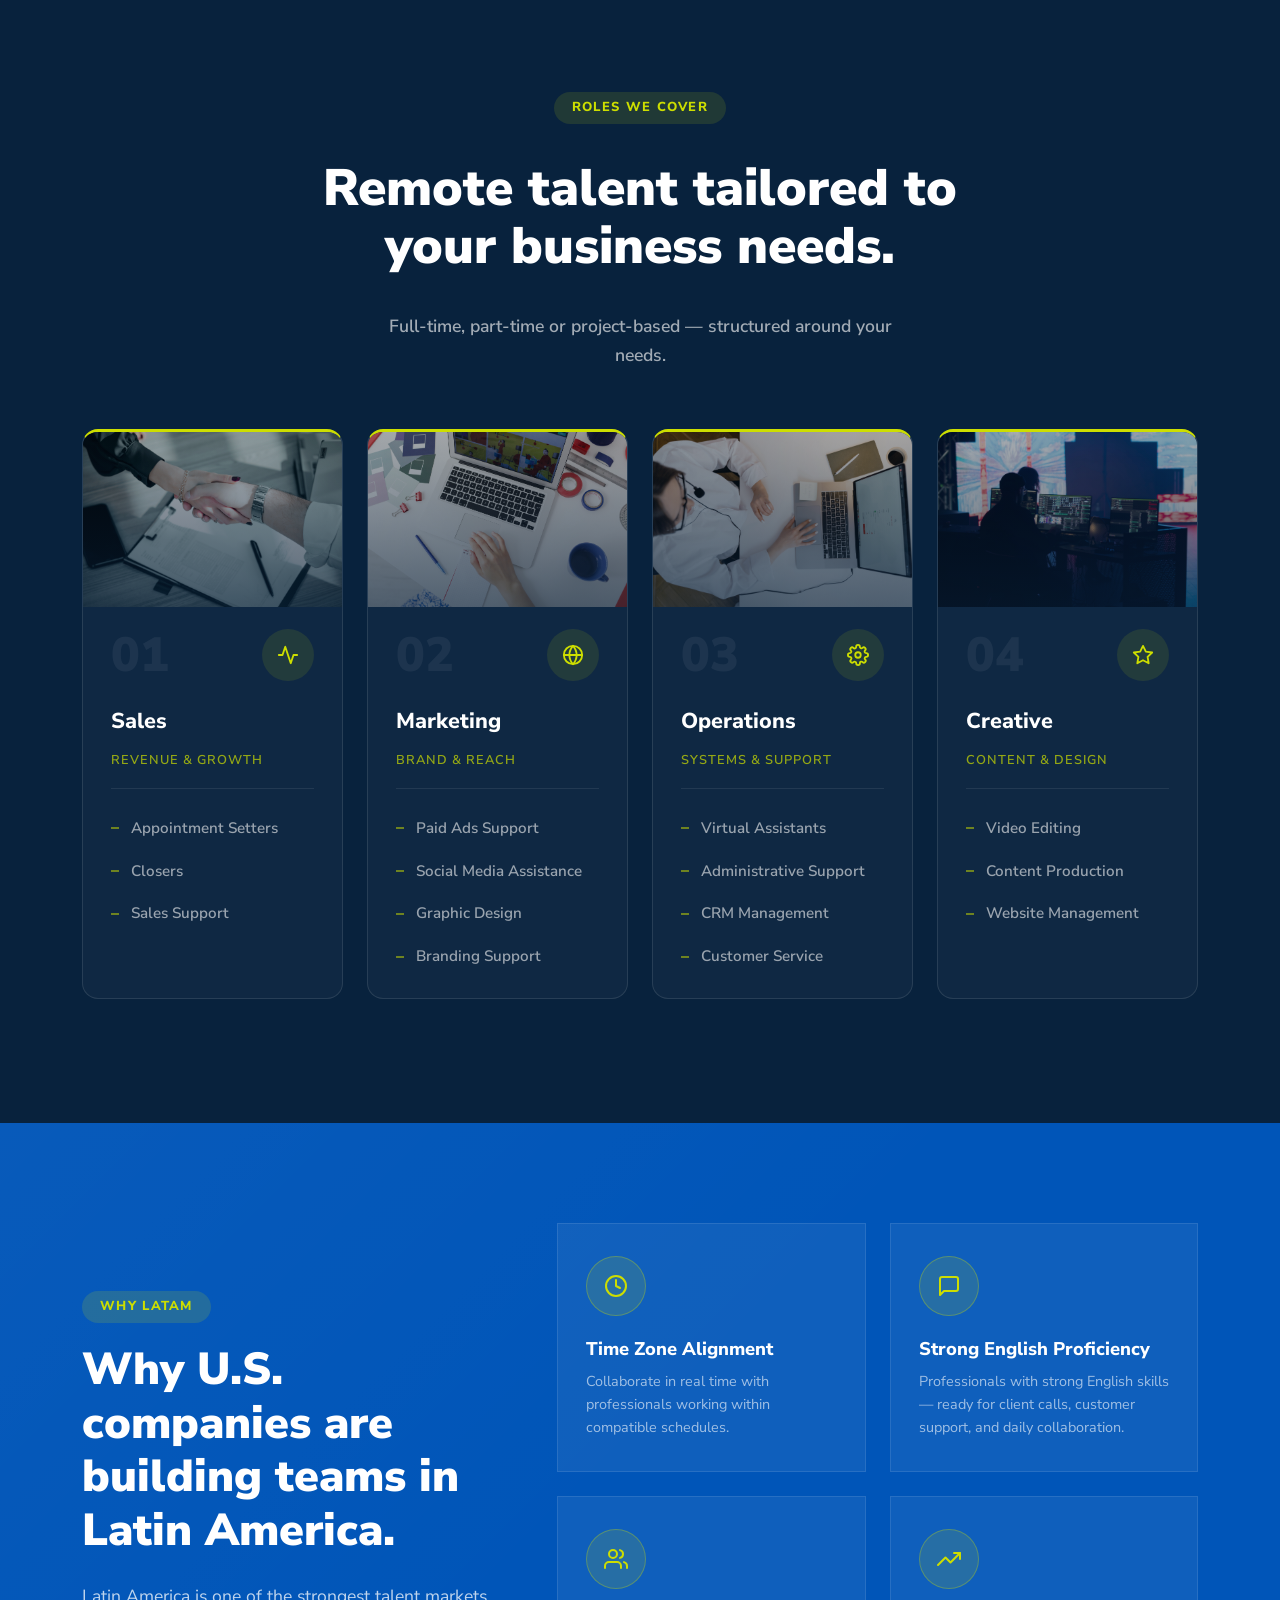
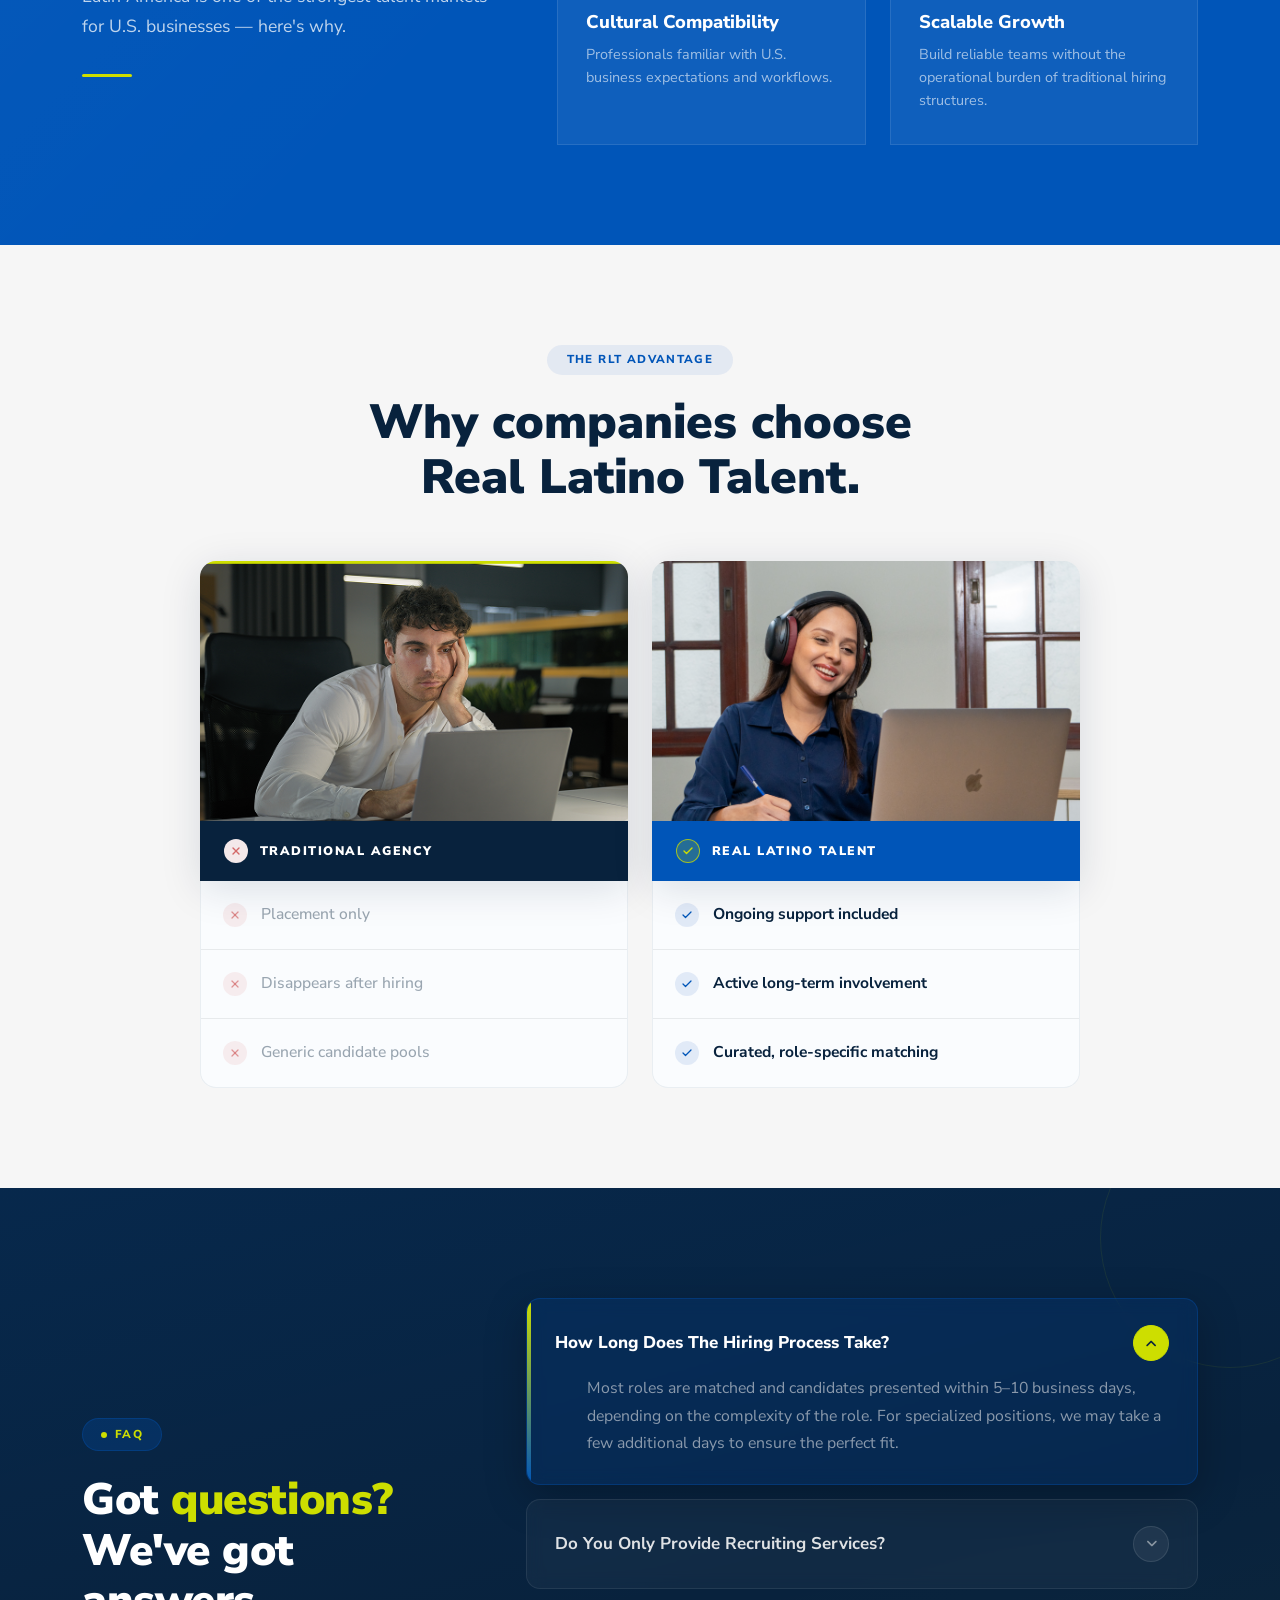
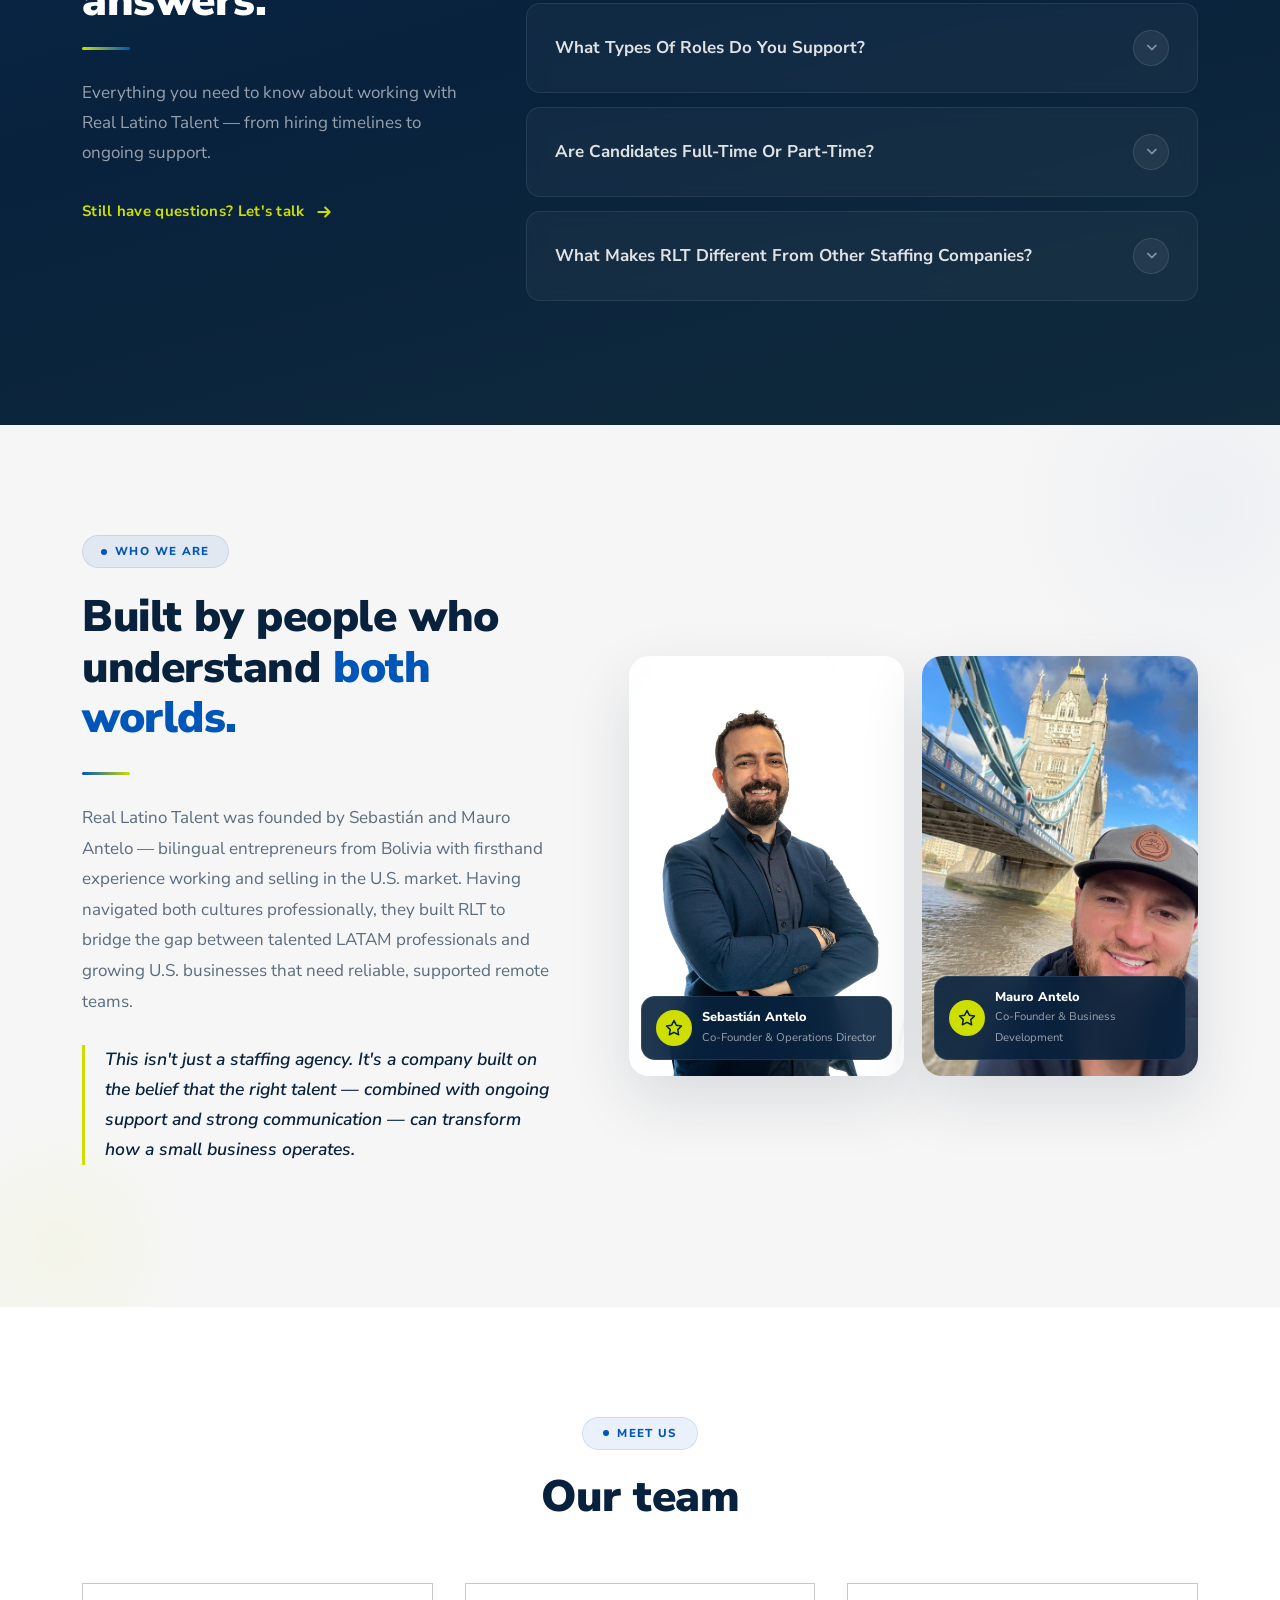
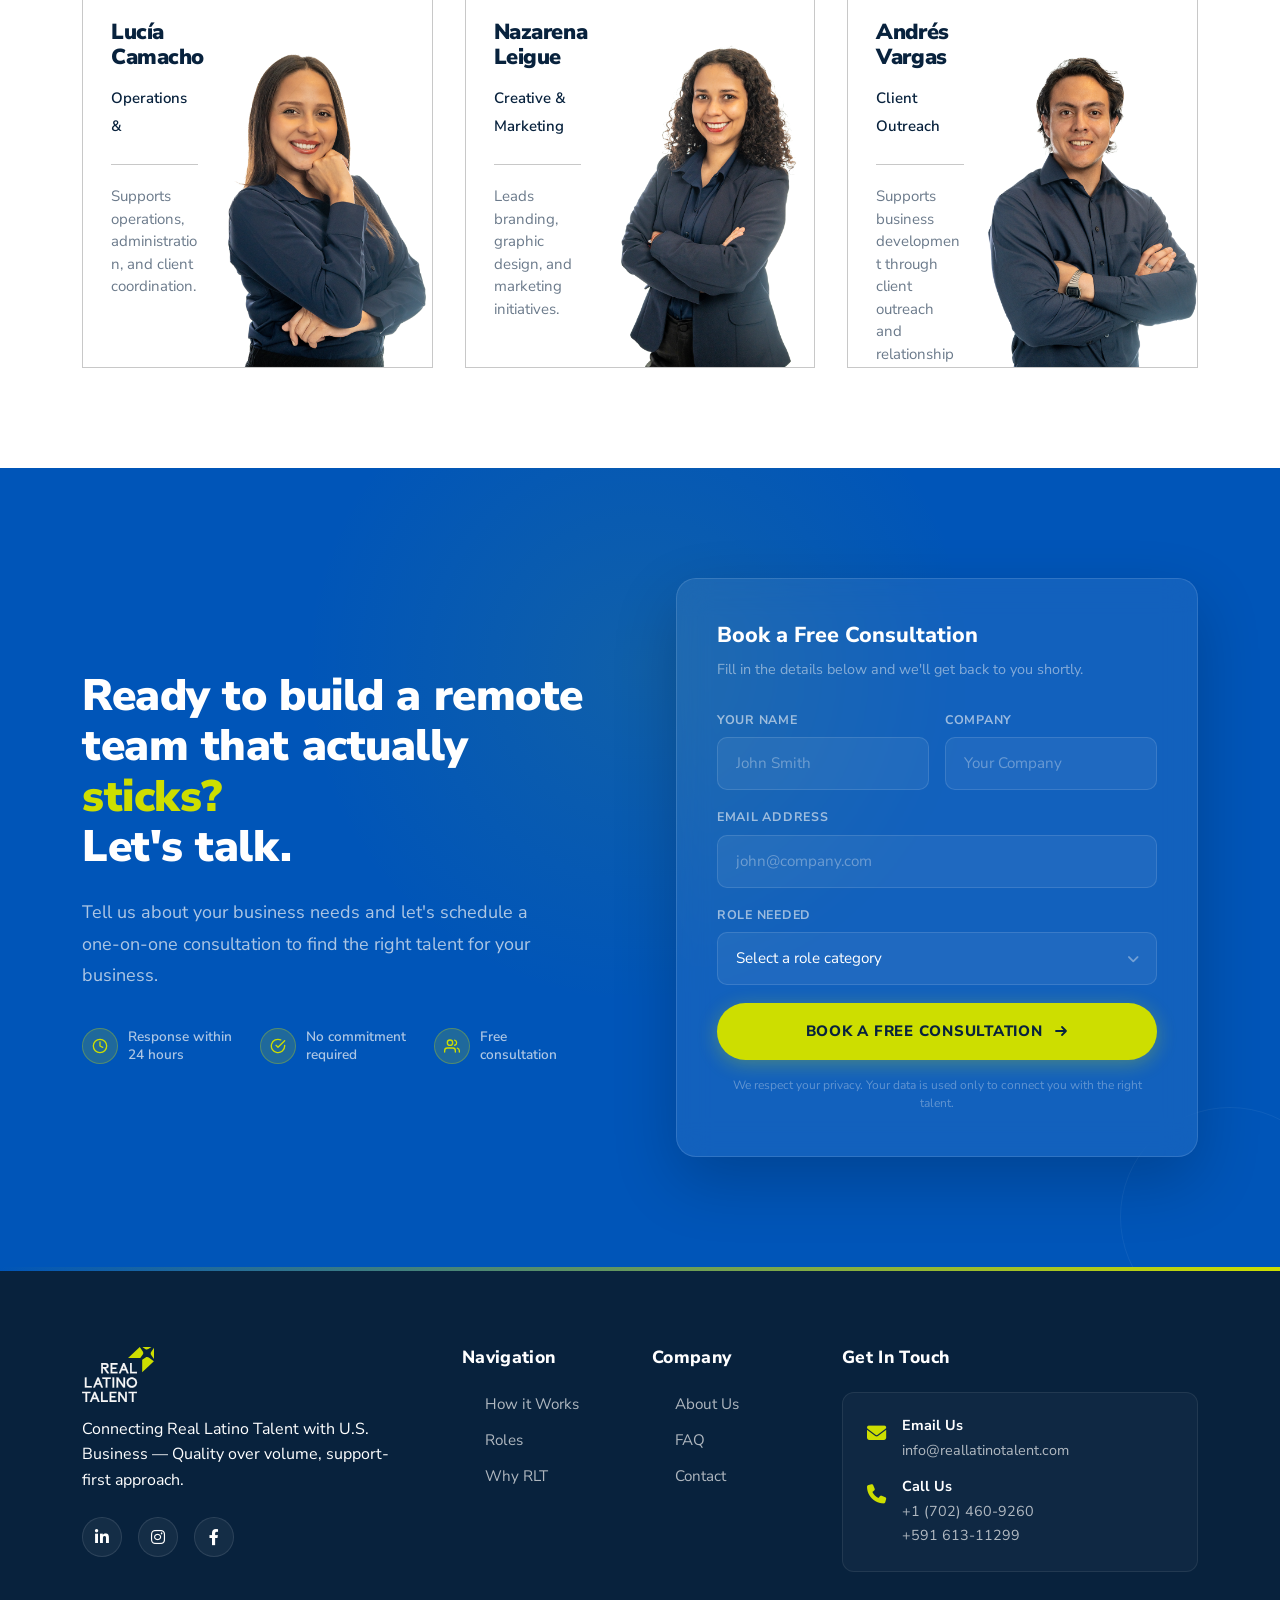
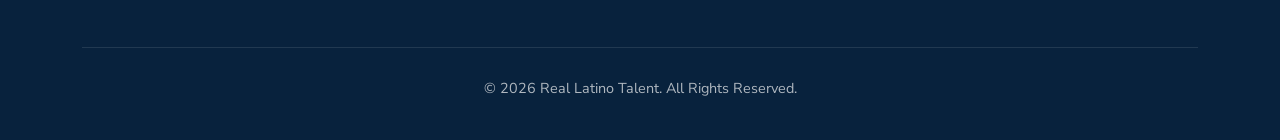
==== commit 3a86aae5: "Update styling for role cards and advantage section; adjust layout for better responsiveness" ====
--- a/main_files/business-consulting.html
+++ b/main_files/business-consulting.html
@@ -388,18 +388,140 @@
         text-decoration: none;
       }
 
-      .header-right .union {
+      #mobile-menu-trigger {
+        display: none !important;
+      }
+
+      .rlt-mobile-menu {
         display: none !important;
       }
     }
 
     @media (max-width: 991px) {
       .header-right {
-        display: none;
+        display: flex !important;
+      }
+
+      #mobile-menu-trigger {
+        display: flex !important;
+        align-items: center;
+        justify-content: center;
+        background: transparent;
+        border: none;
+        padding: 0;
+        margin: 0;
+      }
+
+      .rlt-header-cta {
+        display: none !important;
       }
 
       .top-bar {
-        justify-content: center !important;
+        justify-content: space-between !important;
+      }
+      
+      .logo-desktop {
+        display: none !important;
+      }
+      
+      .logo-mobile {
+        display: block !important;
+      }
+
+      .rlt-mobile-menu {
+        position: fixed;
+        top: 0;
+        right: -100%;
+        width: 100%;
+        max-width: 320px;
+        height: 100vh;
+        background-color: var(--rlt-navy);
+        z-index: 10000;
+        padding: 40px 30px;
+        display: flex;
+        flex-direction: column;
+        transition: right 0.3s ease;
+        box-shadow: -4px 0 15px rgba(0,0,0,0.5);
+      }
+
+      .rlt-mobile-menu.open {
+        right: 0;
+      }
+
+      .rlt-mobile-menu-close {
+        align-self: flex-end;
+        background: none;
+        border: none;
+        color: var(--rlt-lime);
+        font-size: 3rem;
+        line-height: 1;
+        cursor: pointer;
+        margin-bottom: 40px;
+      }
+
+      .rlt-mobile-nav-links {
+        list-style: none;
+        padding: 0;
+        margin: 0;
+        display: flex;
+        flex-direction: column;
+        gap: 25px;
+      }
+
+      .rlt-mobile-nav-links a {
+        color: var(--rlt-white);
+        text-decoration: none;
+        font-size: 1.25rem;
+        font-weight: 600;
+        font-family: var(--rlt-font-family);
+      }
+
+      .rlt-mobile-nav-links a:hover {
+        color: var(--rlt-lime);
+      }
+
+      .rlt-mobile-cta {
+        margin-top: 40px;
+        display: inline-flex;
+        align-items: center;
+        justify-content: center;
+        padding: 14px 24px;
+        font-size: 1rem;
+        letter-spacing: 0.05em;
+        background-color: var(--rlt-lime);
+        color: var(--rlt-navy);
+        font-weight: 800;
+        border-radius: 50px;
+        text-decoration: none;
+        text-transform: uppercase;
+      }
+      
+      body.rlt-business-page .rlt-hero-content {
+        display: flex;
+        flex-direction: column;
+      }
+      body.rlt-business-page .rlt-hero-badge {
+        order: -1 !important;
+        align-self: flex-start;
+      }
+      body.rlt-business-page .rlt-hero-content h1 {
+        order: 0 !important;
+      }
+      body.rlt-business-page .rlt-subheadline {
+        order: 1 !important;
+      }
+      body.rlt-business-page .rlt-cta-group {
+        order: 2 !important;
+        margin-top: 10px;
+        margin-bottom: 15px;
+      }
+      body.rlt-business-page .rlt-trust-line {
+        order: 3 !important;
+        margin-bottom: 30px;
+      }
+      body.rlt-business-page .rlt-hero-image-pane {
+        order: 4 !important;
+        margin-bottom: 0 !important;
       }
     }
   </style>
@@ -508,8 +630,8 @@
       <div class="top-bar">
         <div class="logo">
           <a href="business-consulting.html">
-            <img alt="Real Latino Talent" src="assets/logos%20svg/2.%20Logos%20SVG/Logo%20Principal%202.svg"
-              height="55">
+            <img class="logo-desktop" alt="Real Latino Talent" src="assets/logos%20svg/2.%20Logos%20SVG/Logo%20Principal%202.svg" height="55">
+            <img class="logo-mobile" alt="Real Latino Talent" src="assets/logos%20svg/2.%20Logos%20SVG/Variación%20icono%202.svg" height="40" style="display: none;">
           </a>
         </div>
         <nav class="rlt-main-nav">
@@ -524,17 +646,27 @@
         </nav>
         <div class="header-right">
           <a href="#contact" class="rlt-header-cta">Book a Call</a>
-          <a href="#" class="union" id="show">
-            <svg width="24" height="6" viewBox="0 0 24 6" xmlns="http://www.w3.org/2000/svg">
-              <path
-                d="M2.85938 0C4.41439 8.73645e-05 5.6748 1.2604 5.6748 2.81543C5.67474 4.3704 4.41435 5.63077 2.85938 5.63086C1.30433 5.63086 0.0440144 4.37046 0.0439453 2.81543C0.0439453 1.26034 1.30429 0 2.85938 0ZM11.8691 0C13.4242 0 14.6855 1.26034 14.6855 2.81543C14.6855 4.37046 13.4242 5.63086 11.8691 5.63086C10.3143 5.63065 9.05378 4.37033 9.05371 2.81543C9.05371 1.26047 10.3142 0.00021094 11.8691 0ZM20.8799 0C22.435 0 23.6953 1.26034 23.6953 2.81543C23.6952 4.37046 22.4349 5.63086 20.8799 5.63086C19.3249 5.63083 18.0645 4.37044 18.0645 2.81543C18.0645 1.26036 19.3248 3.00267e-05 20.8799 0Z" />
-            </svg>
+          <a href="#" id="mobile-menu-trigger">
+            <img src="assets/Frame%202(2).svg" alt="Menu" height="34" />
           </a>
         </div>
       </div>
     </div>
   </header>
   <!-- header end -->
+  <!-- mobile menu overlay -->
+  <div class="rlt-mobile-menu" id="mobile-menu-overlay">
+    <button class="rlt-mobile-menu-close" id="mobile-menu-close">&times;</button>
+    <ul class="rlt-mobile-nav-links">
+      <li><a href="#how-it-works" class="mobile-nav-item">How It Works</a></li>
+      <li><a href="#roles-we-cover" class="mobile-nav-item">Roles</a></li>
+      <li><a href="#why-rlt" class="mobile-nav-item">Why RLT</a></li>
+      <li><a href="#rlt-faq-section" class="mobile-nav-item">FAQ</a></li>
+      <li><a href="#rlt-about" class="mobile-nav-item">Who We Are</a></li>
+      <li><a href="#contact" class="mobile-nav-item">Contact</a></li>
+    </ul>
+    <a href="#contact" class="rlt-mobile-cta mobile-nav-item">Book a Call</a>
+  </div>
   <!-- ============================================================
      RLT HERO SECTION
      Real Latino Talent — Remote LATAM Staffing
@@ -867,6 +999,10 @@
       padding: 36px 32px;
       position: relative;
       overflow: hidden;
+      width: 100%;
+      max-width: 442.66px;
+      height: 456.89px;
+      margin: 0 auto;
       /* Smooth lift + shadow on hover (matches template .count-text pattern) */
       transition: transform 0.35s cubic-bezier(0.4, 0, 0.2, 1),
         box-shadow 0.35s cubic-bezier(0.4, 0, 0.2, 1),
@@ -1794,6 +1930,9 @@
     /* ─── ROLE CARD IMAGE UPGRADE ─── */
     .role-card {
       padding: 0;
+      width: 100%;
+      height: 100%;
+      margin: 0 auto;
     }
 
     .role-card-img {
@@ -2471,7 +2610,7 @@
 
       <div class="rlt-advantage-heading">
         <div class="rlt-advantage-badge">The RLT Advantage</div>
-        <h2>Why companies choose<br>Real Latino Talent.</h2>
+        <h2>Why companies <br class="d-lg-none">choose<br>Real Latino Talent.</h2>
       </div>
 
       <div class="rlt-advantage-grid">
@@ -3384,28 +3523,16 @@
       }
 
       .rlt-about-images {
-        grid-template-columns: 1fr 1fr;
-        gap: 12px;
+        grid-template-columns: 1fr;
+        gap: 24px;
       }
 
       .rlt-about-photo-card img {
-        min-height: 260px;
-      }
-
-      .rlt-about-photo-badge {
-        padding: 10px 10px;
-        gap: 8px;
-      }
-
-      .rlt-about-photo-badge .badge-initial {
-        width: 30px;
-        height: 30px;
-        font-size: 0.75rem;
-      }
-
-      .rlt-about-photo-badge .badge-info strong {
-        font-size: 0.7rem;
-      }
+        min-height: 420px;
+        height: auto;
+      }
+
+      /* Badge uses desktop styling since it's full width */
     }
   </style>
 
@@ -4703,6 +4830,16 @@
     }
 
     @media (max-width: 991px) {
+      body.rlt-business-page .rlt-problem-card {
+        max-width: 350px;
+        height: 480.39px;
+      }
+      
+      body.rlt-business-page .role-card {
+        max-width: 350px;
+        min-height: 593.48px;
+      }
+
       body.rlt-business-page .rlt-hero {
         display: flex;
         flex-direction: column;
@@ -4711,19 +4848,25 @@
 
       body.rlt-business-page .rlt-hero-content-wrapper {
         order: 1;
-        padding: 120px 0 42px;
+        padding: 120px 0 0px;
       }
 
       body.rlt-business-page .rlt-hero-image-pane {
-        order: 2;
-        height: clamp(260px, 48vw, 390px);
-        margin: 0 auto 44px;
-        padding: 0 12px;
+        order: 4 !important;
+        height: clamp(400px, 85vw, 650px) !important;
+        margin: 0 -15px -40px -15px !important;
+        padding: 0 !important;
+        width: calc(100% + 30px) !important;
+        z-index: 1;
       }
 
       body.rlt-business-page .rlt-hero-image-pane img {
         object-position: bottom center;
-        border-radius: 14px;
+        border-radius: 14px 14px 0 0;
+        display: block;
+        vertical-align: bottom;
+        width: 100%;
+        height: 100%;
       }
 
       body.rlt-business-page .rlt-hero .rlt-hero-content,
@@ -5274,4 +5417,31 @@
     })();
   </script>
 
+  <script>
+    document.addEventListener('DOMContentLoaded', function() {
+      const trigger = document.getElementById('mobile-menu-trigger');
+      const closeBtn = document.getElementById('mobile-menu-close');
+      const menu = document.getElementById('mobile-menu-overlay');
+      const items = document.querySelectorAll('.mobile-nav-item');
+
+      if (trigger && menu) {
+        trigger.addEventListener('click', function(e) {
+          e.preventDefault();
+          menu.classList.add('open');
+        });
+      }
+
+      if (closeBtn && menu) {
+        closeBtn.addEventListener('click', function() {
+          menu.classList.remove('open');
+        });
+      }
+
+      items.forEach(function(item) {
+        item.addEventListener('click', function() {
+          menu.classList.remove('open');
+        });
+      });
+    });
+  </script>
 </body>
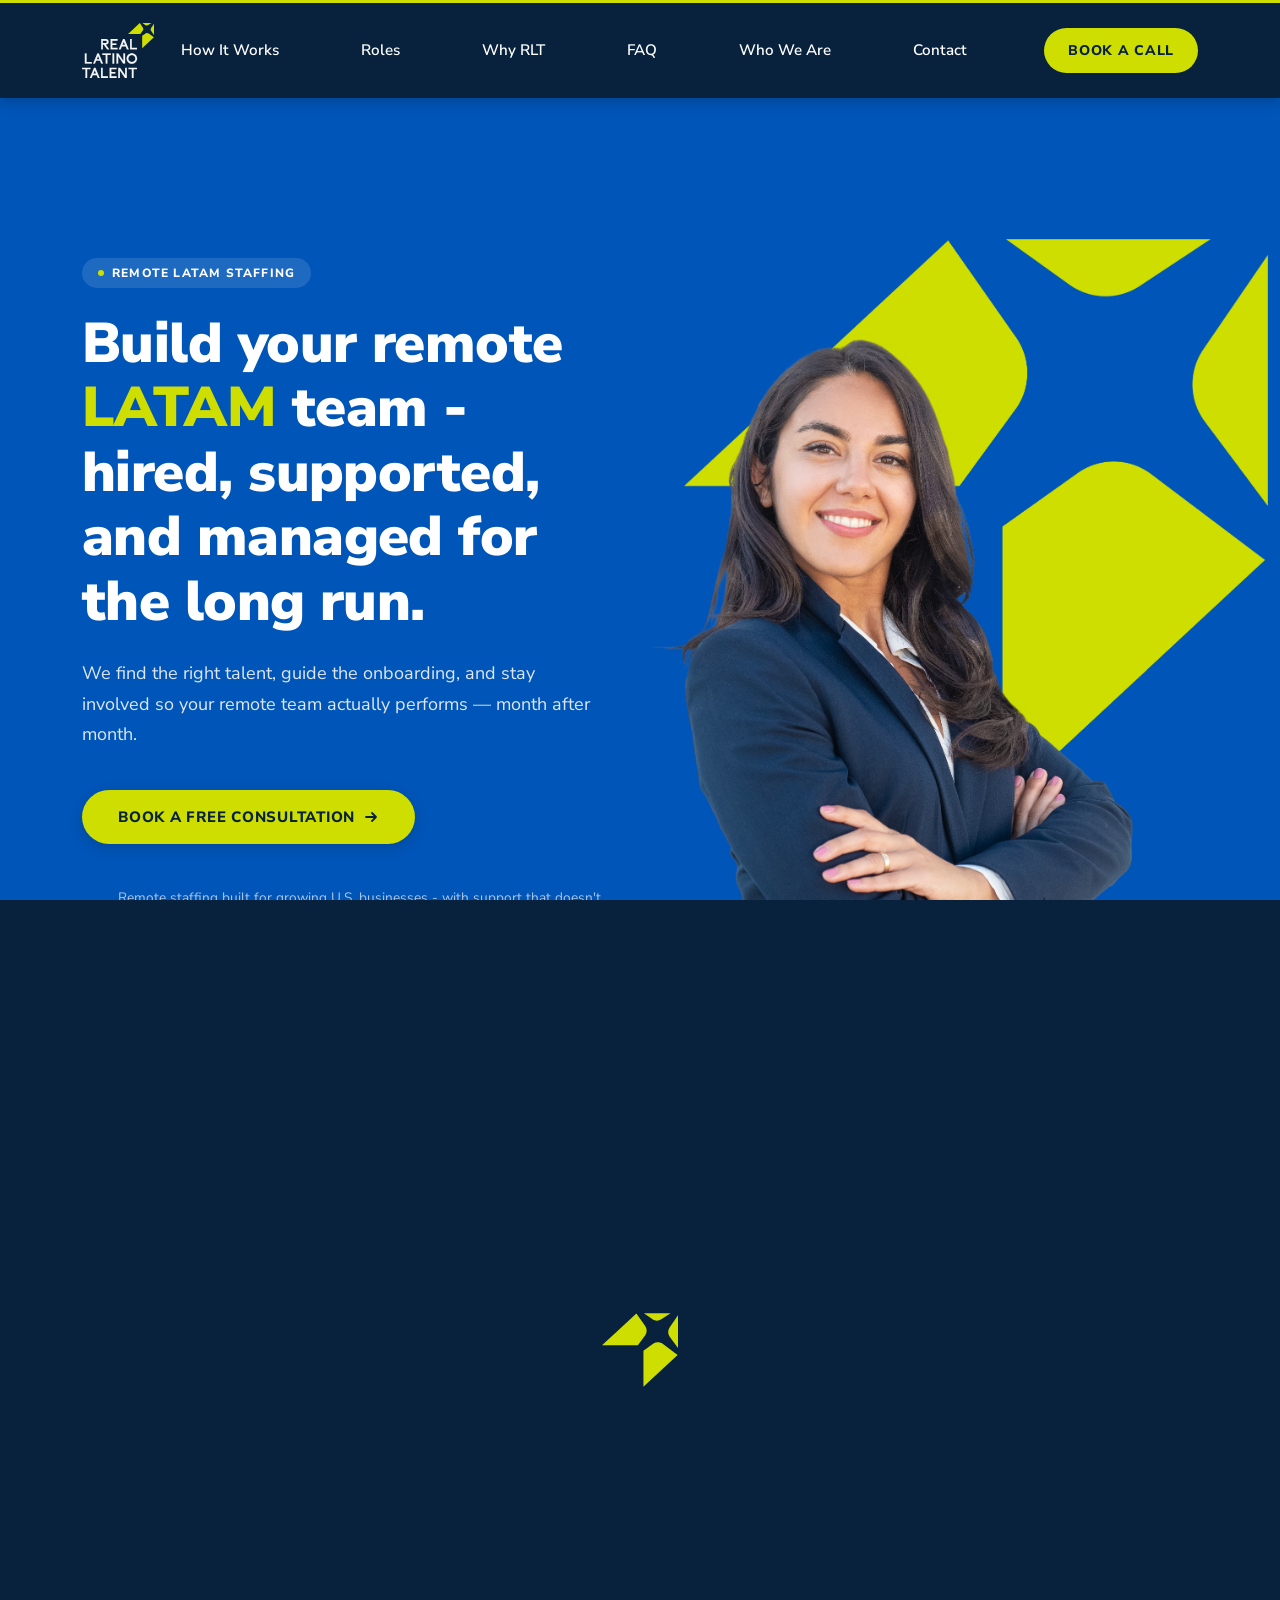
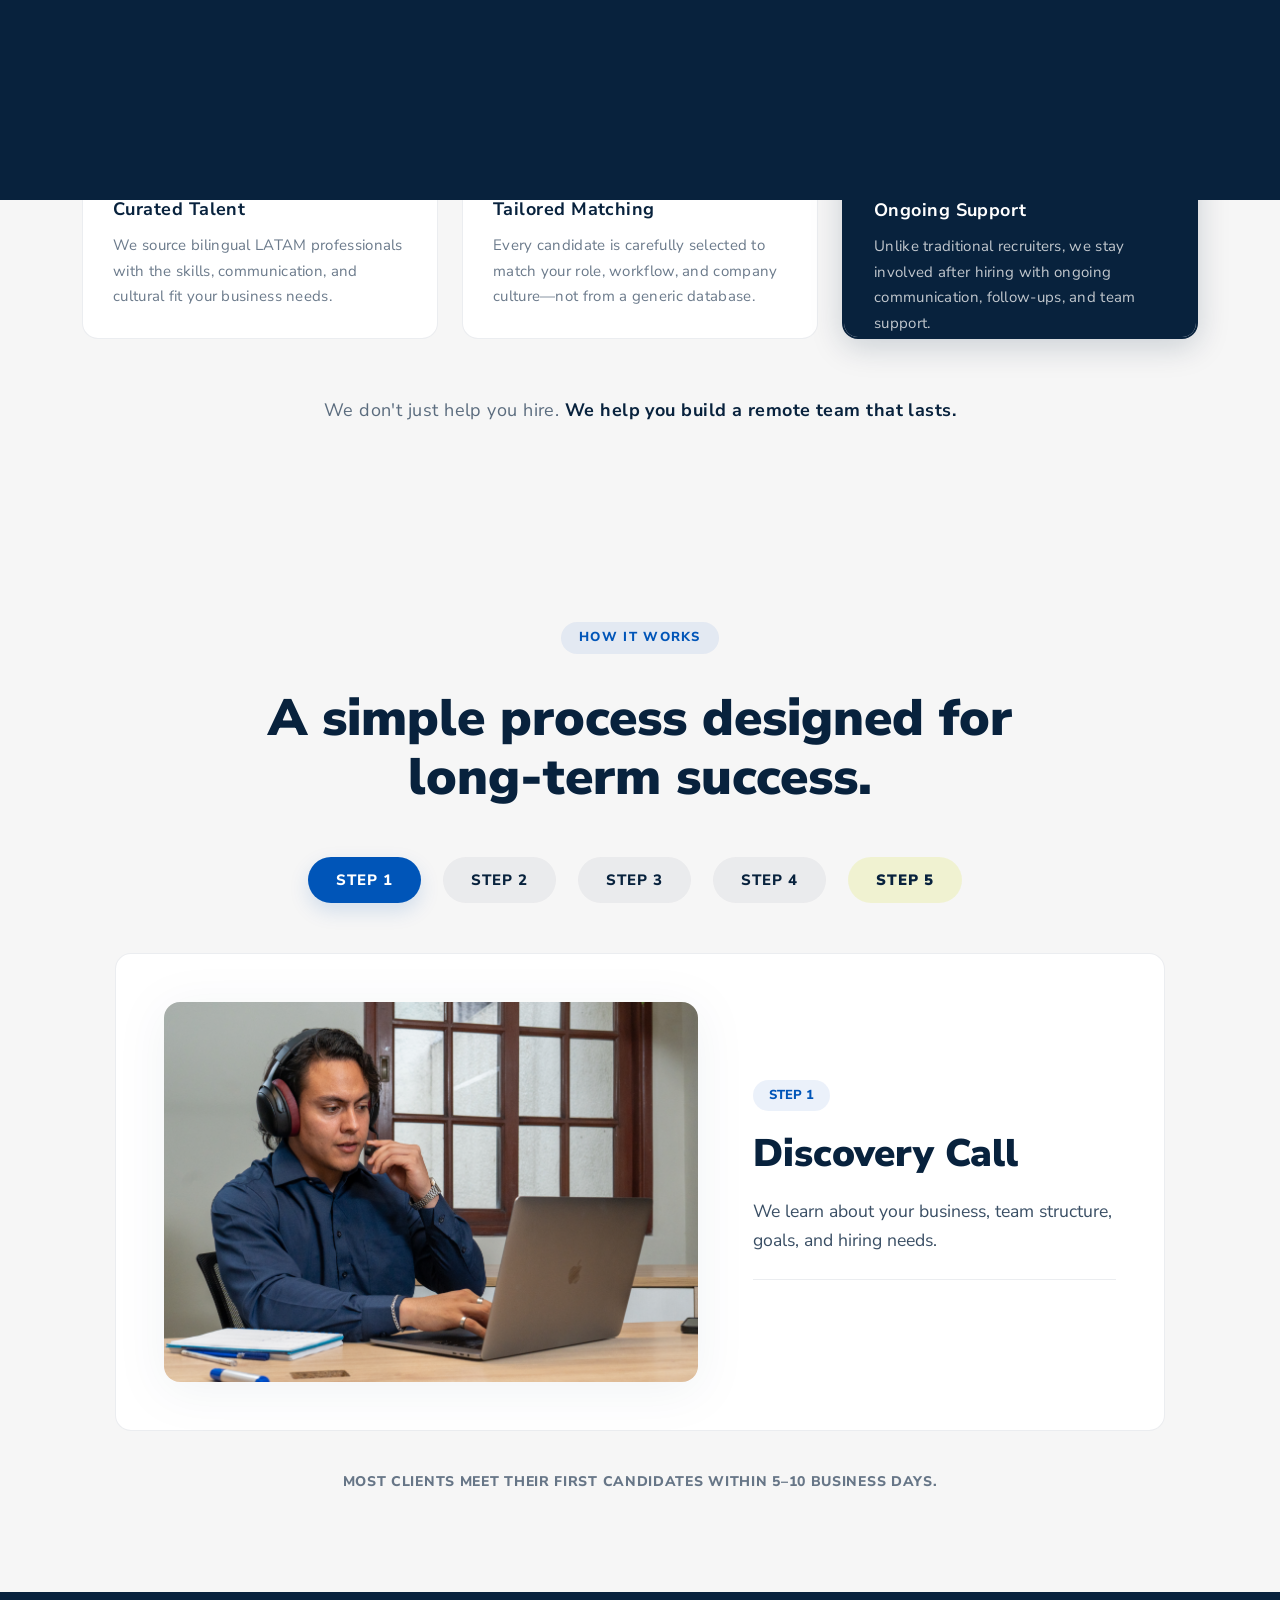
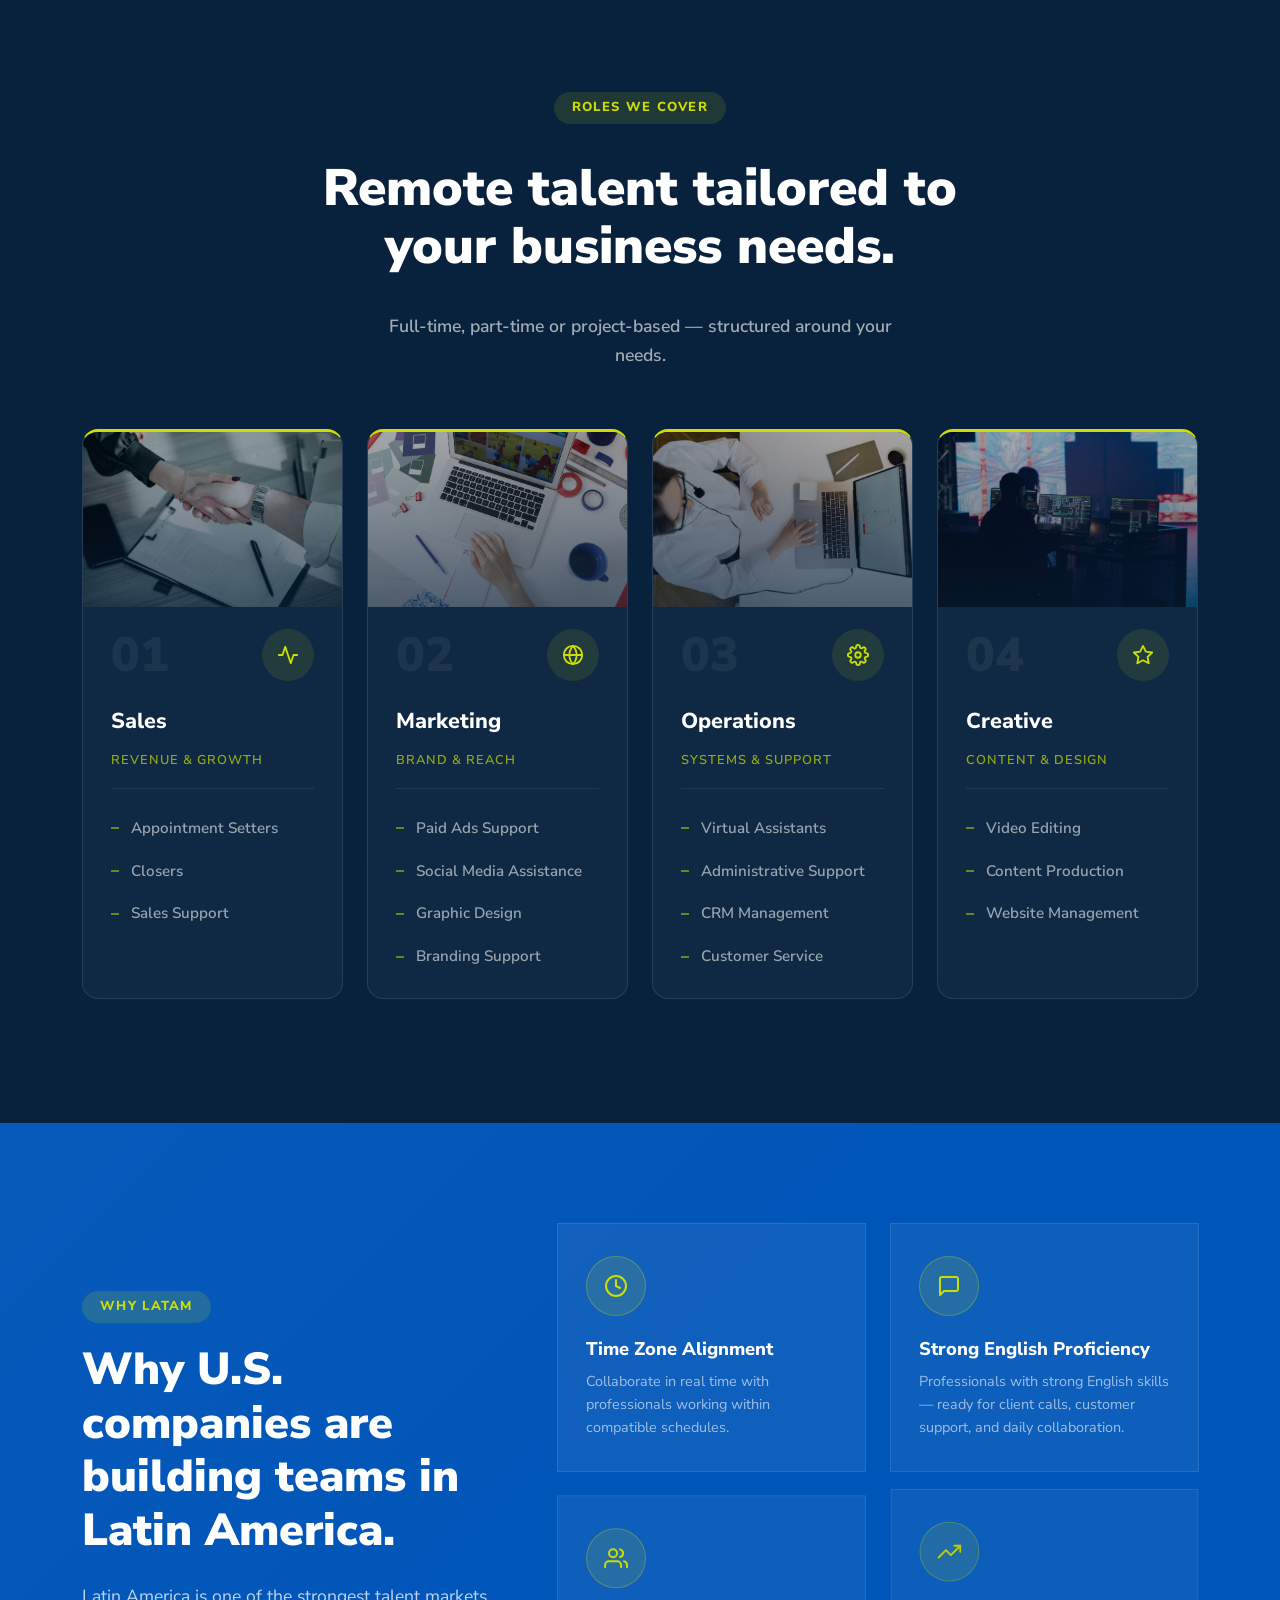
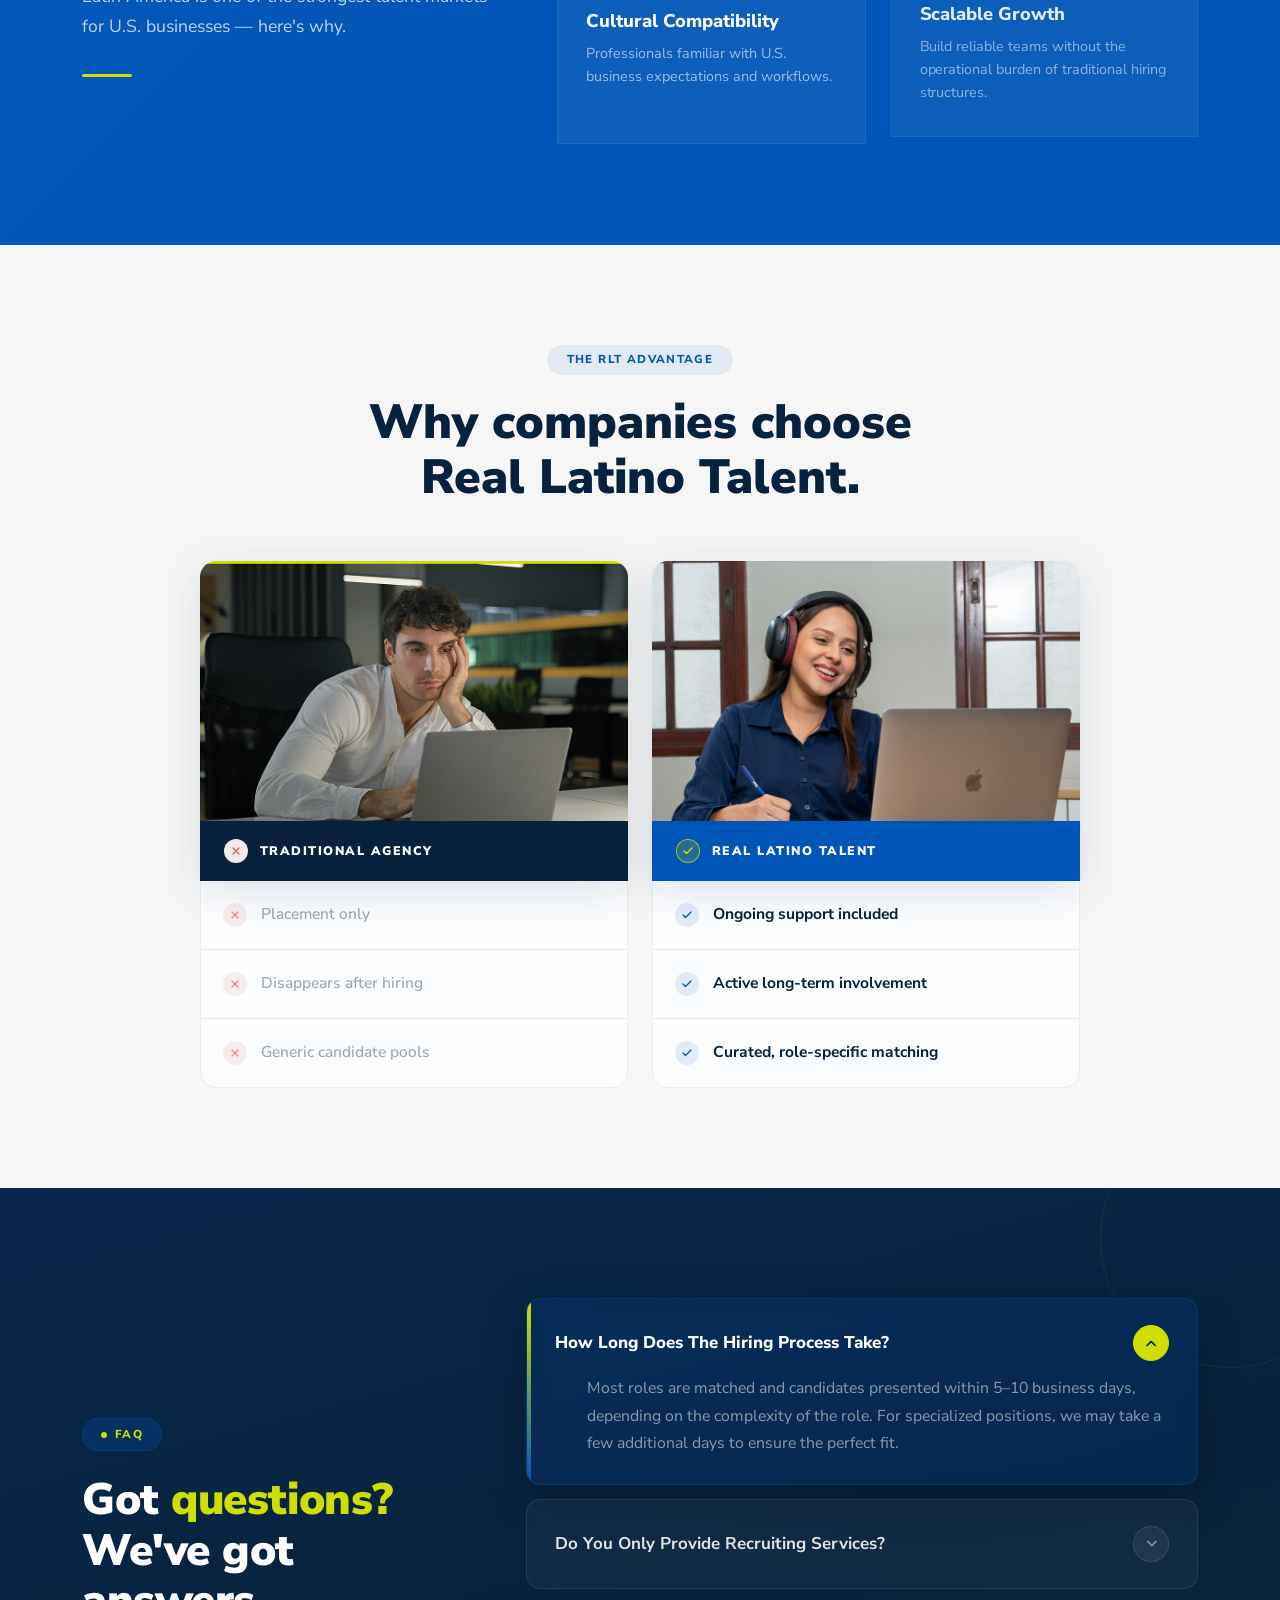
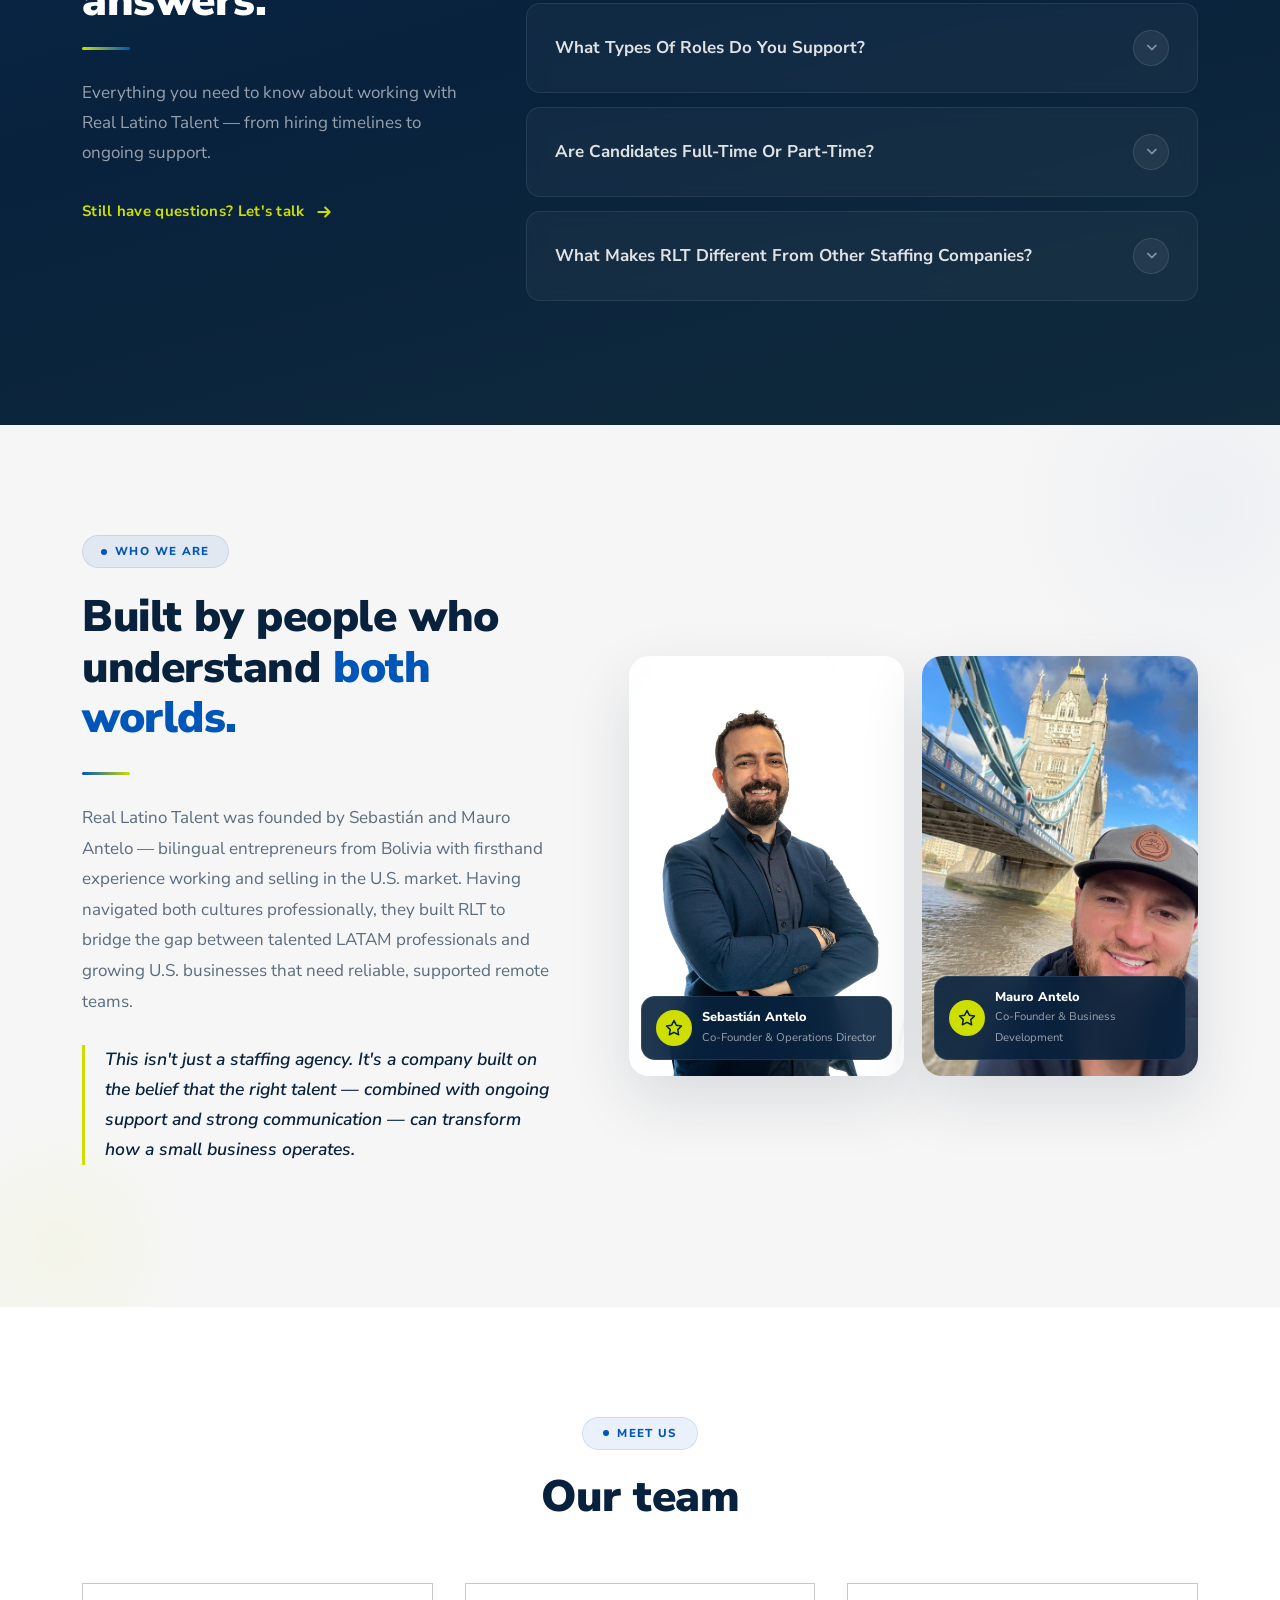
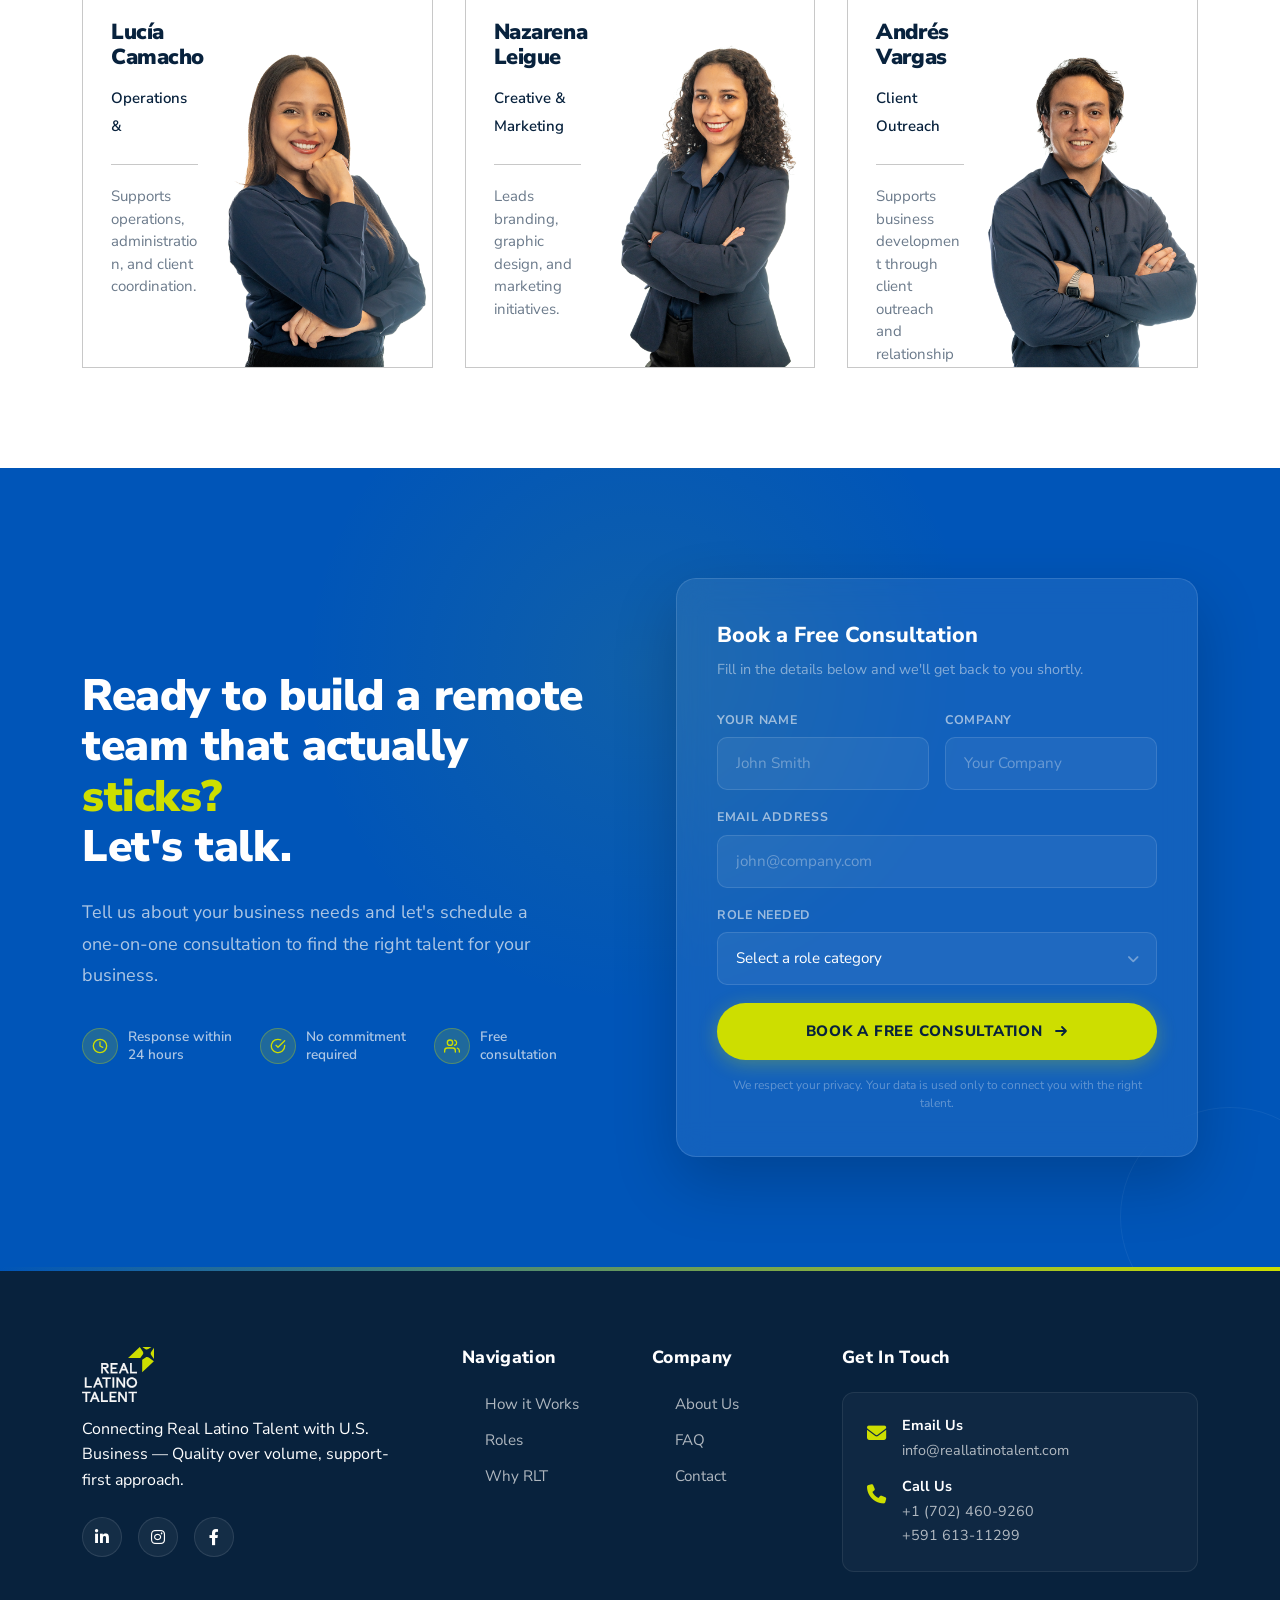
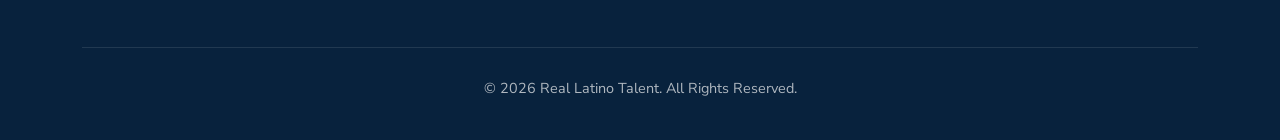
==== commit b771f4b1: "Adjust mobile layout and padding for improved responsiveness; set image height for consistency" ====
--- a/main_files/business-consulting.html
+++ b/main_files/business-consulting.html
@@ -1554,6 +1554,10 @@
       #how-it-works .nav-pills {
         flex-wrap: wrap;
       }
+
+      #how-it-works .smooth-img img {
+        height: 220px;
+      }
     }
   </style>
 
@@ -3811,29 +3815,7 @@
     }
 
     @media (max-width: 600px) {
-      .rlt-meet-card {
-        flex-direction: column;
-        height: auto;
-      }
-
-      .rlt-meet-text {
-        flex: unset;
-        border-bottom: 1px solid #C8C8C8;
-      }
-
-      .rlt-meet-top {
-        flex: unset;
-        padding: 24px 20px 16px 22px;
-      }
-
-      .rlt-meet-bottom {
-        padding: 16px 20px 24px 22px;
-      }
-
-      .rlt-meet-photo {
-        height: 260px;
-        flex: unset;
-      }
+      /* Retain row layout from 991px breakpoint for mobile as well to match user's image */
 
       #rlt-meet-us {
         padding: 60px 0;
@@ -4848,7 +4830,7 @@
 
       body.rlt-business-page .rlt-hero-content-wrapper {
         order: 1;
-        padding: 120px 0 0px;
+        padding: 35px 0 0px;
       }
 
       body.rlt-business-page .rlt-hero-image-pane {
@@ -4939,7 +4921,7 @@
       }
 
       body.rlt-business-page .rlt-hero-content-wrapper {
-        padding-top: 104px;
+        padding-top: 35px;
         padding-bottom: 34px;
         text-align: left;
       }
@@ -5107,7 +5089,7 @@
       }
 
       body.rlt-business-page .rlt-hero-content-wrapper {
-        padding-top: 92px;
+        padding-top: 35px;
       }
 
       body.rlt-business-page .rlt-hero-image-pane {
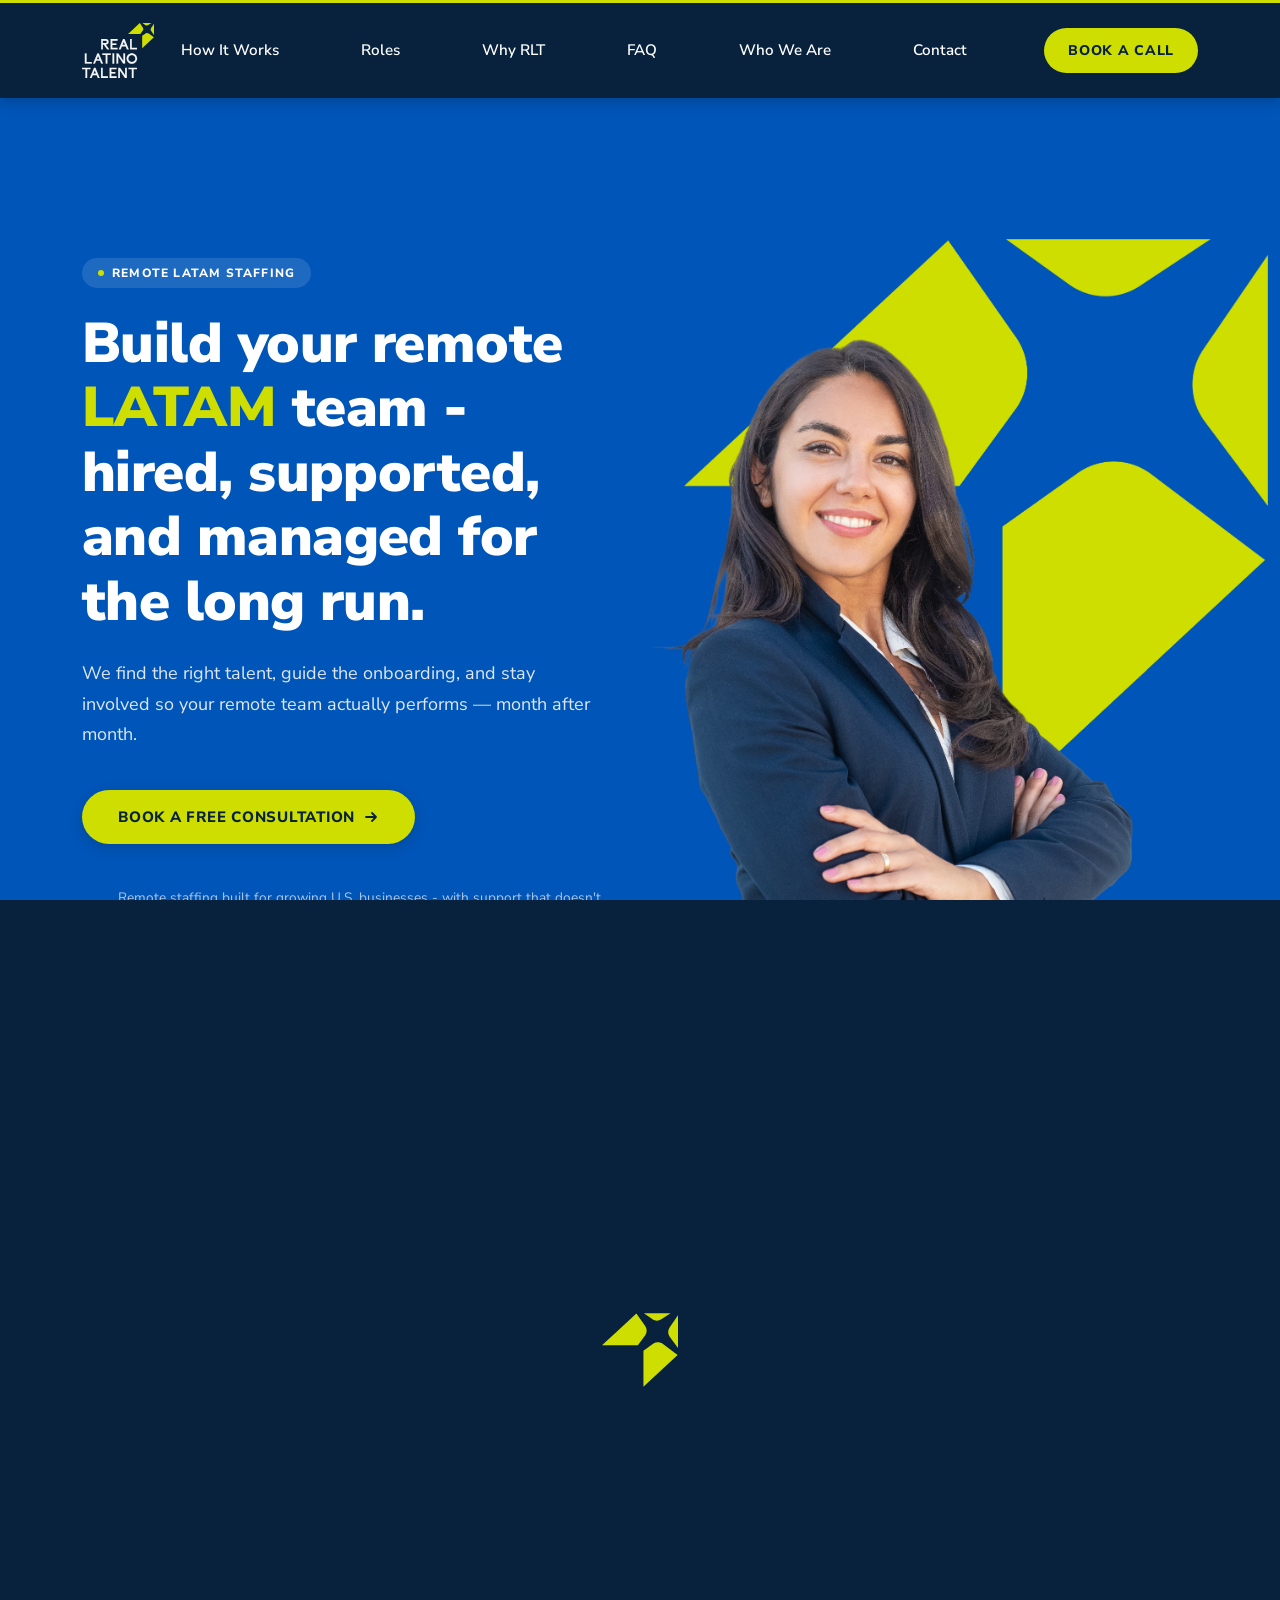
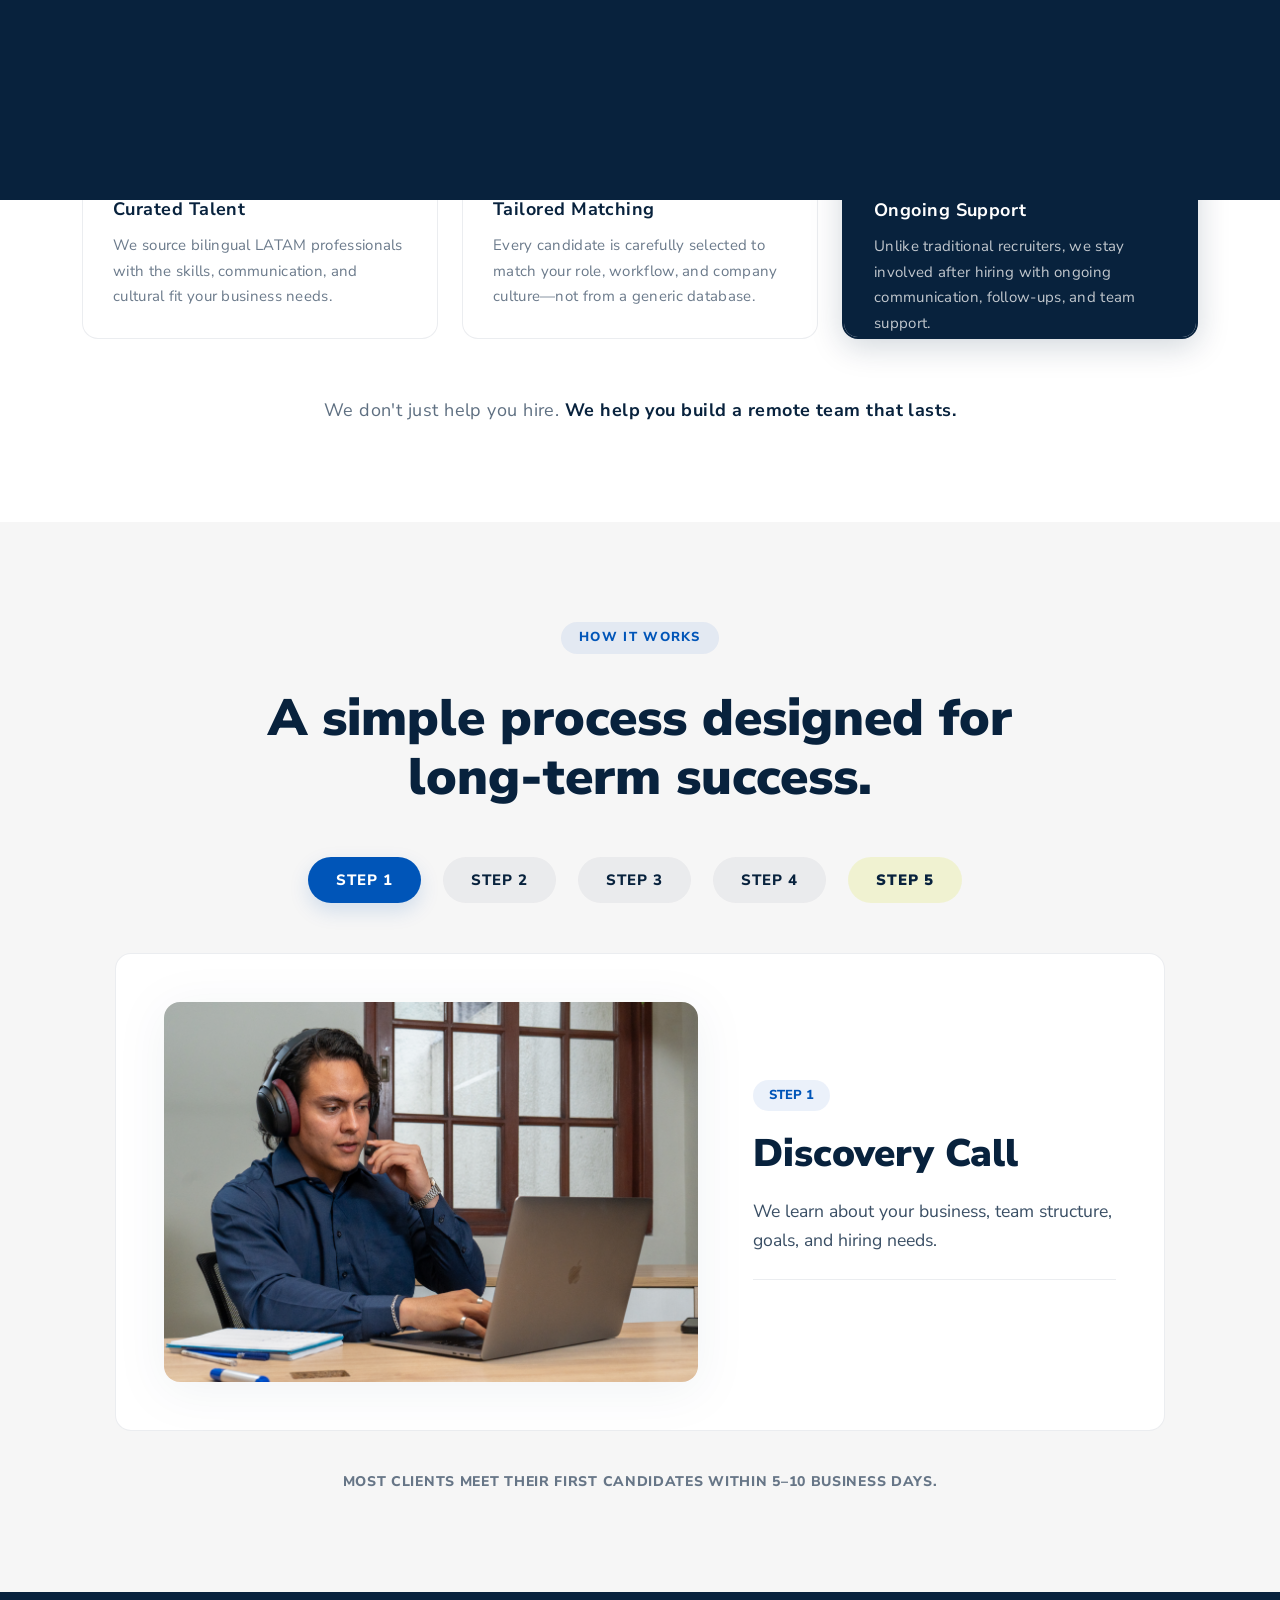
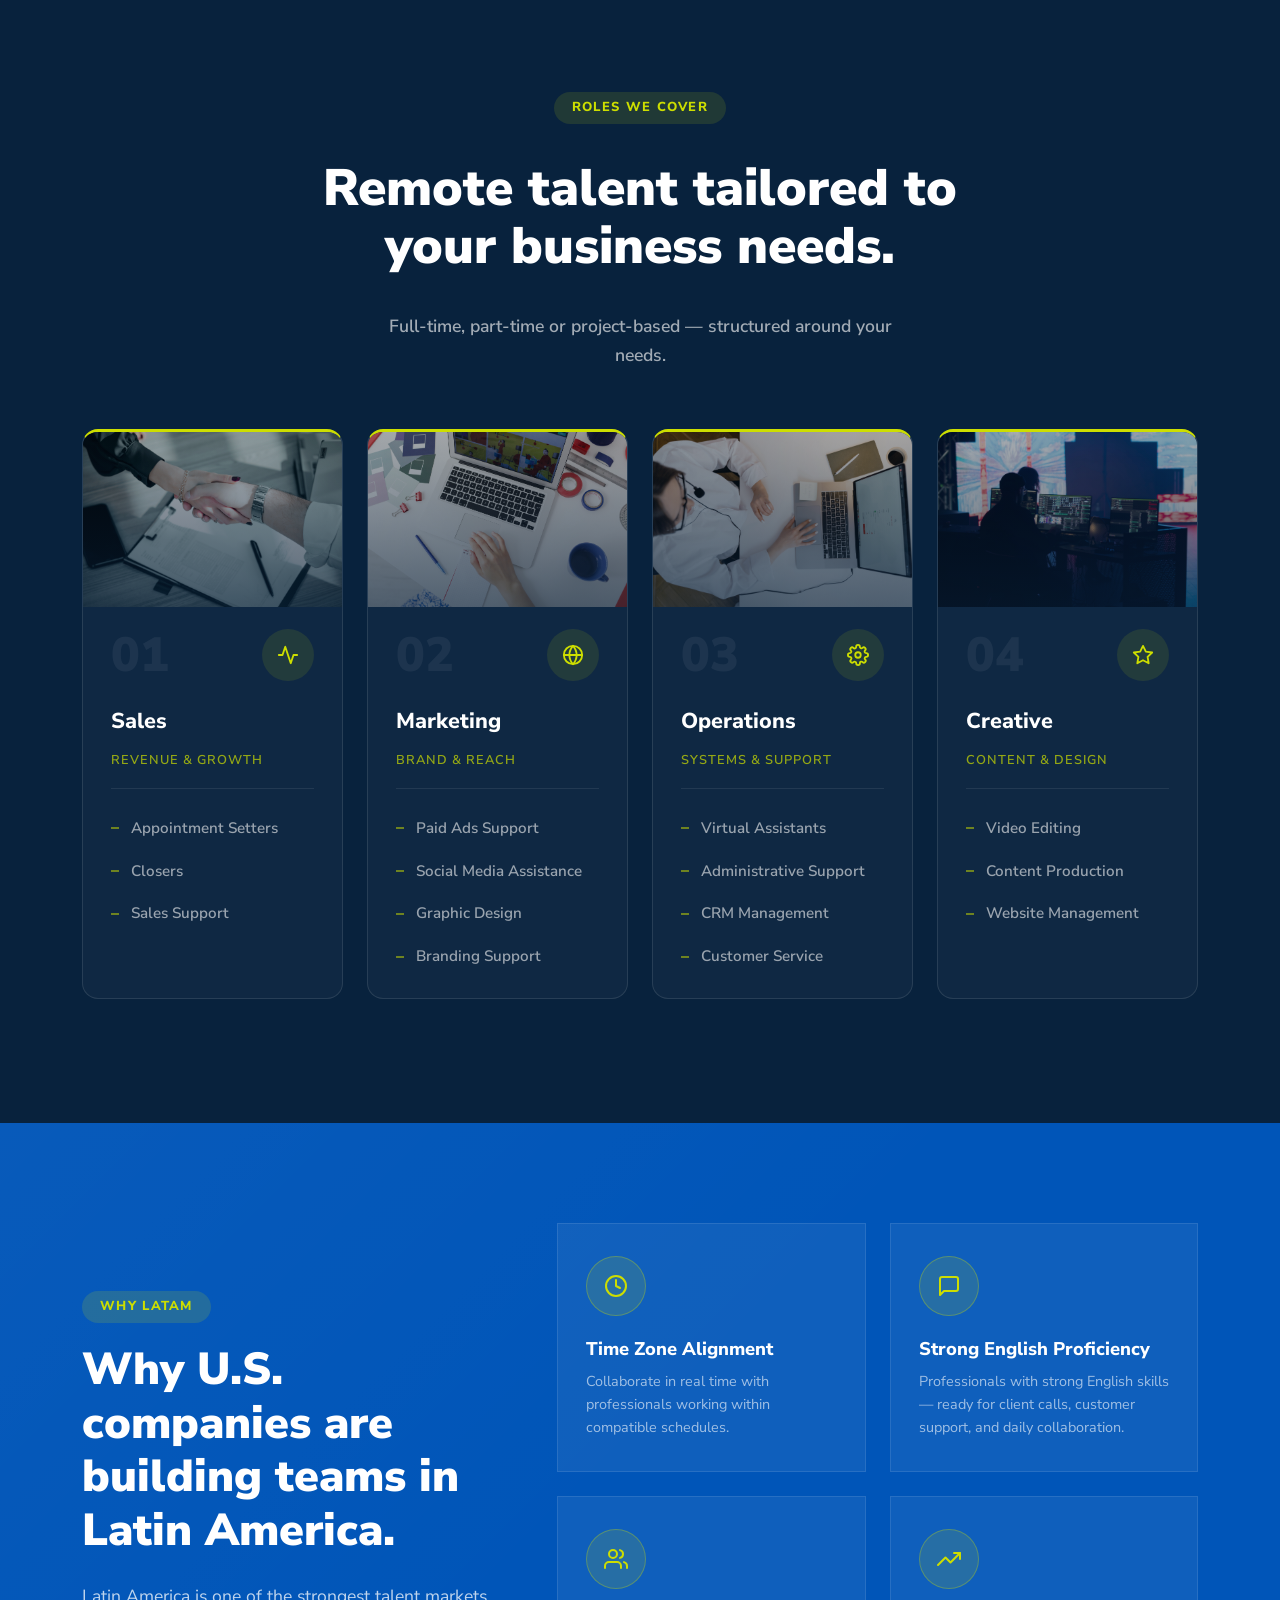
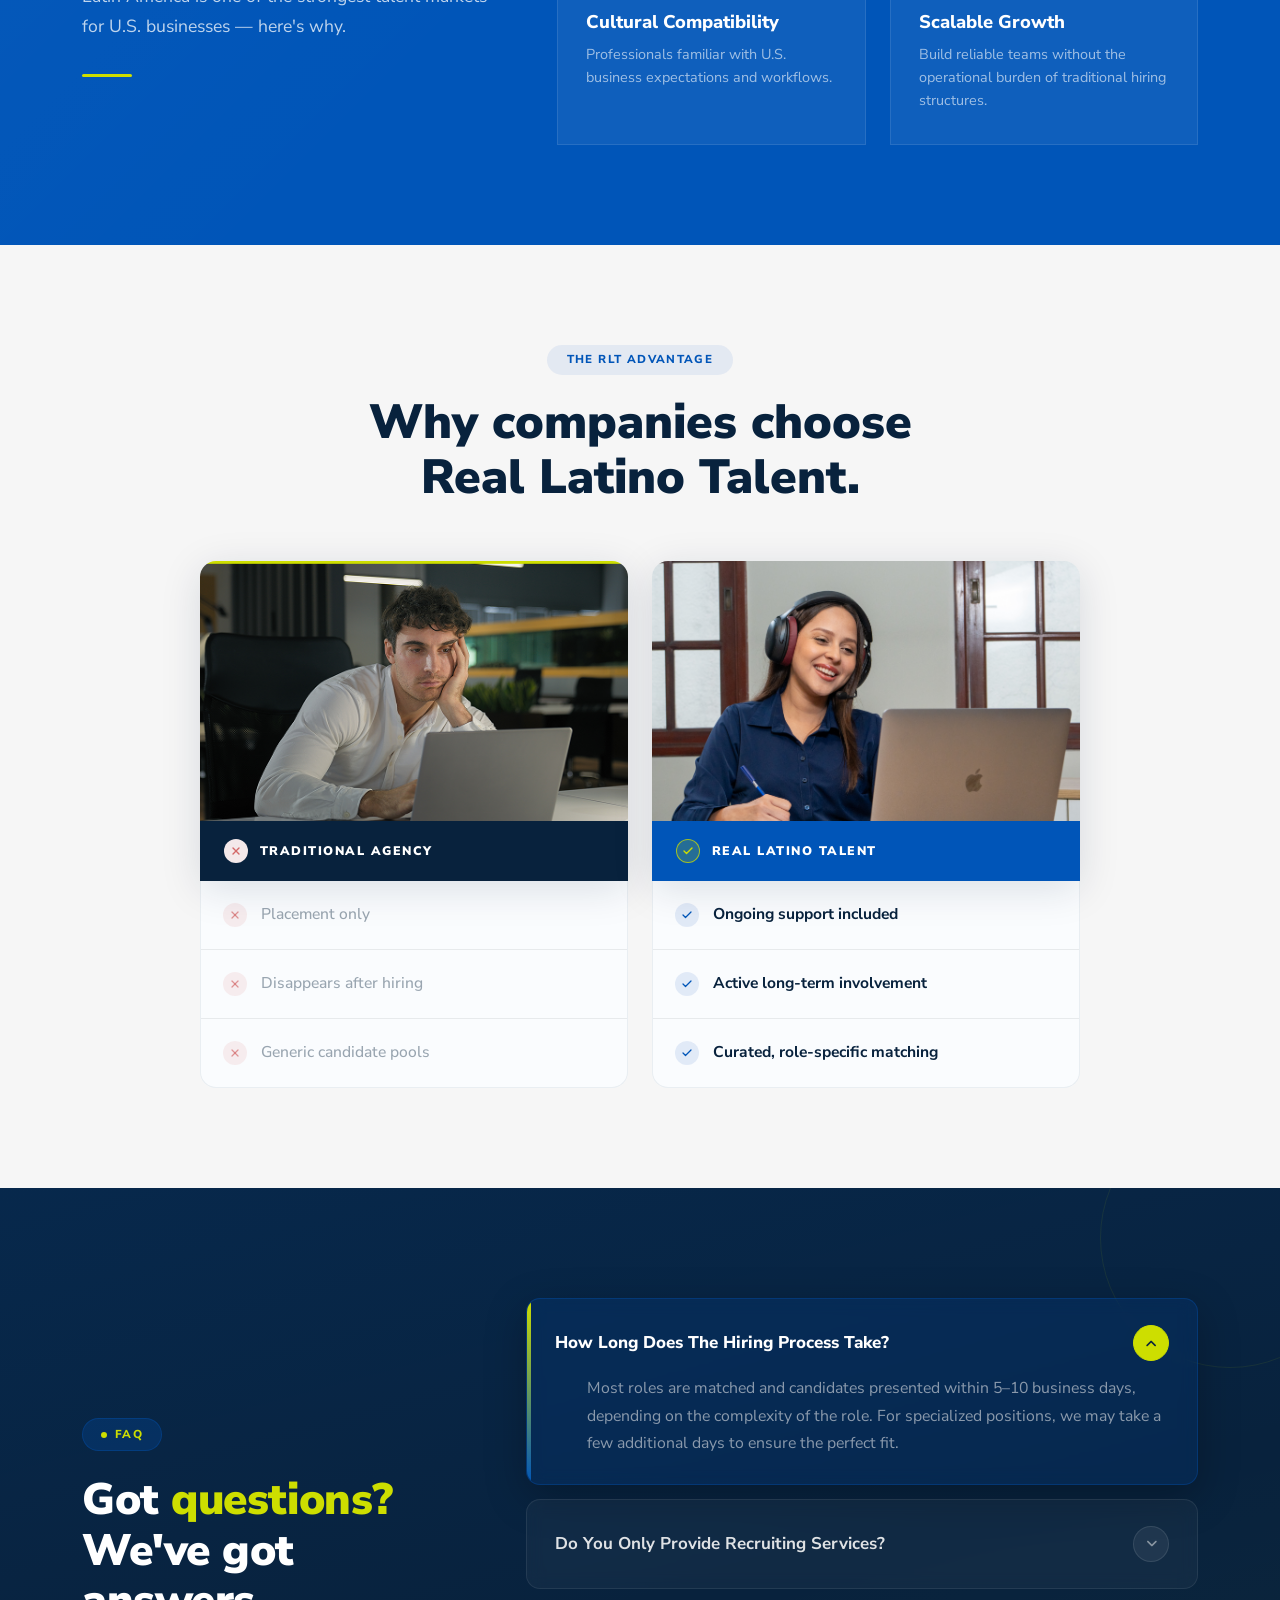
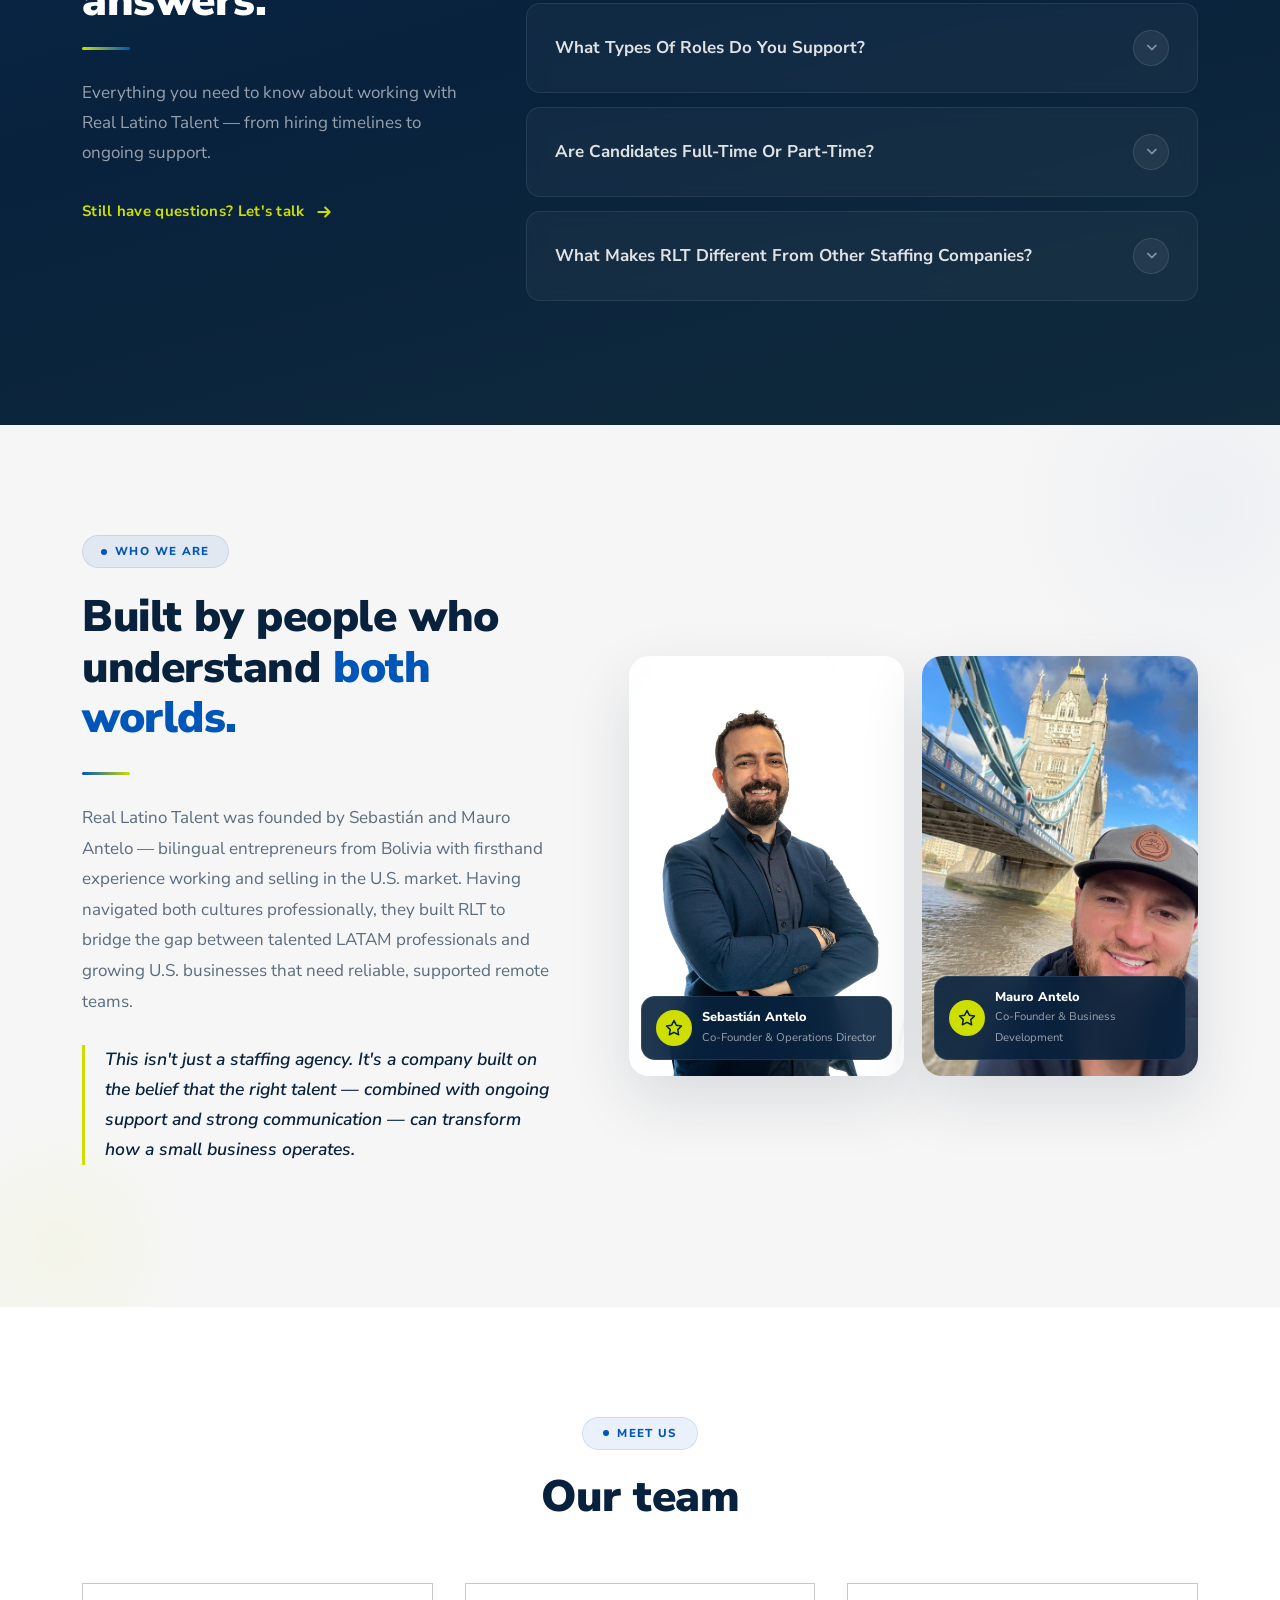
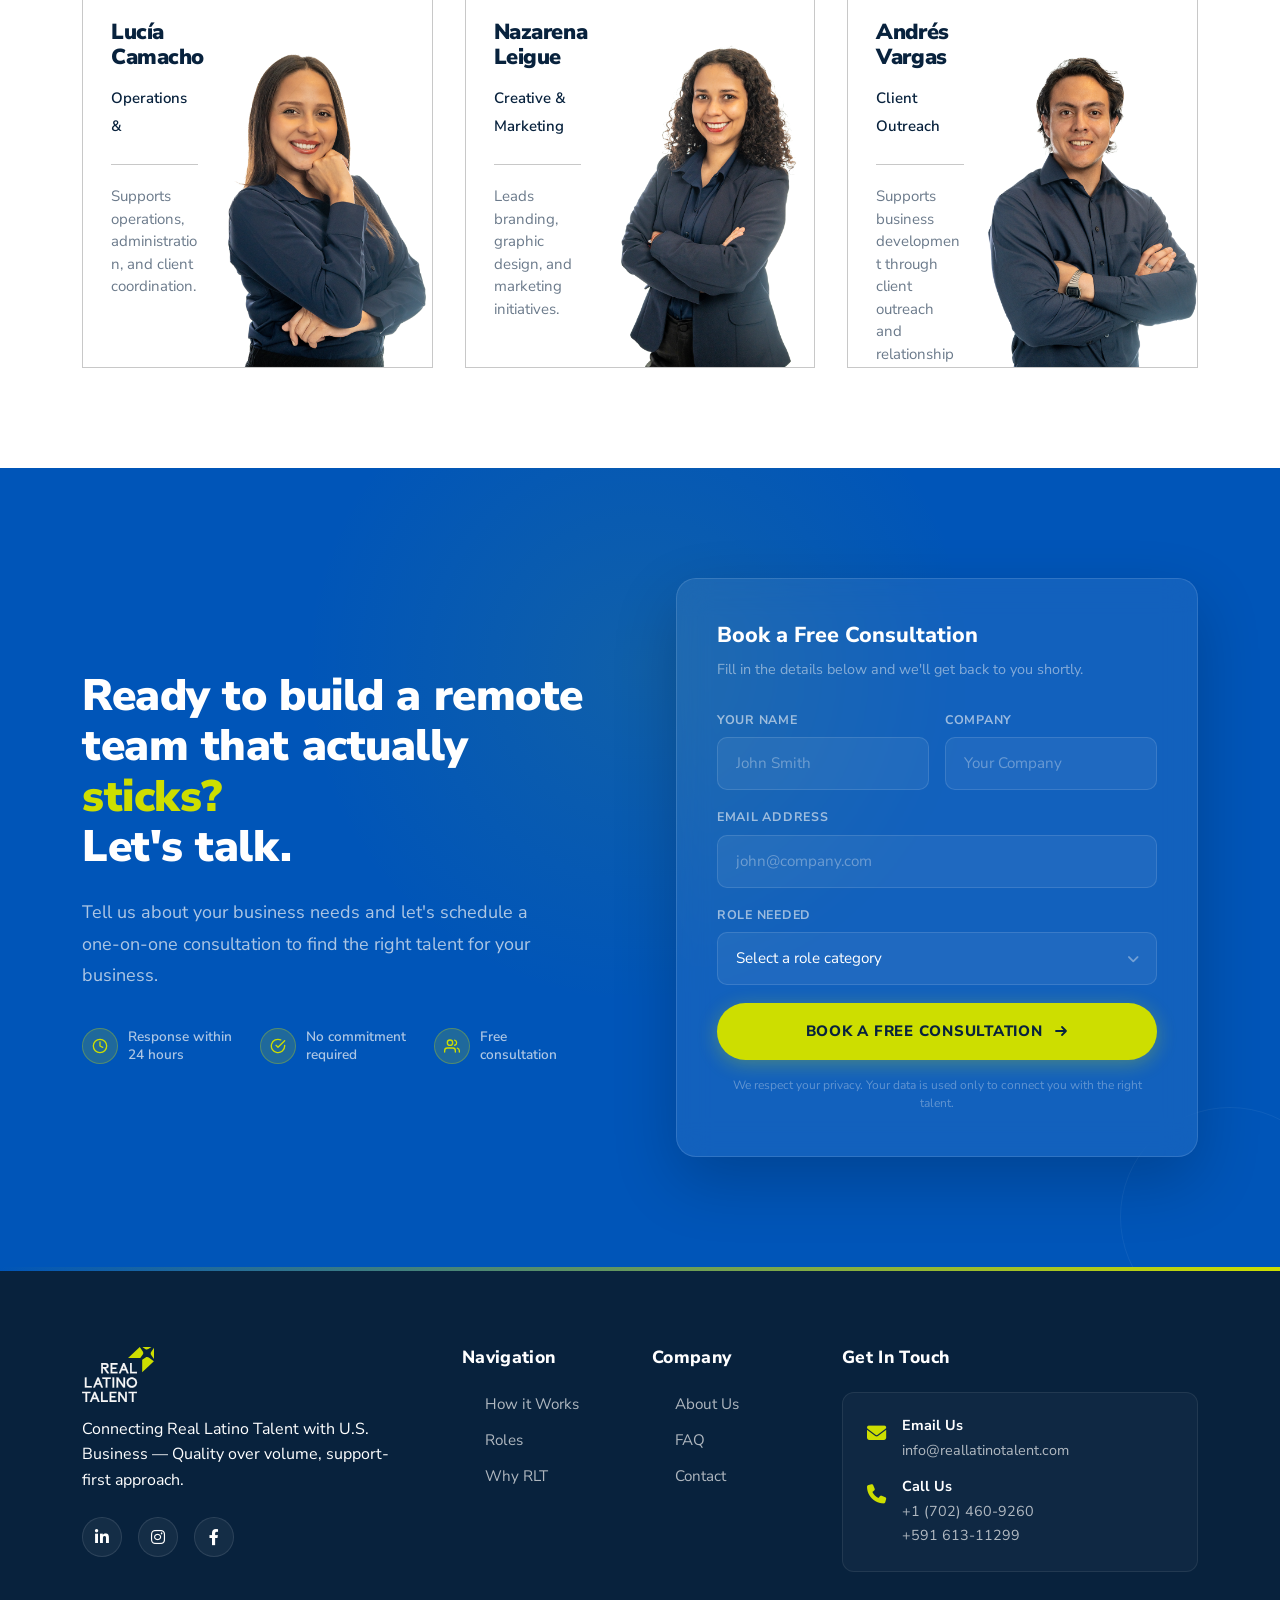
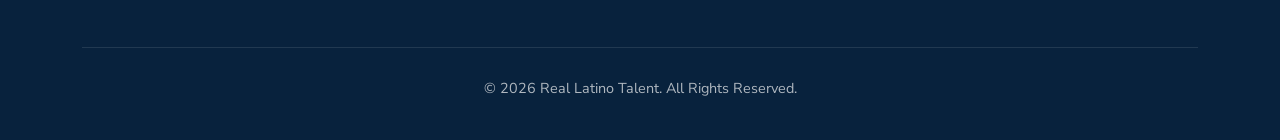
==== commit 41e757a3: "Update background colors and adjust dimensions for problem and about sections; enhance image styling" ====
--- a/main_files/business-consulting.html
+++ b/main_files/business-consulting.html
@@ -950,7 +950,7 @@
   <style>
     /* ─── PROBLEM SECTION ─── */
     .rlt-problem-section {
-      background-color: var(--rlt-pearl, #F6F6F6);
+      background-color: #ffffff !important;
       padding: 96px 0;
     }
 
@@ -1360,7 +1360,7 @@
   <style>
     /* Adaptación Premium Claro & Bento de "How It Works" */
     #how-it-works {
-      background-color: var(--rlt-pearl, #F6F6F6);
+      background-color: #F6F6F6 !important;
       padding: 100px 0;
       position: relative;
     }
@@ -3531,9 +3531,16 @@
         gap: 24px;
       }
 
+      .rlt-about-photo-card {
+        width: 100%;
+        max-width: 349.64px;
+        height: 399.8px;
+        margin: 0 auto;
+      }
+
       .rlt-about-photo-card img {
-        min-height: 420px;
-        height: auto;
+        min-height: unset;
+        height: 100%;
       }
 
       /* Badge uses desktop styling since it's full width */
@@ -3586,7 +3593,7 @@
           <!-- Mauro Antelo -->
           <div class="rlt-about-photo-card">
             <img src="./assets/img/mauro-antelo.jpg" alt="Mauro Antelo — Co-Founder of Real Latino Talent"
-              loading="lazy">
+              loading="lazy" style="object-position: bottom center;">
             <div class="rlt-about-photo-badge">
               <div class="badge-initial">
                 <svg viewBox="0 0 24 24" width="18" height="18" fill="none" stroke="currentColor" stroke-width="2"
@@ -3794,7 +3801,10 @@
       }
 
       .rlt-meet-card {
-        height: 300px;
+        width: 100%;
+        max-width: 349.64px;
+        height: 399.8px;
+        margin: 0 auto;
       }
 
       .rlt-meet-text {
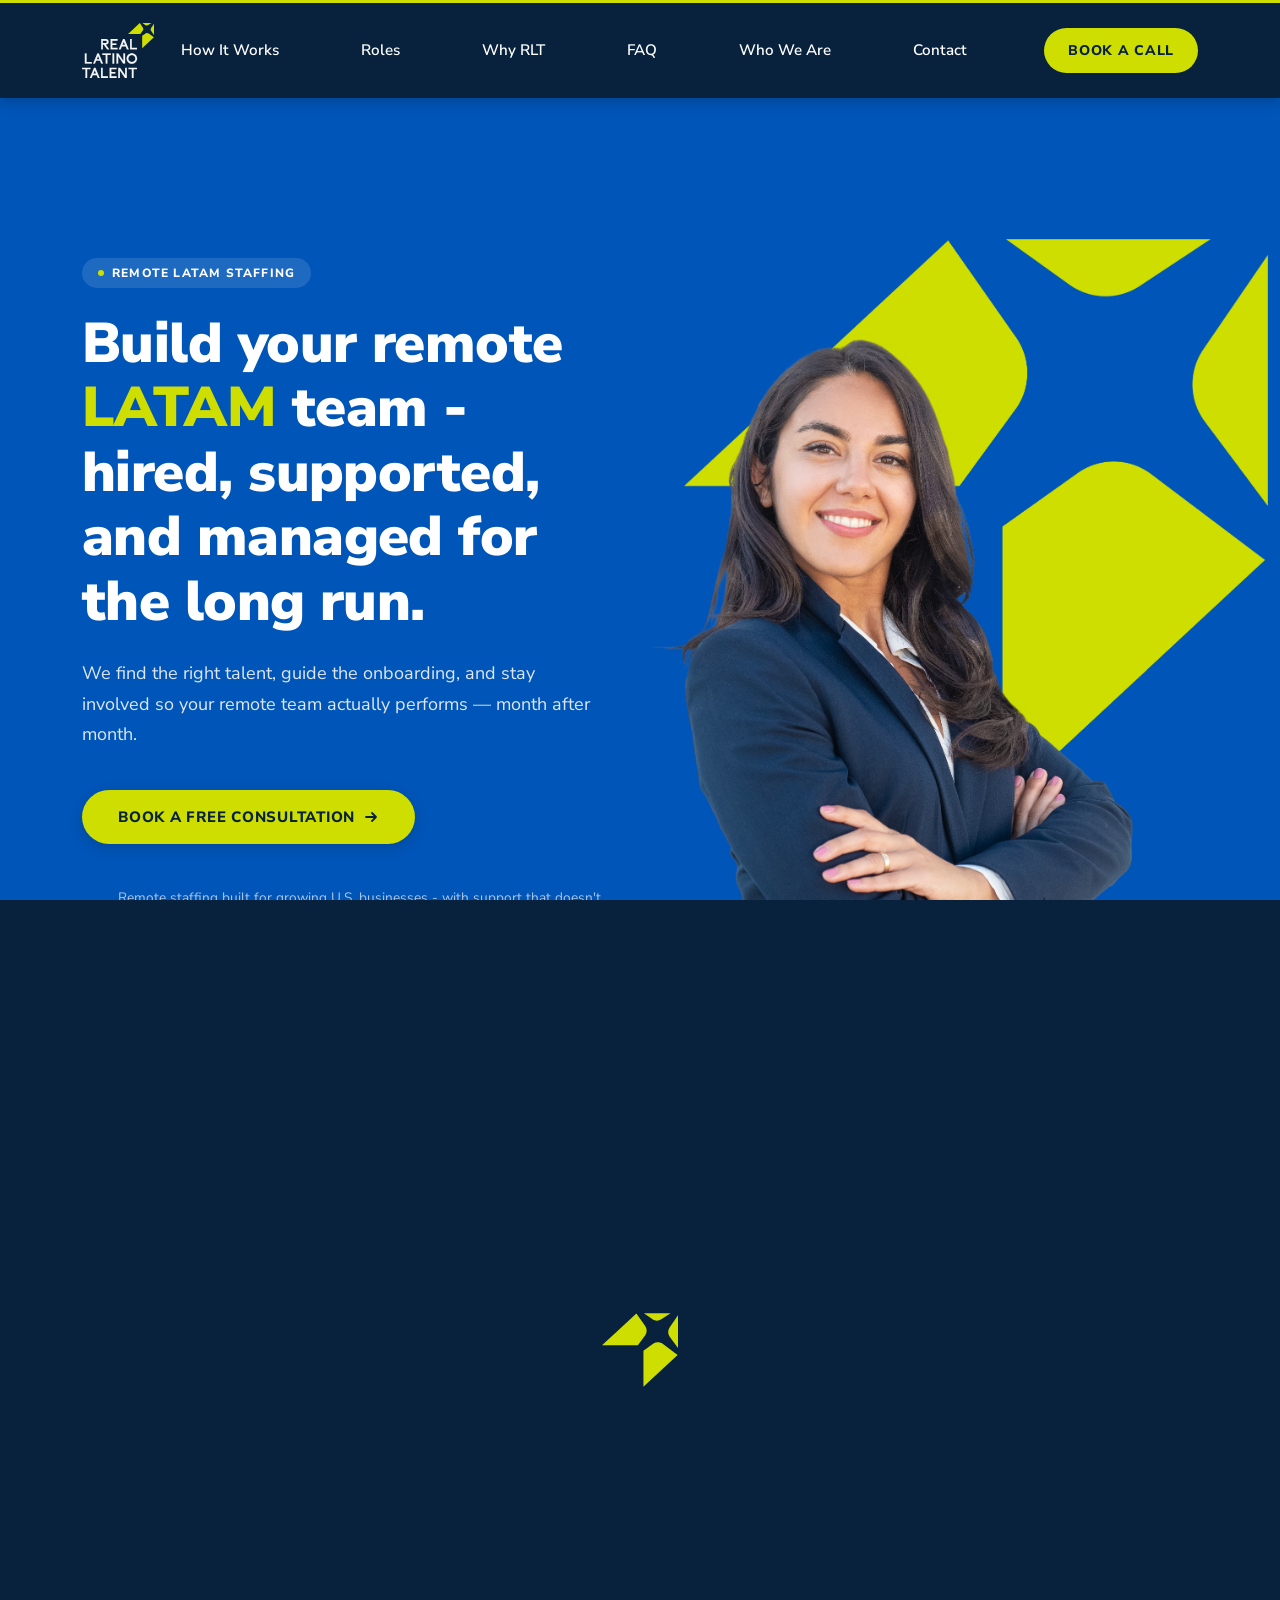
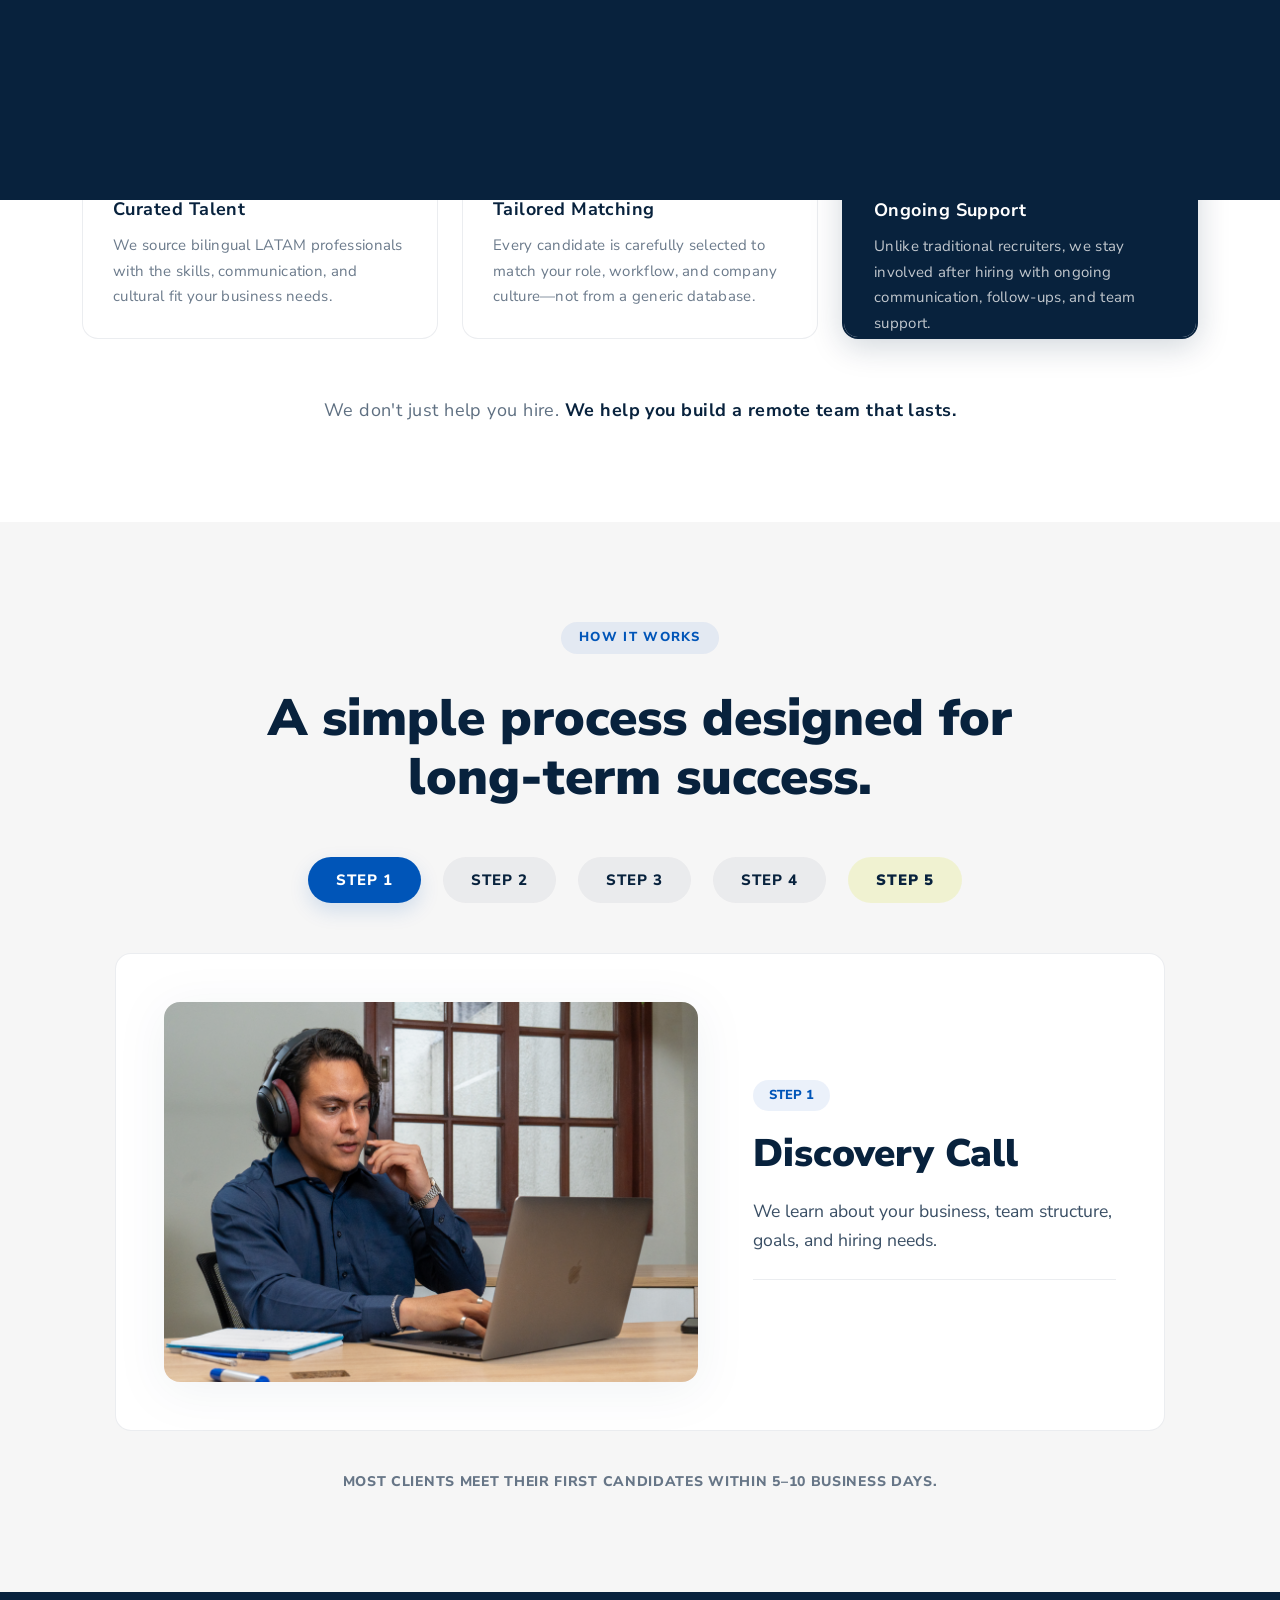
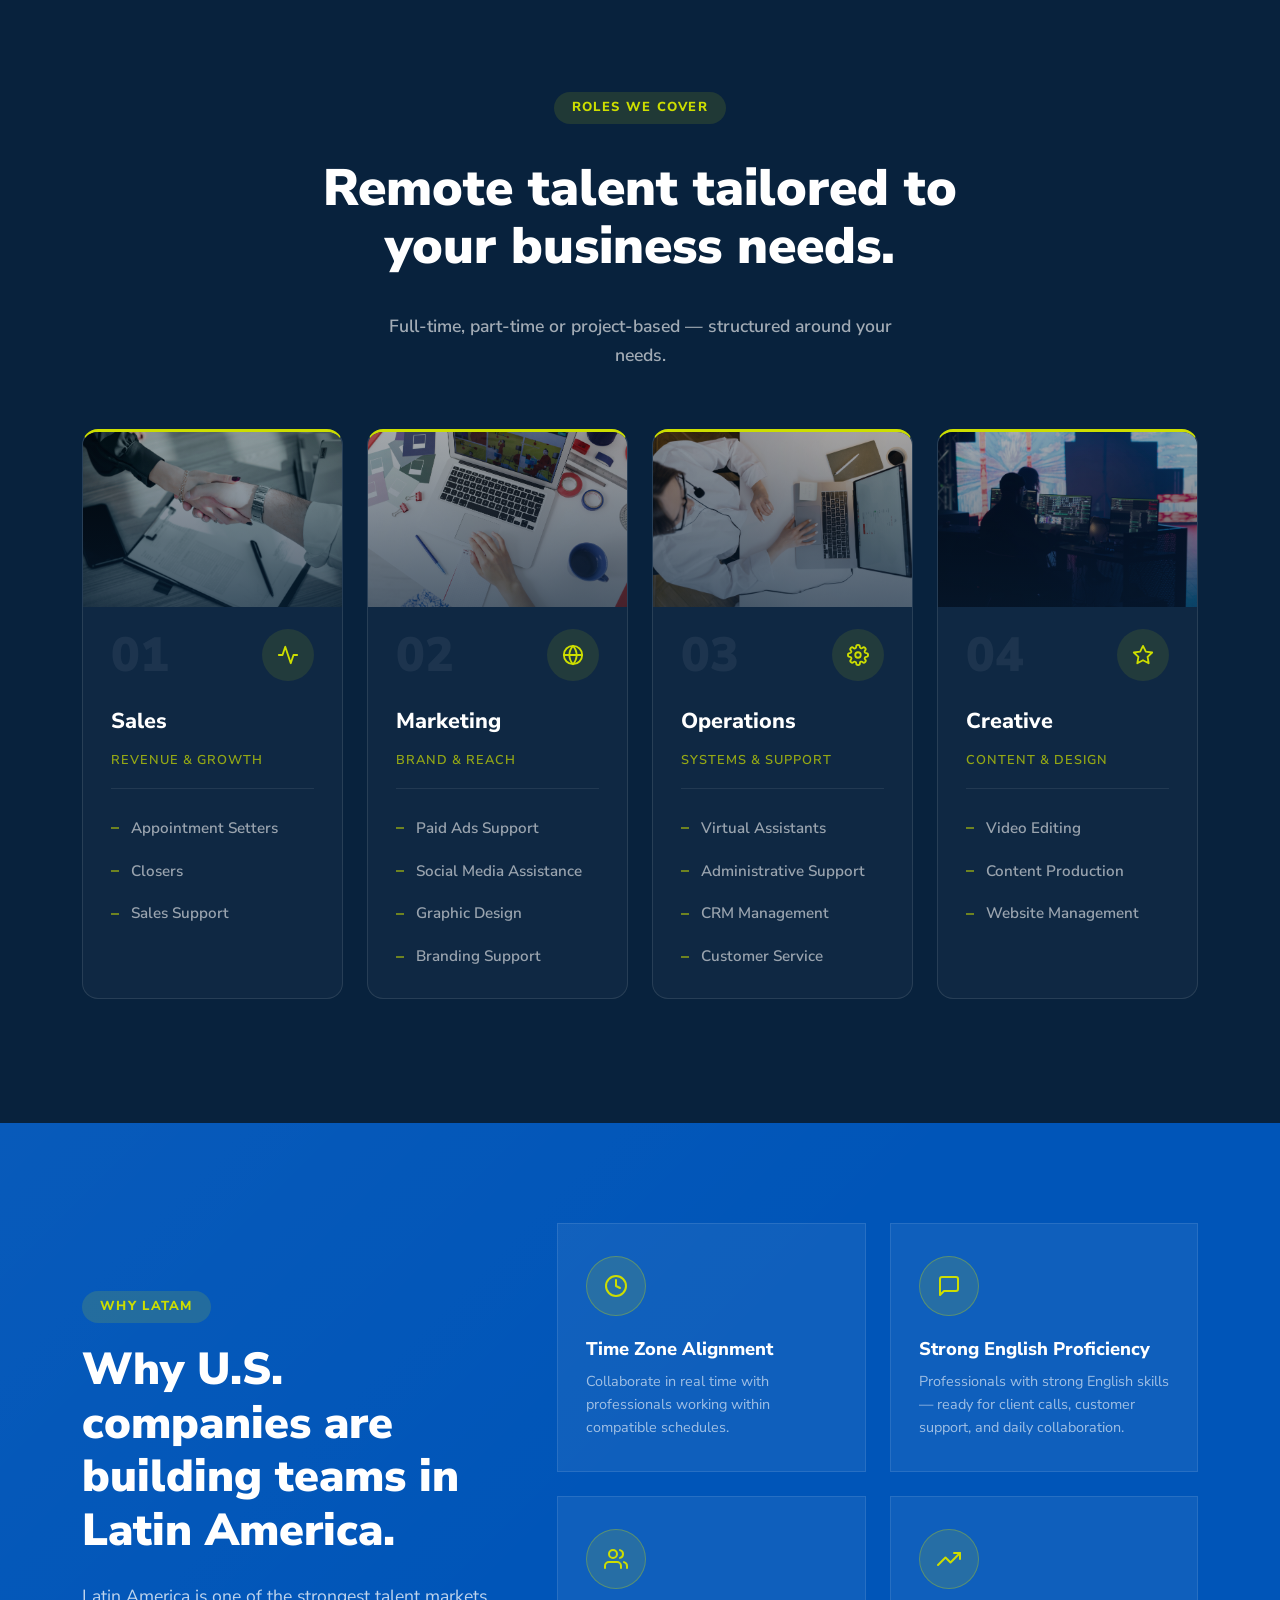
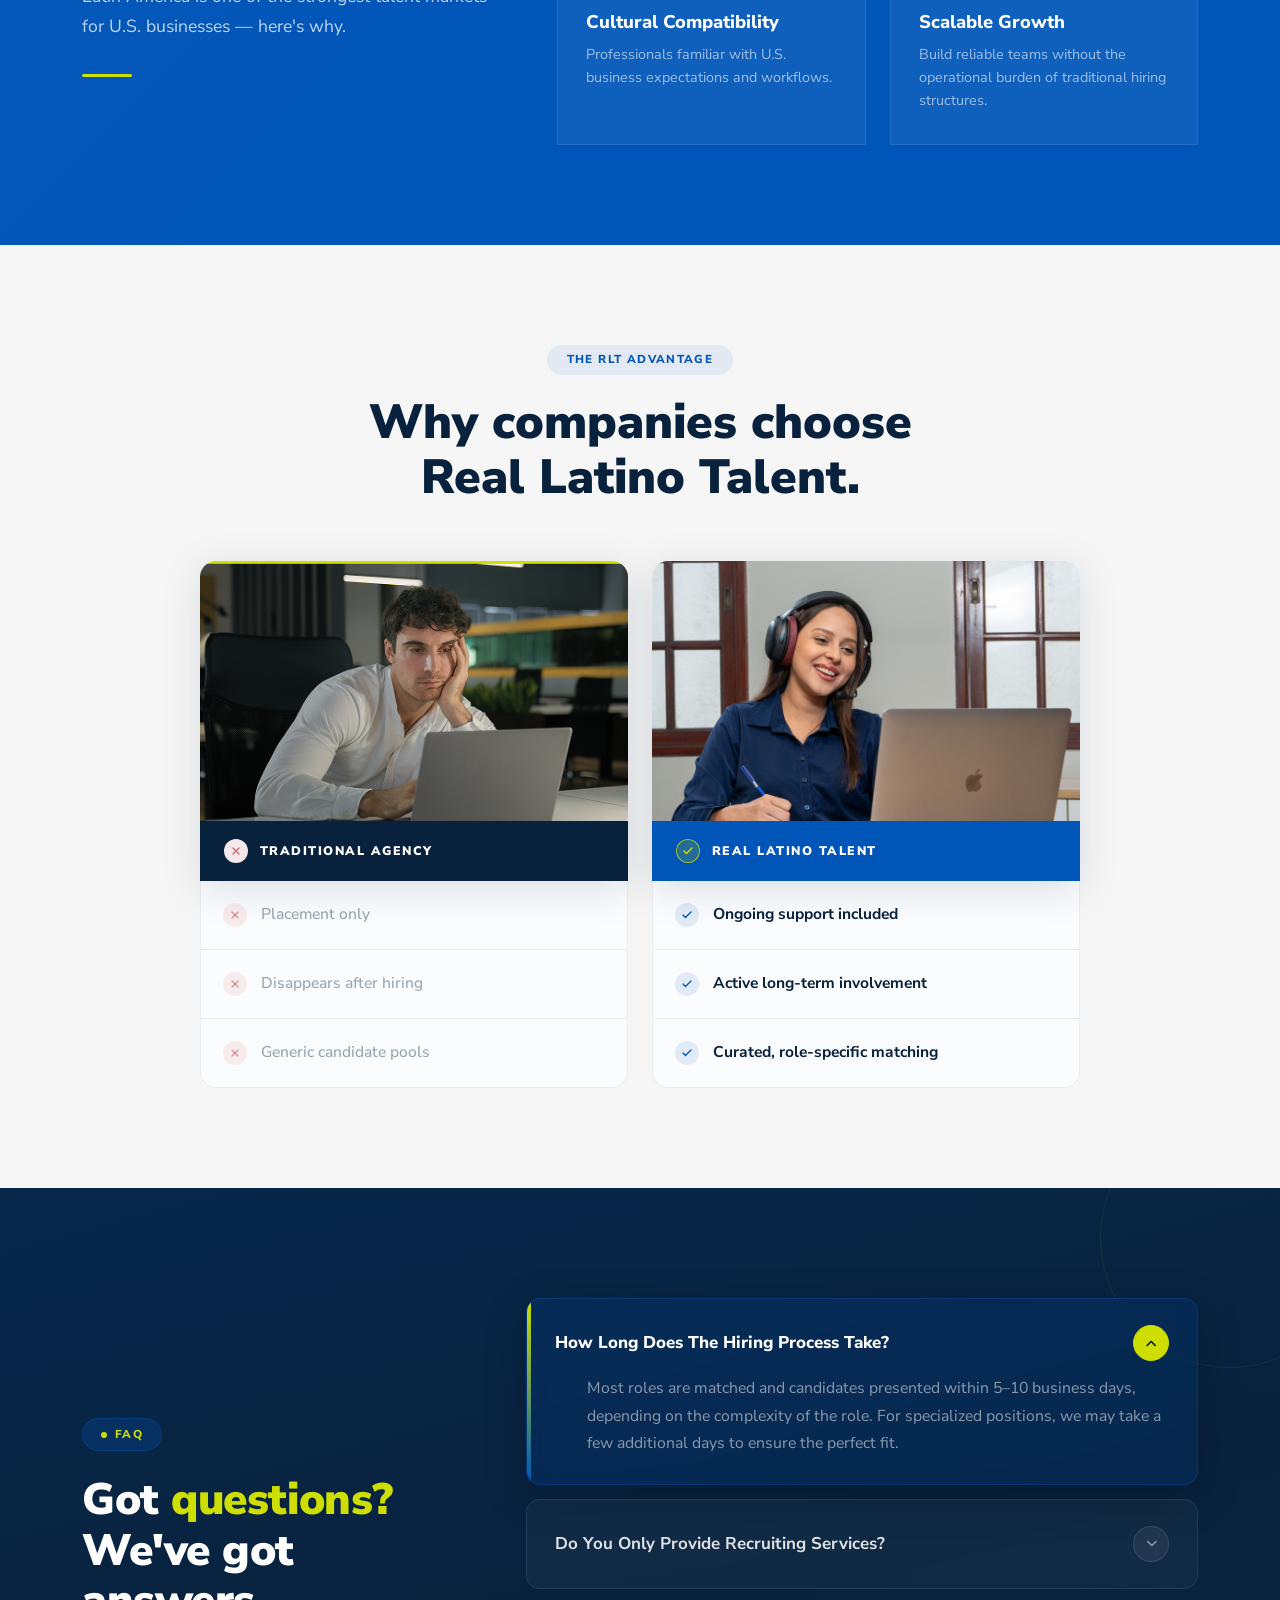
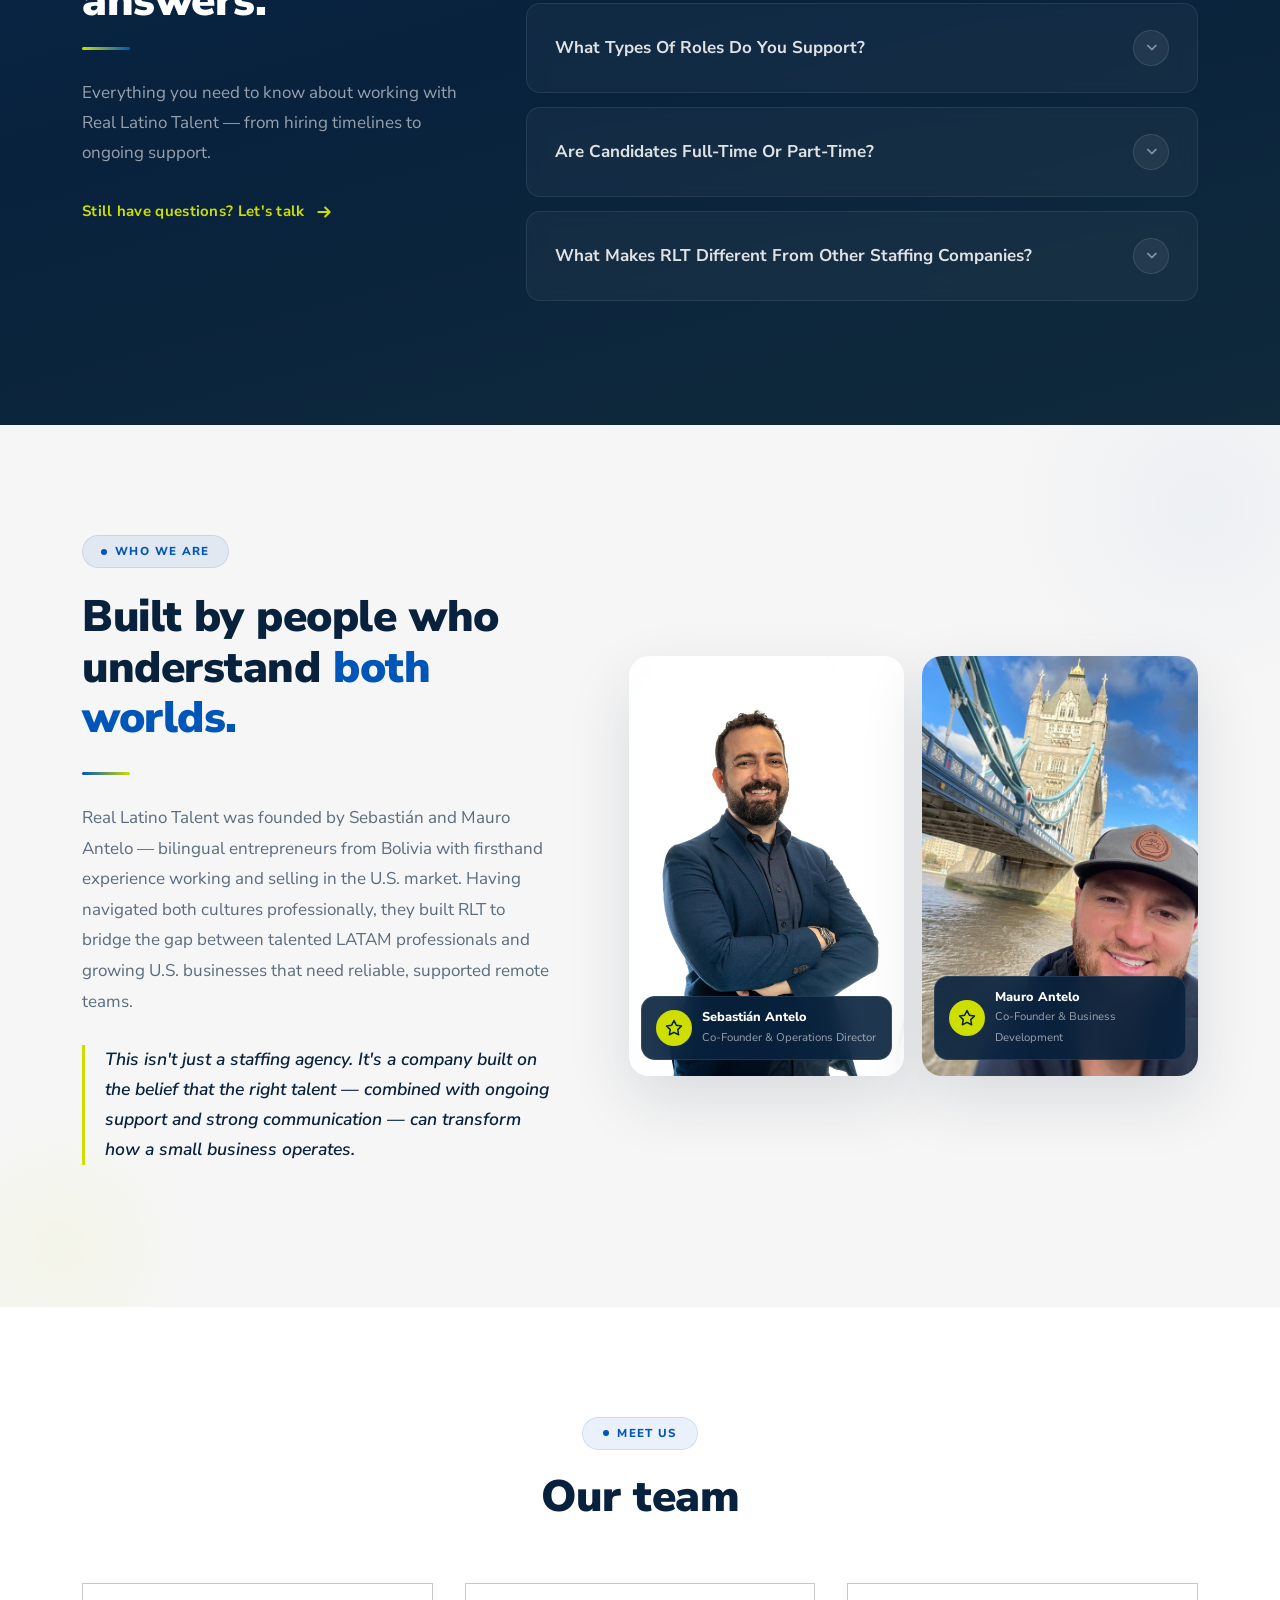
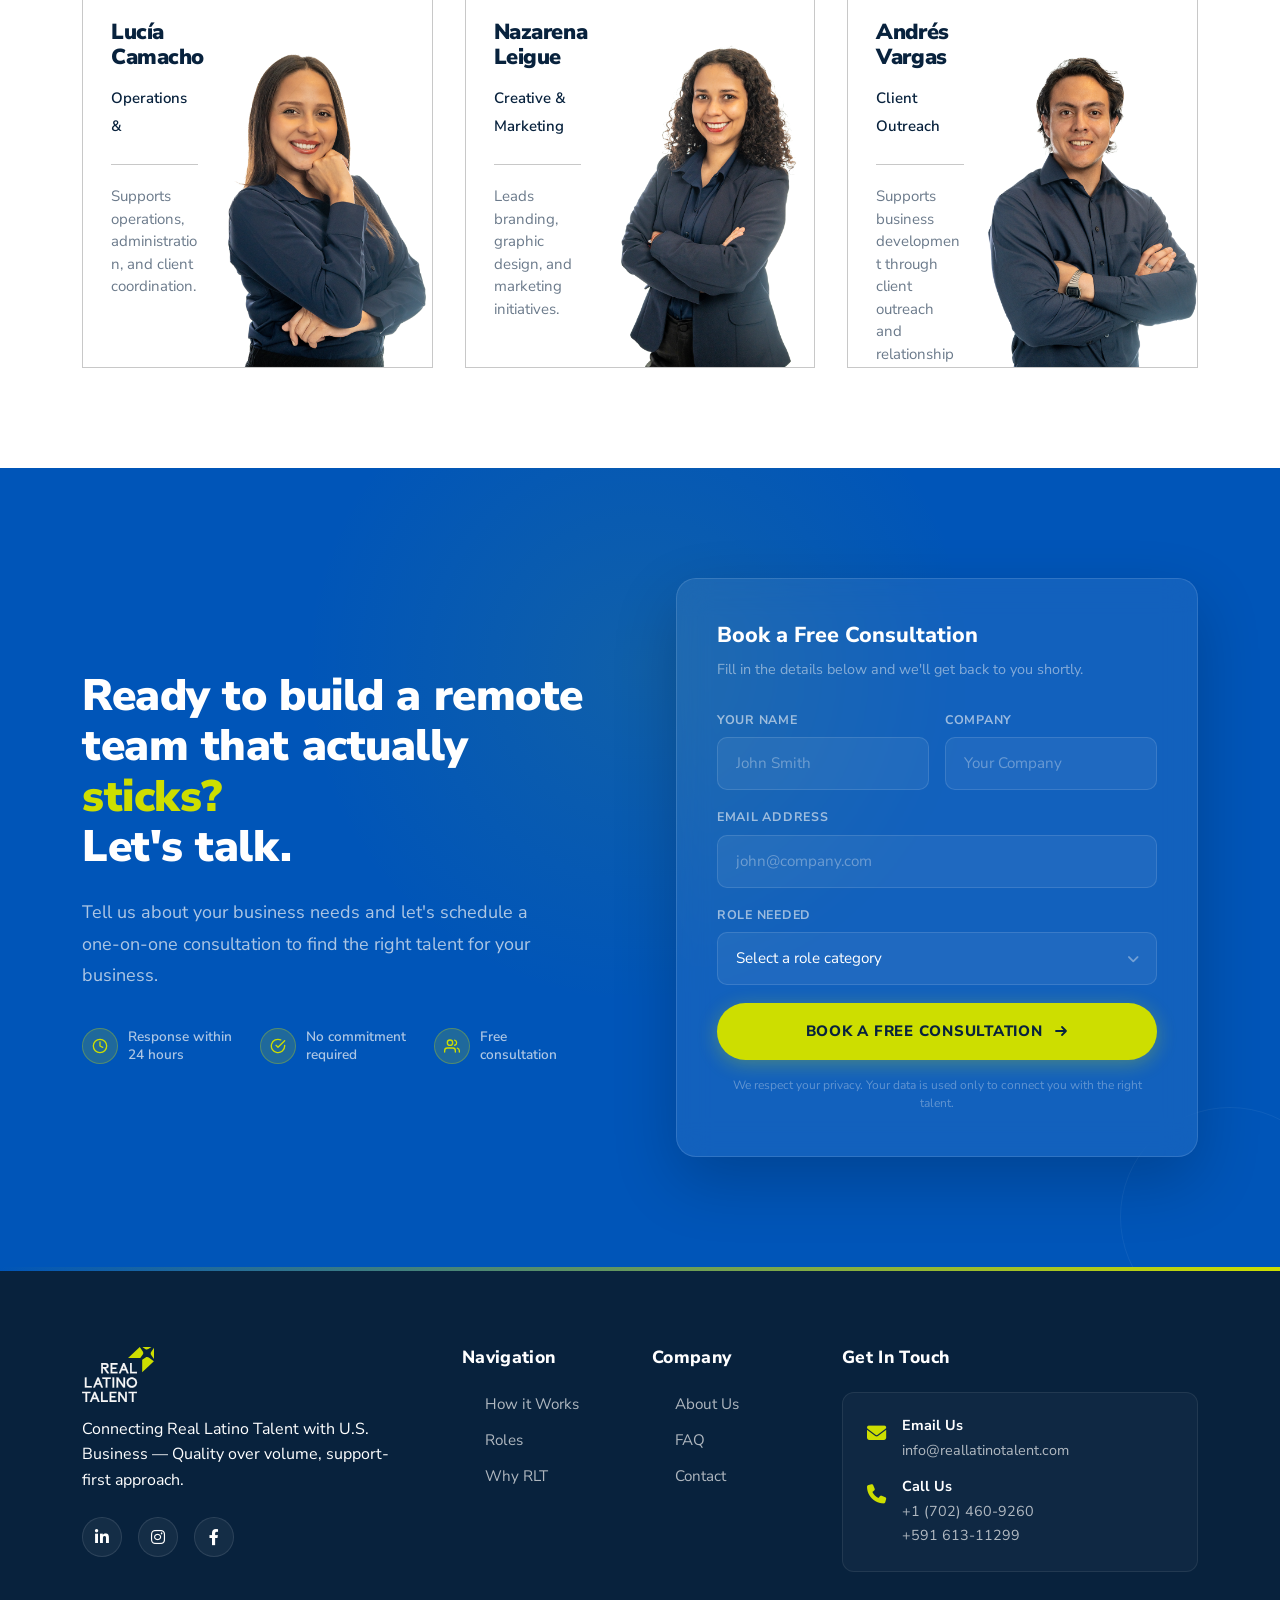
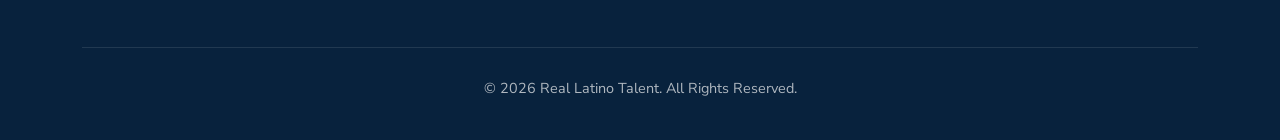
==== commit 9d8067ce: "Enhance layout consistency by adding spacers and adjusting padding in the team section; improve imag" ====
--- a/main_files/business-consulting.html
+++ b/main_files/business-consulting.html
@@ -3573,7 +3573,7 @@
 
           <!-- Sebastián Antelo -->
           <div class="rlt-about-photo-card">
-            <img src="assets/img/sergio.jpeg" alt="Sebastián Antelo — Co-Founder of Real Latino Talent" loading="lazy">
+            <img src="assets/img/sergio.jpeg" alt="Sebastián Antelo — Co-Founder of Real Latino Talent" loading="lazy" style="object-position: center;">
             <div class="rlt-about-photo-badge">
               <div class="badge-initial">
                 <svg viewBox="0 0 24 24" width="18" height="18" fill="none" stroke="currentColor" stroke-width="2"
@@ -3752,6 +3752,11 @@
       margin: 0 24px 0 28px;
     }
 
+    /* Spacer between top and separator */
+    .rlt-meet-spacer {
+      height: 20px;
+    }
+
     /* Lower block — bio starts here, same height across all cards */
     .rlt-meet-bottom {
       flex: 1;
@@ -3812,7 +3817,11 @@
       }
 
       .rlt-meet-top {
-        padding: 28px 18px 16px 22px;
+        padding: 28px 18px 0px 22px;
+      }
+
+      .rlt-meet-spacer {
+        height: 8px;
       }
 
       .rlt-meet-bottom {
@@ -3853,7 +3862,7 @@
               <p class="rlt-meet-name">Lucía Camacho</p>
               <p class="rlt-meet-role">Operations & Administration</p>
             </div>
-            <div style="padding-top: 20px;"></div>
+            <div class="rlt-meet-spacer"></div>
             <div class="rlt-meet-sep"></div>
             <div class="rlt-meet-bottom">
               <p class="rlt-meet-bio">Supports operations, administration, and client coordination.</p>
@@ -3872,7 +3881,7 @@
               <p class="rlt-meet-name">Nazarena Leigue</p>
               <p class="rlt-meet-role">Creative & Marketing</p>
             </div>
-            <div style="padding-top: 20px;"></div>
+            <div class="rlt-meet-spacer"></div>
             <div class="rlt-meet-sep"></div>
             <div class="rlt-meet-bottom">
               <p class="rlt-meet-bio">Leads branding, graphic design, and marketing initiatives.</p>
@@ -3891,8 +3900,7 @@
               <p class="rlt-meet-role">Client </p>
               <p class="rlt-meet-role">Outreach</p>
             </div>
-            <div style="padding-top: 20px;">
-            </div>
+            <div class="rlt-meet-spacer"></div>
             <div class="rlt-meet-sep"></div>
             <div class="rlt-meet-bottom">
               <p class="rlt-meet-bio">Supports business development through client outreach and relationship building.
